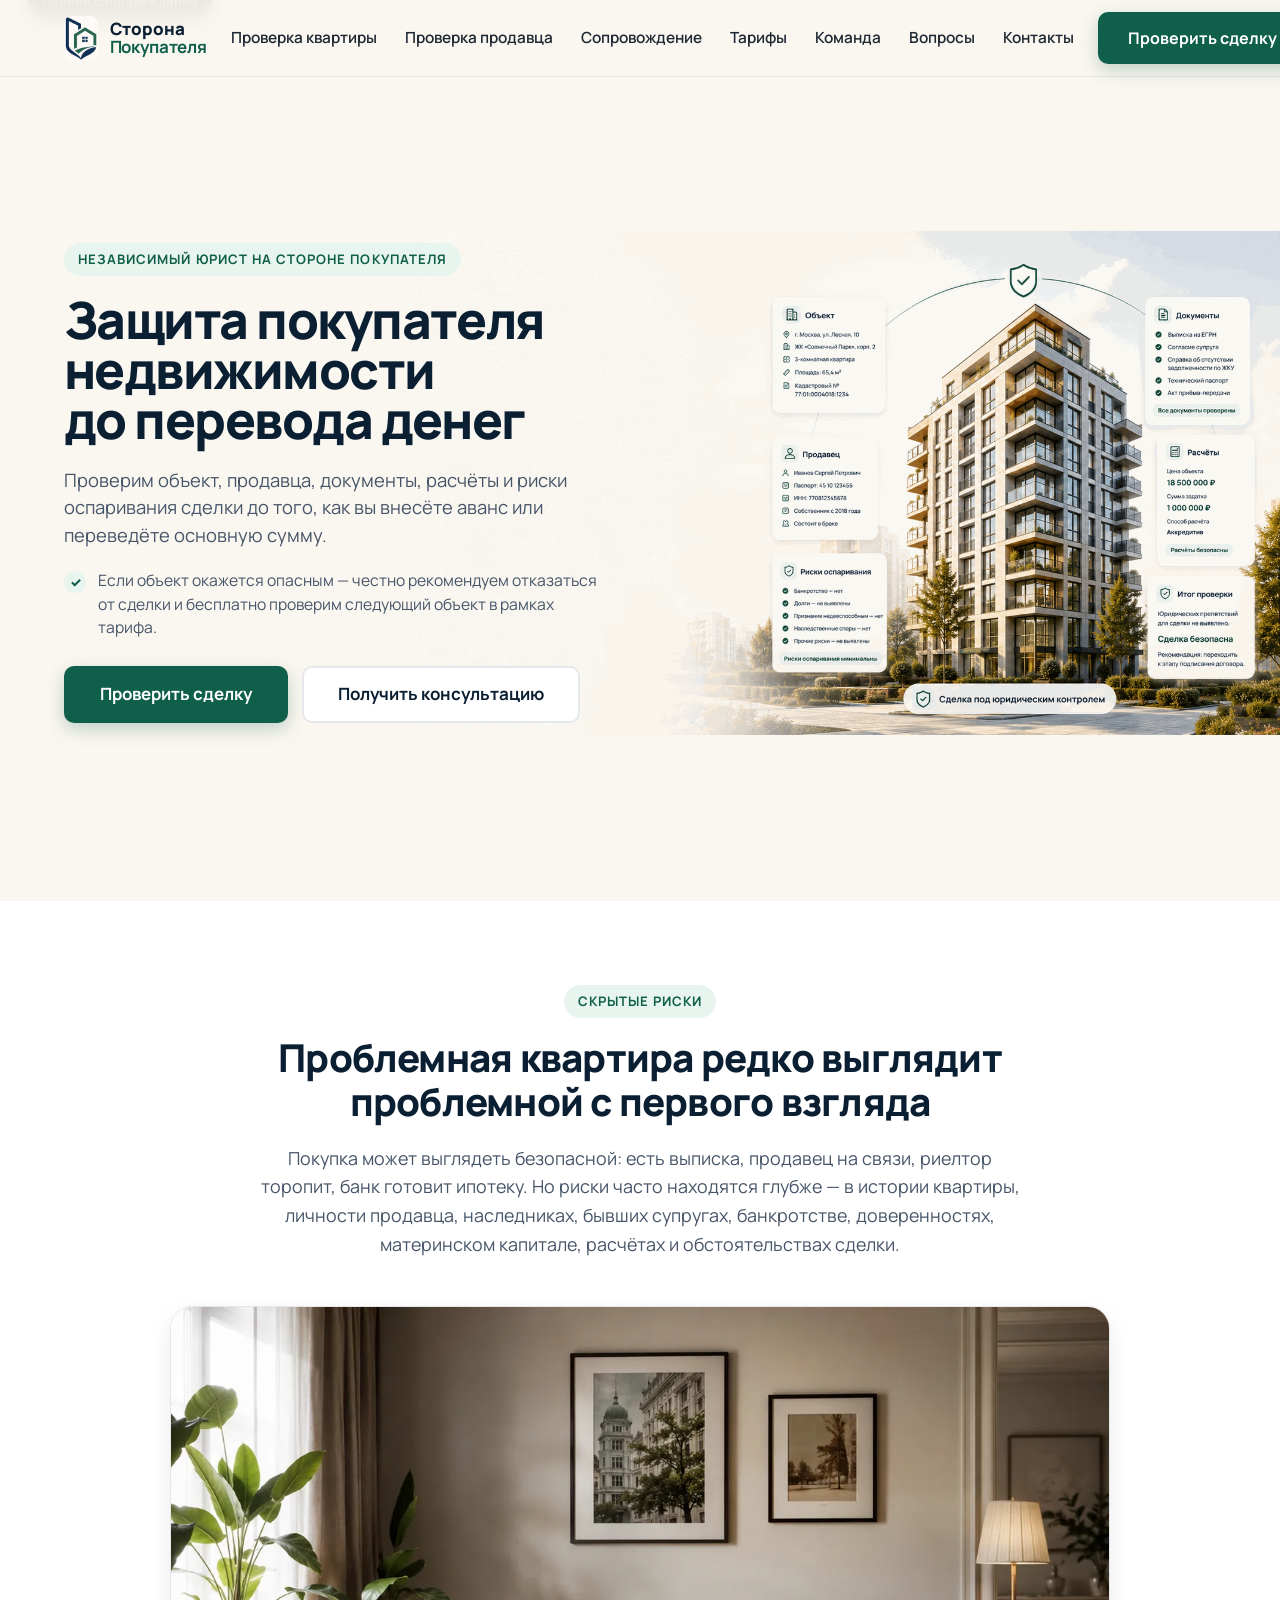
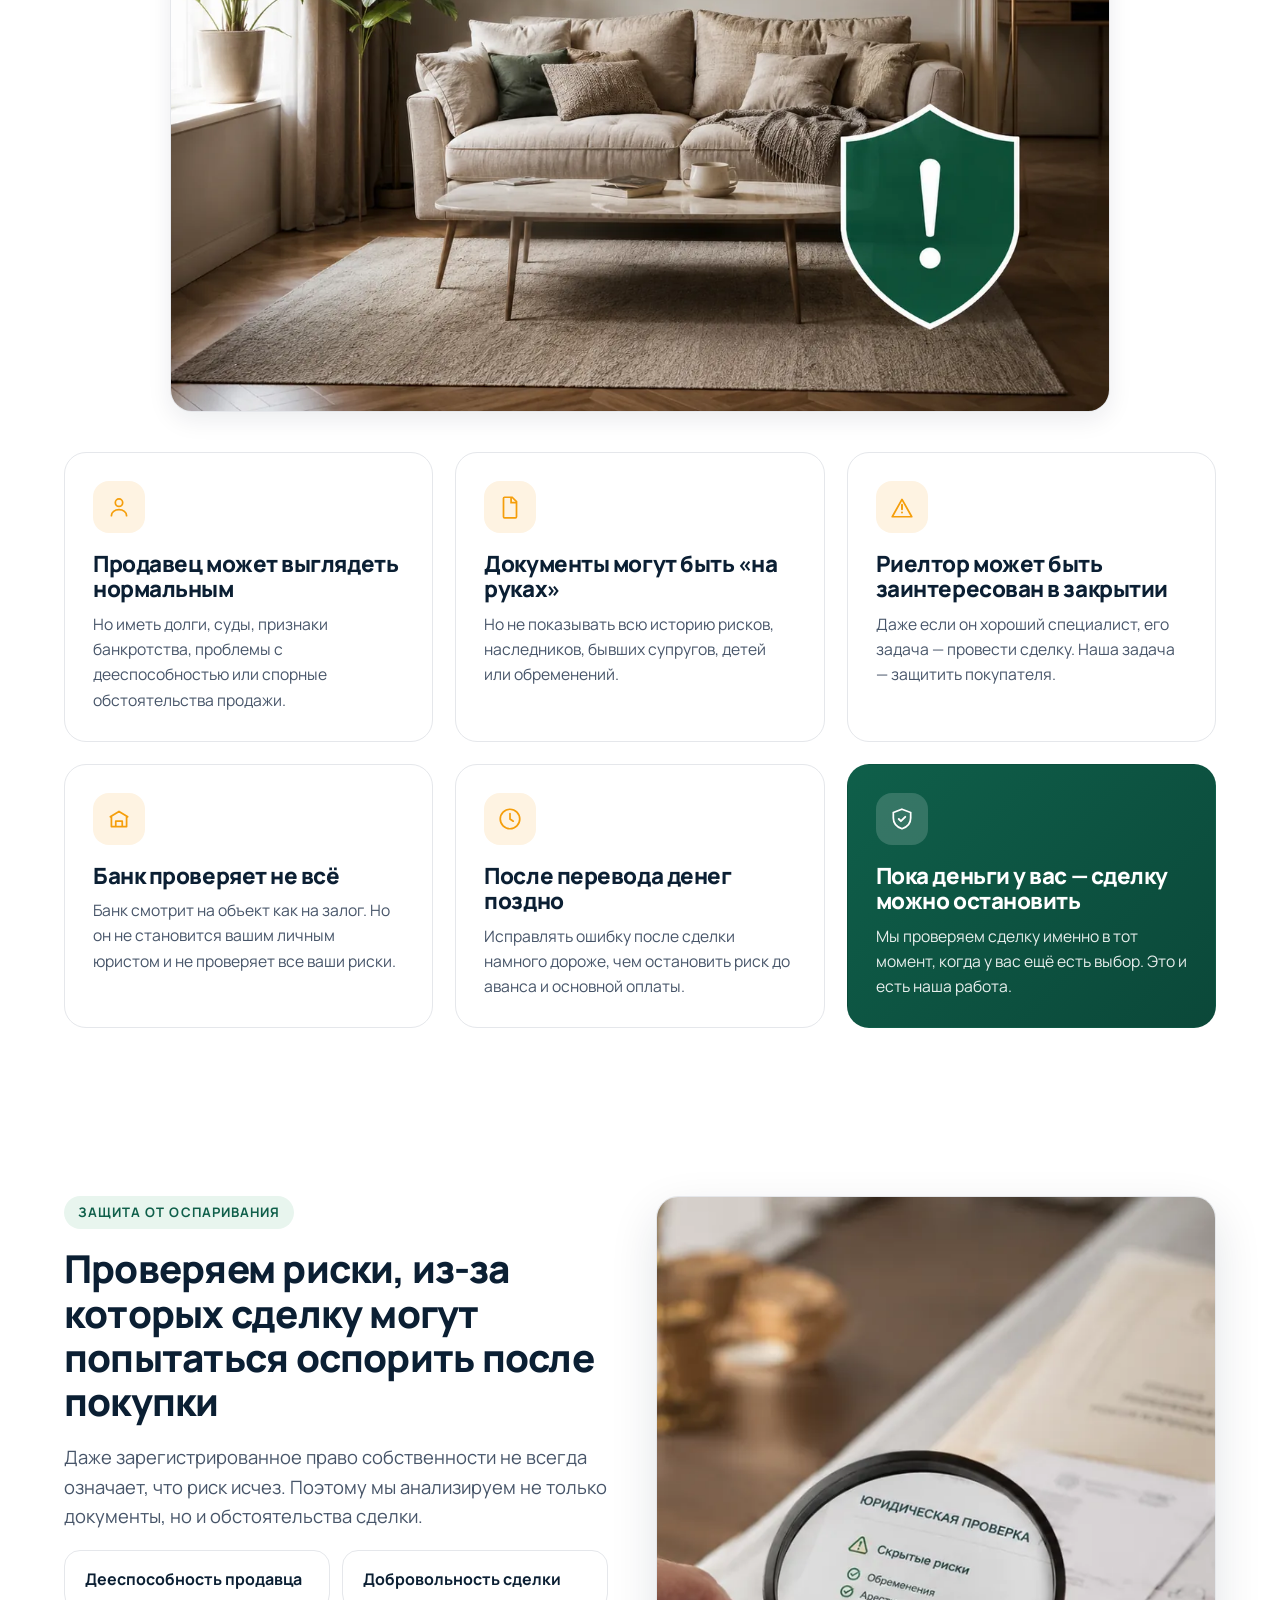
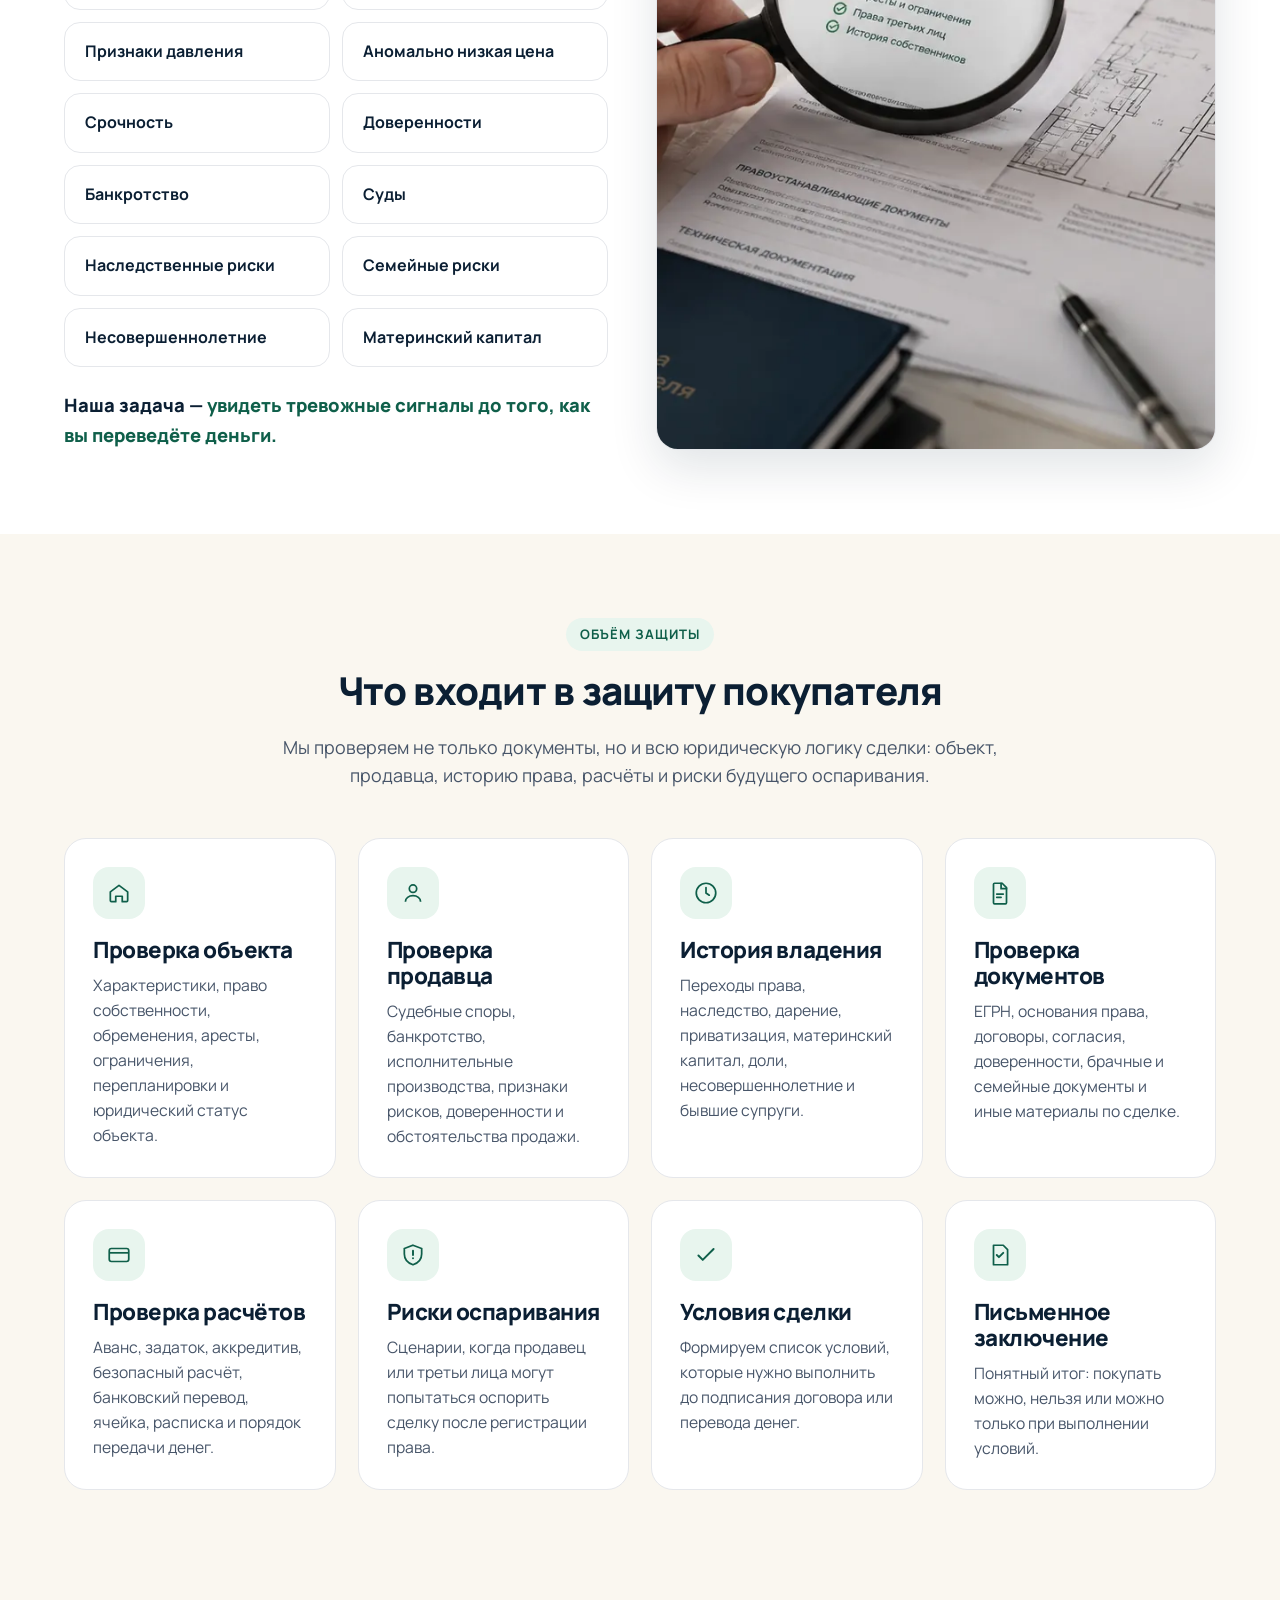
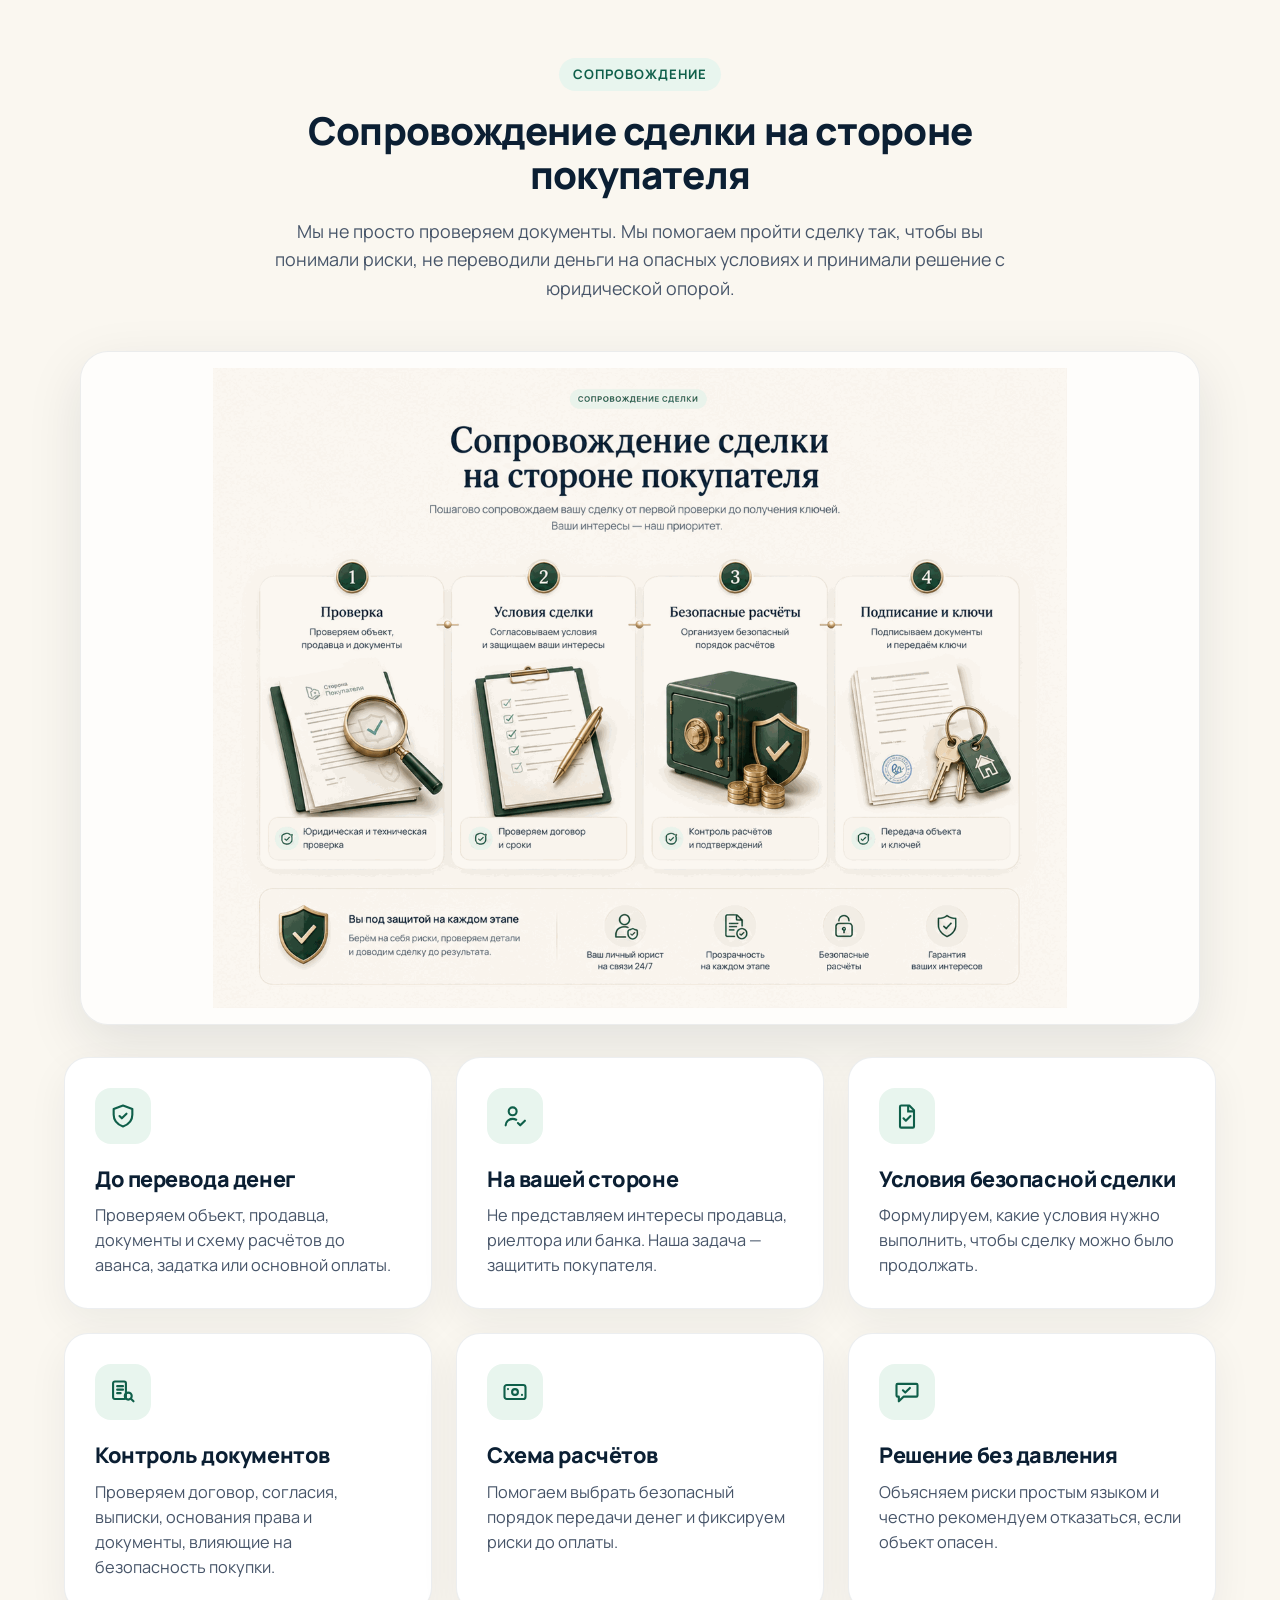
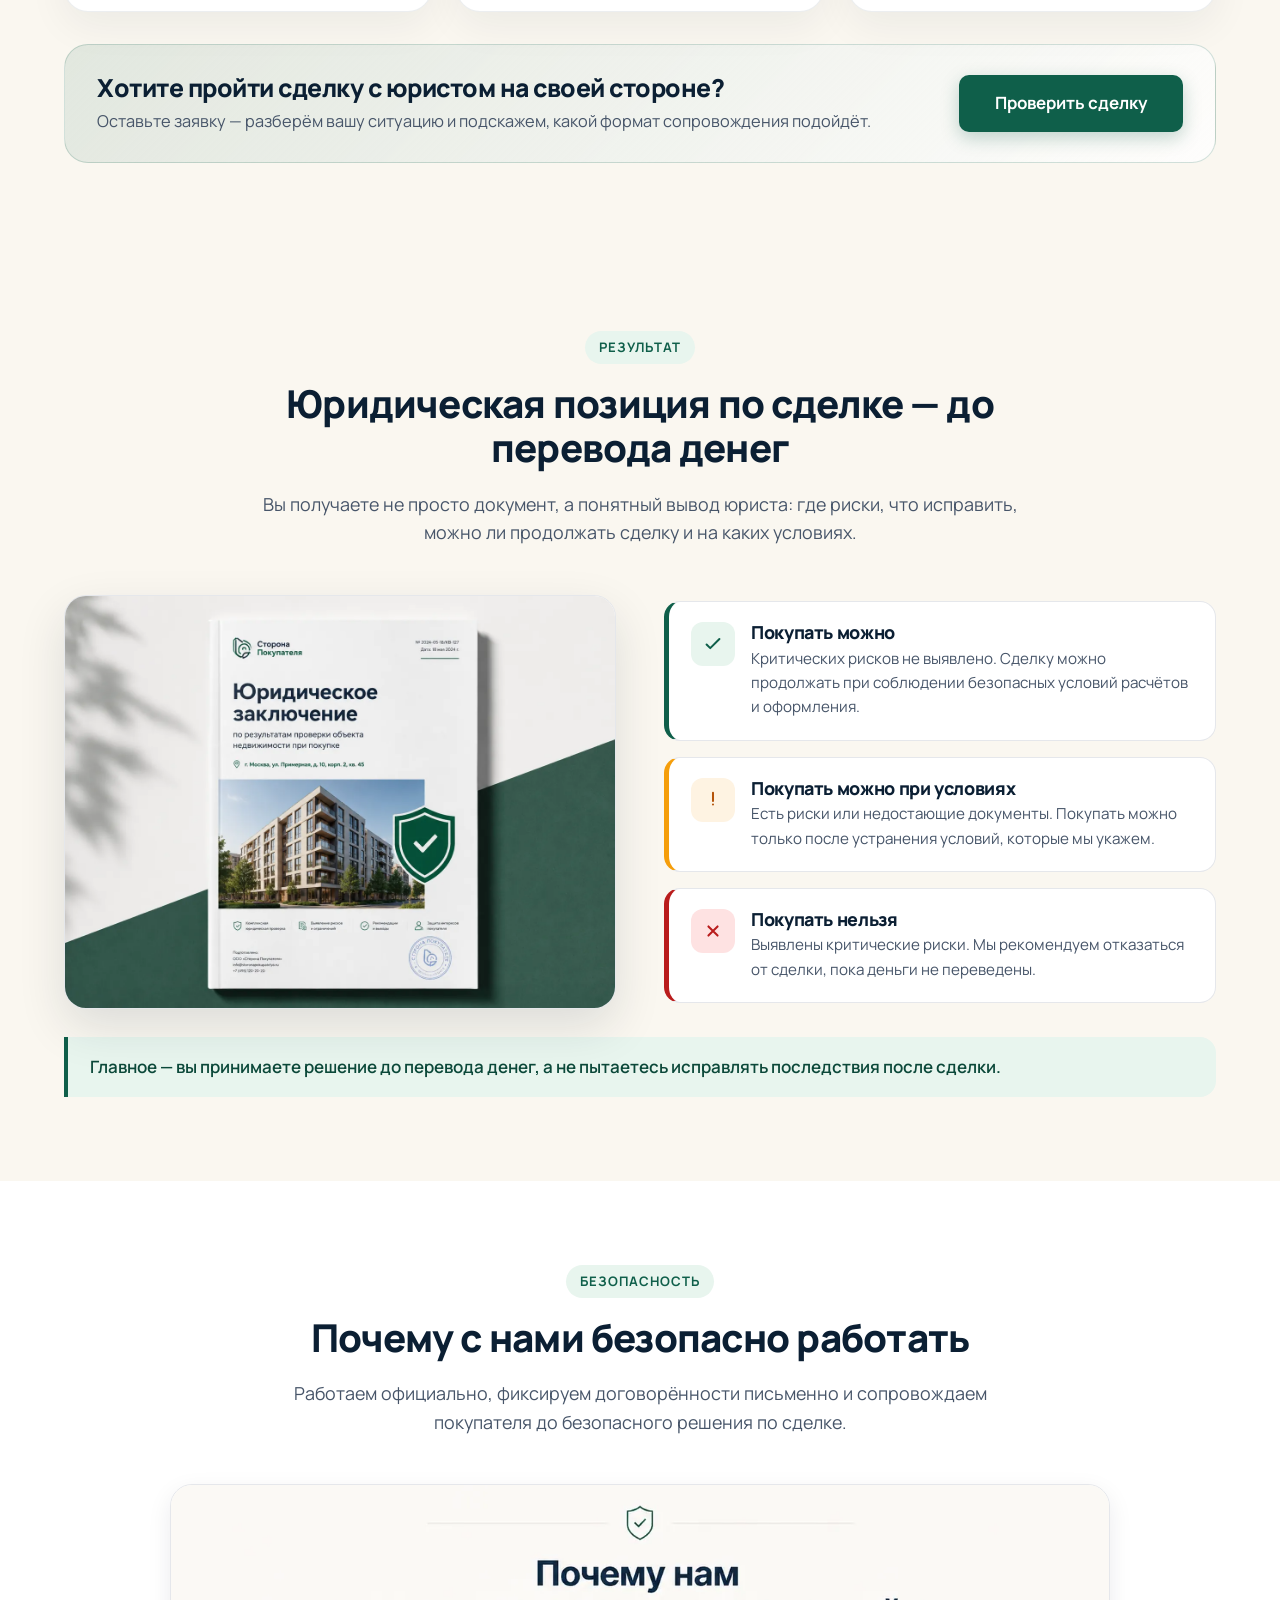
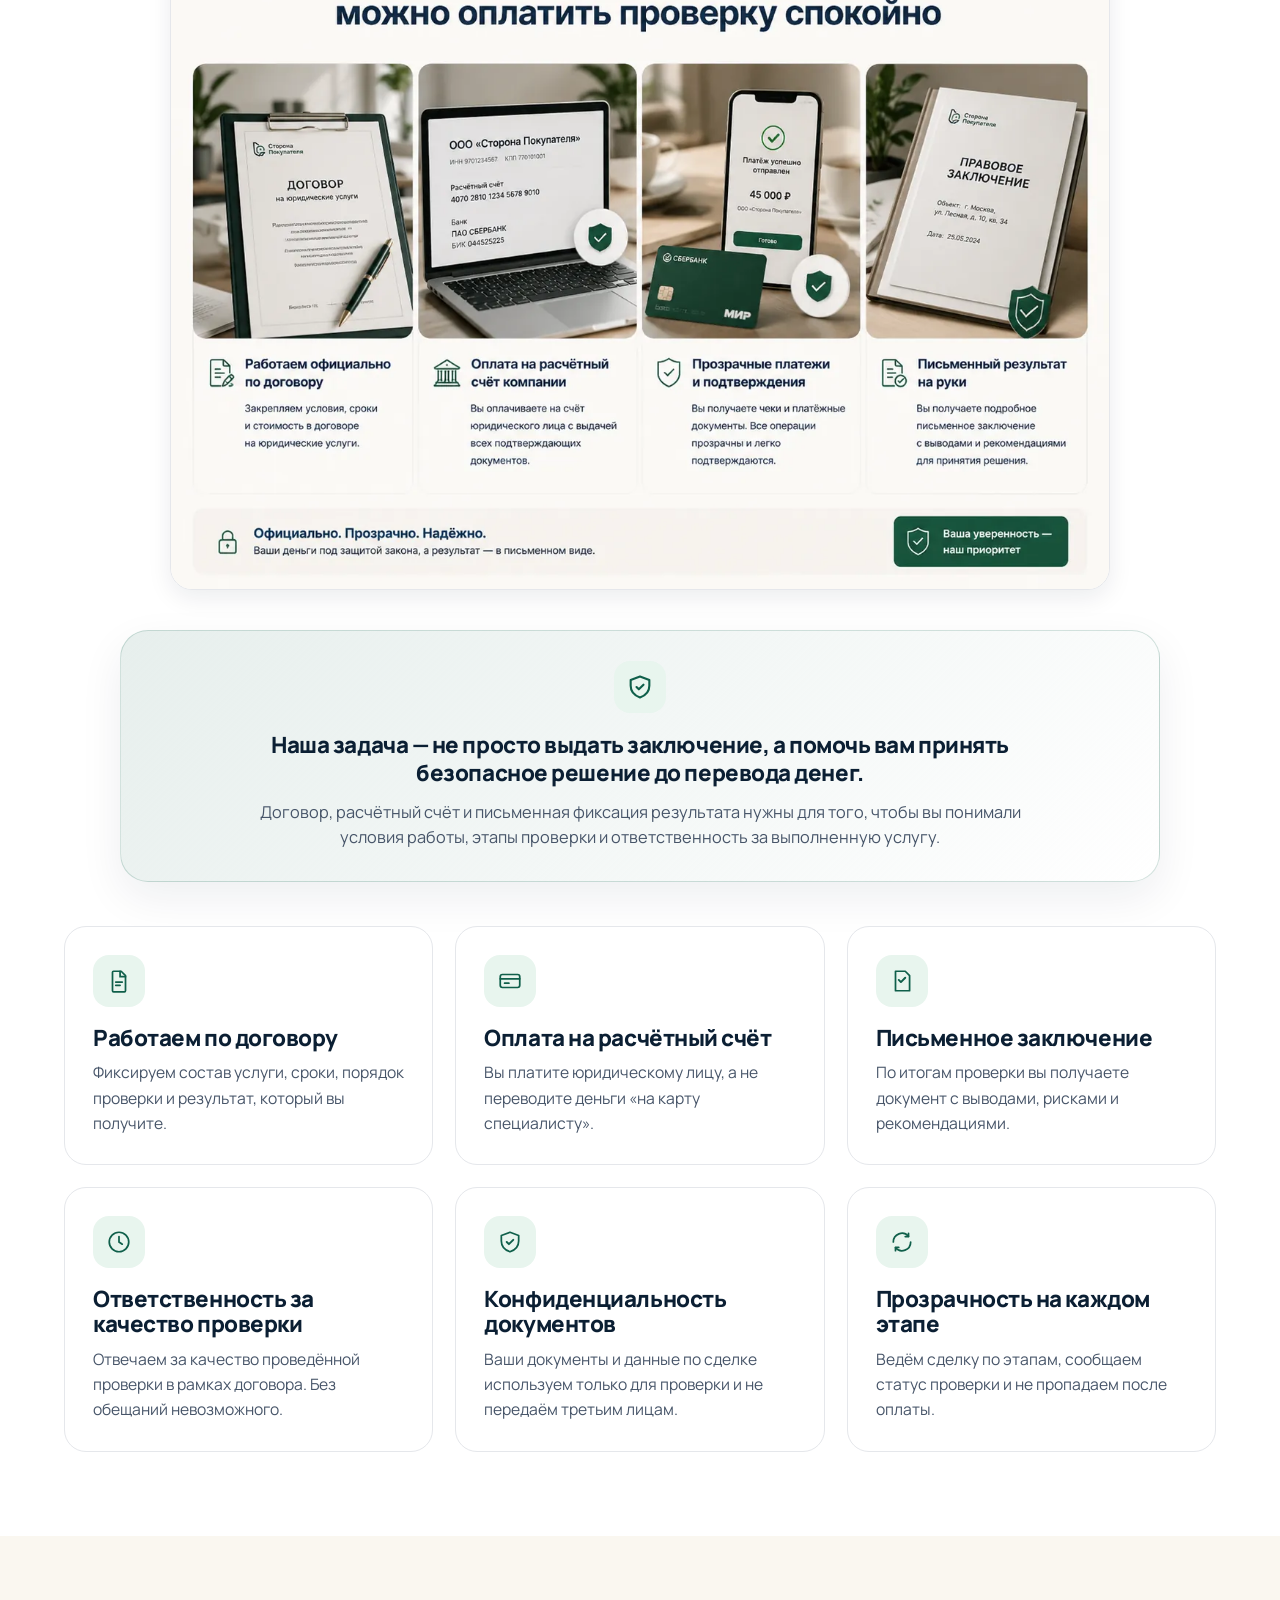
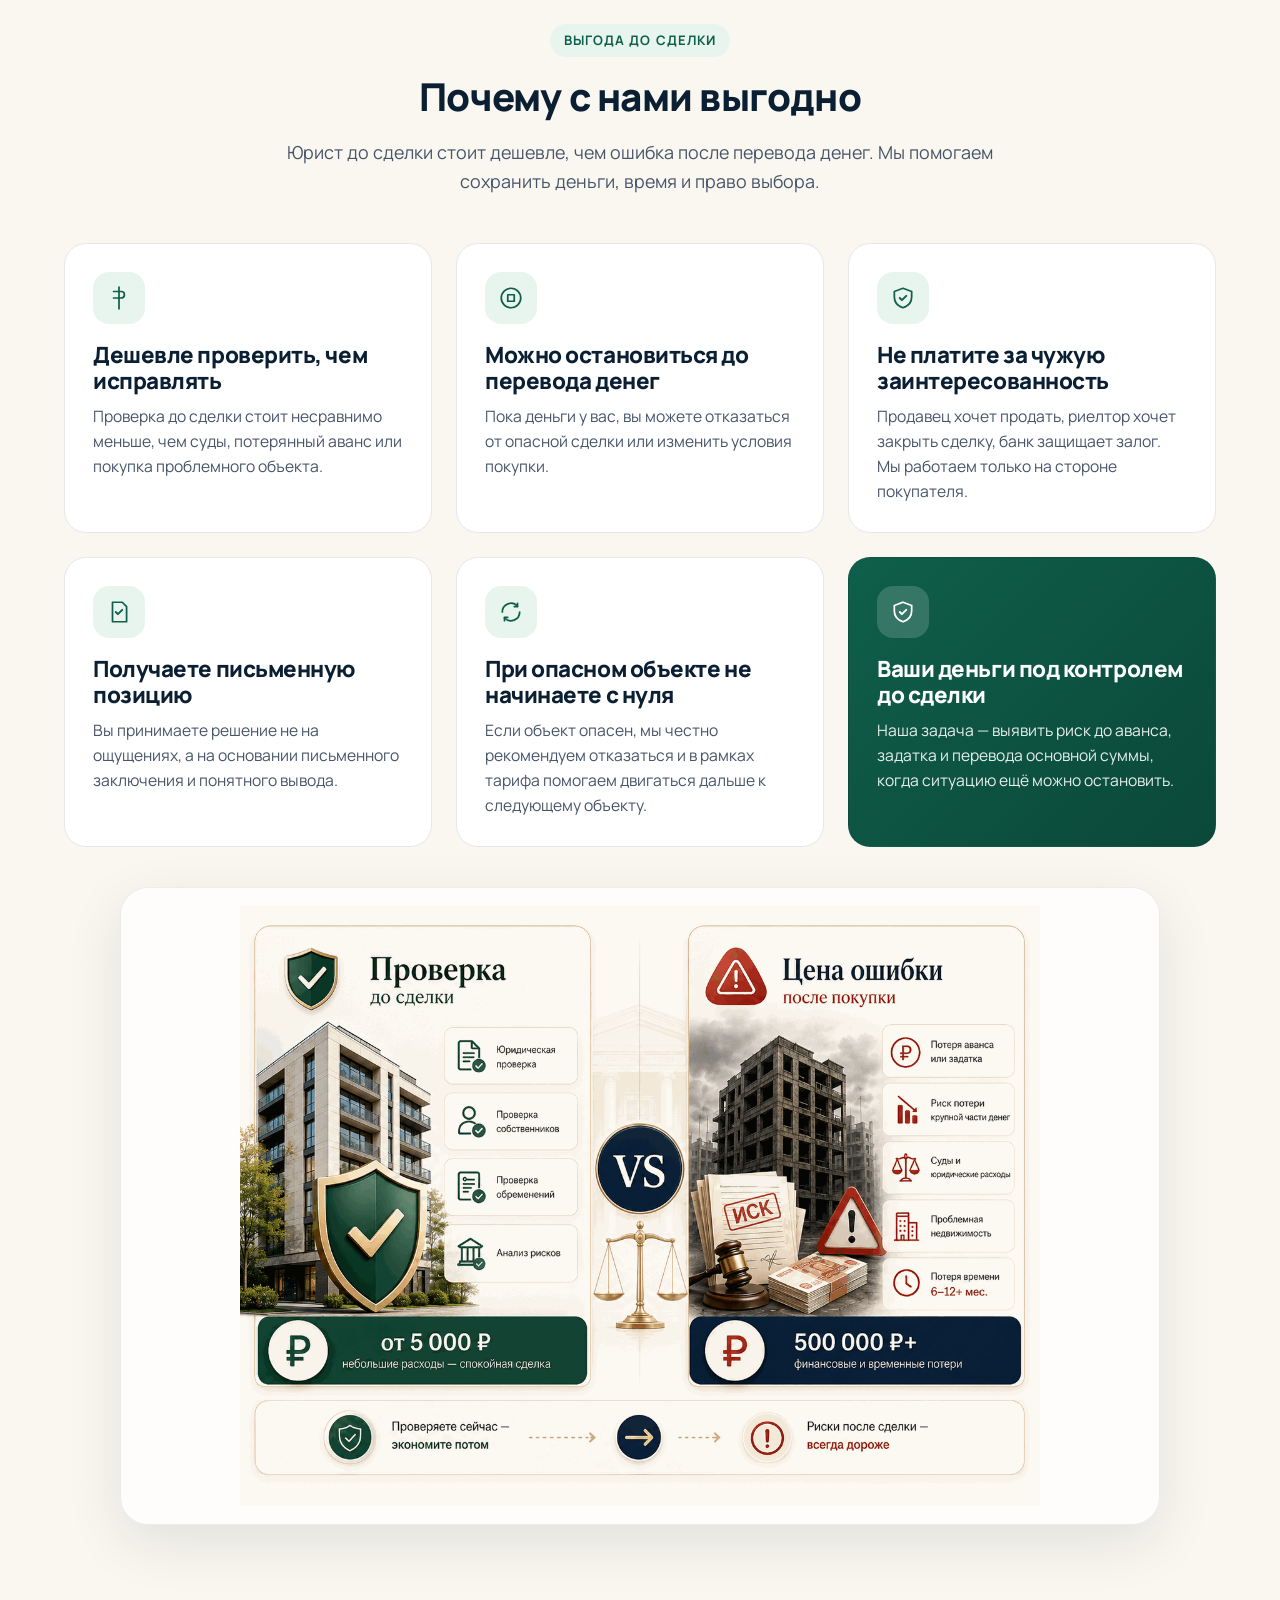
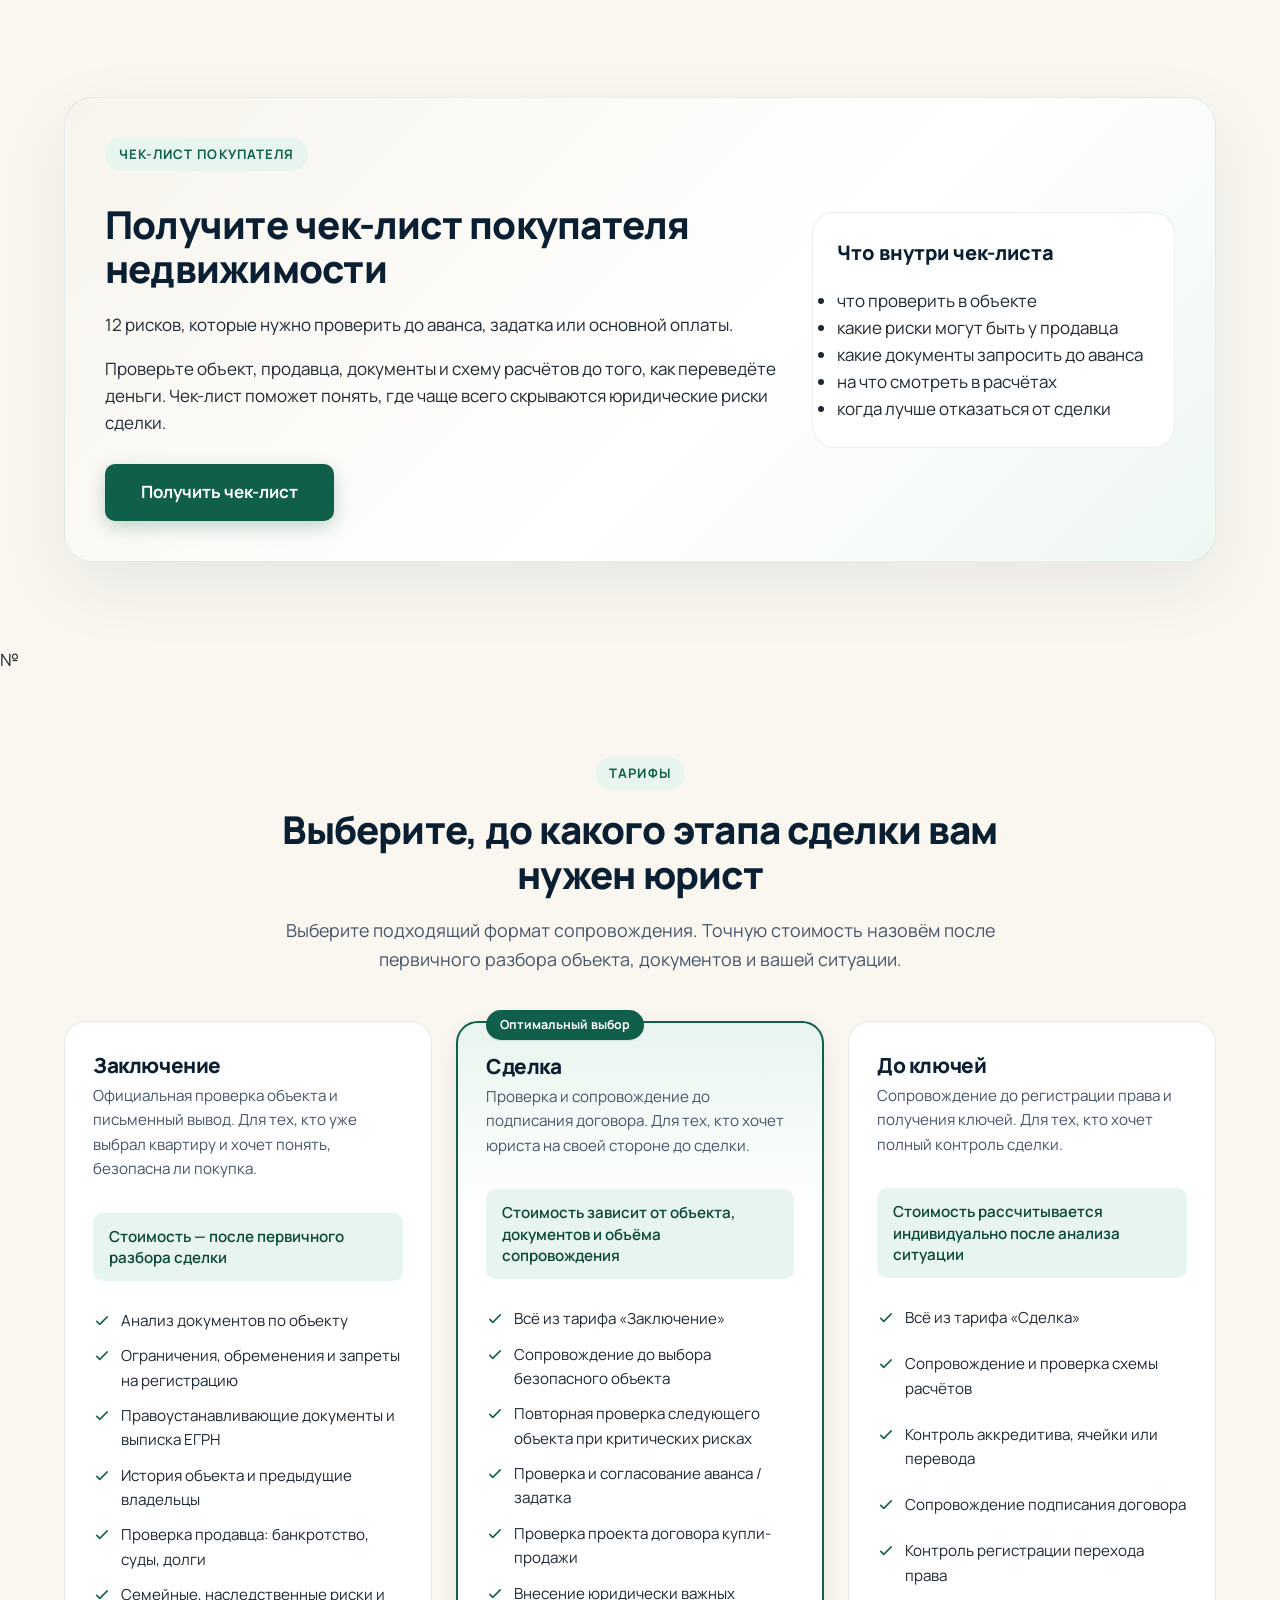
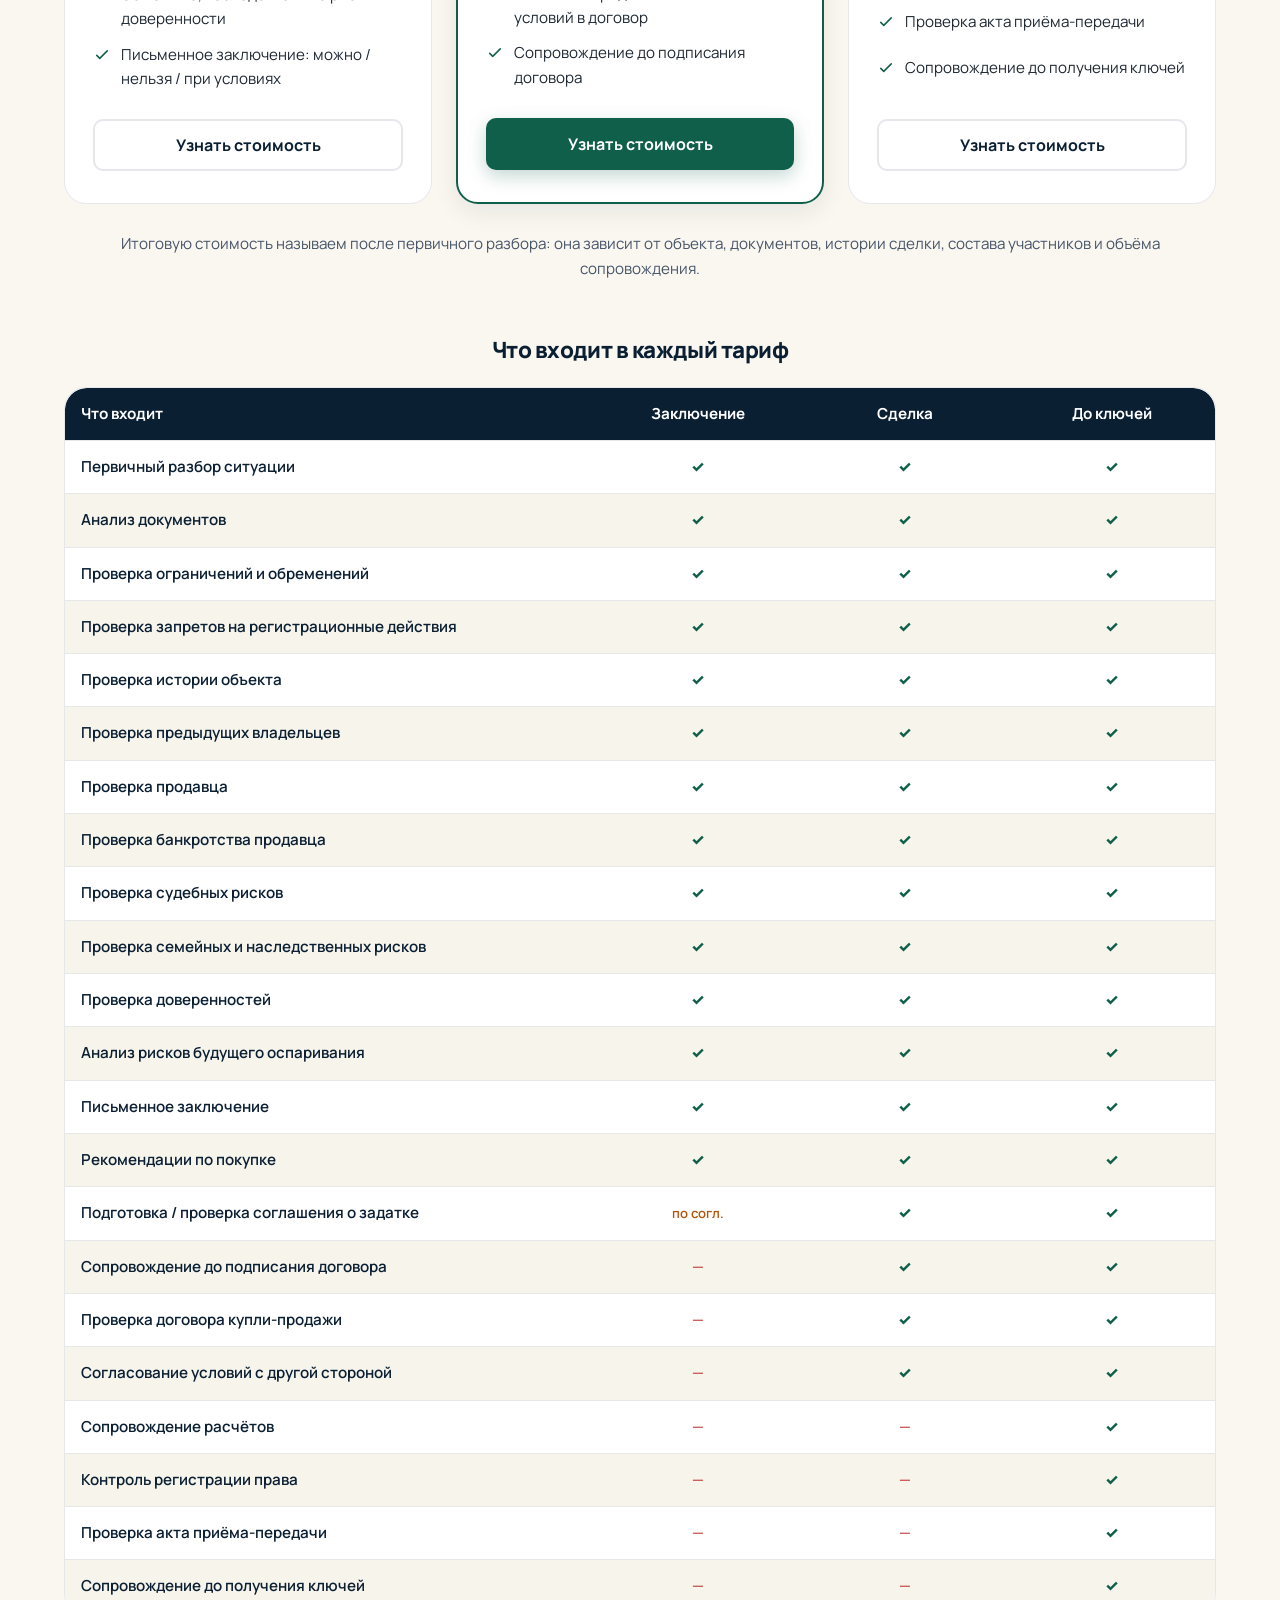
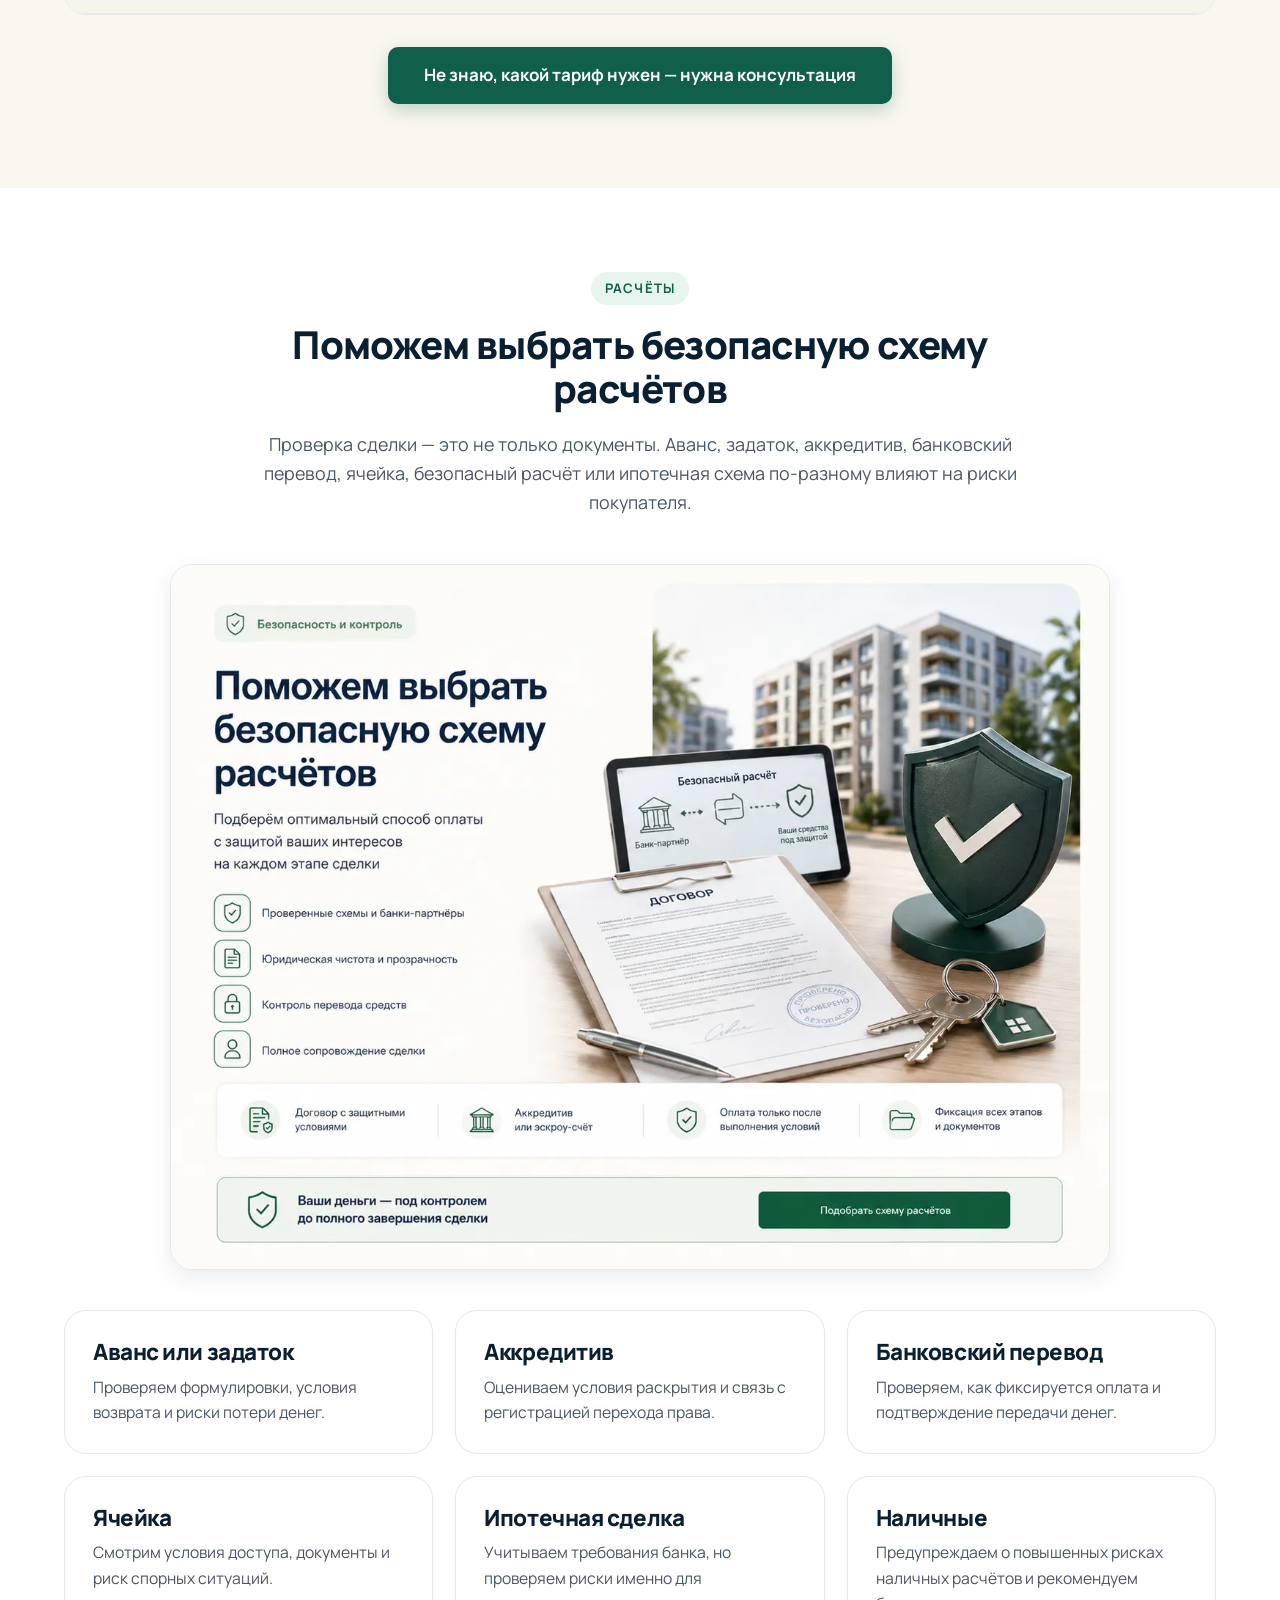
==== index.html @ 1c67a599 "Update index.html" ====
<!DOCTYPE html>
<html lang="ru">
<head>
  <meta charset="UTF-8">
  <meta name="viewport" content="width=device-width, initial-scale=1.0">
  <title>Защита покупателя недвижимости — проверка квартиры до сделки | Сторона Покупателя</title>
  <meta name="description" content="Независимый юрист на стороне покупателя недвижимости. Проверим объект, продавца, документы, расчёты и риски оспаривания до перевода денег. Письменное заключение, договор, официальный расчётный счёт.">
  <meta property="og:title" content="Защита покупателя недвижимости — проверка квартиры до сделки">
  <meta property="og:description" content="Независимый юрист на стороне покупателя: проверим объект, продавца, документы, расчёты и риски оспаривания до перевода денег. Письменное заключение, договор, расчётный счёт.">
  <meta property="og:type" content="website">
  <meta property="og:image" content="deal-dashboard.webp">
  <link rel="preconnect" href="https://fonts.googleapis.com">
  <link rel="preconnect" href="https://fonts.gstatic.com" crossorigin>
  <link href="https://fonts.googleapis.com/css2?family=Inter:wght@400;500;600;700;800&family=Manrope:wght@400;500;600;700;800&display=swap" rel="stylesheet">
  <link rel="stylesheet" href="assets/css/style.css?v=20260623s">
  <link rel="stylesheet" href="assets/css/extra.css?v=20260623s">
  <link rel="icon" href="assets/img/favicon.svg" type="image/svg+xml">

  <!-- Yandex.Metrika counter placeholder — вставьте счётчик и window.YM_COUNTER_ID -->

  <script type="application/ld+json">
  {
    "@context": "https://schema.org",
    "@type": "LegalService",
    "name": "Сторона Покупателя",
    "description": "Независимое юридическое сопровождение покупки недвижимости. Проверка квартиры, продавца, документов и расчётов до перевода денег.",
    "areaServed": "Россия",
    "telephone": "+7 (917) 245-83-86",
    "email": "Lcvmp@mail.ru"
  }
  </script>
</head>
<body>

<!-- Yandex.Metrika counter -->
<script type="text/javascript">
    (function(m,e,t,r,i,k,a){
        m[i]=m[i]||function(){(m[i].a=m[i].a||[]).push(arguments)};
        m[i].l=1*new Date();
        for (var j = 0; j < document.scripts.length; j++) {if (document.scripts[j].src === r) { return; }}
        k=e.createElement(t),a=e.getElementsByTagName(t)[0],k.async=1,k.src=r,a.parentNode.insertBefore(k,a)
    })(window, document,'script','https://mc.yandex.ru/metrika/tag.js?id=110106539', 'ym');

    ym(110106539, 'init', {ssr:true, webvisor:true, clickmap:true, ecommerce:"dataLayer", referrer: document.referrer, url: location.href, accurateTrackBounce:true, trackLinks:true});
</script>
<noscript><div><img src="https://mc.yandex.ru/watch/110106539" style="position:absolute; left:-9999px;" alt="" /></div></noscript>
<!-- /Yandex.Metrika counter -->
<script>window.YM_COUNTER_ID = 110106539;</script>

  <!-- ====================== HEADER ====================== -->
  <header class="header">
    <div class="container header__inner">
      <a class="logo" href="index.html" aria-label="Сторона Покупателя — на главную">
        <img class="logo__mark" src="emblem.png" alt="Сторона Покупателя" width="34" height="44">
        <span class="logo__text"><b>Сторона</b><span>Покупателя</span></span>
      </a>

      <nav class="nav" aria-label="Основная навигация">
        <a href="#check-apartment">Проверка квартиры</a>
        <a href="#check-seller">Проверка продавца</a>
        <a href="#support">Сопровождение</a>
        <a href="#pricing">Тарифы</a>
        <a href="#team">Команда</a>
        <a href="#faq">Вопросы</a>
        <a href="contacts.html">Контакты</a>
        <a class="btn btn--primary nav-cta-mobile" href="#lead-form"
   data-open-lead-modal
   data-modal-eyebrow="ЗАЯВКА НА ПРОВЕРКУ СДЕЛКИ"
   data-modal-title="Проверить сделку"
   data-modal-text="Оставьте телефон — мы свяжемся с вами, уточним ситуацию и подскажем, с чего начать проверку.">Проверить сделку</a>
      </nav>

      <a class="btn btn--primary header__cta" href="#lead-form" 
        data-open-lead-modal
   data-goal="cta_header"
   data-modal-eyebrow="ЗАЯВКА НА ПРОВЕРКУ СДЕЛКИ"
   data-modal-title="Проверить сделку"
   data-modal-text="Оставьте телефон — мы свяжемся с вами, уточним ситуацию и подскажем, с чего начать проверку.">Проверить сделку</a>

      <button class="burger" aria-label="Открыть меню" aria-expanded="false">
        <span></span><span></span><span></span>
      </button>
    </div>
  </header>

  <main>
    <!-- ====================== HERO ====================== -->
    <section class="hero">
      <div class="container hero-inner">
        <div class="hero-content">
          <span class="eyebrow hero-badge">Независимый юрист на стороне покупателя</span>
          <h1>Защита покупателя недвижимости до&nbsp;перевода денег</h1>
          <p class="hero-lead">Проверим объект, продавца, документы, расчёты и риски оспаривания сделки до того, как вы внесёте аванс или переведёте основную сумму.</p>

          <p class="hero-note">Если объект окажется опасным — честно рекомендуем отказаться от сделки и бесплатно проверим следующий объект в рамках тарифа.</p>

          <div class="hero-actions">
            <button class="btn btn--primary btn--lg" type="button"
   data-open-lead-modal
   data-goal="cta_hero"
   data-modal-eyebrow="ЗАЯВКА НА ПРОВЕРКУ СДЕЛКИ"
   data-modal-title="Проверить сделку"
   data-modal-text="Оставьте телефон — мы свяжемся с вами, уточним ситуацию и подскажем, с чего начать проверку.">Проверить сделку</button>
            <button class="btn btn--secondary btn--lg" type="button"
   data-open-lead-modal
   data-goal="cta_hero_consult"
   data-modal-eyebrow="КОНСУЛЬТАЦИЯ ЮРИСТА"
   data-modal-title="Получить консультацию"
   data-modal-text="Оставьте телефон — мы свяжемся с вами, уточним ситуацию и подскажем, какой формат проверки подойдёт.">Получить консультацию</button>
          </div>
        </div>

        <div class="hero-visual" aria-hidden="true">
          <img src="assets/images/generated/hero-main-final.png" alt="" width="1500" height="844" loading="eager" fetchpriority="high">
        </div>
      </div>
    </section>

    <!-- ====================== PAIN ====================== -->
    <section class="section section--alt" id="check-apartment">
      <div class="container">
        <div class="section-head reveal">
          <span class="eyebrow">Скрытые риски</span>
          <h2>Проблемная квартира редко выглядит проблемной с первого взгляда</h2>
          <p>Покупка может выглядеть безопасной: есть выписка, продавец на связи, риелтор торопит, банк готовит ипотеку. Но риски часто находятся глубже — в истории квартиры, личности продавца, наследниках, бывших супругах, банкротстве, доверенностях, материнском капитале, расчётах и обстоятельствах сделки.</p>
        </div>
        <div class="showcase reveal">
          <img src="assets/images/generated/problem-apartment-living-room.webp" alt="Внешне благополучная квартира может скрывать юридические риски" loading="lazy" width="1280" height="960">
        </div>
        <div class="grid grid--3">
          <article class="card card--pain reveal">
            <div class="card__icon"><svg width="26" height="26" viewBox="0 0 24 24" fill="none"><circle cx="12" cy="8" r="3.4" stroke="currentColor" stroke-width="1.6"/><path d="M5 20c0-3.3 3.1-5.5 7-5.5s7 2.2 7 5.5" stroke="currentColor" stroke-width="1.6" stroke-linecap="round"/></svg></div>
            <h3>Продавец может выглядеть нормальным</h3>
            <p>Но иметь долги, суды, признаки банкротства, проблемы с дееспособностью или спорные обстоятельства продажи.</p>
          </article>
          <article class="card card--pain reveal">
            <div class="card__icon"><svg width="26" height="26" viewBox="0 0 24 24" fill="none"><path d="M7 3h7l4 4v14a1 1 0 01-1 1H7a1 1 0 01-1-1V4a1 1 0 011-1z" stroke="currentColor" stroke-width="1.6"/><path d="M13 3v5h5" stroke="currentColor" stroke-width="1.6"/></svg></div>
            <h3>Документы могут быть «на руках»</h3>
            <p>Но не показывать всю историю рисков, наследников, бывших супругов, детей или обременений.</p>
          </article>
          <article class="card card--pain reveal">
            <div class="card__icon"><svg width="26" height="26" viewBox="0 0 24 24" fill="none"><path d="M3 21l9-16 9 16z" stroke="currentColor" stroke-width="1.6" stroke-linejoin="round"/><path d="M12 10v4M12 17h.01" stroke="currentColor" stroke-width="1.8" stroke-linecap="round"/></svg></div>
            <h3>Риелтор может быть заинтересован в закрытии</h3>
            <p>Даже если он хороший специалист, его задача — провести сделку. Наша задача — защитить покупателя.</p>
          </article>
          <article class="card card--pain reveal">
            <div class="card__icon"><svg width="26" height="26" viewBox="0 0 24 24" fill="none"><path d="M4 10l8-5 8 5M5 10v9h14v-9M9 19v-5h6v5" stroke="currentColor" stroke-width="1.6" stroke-linecap="round" stroke-linejoin="round"/></svg></div>
            <h3>Банк проверяет не всё</h3>
            <p>Банк смотрит на объект как на залог. Но он не становится вашим личным юристом и не проверяет все ваши риски.</p>
          </article>
          <article class="card card--pain reveal">
            <div class="card__icon"><svg width="26" height="26" viewBox="0 0 24 24" fill="none"><circle cx="12" cy="12" r="9" stroke="currentColor" stroke-width="1.6"/><path d="M12 7v5l3 2" stroke="currentColor" stroke-width="1.6" stroke-linecap="round"/></svg></div>
            <h3>После перевода денег поздно</h3>
            <p>Исправлять ошибку после сделки намного дороже, чем остановить риск до аванса и основной оплаты.</p>
          </article>
          <article class="card reveal" style="background:linear-gradient(135deg,var(--green),var(--green-dark));border-color:transparent;color:#fff;">
            <div class="card__icon" style="background:rgba(255,255,255,.16);color:#fff;"><svg width="26" height="26" viewBox="0 0 24 24" fill="none"><path d="M12 3l8 3v5c0 5-3.4 8.4-8 10-4.6-1.6-8-5-8-10V6l8-3z" stroke="currentColor" stroke-width="1.6"/><path d="M9 12l2 2 4-4" stroke="currentColor" stroke-width="1.8" stroke-linecap="round" stroke-linejoin="round"/></svg></div>
            <h3 style="color:#fff;">Пока деньги у вас — сделку можно остановить</h3>
            <p style="color:rgba(255,255,255,.9);">Мы проверяем сделку именно в тот момент, когда у вас ещё есть выбор. Это и есть наша работа.</p>
          </article>
        </div>
      </div>
    </section>

    <!-- ====================== DISPUTE RISKS ====================== -->
    <section class="section section--alt" id="risks">
      <div class="container result-grid split-img">
        <div class="reveal">
          <span class="eyebrow">Защита от оспаривания</span>
          <h2>Проверяем риски, из-за которых сделку могут попытаться оспорить после покупки</h2>
          <p class="lead">Даже зарегистрированное право собственности не всегда означает, что риск исчез. Поэтому мы анализируем не только документы, но и обстоятельства сделки.</p>
          <div class="chips" style="margin-top:18px;">
            <div class="chip"><b>Дееспособность продавца</b></div>
            <div class="chip"><b>Добровольность сделки</b></div>
            <div class="chip"><b>Признаки давления</b></div>
            <div class="chip"><b>Аномально низкая цена</b></div>
            <div class="chip"><b>Срочность</b></div>
            <div class="chip"><b>Доверенности</b></div>
            <div class="chip"><b>Банкротство</b></div>
            <div class="chip"><b>Суды</b></div>
            <div class="chip"><b>Наследственные риски</b></div>
            <div class="chip"><b>Семейные риски</b></div>
            <div class="chip"><b>Несовершеннолетние</b></div>
            <div class="chip"><b>Материнский капитал</b></div>
          </div>
          <p class="keyline" style="text-align:left;margin:24px 0 0;font-size:1.15rem;">Наша задача — <span>увидеть тревожные сигналы до того, как вы переведёте деньги.</span></p>
        </div>
        <div class="media reveal">
          <img src="assets/images/generated/legal-risk-documents.webp" alt="Анализ юридических рисков: банкротство, наследники, супруги, доверенности, материнский капитал, срочность и давление" loading="lazy" width="1280" height="960">
        </div>
      </div>
    </section>

    <!-- ====================== WHAT'S IN PROTECTION ====================== -->
    <section class="section" id="check">
      <div class="container">
        <div class="section-head reveal">
          <span class="eyebrow">Объём защиты</span>
          <h2>Что входит в защиту покупателя</h2>
          <p>Мы проверяем не только документы, но и всю юридическую логику сделки: объект, продавца, историю права, расчёты и риски будущего оспаривания.</p>
        </div>

        <div class="grid grid--4">
          <article class="card reveal">
            <div class="card__icon"><svg width="26" height="26" viewBox="0 0 24 24" fill="none"><path d="M4 11l8-6 8 6v8a1 1 0 01-1 1h-4v-5h-6v5H5a1 1 0 01-1-1v-8z" stroke="currentColor" stroke-width="1.6" stroke-linejoin="round"/></svg></div>
            <h3>Проверка объекта</h3>
            <p>Характеристики, право собственности, обременения, аресты, ограничения, перепланировки и юридический статус объекта.</p>
          </article>
          <article class="card reveal" id="check-seller">
            <div class="card__icon"><svg width="26" height="26" viewBox="0 0 24 24" fill="none"><circle cx="12" cy="8" r="3.4" stroke="currentColor" stroke-width="1.6"/><path d="M5 20c0-3.3 3.1-5.5 7-5.5s7 2.2 7 5.5" stroke="currentColor" stroke-width="1.6"/></svg></div>
            <h3>Проверка продавца</h3>
            <p>Судебные споры, банкротство, исполнительные производства, признаки рисков, доверенности и обстоятельства продажи.</p>
          </article>
          <article class="card reveal">
            <div class="card__icon"><svg width="26" height="26" viewBox="0 0 24 24" fill="none"><circle cx="12" cy="12" r="9" stroke="currentColor" stroke-width="1.6"/><path d="M12 7v5l3 2" stroke="currentColor" stroke-width="1.6" stroke-linecap="round"/></svg></div>
            <h3>История владения</h3>
            <p>Переходы права, наследство, дарение, приватизация, материнский капитал, доли, несовершеннолетние и бывшие супруги.</p>
          </article>
          <article class="card reveal">
            <div class="card__icon"><svg width="26" height="26" viewBox="0 0 24 24" fill="none"><path d="M7 3h7l4 4v14a1 1 0 01-1 1H7a1 1 0 01-1-1V4a1 1 0 011-1z" stroke="currentColor" stroke-width="1.6"/><path d="M13 3v5h5M9 13h6M9 16h4" stroke="currentColor" stroke-width="1.6" stroke-linecap="round"/></svg></div>
            <h3>Проверка документов</h3>
            <p>ЕГРН, основания права, договоры, согласия, доверенности, брачные и семейные документы и иные материалы по сделке.</p>
          </article>
          <article class="card reveal">
            <div class="card__icon"><svg width="26" height="26" viewBox="0 0 24 24" fill="none"><rect x="3" y="6" width="18" height="12" rx="2" stroke="currentColor" stroke-width="1.6"/><path d="M3 10h18" stroke="currentColor" stroke-width="1.6"/></svg></div>
            <h3>Проверка расчётов</h3>
            <p>Аванс, задаток, аккредитив, безопасный расчёт, банковский перевод, ячейка, расписка и порядок передачи денег.</p>
          </article>
          <article class="card reveal">
            <div class="card__icon"><svg width="26" height="26" viewBox="0 0 24 24" fill="none"><path d="M12 3l8 3v5c0 5-3.4 8.4-8 10-4.6-1.6-8-5-8-10V6l8-3z" stroke="currentColor" stroke-width="1.6"/><path d="M12 8v4M12 15h.01" stroke="currentColor" stroke-width="1.8" stroke-linecap="round"/></svg></div>
            <h3>Риски оспаривания</h3>
            <p>Сценарии, когда продавец или третьи лица могут попытаться оспорить сделку после регистрации права.</p>
          </article>
          <article class="card reveal">
            <div class="card__icon"><svg width="26" height="26" viewBox="0 0 24 24" fill="none"><path d="M5 12.5l4 4 10-10" stroke="currentColor" stroke-width="1.8" stroke-linecap="round" stroke-linejoin="round"/></svg></div>
            <h3>Условия сделки</h3>
            <p>Формируем список условий, которые нужно выполнить до подписания договора или перевода денег.</p>
          </article>
          <article class="card reveal">
            <div class="card__icon"><svg width="26" height="26" viewBox="0 0 24 24" fill="none"><path d="M6 3h9l4 4v14H6z" stroke="currentColor" stroke-width="1.6" stroke-linejoin="round"/><path d="M9 12l2 2 4-4" stroke="currentColor" stroke-width="1.8" stroke-linecap="round" stroke-linejoin="round"/></svg></div>
            <h3>Письменное заключение</h3>
            <p>Понятный итог: покупать можно, нельзя или можно только при выполнении условий.</p>
          </article>
        </div>
      </div>
    </section>

    <!-- ====================== SUPPORT (сопровождение сделки) ====================== -->
    <section class="section support-section" id="support">
      <div class="container">
        <div class="section-head reveal">
          <span class="eyebrow">Сопровождение</span>
          <h2>Сопровождение сделки на стороне покупателя</h2>
          <p>Мы не просто проверяем документы. Мы помогаем пройти сделку так, чтобы вы понимали риски, не переводили деньги на опасных условиях и принимали решение с юридической опорой.</p>
        </div>
        <div class="support-visual reveal">
          <img src="assets/images/generated/support-steps-final.png" alt="Этапы сопровождения сделки на стороне покупателя: проверка, условия сделки, безопасные расчёты, подписание и ключи" loading="lazy" width="1280" height="960">
        </div>
        <div class="support-grid">
          <article class="support-card reveal">
            <div class="support-card__icon" aria-hidden="true"><svg viewBox="0 0 24 24" fill="none"><path d="M12 3l8 3v5c0 5-3.4 8.4-8 10-4.6-1.6-8-5-8-10V6l8-3z" stroke="currentColor" stroke-width="1.8" stroke-linejoin="round"/><path d="M9 12l2 2 4-4" stroke="currentColor" stroke-width="1.8" stroke-linecap="round" stroke-linejoin="round"/></svg></div>
            <h3>До перевода денег</h3>
            <p>Проверяем объект, продавца, документы и схему расчётов до аванса, задатка или основной оплаты.</p>
          </article>
          <article class="support-card reveal">
            <div class="support-card__icon" aria-hidden="true"><svg viewBox="0 0 24 24" fill="none"><circle cx="10" cy="8" r="3.4" stroke="currentColor" stroke-width="1.8"/><path d="M4 20c0-3.3 2.7-5.5 6-5.5 1.1 0 2.1.2 3 .7" stroke="currentColor" stroke-width="1.8" stroke-linecap="round"/><path d="M14.5 18l2 2 4-4" stroke="currentColor" stroke-width="1.8" stroke-linecap="round" stroke-linejoin="round"/></svg></div>
            <h3>На вашей стороне</h3>
            <p>Не представляем интересы продавца, риелтора или банка. Наша задача — защитить покупателя.</p>
          </article>
          <article class="support-card reveal">
            <div class="support-card__icon" aria-hidden="true"><svg viewBox="0 0 24 24" fill="none"><path d="M7 3h7l4 4v14a1 1 0 01-1 1H7a1 1 0 01-1-1V4a1 1 0 011-1z" stroke="currentColor" stroke-width="1.8" stroke-linejoin="round"/><path d="M13 3v5h5" stroke="currentColor" stroke-width="1.8"/><path d="M9 14l2 2 4-4" stroke="currentColor" stroke-width="1.8" stroke-linecap="round" stroke-linejoin="round"/></svg></div>
            <h3>Условия безопасной сделки</h3>
            <p>Формулируем, какие условия нужно выполнить, чтобы сделку можно было продолжать.</p>
          </article>
          <article class="support-card reveal">
            <div class="support-card__icon" aria-hidden="true"><svg viewBox="0 0 24 24" fill="none"><rect x="3.5" y="3" width="11" height="15" rx="1.5" stroke="currentColor" stroke-width="1.8"/><path d="M7 7h5M7 10h5M7 13h3" stroke="currentColor" stroke-width="1.8" stroke-linecap="round"/><circle cx="16.5" cy="15.5" r="3" stroke="currentColor" stroke-width="1.8"/><path d="M19 18l2 2" stroke="currentColor" stroke-width="1.8" stroke-linecap="round"/></svg></div>
            <h3>Контроль документов</h3>
            <p>Проверяем договор, согласия, выписки, основания права и документы, влияющие на безопасность покупки.</p>
          </article>
          <article class="support-card reveal">
            <div class="support-card__icon" aria-hidden="true"><svg viewBox="0 0 24 24" fill="none"><rect x="3" y="6" width="18" height="12" rx="2" stroke="currentColor" stroke-width="1.8"/><circle cx="12" cy="12" r="2.5" stroke="currentColor" stroke-width="1.8"/><path d="M6 9.5v.01M18 14.5v.01" stroke="currentColor" stroke-width="1.8" stroke-linecap="round"/></svg></div>
            <h3>Схема расчётов</h3>
            <p>Помогаем выбрать безопасный порядок передачи денег и фиксируем риски до оплаты.</p>
          </article>
          <article class="support-card reveal">
            <div class="support-card__icon" aria-hidden="true"><svg viewBox="0 0 24 24" fill="none"><path d="M4 5h16a1 1 0 011 1v9a1 1 0 01-1 1H9l-4 4v-4H4a1 1 0 01-1-1V6a1 1 0 011-1z" stroke="currentColor" stroke-width="1.8" stroke-linejoin="round"/><path d="M8.5 10.5l2 2 4-4" stroke="currentColor" stroke-width="1.8" stroke-linecap="round" stroke-linejoin="round"/></svg></div>
            <h3>Решение без давления</h3>
            <p>Объясняем риски простым языком и честно рекомендуем отказаться, если объект опасен.</p>
          </article>
        </div>

        <div class="support-cta reveal">
          <div>
            <h3>Хотите пройти сделку с юристом на своей стороне?</h3>
            <p>Оставьте заявку — разберём вашу ситуацию и подскажем, какой формат сопровождения подойдёт.</p>
          </div>
          <button class="btn btn--primary btn--lg" type="button" data-open-lead-modal data-goal="cta_support">Проверить сделку</button>
        </div>
      </div>
    </section>

    <!-- ====================== RESULT (юридическая позиция) ====================== -->
    <section class="section">
      <div class="container">
        <div class="section-head reveal">
          <span class="eyebrow">Результат</span>
          <h2>Юридическая позиция по сделке — до перевода денег</h2>
          <p>Вы получаете не просто документ, а понятный вывод юриста: где риски, что исправить, можно ли продолжать сделку и на каких условиях.</p>
        </div>
        <div class="result-grid">
          <div class="media reveal">
            <img src="assets/images/generated/legal-conclusion-report.webp" alt="Письменное юридическое заключение по объекту недвижимости с уровнем риска и итоговым выводом" loading="lazy" width="1280" height="960">
          </div>
          <div class="verdicts">
            <div class="verdict verdict--yes reveal">
              <span class="verdict__badge"><svg width="22" height="22" viewBox="0 0 24 24" fill="none"><path d="M5 12.5l4 4 10-10" stroke="currentColor" stroke-width="2.2" stroke-linecap="round" stroke-linejoin="round"/></svg></span>
              <div><h3>Покупать можно</h3><p>Критических рисков не выявлено. Сделку можно продолжать при соблюдении безопасных условий расчётов и оформления.</p></div>
            </div>
            <div class="verdict verdict--cond reveal">
              <span class="verdict__badge"><svg width="22" height="22" viewBox="0 0 24 24" fill="none"><path d="M12 4v9M12 17h.01" stroke="currentColor" stroke-width="2.2" stroke-linecap="round"/></svg></span>
              <div><h3>Покупать можно при условиях</h3><p>Есть риски или недостающие документы. Покупать можно только после устранения условий, которые мы укажем.</p></div>
            </div>
            <div class="verdict verdict--no reveal">
              <span class="verdict__badge"><svg width="22" height="22" viewBox="0 0 24 24" fill="none"><path d="M7 7l10 10M17 7L7 17" stroke="currentColor" stroke-width="2.2" stroke-linecap="round"/></svg></span>
              <div><h3>Покупать нельзя</h3><p>Выявлены критические риски. Мы рекомендуем отказаться от сделки, пока деньги не переведены.</p></div>
            </div>
          </div>
        </div>
        <p class="result-keynote reveal">Главное — вы принимаете решение до перевода денег, а не пытаетесь исправлять последствия после сделки.</p>
      </div>
    </section>

    <!-- ====================== TRUST BEFORE PAYMENT ====================== -->
    <section class="section section--alt" id="services">
      <div class="container">
        <div class="section-head reveal">
          <span class="eyebrow">Безопасность</span>
          <h2>Почему с нами безопасно работать</h2>
          <p>Работаем официально, фиксируем договорённости письменно и сопровождаем покупателя до безопасного решения по сделке.</p>
        </div>

        <!-- TODO: заменить safe-to-work.png на версию с брендом "Сторона Покупателя", текущий файл содержит чужой бренд (VERITAS). Пока используется brand-correct payment-trust.webp -->
        <div class="showcase reveal">
          <img src="assets/images/generated/payment-trust.webp" alt="Официальный договор, оплата на расчётный счёт и письменное заключение" loading="lazy" width="1280" height="960">
        </div>

        <div class="safe-work-note reveal">
          <span class="safe-work-note__icon" aria-hidden="true"><svg width="24" height="24" viewBox="0 0 24 24" fill="none"><path d="M12 3l8 3v5c0 5-3.4 8.4-8 10-4.6-1.6-8-5-8-10V6l8-3z" stroke="currentColor" stroke-width="1.8" stroke-linejoin="round"/><path d="M9 12l2 2 4-4" stroke="currentColor" stroke-width="1.8" stroke-linecap="round" stroke-linejoin="round"/></svg></span>
          <div class="safe-work-note__content">
            <h3>Наша задача — не просто выдать заключение, а помочь вам принять безопасное решение до перевода денег.</h3>
            <p>Договор, расчётный счёт и письменная фиксация результата нужны для того, чтобы вы понимали условия работы, этапы проверки и ответственность за выполненную услугу.</p>
          </div>
        </div>

        <div class="grid grid--3">
          <article class="card reveal">
            <div class="card__icon"><svg width="26" height="26" viewBox="0 0 24 24" fill="none"><path d="M7 3h7l4 4v14a1 1 0 01-1 1H7a1 1 0 01-1-1V4a1 1 0 011-1z" stroke="currentColor" stroke-width="1.6" stroke-linejoin="round"/><path d="M13 3v5h5M9 13h6M9 16h4" stroke="currentColor" stroke-width="1.6" stroke-linecap="round"/></svg></div>
            <h3>Работаем по договору</h3>
            <p>Фиксируем состав услуги, сроки, порядок проверки и результат, который вы получите.</p>
          </article>
          <article class="card reveal">
            <div class="card__icon"><svg width="26" height="26" viewBox="0 0 24 24" fill="none"><rect x="3" y="6" width="18" height="12" rx="2" stroke="currentColor" stroke-width="1.6"/><path d="M3 10h18M7 14h4" stroke="currentColor" stroke-width="1.6" stroke-linecap="round"/></svg></div>
            <h3>Оплата на расчётный счёт</h3>
            <p>Вы платите юридическому лицу, а не переводите деньги «на карту специалисту».</p>
          </article>
          <article class="card reveal">
            <div class="card__icon"><svg width="26" height="26" viewBox="0 0 24 24" fill="none"><path d="M6 3h9l4 4v14H6z" stroke="currentColor" stroke-width="1.6" stroke-linejoin="round"/><path d="M9 11l2 2 4-4" stroke="currentColor" stroke-width="1.8" stroke-linecap="round" stroke-linejoin="round"/></svg></div>
            <h3>Письменное заключение</h3>
            <p>По итогам проверки вы получаете документ с выводами, рисками и рекомендациями.</p>
          </article>
          <article class="card reveal">
            <div class="card__icon"><svg width="26" height="26" viewBox="0 0 24 24" fill="none"><circle cx="12" cy="12" r="9" stroke="currentColor" stroke-width="1.6"/><path d="M12 7v5l3 2" stroke="currentColor" stroke-width="1.6" stroke-linecap="round"/></svg></div>
            <h3>Ответственность за качество проверки</h3>
            <p>Отвечаем за качество проведённой проверки в рамках договора. Без обещаний невозможного.</p>
          </article>
          <article class="card reveal">
            <div class="card__icon"><svg width="26" height="26" viewBox="0 0 24 24" fill="none"><path d="M12 3l8 3v5c0 5-3.4 8.4-8 10-4.6-1.6-8-5-8-10V6l8-3z" stroke="currentColor" stroke-width="1.6" stroke-linejoin="round"/><path d="M9 12l2 2 4-4" stroke="currentColor" stroke-width="1.8" stroke-linecap="round" stroke-linejoin="round"/></svg></div>
            <h3>Конфиденциальность документов</h3>
            <p>Ваши документы и данные по сделке используем только для проверки и не передаём третьим лицам.</p>
          </article>
          <article class="card reveal">
            <div class="card__icon"><svg width="26" height="26" viewBox="0 0 24 24" fill="none"><path d="M4 12a8 8 0 0114-5.3M20 12a8 8 0 01-14 5.3" stroke="currentColor" stroke-width="1.6" stroke-linecap="round"/><path d="M18 4v3h-3M6 20v-3h3" stroke="currentColor" stroke-width="1.6" stroke-linecap="round" stroke-linejoin="round"/></svg></div>
            <h3>Прозрачность на каждом этапе</h3>
            <p>Ведём сделку по этапам, сообщаем статус проверки и не пропадаем после оплаты.</p>
          </article>
        </div>
      </div>
    </section>

    <!-- ====================== WHY PROFITABLE ====================== -->
    <section class="section profit-section" id="profit">
      <div class="container">
        <div class="section-head reveal">
          <span class="eyebrow">Выгода до сделки</span>
          <h2>Почему с нами выгодно</h2>
          <p>Юрист до сделки стоит дешевле, чем ошибка после перевода денег. Мы помогаем сохранить деньги, время и право выбора.</p>
        </div>

        <div class="grid grid--3 profit-cards">
          <article class="card reveal">
            <div class="card__icon"><svg width="26" height="26" viewBox="0 0 24 24" fill="none"><path d="M12 2v20M7 6h7a3 3 0 010 6H7m0 0h8" stroke="currentColor" stroke-width="1.6" stroke-linecap="round" stroke-linejoin="round"/></svg></div>
            <h3>Дешевле проверить, чем исправлять</h3>
            <p>Проверка до сделки стоит несравнимо меньше, чем суды, потерянный аванс или покупка проблемного объекта.</p>
          </article>
          <article class="card reveal">
            <div class="card__icon"><svg width="26" height="26" viewBox="0 0 24 24" fill="none"><circle cx="12" cy="12" r="9" stroke="currentColor" stroke-width="1.6"/><path d="M9 9h6v6H9z" stroke="currentColor" stroke-width="1.6" stroke-linejoin="round"/></svg></div>
            <h3>Можно остановиться до перевода денег</h3>
            <p>Пока деньги у вас, вы можете отказаться от опасной сделки или изменить условия покупки.</p>
          </article>
          <article class="card reveal">
            <div class="card__icon"><svg width="26" height="26" viewBox="0 0 24 24" fill="none"><path d="M12 3l8 3v5c0 5-3.4 8.4-8 10-4.6-1.6-8-5-8-10V6l8-3z" stroke="currentColor" stroke-width="1.6" stroke-linejoin="round"/><path d="M9 12l2 2 4-4" stroke="currentColor" stroke-width="1.8" stroke-linecap="round" stroke-linejoin="round"/></svg></div>
            <h3>Не платите за чужую заинтересованность</h3>
            <p>Продавец хочет продать, риелтор хочет закрыть сделку, банк защищает залог. Мы работаем только на стороне покупателя.</p>
          </article>
          <article class="card reveal">
            <div class="card__icon"><svg width="26" height="26" viewBox="0 0 24 24" fill="none"><path d="M6 3h9l4 4v14H6z" stroke="currentColor" stroke-width="1.6" stroke-linejoin="round"/><path d="M9 12l2 2 4-4" stroke="currentColor" stroke-width="1.8" stroke-linecap="round" stroke-linejoin="round"/></svg></div>
            <h3>Получаете письменную позицию</h3>
            <p>Вы принимаете решение не на ощущениях, а на основании письменного заключения и понятного вывода.</p>
          </article>
          <article class="card reveal">
            <div class="card__icon"><svg width="26" height="26" viewBox="0 0 24 24" fill="none"><path d="M4 12a8 8 0 0114-5.3M20 12a8 8 0 01-14 5.3" stroke="currentColor" stroke-width="1.6" stroke-linecap="round"/><path d="M18 4v3h-3M6 20v-3h3" stroke="currentColor" stroke-width="1.6" stroke-linecap="round" stroke-linejoin="round"/></svg></div>
            <h3>При опасном объекте не начинаете с нуля</h3>
            <p>Если объект опасен, мы честно рекомендуем отказаться и в рамках тарифа помогаем двигаться дальше к следующему объекту.</p>
          </article>
          <article class="card reveal" style="background:linear-gradient(135deg,var(--green),var(--green-dark));border-color:transparent;color:#fff;">
            <div class="card__icon" style="background:rgba(255,255,255,.16);color:#fff;"><svg width="26" height="26" viewBox="0 0 24 24" fill="none"><path d="M12 3l8 3v5c0 5-3.4 8.4-8 10-4.6-1.6-8-5-8-10V6l8-3z" stroke="currentColor" stroke-width="1.6"/><path d="M9 12l2 2 4-4" stroke="currentColor" stroke-width="1.8" stroke-linecap="round" stroke-linejoin="round"/></svg></div>
            <h3 style="color:#fff;">Ваши деньги под контролем до сделки</h3>
            <p style="color:rgba(255,255,255,.9);">Наша задача — выявить риск до аванса, задатка и перевода основной суммы, когда ситуацию ещё можно остановить.</p>
          </article>
        </div>

        <div class="profit-comparison reveal">
          <img src="assets/images/generated/profit-before-after-final.png" alt="Сравнение проверки недвижимости до сделки и возможных потерь после ошибки при покупке" loading="lazy" width="1280" height="960">
        </div>
      </div>
    </section>
<!-- ===================== LEAD MAGNET ===================== -->
<section class="section lead-magnet" id="checklist">
  <div class="container">
    <div class="lead-magnet__card reveal" style="background: linear-gradient(135deg, #f7f4ec 0%, #ffffff 58%, #eef7f2 100%); border: 1px solid rgba(19, 43, 70, 0.08); border-radius: 28px; padding: 40px; display: grid; grid-template-columns: minmax(0, 1.3fr) minmax(280px, 0.7fr); gap: 32px; align-items: center; box-shadow: 0 24px 70px rgba(19, 43, 70, 0.08);">
      
      <div class="lead-magnet__content">
        <span class="eyebrow">ЧЕК-ЛИСТ ПОКУПАТЕЛЯ</span>
        <h2 style="margin-top: 14px;">Получите чек-лист покупателя недвижимости</h2>
        <p class="section-lead" style="margin-top: 16px; max-width: 680px;">
          12 рисков, которые нужно проверить до аванса, задатка или основной оплаты.
        </p>
        <p style="margin-top: 14px; color: var(--muted); max-width: 680px;">
          Проверьте объект, продавца, документы и схему расчётов до того, как переведёте деньги.
          Чек-лист поможет понять, где чаще всего скрываются юридические риски сделки.
        </p>

        <div style="margin-top: 28px;">
          <button class="btn btn--primary btn--lg" type="button"
            data-open-lead-modal
            data-goal="lead_magnet_checklist"
            data-modal-eyebrow="ЧЕК-ЛИСТ ПОКУПАТЕЛЯ"
            data-modal-title="Получить чек-лист"
            data-modal-text="Оставьте телефон — мы отправим чек-лист и подскажем, какие риски стоит проверить в вашей сделке.">
            Получить чек-лист
          </button>
        </div>
      </div>

      <div class="lead-magnet__visual" style="background: #ffffff; border-radius: 22px; padding: 24px; border: 1px solid rgba(19, 43, 70, 0.08);">
        <div style="font-weight: 800; color: var(--navy); font-size: 20px; margin-bottom: 18px;">
          Что внутри чек-листа
        </div>
        <ul class="tick" style="margin: 0;">
          <li>что проверить в объекте</li>
          <li>какие риски могут быть у продавца</li>
          <li>какие документы запросить до аванса</li>
          <li>на что смотреть в расчётах</li>
          <li>когда лучше отказаться от сделки</li>
        </ul>
      </div>

    </div>
  </div>
</section>
<!-- =================== /LEAD MAGNET ===================== -->№
    <!-- ====================== PRICING ====================== -->
    <section class="section" id="pricing" data-goal-view="pricing_view">
      <div class="container">
        <div class="section-head reveal">
          <span class="eyebrow">Тарифы</span>
          <h2>Выберите, до какого этапа сделки вам нужен юрист</h2>
          <p>Выберите подходящий формат сопровождения. Точную стоимость назовём после первичного разбора объекта, документов и вашей ситуации.</p>
        </div>
        <div class="pricing">
          <article class="plan reveal">
            <h3 class="plan__name">Заключение</h3>
            <p class="plan__desc">Официальная проверка объекта и письменный вывод. Для тех, кто уже выбрал квартиру и хочет понять, безопасна ли покупка.</p>
            <div class="plan__price plan__price--soft">Стоимость — после первичного разбора сделки</div>
            <ul class="plan__list">
              <li><svg width="18" height="18" viewBox="0 0 24 24" fill="none"><path d="M5 12.5l4 4 10-10" stroke="currentColor" stroke-width="2" stroke-linecap="round" stroke-linejoin="round"/></svg> Анализ документов по объекту</li>
              <li><svg width="18" height="18" viewBox="0 0 24 24" fill="none"><path d="M5 12.5l4 4 10-10" stroke="currentColor" stroke-width="2" stroke-linecap="round" stroke-linejoin="round"/></svg> Ограничения, обременения и запреты на регистрацию</li>
              <li><svg width="18" height="18" viewBox="0 0 24 24" fill="none"><path d="M5 12.5l4 4 10-10" stroke="currentColor" stroke-width="2" stroke-linecap="round" stroke-linejoin="round"/></svg> Правоустанавливающие документы и выписка ЕГРН</li>
              <li><svg width="18" height="18" viewBox="0 0 24 24" fill="none"><path d="M5 12.5l4 4 10-10" stroke="currentColor" stroke-width="2" stroke-linecap="round" stroke-linejoin="round"/></svg> История объекта и предыдущие владельцы</li>
              <li><svg width="18" height="18" viewBox="0 0 24 24" fill="none"><path d="M5 12.5l4 4 10-10" stroke="currentColor" stroke-width="2" stroke-linecap="round" stroke-linejoin="round"/></svg> Проверка продавца: банкротство, суды, долги</li>
              <li><svg width="18" height="18" viewBox="0 0 24 24" fill="none"><path d="M5 12.5l4 4 10-10" stroke="currentColor" stroke-width="2" stroke-linecap="round" stroke-linejoin="round"/></svg> Семейные, наследственные риски и доверенности</li>
              <li><svg width="18" height="18" viewBox="0 0 24 24" fill="none"><path d="M5 12.5l4 4 10-10" stroke="currentColor" stroke-width="2" stroke-linecap="round" stroke-linejoin="round"/></svg> Письменное заключение: можно / нельзя / при условиях</li>
            </ul>
            <a class="btn btn--secondary btn--block" href="#lead-form"
   data-open-lead-modal
   data-goal="plan_zakluchenie"
   data-plan="Заключение"
   data-tariff="Заключение"
   data-modal-eyebrow="РАСЧЁТ СТОИМОСТИ"
   data-modal-title="Узнать стоимость"
   data-modal-text="Оставьте телефон — мы уточним объект, документы и ситуацию, после чего подскажем подходящий формат и стоимость.">Узнать стоимость</a>
          </article>

          <article class="plan plan--featured reveal">
            <span class="plan__tag">Оптимальный выбор</span>
            <h3 class="plan__name">Сделка</h3>
            <p class="plan__desc">Проверка и сопровождение до подписания договора. Для тех, кто хочет юриста на своей стороне до сделки.</p>
            <div class="plan__price plan__price--soft">Стоимость зависит от объекта, документов и объёма сопровождения</div>
            <ul class="plan__list">
              <li><svg width="18" height="18" viewBox="0 0 24 24" fill="none"><path d="M5 12.5l4 4 10-10" stroke="currentColor" stroke-width="2" stroke-linecap="round" stroke-linejoin="round"/></svg> Всё из тарифа «Заключение»</li>
              <li><svg width="18" height="18" viewBox="0 0 24 24" fill="none"><path d="M5 12.5l4 4 10-10" stroke="currentColor" stroke-width="2" stroke-linecap="round" stroke-linejoin="round"/></svg> Сопровождение до выбора безопасного объекта</li>
              <li><svg width="18" height="18" viewBox="0 0 24 24" fill="none"><path d="M5 12.5l4 4 10-10" stroke="currentColor" stroke-width="2" stroke-linecap="round" stroke-linejoin="round"/></svg> Повторная проверка следующего объекта при критических рисках</li>
              <li><svg width="18" height="18" viewBox="0 0 24 24" fill="none"><path d="M5 12.5l4 4 10-10" stroke="currentColor" stroke-width="2" stroke-linecap="round" stroke-linejoin="round"/></svg> Проверка и согласование аванса / задатка</li>
              <li><svg width="18" height="18" viewBox="0 0 24 24" fill="none"><path d="M5 12.5l4 4 10-10" stroke="currentColor" stroke-width="2" stroke-linecap="round" stroke-linejoin="round"/></svg> Проверка проекта договора купли-продажи</li>
              <li><svg width="18" height="18" viewBox="0 0 24 24" fill="none"><path d="M5 12.5l4 4 10-10" stroke="currentColor" stroke-width="2" stroke-linecap="round" stroke-linejoin="round"/></svg> Внесение юридически важных условий в договор</li>
              <li><svg width="18" height="18" viewBox="0 0 24 24" fill="none"><path d="M5 12.5l4 4 10-10" stroke="currentColor" stroke-width="2" stroke-linecap="round" stroke-linejoin="round"/></svg> Сопровождение до подписания договора</li>
            </ul>
            <a class="btn btn--primary btn--block" href="#lead-form"
   data-open-lead-modal
   data-goal="plan_sdelka"
   data-plan="Сделка"
   data-tariff="Сделка"
   data-modal-eyebrow="РАСЧЁТ СТОИМОСТИ"
   data-modal-title="Узнать стоимость"
   data-modal-text="Оставьте телефон — мы уточним объект, документы и ситуацию, после чего подскажем подходящий формат и стоимость.">Узнать стоимость</a>
          </article>

          <article class="plan reveal">
            <span class="plan__tag" style="background:var(--navy);">Полное сопровождение</span>
            <h3 class="plan__name">До ключей</h3>
            <p class="plan__desc">Сопровождение до регистрации права и получения ключей. Для тех, кто хочет полный контроль сделки.</p>
            <div class="plan__price plan__price--soft">Стоимость рассчитывается индивидуально после анализа ситуации</div>
            <ul class="plan__list">
              <li><svg width="18" height="18" viewBox="0 0 24 24" fill="none"><path d="M5 12.5l4 4 10-10" stroke="currentColor" stroke-width="2" stroke-linecap="round" stroke-linejoin="round"/></svg> Всё из тарифа «Сделка»</li>
              <li><svg width="18" height="18" viewBox="0 0 24 24" fill="none"><path d="M5 12.5l4 4 10-10" stroke="currentColor" stroke-width="2" stroke-linecap="round" stroke-linejoin="round"/></svg> Сопровождение и проверка схемы расчётов</li>
              <li><svg width="18" height="18" viewBox="0 0 24 24" fill="none"><path d="M5 12.5l4 4 10-10" stroke="currentColor" stroke-width="2" stroke-linecap="round" stroke-linejoin="round"/></svg> Контроль аккредитива, ячейки или перевода</li>
              <li><svg width="18" height="18" viewBox="0 0 24 24" fill="none"><path d="M5 12.5l4 4 10-10" stroke="currentColor" stroke-width="2" stroke-linecap="round" stroke-linejoin="round"/></svg> Сопровождение подписания договора</li>
              <li><svg width="18" height="18" viewBox="0 0 24 24" fill="none"><path d="M5 12.5l4 4 10-10" stroke="currentColor" stroke-width="2" stroke-linecap="round" stroke-linejoin="round"/></svg> Контроль регистрации перехода права</li>
              <li><svg width="18" height="18" viewBox="0 0 24 24" fill="none"><path d="M5 12.5l4 4 10-10" stroke="currentColor" stroke-width="2" stroke-linecap="round" stroke-linejoin="round"/></svg> Проверка акта приёма-передачи</li>
              <li><svg width="18" height="18" viewBox="0 0 24 24" fill="none"><path d="M5 12.5l4 4 10-10" stroke="currentColor" stroke-width="2" stroke-linecap="round" stroke-linejoin="round"/></svg> Сопровождение до получения ключей</li>
            </ul>
            <a class="btn btn--secondary btn--block" href="#lead-form"
   data-open-lead-modal
   data-goal="plan_pod_klyuch"
   data-plan="До ключей"
   data-tariff="До ключей"
   data-modal-eyebrow="РАСЧЁТ СТОИМОСТИ"
   data-modal-title="Узнать стоимость"
   data-modal-text="Оставьте телефон — мы уточним объект, документы и ситуацию, после чего подскажем подходящий формат и стоимость.">Узнать стоимость</a>
          </article>
        </div>
        <p class="pricing-note">Итоговую стоимость называем после первичного разбора: она зависит от объекта, документов, истории сделки, состава участников и объёма сопровождения.</p>

        <div class="section-head reveal" style="margin-top:56px;margin-bottom:24px;"><h3 style="font-size:1.4rem;">Что входит в каждый тариф</h3></div>
        <p class="cmp-hint">← Прокрутите таблицу вбок →</p>
        <div class="cmp-wrap reveal">
          <table class="cmp">
            <thead>
              <tr><th>Что входит</th><th>Заключение</th><th>Сделка</th><th>До ключей</th></tr>
            </thead>
            <tbody>
              <tr><td>Первичный разбор ситуации</td><td class="yes">✓</td><td class="yes">✓</td><td class="yes">✓</td></tr>
              <tr><td>Анализ документов</td><td class="yes">✓</td><td class="yes">✓</td><td class="yes">✓</td></tr>
              <tr><td>Проверка ограничений и обременений</td><td class="yes">✓</td><td class="yes">✓</td><td class="yes">✓</td></tr>
              <tr><td>Проверка запретов на регистрационные действия</td><td class="yes">✓</td><td class="yes">✓</td><td class="yes">✓</td></tr>
              <tr><td>Проверка истории объекта</td><td class="yes">✓</td><td class="yes">✓</td><td class="yes">✓</td></tr>
              <tr><td>Проверка предыдущих владельцев</td><td class="yes">✓</td><td class="yes">✓</td><td class="yes">✓</td></tr>
              <tr><td>Проверка продавца</td><td class="yes">✓</td><td class="yes">✓</td><td class="yes">✓</td></tr>
              <tr><td>Проверка банкротства продавца</td><td class="yes">✓</td><td class="yes">✓</td><td class="yes">✓</td></tr>
              <tr><td>Проверка судебных рисков</td><td class="yes">✓</td><td class="yes">✓</td><td class="yes">✓</td></tr>
              <tr><td>Проверка семейных и наследственных рисков</td><td class="yes">✓</td><td class="yes">✓</td><td class="yes">✓</td></tr>
              <tr><td>Проверка доверенностей</td><td class="yes">✓</td><td class="yes">✓</td><td class="yes">✓</td></tr>
              <tr><td>Анализ рисков будущего оспаривания</td><td class="yes">✓</td><td class="yes">✓</td><td class="yes">✓</td></tr>
              <tr><td>Письменное заключение</td><td class="yes">✓</td><td class="yes">✓</td><td class="yes">✓</td></tr>
              <tr><td>Рекомендации по покупке</td><td class="yes">✓</td><td class="yes">✓</td><td class="yes">✓</td></tr>
              <tr><td>Подготовка / проверка соглашения о задатке</td><td class="opt">по согл.</td><td class="yes">✓</td><td class="yes">✓</td></tr>
              <tr><td>Сопровождение до подписания договора</td><td class="no">—</td><td class="yes">✓</td><td class="yes">✓</td></tr>
              <tr><td>Проверка договора купли-продажи</td><td class="no">—</td><td class="yes">✓</td><td class="yes">✓</td></tr>
              <tr><td>Согласование условий с другой стороной</td><td class="no">—</td><td class="yes">✓</td><td class="yes">✓</td></tr>
              <tr><td>Сопровождение расчётов</td><td class="no">—</td><td class="no">—</td><td class="yes">✓</td></tr>
              <tr><td>Контроль регистрации права</td><td class="no">—</td><td class="no">—</td><td class="yes">✓</td></tr>
              <tr><td>Проверка акта приёма-передачи</td><td class="no">—</td><td class="no">—</td><td class="yes">✓</td></tr>
              <tr><td>Сопровождение до получения ключей</td><td class="no">—</td><td class="no">—</td><td class="yes">✓</td></tr>
            </tbody>
          </table>
        </div>
        <div style="text-align:center;margin-top:32px;">
         <a class="btn btn--primary btn--lg" href="#lead-form"
  data-open-lead-modal
  data-goal="pricing_consult"
  data-modal-eyebrow="КОНСУЛЬТАЦИЯ ЮРИСТА"
  data-modal-title="Получить консультацию"
  data-modal-text="Оставьте телефон — мы свяжемся с вами, уточним ситуацию и подскажем, какой тариф или формат сопровождения подойдёт.">Не знаю, какой тариф нужен — нужна консультация</a>
        </div>
      </div>
    </section>

    <!-- ====================== SAFE PAYMENTS ====================== -->
    <section class="section section--alt">
      <div class="container">
        <div class="section-head reveal">
          <span class="eyebrow">Расчёты</span>
          <h2>Поможем выбрать безопасную схему расчётов</h2>
          <p>Проверка сделки — это не только документы. Аванс, задаток, аккредитив, банковский перевод, ячейка, безопасный расчёт или ипотечная схема по-разному влияют на риски покупателя.</p>
        </div>
        <div class="showcase reveal">
          <img src="assets/images/generated/safe-payment-methods.webp" alt="Безопасные схемы расчётов: договор, аккредитив, банковский контроль перевода средств" loading="lazy" width="1280" height="960">
        </div>
        <div class="grid grid--3">
          <article class="card reveal"><h3>Аванс или задаток</h3><p>Проверяем формулировки, условия возврата и риски потери денег.</p></article>
          <article class="card reveal"><h3>Аккредитив</h3><p>Оцениваем условия раскрытия и связь с регистрацией перехода права.</p></article>
          <article class="card reveal"><h3>Банковский перевод</h3><p>Проверяем, как фиксируется оплата и подтверждение передачи денег.</p></article>
          <article class="card reveal"><h3>Ячейка</h3><p>Смотрим условия доступа, документы и риск спорных ситуаций.</p></article>
          <article class="card reveal"><h3>Ипотечная сделка</h3><p>Учитываем требования банка, но проверяем риски именно для покупателя.</p></article>
          <article class="card card--pain reveal"><h3>Наличные</h3><p>Предупреждаем о повышенных рисках наличных расчётов и рекомендуем безопасные альтернативы.</p></article>
        </div>
        <p class="keyline reveal">Безопасная сделка — это не только чистые документы, но и <span>правильно организованный расчёт.</span></p>
      </div>
    </section>

    <!-- ====================== DOCUMENTS NEEDED ====================== -->
    <section class="section">
      <div class="container">
        <div class="section-head reveal">
          <span class="eyebrow">Документы</span>
          <h2>Какие документы нужны для проверки</h2>
          <p>Если у вас пока не все документы — оставьте заявку. Мы скажем, что запросить у продавца или риелтора.</p>
        </div>
        <div class="showcase reveal">
          <img src="assets/images/generated/required-documents.webp" alt="Документы для проверки: выписка из ЕГРН, паспорт, договор купли-продажи, согласие супруга" loading="lazy" width="1280" height="960">
        </div>
        <div class="grid grid--3">
          <article class="card reveal">
            <h3>По объекту</h3>
            <ul class="tick">
              <li>выписка из ЕГРН</li>
              <li>документ-основание права собственности</li>
              <li>технические документы при наличии</li>
              <li>сведения об обременениях</li>
              <li>история перехода права, если есть</li>
            </ul>
          </article>
          <article class="card reveal">
            <h3>По продавцу</h3>
            <ul class="tick">
              <li>паспорт продавца</li>
              <li>данные супруга/супруги, если объект куплен в браке</li>
              <li>доверенность, если действует представитель</li>
              <li>согласия, если они требуются</li>
              <li>документы по наследству, дарению, приватизации, маткапиталу</li>
            </ul>
          </article>
          <article class="card reveal">
            <h3>По сделке</h3>
            <ul class="tick">
              <li>проект договора</li>
              <li>условия аванса или задатка</li>
              <li>способ расчётов</li>
              <li>ипотечные условия, если сделка ипотечная</li>
              <li>данные участников и сроки подписания</li>
            </ul>
          </article>
        </div>
        <div style="text-align:center;margin-top:32px;">
         <a class="btn btn--primary btn--lg" href="#lead-form"
  data-open-lead-modal
  data-goal="cta_docs"
  data-modal-eyebrow="СПИСОК ДОКУМЕНТОВ"
  data-modal-title="Узнать, какие документы нужны"
  data-modal-text="Оставьте телефон — мы подскажем, какие документы нужны для проверки объекта, продавца и безопасного выхода на сделку.">Узнать, какие документы нужны в моей сделке</a>
        </div>
      </div>
    </section>

    <!-- ====================== TEAM ====================== -->
    <section class="section" id="team">
      <div class="container">
        <div class="team-carousel">
          <div class="team-head-row">
            <div class="section-head section-head--left reveal">
              <span class="eyebrow">Наша команда</span>
              <h2>Кто будет на вашей стороне</h2>
              <p>За каждой проверкой стоит не безликий сервис, а команда юристов, которая работает на стороне покупателя.</p>
            </div>
            <div class="team-nav">
              <button type="button" class="team-prev" aria-label="Предыдущие сотрудники"><svg width="22" height="22" viewBox="0 0 24 24" fill="none"><path d="M15 5l-7 7 7 7" stroke="currentColor" stroke-width="2" stroke-linecap="round" stroke-linejoin="round"/></svg></button>
              <button type="button" class="team-next" aria-label="Следующие сотрудники"><svg width="22" height="22" viewBox="0 0 24 24" fill="none"><path d="M9 5l7 7-7 7" stroke="currentColor" stroke-width="2" stroke-linecap="round" stroke-linejoin="round"/></svg></button>
            </div>
          </div>
          <div class="team-track" data-goal-view="team_scroll" tabindex="0" aria-label="Карусель сотрудников">
            <article class="member-card">
              <div class="member-card__photo"><img src="insar.jpg" alt="Инсар Валиахметов — директор" loading="lazy" width="800" height="1000"></div>
              <div class="member-card__body"><h3 class="member-card__name">Инсар Валиахметов</h3><span class="member-card__role">Директор</span><p class="member-card__desc">С 2013 года в юридическом бизнесе. Отвечает за стратегию, стандарты качества, продукт и развитие компании.</p></div>
            </article>
            <article class="member-card">
              <div class="member-card__photo"><img src="lilia.jpg" alt="Лилия Шарафутдинова — ведущий юрист" loading="lazy" width="800" height="1000"></div>
              <div class="member-card__body"><h3 class="member-card__name">Лилия Шарафутдинова</h3><span class="member-card__role">Ведущий юрист</span><p class="member-card__desc">Проводит правовую оценку сделок, анализирует документы, риски продавца, историю объекта и условия покупки.</p></div>
            </article>
            <article class="member-card">
              <div class="member-card__photo"><img src="ruslan.jpg" alt="Руслан Хисамов — ведущий юрист" loading="lazy" width="800" height="1000"></div>
              <div class="member-card__body"><h3 class="member-card__name">Руслан Хисамов</h3><span class="member-card__role">Ведущий юрист</span><p class="member-card__desc">Специализируется на проверке объектов, продавцов, договоров и юридической логики сделки на стороне покупателя.</p></div>
            </article>
            <article class="member-card">
              <div class="member-card__photo"><img src="olga.jpg" alt="Ольга Соловьева — юрист" loading="lazy" width="800" height="1000"></div>
              <div class="member-card__body"><h3 class="member-card__name">Ольга Соловьева</h3><span class="member-card__role">Юрист</span><p class="member-card__desc">Помогает сопровождать сделки, контролирует документы, сроки и коммуникацию между участниками процесса.</p></div>
            </article>
            <article class="member-card">
              <div class="member-card__photo"><img src="valentina.jpg" alt="Валентина Волкова — юрист" loading="lazy" width="800" height="1000"></div>
              <div class="member-card__body"><h3 class="member-card__name">Валентина Волкова</h3><span class="member-card__role">Юрист</span><p class="member-card__desc">Участвует в проверке документов, подготовке заключений и сопровождении клиентов до безопасного завершения сделки.</p></div>
            </article>
            <article class="member-card">
              <div class="member-card__photo"><img src="anton.jpg" alt="Антон Рыков — юрист" loading="lazy" width="800" height="1000"></div>
              <div class="member-card__body"><h3 class="member-card__name">Антон Рыков</h3><span class="member-card__role">Юрист</span><p class="member-card__desc">Проверяет юридические риски сделки, документы по объекту, расчёты и условия перехода права собственности.</p></div>
            </article>
            <article class="member-card">
              <div class="member-card__photo"><img src="egor.jpg" alt="Егор Абаимов — младший юрист" loading="lazy" width="800" height="1000"></div>
              <div class="member-card__body"><h3 class="member-card__name">Егор Абаимов</h3><span class="member-card__role">Младший юрист</span><p class="member-card__desc">Помогает собирать и структурировать документы, готовит первичные проверки и поддерживает юристов на этапах анализа.</p></div>
            </article>
            <article class="member-card">
              <div class="member-card__photo"><img src="stanislav.jpg" alt="Станислав Козлов — младший юрист" loading="lazy" width="800" height="1000"></div>
              <div class="member-card__body"><h3 class="member-card__name">Станислав Козлов</h3><span class="member-card__role">Младший юрист</span><p class="member-card__desc">Участвует в проверочных процедурах, работе с реестрами, документами и подготовке материалов по сделке.</p></div>
            </article>
          </div>
          <div class="team-dots"></div>
        </div>
      </div>
    </section>

    <!-- ====================== FAQ ====================== -->
    <section class="section section--alt" id="faq">
      <div class="container">
        <div class="section-head reveal">
          <span class="eyebrow">Вопросы</span>
          <h2>Частые вопросы</h2>
        </div>
        <div class="faq">
          <details class="faq-item reveal" open><summary>Когда лучше обращаться — до аванса или после?</summary><div class="faq-item__body"><p>Лучше до аванса. Но если аванс уже внесён, всё равно можно проверить риски до основной сделки.</p></div></details>
          <details class="faq-item reveal"><summary>Вы защищаете от ситуаций, когда продавец после сделки пытается вернуть квартиру?</summary><div class="faq-item__body"><p>Мы не можем обещать, что никто никогда не попытается оспорить сделку. Но мы заранее проверяем риски, которые могут привести к таким спорам: дееспособность, добровольность сделки, доверенности, банкротство, семейные и наследственные обстоятельства, цену, срочность и поведение сторон. Наша задача — увидеть тревожные сигналы до перевода денег.</p></div></details>
          <details class="faq-item reveal"><summary>Вы гарантируете, что квартиру никогда не отнимут?</summary><div class="faq-item__body"><p>Нет. Честно дать такую гарантию невозможно без отдельной финансовой и страховой модели. Мы гарантируем профессиональную проверку, письменное заключение, рекомендации и ответственность за качество нашей работы в рамках договора.</p></div></details>
          <details class="faq-item reveal"><summary>Что будет, если объект окажется опасным?</summary><div class="faq-item__body"><p>Мы письменно укажем критические риски и честно рекомендуем отказаться от покупки. Если по условиям тарифа объект признан опасным, мы бесплатно проверим следующий объект.</p></div></details>
          <details class="faq-item reveal"><summary>Нужно ли снимать видео с продавцом в день сделки?</summary><div class="faq-item__body"><p>В некоторых сделках это может быть полезной мерой фиксации добровольности и понимания сделки продавцом. Мы оцениваем ситуацию и даём рекомендации, какие дополнительные меры безопасности нужны именно в вашей сделке.</p></div></details>
          <details class="faq-item reveal"><summary>Что делать, если продавец пожилой человек?</summary><div class="faq-item__body"><p>Мы внимательнее проверяем обстоятельства сделки, добровольность, понимание условий, наличие давления, цену и документы. В некоторых случаях можем рекомендовать дополнительные подтверждения состояния и добровольности продавца.</p></div></details>
          <details class="faq-item reveal"><summary>Можно ли проводить расчёты наличными?</summary><div class="faq-item__body"><p>Наличные расчёты повышают риски доказывания оплаты и могут осложнить защиту интересов покупателя. Мы рекомендуем безопасные и документально подтверждённые способы: банковский перевод, аккредитив, безопасный расчёт или иной прозрачный механизм.</p></div></details>
          <details class="faq-item reveal"><summary>Вы работаете с ипотечными сделками?</summary><div class="faq-item__body"><p>Да. Мы учитываем требования банка, но проверяем сделку именно с позиции покупателя. Банк защищает свой залог, а мы защищаем ваши интересы.</p></div></details>
          <details class="faq-item reveal"><summary>Какие документы нужны для начала?</summary><div class="faq-item__body"><p>Минимально нужны данные объекта, выписка ЕГРН или сведения для её получения, документы продавца, основание права собственности, проект договора или условия сделки и информация о расчётах. Если документов пока нет — скажем, что запросить.</p></div></details>
          <details class="faq-item reveal"><summary>Можно ли обратиться, если у меня уже есть риелтор?</summary><div class="faq-item__body"><p>Да. Риелтор помогает провести сделку. Мы независимо проверяем её с позиции покупателя.</p></div></details>
          <details class="faq-item reveal"><summary>Вы работаете только в Казани?</summary><div class="faq-item__body"><p>Работаем с покупателями в Казани, Татарстане и дистанционно по России.</p></div></details>
          <details class="faq-item reveal"><summary>Сколько длится проверка?</summary><div class="faq-item__body"><p>Обычно от 1 до 3 рабочих дней после получения полного пакета документов. Срок зависит от сложности сделки.</p></div></details>
        </div>
      </div>
    </section>

    <!-- ====================== LEAD FORM ====================== -->
    <section class="section cta-section" id="lead-form">
      <div class="container">
        <div class="section-head reveal">
          <span class="eyebrow">Заявка</span>
          <h2>Проверьте сделку до перевода денег</h2>
          <p>Оставьте заявку — разберём вашу ситуацию и скажем, какой уровень проверки нужен именно в вашем случае.</p>
        </div>
        <form class="form-card reveal" data-lead-form novalidate>
          <div class="form-grid">
            <div class="field"><label for="name">Имя</label><input type="text" id="name" name="name" placeholder="Как к вам обращаться" required><span class="field__error">Укажите имя</span></div>
            <div class="field"><label for="phone">Телефон</label><input type="tel" id="phone" name="phone" placeholder="+7 (___) ___-__-__" required><span class="field__error">Укажите корректный номер</span></div>
            <div class="field"><label for="tariff">Какой тариф вас интересует?</label><select id="tariff" name="tariff"><option value="">Выберите вариант</option><option>Заключение</option><option>Сделка</option><option>До ключей</option><option>Пока не знаю, нужна консультация</option></select></div>
            <div class="field"><label for="city">Город</label><input type="text" id="city" name="city" placeholder="Например, Казань"></div>
            <div class="field"><label for="object">Какой объект покупаете?</label><select id="object" name="object"><option value="">Выберите вариант</option><option>Квартира</option><option>Дом</option><option>Участок</option><option>Коммерческая недвижимость</option><option>Другое</option></select></div>
            <div class="field"><label for="advance">Внесён ли аванс?</label><select id="advance" name="advance"><option value="">Выберите вариант</option><option>Да</option><option>Нет</option></select></div>
            <div class="field field--full"><label for="comment">Комментарий по сделке</label><textarea id="comment" name="comment" placeholder="Кратко опишите ситуацию: объект, продавец, что уже сделано"></textarea></div>
            <label class="consent"><input type="checkbox" name="consent" required><span>Нажимая кнопку, вы соглашаетесь с <a href="privacy.html" target="_blank">Политикой обработки персональных данных</a> и даёте <a href="consent-pdn.html" target="_blank">Согласие на обработку персональных данных</a>.</span></label>
            <label class="consent"><input type="checkbox" name="ads_consent"><span>Я согласен(на) получать <a href="consent-ads.html" target="_blank">информационные и рекламные сообщения</a>.</span></label>
            <div class="field field--full"><button type="submit" class="btn btn--primary btn--lg btn--block" data-goal="form_submit_click">Получить консультацию</button></div>
            <p class="form-foot">Ответим в течение рабочего дня. Работаем по договору. Оплата на расчётный счёт.</p>
          </div>
        </form>
      </div>
    </section>
  </main>

  <!-- ====================== FOOTER ====================== -->
  <footer class="footer">
    <div class="container">
      <div class="footer__top">
        <div class="footer__brand">
          <a class="logo" href="index.html">
            <img class="logo__mark" src="emblem.png" alt="Сторона Покупателя" width="34" height="44">
            <span class="logo__text"><b>Сторона</b><span>Покупателя</span></span>
          </a>
          <p class="footer__about">Независимая юридическая защита покупателей недвижимости: проверка объекта, продавца, документов и расчётов до перевода денег.</p>
        </div>
        <div>
          <h4>Услуги</h4>
          <ul>
            <li><a href="proverka-kvartiry.html">Проверка квартиры</a></li>
            <li><a href="proverka-prodavca.html">Проверка продавца</a></li>
            <li><a href="soprovozhdenie-sdelki.html">Сопровождение сделки</a></li>
            <li><a href="tarify.html">Тарифы</a></li>
          </ul>
        </div>
        <div>
          <h4>Контакты</h4>
          <ul>
            <li><a href="tel:+79172458386" data-goal="phone_click">+7 (917) 245-83-86</a></li>
            <li><a href="mailto:Lcvmp@mail.ru" data-goal="email_click">Lcvmp@mail.ru</a></li>
            <li><a href="https://t.me/Liliya_03031993" target="_blank" rel="noopener" data-goal="telegram_click">Telegram</a></li>
            <li><a href="https://max.ru/u/f9LHodD0cOKvPAYLXpleD3N2qbvk6agdpkLa9-tQQDycm63a1Pai1zaIuNs" target="_blank" rel="noopener" data-goal="max_click">MAX</a></li>
            <li>г. Казань, ул. Ершова, 1А,<br>БЦ «Альянс», офис 26</li>
          </ul>
        </div>
        <div>
          <h4>Документы</h4>
          <ul>
            <li><a href="privacy.html">Политика обработки персональных данных</a></li>
            <li><a href="consent-pdn.html">Согласие на обработку персональных данных</a></li>
            <li><a href="consent-ads.html">Согласие на получение рекламных сообщений</a></li>
            <li><a href="cookies.html">Использование cookie</a></li>
            <li><a href="consent-publication.html">Согласие на публикацию отзывов</a></li>
          </ul>
        </div>
      </div>
      <div class="footer__bottom">
        <span>© <span data-year>2026</span> Сторона Покупателя · ИП Шарафутдинова Лилия Рашидовна · ИНН 730696452943 · г. Казань, ул. Ершова, 1А, БЦ «Альянс», офис 26</span>
        <div class="footer__socials">
          <a href="https://t.me/Liliya_03031993" target="_blank" rel="noopener" aria-label="Telegram" data-goal="telegram_click"><svg width="20" height="20" viewBox="0 0 24 24" fill="currentColor"><path d="M21.9 4.3l-3.3 15.6c-.2 1-.9 1.3-1.8.8l-4.9-3.6-2.4 2.3c-.3.3-.5.5-1 .5l.3-5 9.1-8.2c.4-.3-.1-.5-.6-.2L6.4 13.6 1.6 12c-1-.3-1-.9.2-1.4L20.6 3c.9-.3 1.6.2 1.3 1.3z"/></svg></a>
          <a href="https://max.ru/u/f9LHodD0cOKvPAYLXpleD3N2qbvk6agdpkLa9-tQQDycm63a1Pai1zaIuNs" target="_blank" rel="noopener" aria-label="MAX" data-goal="max_click"><svg width="20" height="20" viewBox="0 0 24 24" fill="currentColor"><path d="M4 4h16a1 1 0 011 1v10a1 1 0 01-1 1H9l-4 4v-4H4a1 1 0 01-1-1V5a1 1 0 011-1z"/></svg></a>
          <a href="mailto:Lcvmp@mail.ru" aria-label="Email"><svg width="20" height="20" viewBox="0 0 24 24" fill="none"><rect x="3" y="5" width="18" height="14" rx="2" stroke="currentColor" stroke-width="1.6"/><path d="M4 7l8 6 8-6" stroke="currentColor" stroke-width="1.6"/></svg></a>
        </div>
      </div>
    </div>
  </footer>

  <!-- ====================== STICKY MOBILE CTA ====================== -->
  <div class="sticky-cta">
    <a class="btn btn--primary" href="#lead-form" data-open-lead-modal data-goal="cta_sticky">Проверить сделку</a>
    <a class="sticky-cta__icon" href="https://t.me/Liliya_03031993" target="_blank" rel="noopener" aria-label="Telegram" data-goal="telegram_click"><svg width="22" height="22" viewBox="0 0 24 24" fill="currentColor"><path d="M21.9 4.3l-3.3 15.6c-.2 1-.9 1.3-1.8.8l-4.9-3.6-2.4 2.3c-.3.3-.5.5-1 .5l.3-5 9.1-8.2c.4-.3-.1-.5-.6-.2L6.4 13.6 1.6 12c-1-.3-1-.9.2-1.4L20.6 3c.9-.3 1.6.2 1.3 1.3z"/></svg></a>
    <a class="sticky-cta__icon" href="https://max.ru/u/f9LHodD0cOKvPAYLXpleD3N2qbvk6agdpkLa9-tQQDycm63a1Pai1zaIuNs" target="_blank" rel="noopener" aria-label="MAX" data-goal="max_click"><svg width="22" height="22" viewBox="0 0 24 24" fill="currentColor"><path d="M4 4h16a1 1 0 011 1v10a1 1 0 01-1 1H9l-4 4v-4H4a1 1 0 01-1-1V5a1 1 0 011-1z"/></svg></a>
  </div>

  <!-- ====================== LEAD MODAL (Яндекс Форма) ====================== -->
  <!-- Важно: отправка заявок на Lcvmp@mail.ru настраивается в кабинете Яндекс Форм: Интеграции → Почта → поле "Кому" -->
  <!--
    Важно: Яндекс Форма вставлена через iframe, поэтому стили сайта не могут
    полностью изменить поля и кнопку внутри формы. Для 100% фирменного дизайна
    нужно заменить iframe на собственную HTML-форму с отправкой через
    backend / webhook / Telegram / email.
  -->
  <div class="lead-modal" id="leadModal" aria-hidden="true">
    <div class="lead-modal__overlay" data-close-modal></div>
    <div class="lead-modal__dialog" role="dialog" aria-modal="true" aria-labelledby="leadModalTitle">
      <button class="lead-modal__close" type="button" aria-label="Закрыть окно" data-close-modal>&times;</button>
      <div class="lead-modal__header">
        <span class="eyebrow">Заявка на проверку сделки</span>
        <h2 id="leadModalTitle">Проверить сделку</h2>
        <p>Заполните форму — мы свяжемся с вами и подскажем, с чего начать проверку.</p>
      </div>
      <div class="lead-modal__form">
        <script src="https://forms.yandex.ru/_static/embed.js"></script>
        <iframe src="https://forms.yandex.ru/u/6a3a6b90068ff04311f0223a?iframe=1" frameborder="0" name="ya-form-6a3a6b90068ff04311f0223a" width="650" title="Форма заявки на проверку сделки"></iframe>
      </div>
    </div>
  </div>
  
  <script src="assets/js/main.js?v=20260623s"></script>
  <link rel="stylesheet" href="https://cdn.envybox.io/widget/cbk.css">
<script type="text/javascript" src="https://cdn.envybox.io/widget/cbk.js?wcb_code=f949f9627c5e171672e4b65901b5d5e5" charset="UTF-8" async></script>
</body>
</html>
---- assets/css/style.css ----
/* ==========================================================================
   Сторона Покупателя — дизайн-система
   Премиальный юридический сервис контроля сделки с недвижимостью
   ========================================================================== */

/* ----- Design tokens ----- */
:root {
  /* Цвета */
  --navy: #0B1F33;
  --navy-2: #102A43;
  --green: #0F5F4A;
  --green-2: #145C43;
  --green-dark: #0B4839;
  --bg: #FAF7F0;
  --bg-warm: #F7F4EC;
  --white: #FFFFFF;
  --ink: #1F2933;
  --ink-soft: #475569;
  --accent-light: #E8F5EE;
  --accent-light-2: #DDEFE6;
  --line: #E5E7EB;
  --amber: #F59E0B;
  --amber-soft: #FEF3E2;

  /* Типографика */
  --font: 'Inter', 'Manrope', -apple-system, BlinkMacSystemFont, 'Segoe UI', Arial, sans-serif;

  /* Радиусы */
  --r-sm: 10px;
  --r-md: 16px;
  --r-lg: 22px;
  --r-xl: 28px;

  /* Тени */
  --shadow-sm: 0 1px 3px rgba(11, 31, 51, 0.06), 0 1px 2px rgba(11, 31, 51, 0.04);
  --shadow-md: 0 8px 24px rgba(11, 31, 51, 0.08);
  --shadow-lg: 0 18px 48px rgba(11, 31, 51, 0.12);

  /* Контейнер */
  --container: 1200px;
  --gutter: 24px;

  --header-h: 76px;
}

/* ----- Reset & base ----- */
*,
*::before,
*::after {
  box-sizing: border-box;
}

html {
  scroll-behavior: smooth;
  scroll-padding-top: calc(var(--header-h) + 16px);
  -webkit-text-size-adjust: 100%;
}

body {
  margin: 0;
  font-family: var(--font);
  color: var(--ink);
  background: var(--bg);
  line-height: 1.6;
  font-size: 17px;
  -webkit-font-smoothing: antialiased;
  -moz-osx-font-smoothing: grayscale;
}

img {
  max-width: 100%;
  display: block;
}

a {
  color: var(--green);
  text-decoration: none;
  transition: color 0.2s ease;
}

a:hover {
  color: var(--green-dark);
}

h1, h2, h3, h4 {
  color: var(--navy);
  font-weight: 800;
  line-height: 1.15;
  letter-spacing: -0.02em;
  margin: 0 0 0.5em;
}

h1 { font-size: clamp(2rem, 4.4vw, 3.25rem); }
h2 { font-size: clamp(1.6rem, 3.2vw, 2.4rem); }
h3 { font-size: clamp(1.15rem, 1.8vw, 1.4rem); }

p { margin: 0 0 1em; }

ul { margin: 0; padding: 0; }

:focus-visible {
  outline: 3px solid var(--green);
  outline-offset: 2px;
  border-radius: 4px;
}

/* ----- Layout helpers ----- */
.container {
  width: 100%;
  max-width: var(--container);
  margin: 0 auto;
  padding: 0 var(--gutter);
}

.section {
  padding: 84px 0;
}

.section--tight { padding: 60px 0; }

.section--alt {
  background: var(--white);
}

.section--navy {
  background: var(--navy);
  color: #CBD5E1;
}

.section--navy h2,
.section--navy h3 { color: var(--white); }

.section-head {
  max-width: 760px;
  margin: 0 auto 48px;
  text-align: center;
}

.section-head--left {
  margin-left: 0;
  text-align: left;
}

.section-head p {
  font-size: 1.12rem;
  color: var(--ink-soft);
  margin-bottom: 0;
}

.eyebrow {
  display: inline-block;
  font-size: 0.82rem;
  font-weight: 700;
  letter-spacing: 0.08em;
  text-transform: uppercase;
  color: var(--green);
  background: var(--accent-light);
  padding: 6px 14px;
  border-radius: 100px;
  margin-bottom: 18px;
}

.lead {
  font-size: 1.15rem;
  color: var(--ink-soft);
}

/* ----- Buttons ----- */
.btn {
  display: inline-flex;
  align-items: center;
  justify-content: center;
  gap: 10px;
  font-family: inherit;
  font-size: 1rem;
  font-weight: 700;
  line-height: 1;
  padding: 16px 28px;
  border-radius: var(--r-sm);
  border: 2px solid transparent;
  cursor: pointer;
  transition: background 0.2s ease, color 0.2s ease, transform 0.15s ease, box-shadow 0.2s ease, border-color 0.2s ease;
  text-align: center;
  white-space: nowrap;
}

.btn:hover { transform: translateY(-1px); }
.btn:active { transform: translateY(0); }

.btn--primary {
  background: var(--green);
  color: var(--white);
  box-shadow: 0 6px 18px rgba(15, 95, 74, 0.25);
}

.btn--primary:hover {
  background: var(--green-dark);
  color: var(--white);
  box-shadow: 0 10px 26px rgba(15, 95, 74, 0.32);
}

.btn--secondary {
  background: var(--white);
  color: var(--navy);
  border-color: var(--line);
}

.btn--secondary:hover {
  border-color: var(--green);
  color: var(--green);
}

.btn--ghost {
  background: transparent;
  color: var(--white);
  border-color: rgba(255, 255, 255, 0.35);
}

.btn--ghost:hover {
  background: rgba(255, 255, 255, 0.1);
  color: var(--white);
  border-color: var(--white);
}

.btn--lg { padding: 18px 34px; font-size: 1.06rem; }
.btn--block { width: 100%; }

.btn:disabled,
.btn[disabled] {
  opacity: 0.5;
  cursor: not-allowed;
  transform: none;
  box-shadow: none;
}

/* ==========================================================================
   Header
   ========================================================================== */
.header {
  position: sticky;
  top: 0;
  z-index: 100;
  background: rgba(250, 247, 240, 0.92);
  backdrop-filter: blur(10px);
  border-bottom: 1px solid var(--line);
}

.header__inner {
  display: flex;
  align-items: center;
  justify-content: space-between;
  height: var(--header-h);
  gap: 24px;
}

.logo {
  display: flex;
  align-items: center;
  gap: 12px;
  flex-shrink: 0;
}

.logo__mark {
  width: 40px;
  height: 40px;
  flex-shrink: 0;
}

.logo__text {
  display: flex;
  flex-direction: column;
  line-height: 1.05;
}

.logo__text b {
  color: var(--navy);
  font-weight: 800;
  font-size: 1.06rem;
  letter-spacing: -0.01em;
}

.logo__text span {
  color: var(--green);
  font-weight: 700;
  font-size: 1.06rem;
  letter-spacing: -0.01em;
}

.nav {
  display: flex;
  align-items: center;
  gap: 28px;
}

.nav a {
  color: var(--ink);
  font-weight: 600;
  font-size: 0.96rem;
  white-space: nowrap;
}

.nav a:hover { color: var(--green); }

.header__cta { flex-shrink: 0; }

.burger {
  display: none;
  flex-direction: column;
  justify-content: center;
  gap: 5px;
  width: 46px;
  height: 46px;
  background: var(--white);
  border: 1px solid var(--line);
  border-radius: var(--r-sm);
  cursor: pointer;
}

.burger span {
  display: block;
  width: 22px;
  height: 2px;
  background: var(--navy);
  margin: 0 auto;
  border-radius: 2px;
  transition: transform 0.25s ease, opacity 0.25s ease;
}

.burger.is-open span:nth-child(1) { transform: translateY(7px) rotate(45deg); }
.burger.is-open span:nth-child(2) { opacity: 0; }
.burger.is-open span:nth-child(3) { transform: translateY(-7px) rotate(-45deg); }

/* ==========================================================================
   Hero
   ========================================================================== */
.hero {
  position: relative;
  padding: 64px 0 80px;
  background:
    radial-gradient(1100px 520px at 88% -8%, rgba(15, 95, 74, 0.08), transparent 60%),
    radial-gradient(900px 500px at -5% 10%, rgba(16, 42, 67, 0.06), transparent 55%);
  overflow: hidden;
}

.hero__grid {
  display: grid;
  grid-template-columns: 1.05fr 1fr;
  gap: 56px;
  align-items: center;
}

.hero h1 {
  margin-bottom: 20px;
}

.hero__sub {
  font-size: 1.18rem;
  color: var(--ink-soft);
  max-width: 560px;
  margin-bottom: 18px;
}

.hero__result {
  font-size: 1.05rem;
  color: var(--ink);
  font-weight: 600;
  background: var(--accent-light);
  border-left: 4px solid var(--green);
  padding: 14px 18px;
  border-radius: 0 var(--r-sm) var(--r-sm) 0;
  margin-bottom: 16px;
}

.hero__guarantee {
  display: flex;
  gap: 10px;
  align-items: flex-start;
  font-size: 0.98rem;
  color: var(--ink-soft);
  margin-bottom: 30px;
}

.hero__guarantee svg { flex-shrink: 0; margin-top: 2px; }

.hero__actions {
  display: flex;
  flex-wrap: wrap;
  gap: 14px;
  margin-bottom: 30px;
}

.hero__bullets {
  display: grid;
  gap: 12px;
  list-style: none;
}

.hero__bullets li {
  display: flex;
  align-items: flex-start;
  gap: 10px;
  font-size: 0.98rem;
  font-weight: 500;
  color: var(--ink);
}

.hero__bullets svg { flex-shrink: 0; margin-top: 2px; }

/* ----- Hero dashboard ----- */
.dashboard {
  position: relative;
  background: var(--white);
  border: 1px solid var(--line);
  border-radius: var(--r-xl);
  box-shadow: var(--shadow-lg);
  padding: 22px;
  overflow: hidden;
}

.dashboard::before {
  content: "";
  position: absolute;
  inset: 0;
  background: linear-gradient(160deg, rgba(15,95,74,0.04), transparent 40%);
  pointer-events: none;
}

.dashboard__bar {
  display: flex;
  align-items: center;
  justify-content: space-between;
  padding-bottom: 16px;
  margin-bottom: 18px;
  border-bottom: 1px solid var(--line);
}

.dashboard__title {
  font-weight: 800;
  color: var(--navy);
  font-size: 1.02rem;
}

.dashboard__dot {
  display: inline-block;
  width: 9px; height: 9px;
  border-radius: 50%;
  margin-right: 6px;
}
.dashboard__dot--g { background: var(--green); }

.dashboard__live {
  display: inline-flex;
  align-items: center;
  font-size: 0.82rem;
  font-weight: 700;
  color: var(--green);
  background: var(--accent-light);
  padding: 5px 12px;
  border-radius: 100px;
}

.dash-cards {
  display: grid;
  grid-template-columns: 1fr 1fr;
  gap: 12px;
}

.dash-card {
  background: var(--bg-warm);
  border: 1px solid var(--line);
  border-radius: var(--r-md);
  padding: 14px;
}

.dash-card--wide { grid-column: 1 / -1; }

.dash-card--final {
  grid-column: 1 / -1;
  background: linear-gradient(135deg, var(--green) 0%, var(--green-dark) 100%);
  border-color: transparent;
  color: #fff;
}

.dash-card__head {
  display: flex;
  align-items: center;
  gap: 8px;
  margin-bottom: 8px;
}

.dash-card__icon {
  width: 30px; height: 30px;
  display: grid;
  place-items: center;
  background: var(--white);
  border-radius: 8px;
  color: var(--green);
  flex-shrink: 0;
  box-shadow: var(--shadow-sm);
}

.dash-card__label {
  font-weight: 700;
  font-size: 0.9rem;
  color: var(--navy);
}

.dash-card__meta {
  font-size: 0.82rem;
  color: var(--ink-soft);
  margin-bottom: 8px;
}

.dash-status {
  display: inline-flex;
  align-items: center;
  gap: 6px;
  font-size: 0.78rem;
  font-weight: 700;
  padding: 4px 10px;
  border-radius: 100px;
}

.dash-status--check {
  background: var(--accent-light);
  color: var(--green);
}

.dash-status--progress {
  background: var(--amber-soft);
  color: #B45309;
}

.dash-card--final .dash-card__label,
.dash-card--final .dash-card__meta { color: #fff; }

.dash-card--final .dash-card__icon { color: var(--green); }

.dash-verdict {
  display: flex;
  gap: 8px;
  margin-top: 4px;
  flex-wrap: wrap;
}

.dash-verdict span {
  font-size: 0.78rem;
  font-weight: 700;
  padding: 5px 11px;
  border-radius: 100px;
  background: rgba(255,255,255,0.16);
  color: #fff;
}

.dash-verdict span.is-active {
  background: #fff;
  color: var(--green-dark);
}

/* ----- Trust strip under hero ----- */
.trust-strip {
  background: var(--white);
  border-top: 1px solid var(--line);
  border-bottom: 1px solid var(--line);
}

.trust-strip__inner {
  display: flex;
  flex-wrap: wrap;
  justify-content: space-between;
  gap: 24px;
  padding: 26px 0;
}

.trust-strip__item {
  display: flex;
  align-items: center;
  gap: 12px;
  font-weight: 600;
  color: var(--navy);
  font-size: 0.96rem;
}

.trust-strip__item svg { color: var(--green); flex-shrink: 0; }

/* ==========================================================================
   Cards grids
   ========================================================================== */
.grid {
  display: grid;
  gap: 22px;
}

.grid--2 { grid-template-columns: repeat(2, 1fr); }
.grid--3 { grid-template-columns: repeat(3, 1fr); }
.grid--4 { grid-template-columns: repeat(4, 1fr); }
.grid--6 { grid-template-columns: repeat(3, 1fr); }

.card {
  background: var(--white);
  border: 1px solid var(--line);
  border-radius: var(--r-lg);
  padding: 28px;
  transition: transform 0.25s ease, box-shadow 0.25s ease, border-color 0.25s ease;
}

.card:hover {
  transform: translateY(-4px);
  box-shadow: var(--shadow-md);
  border-color: var(--accent-light-2);
}

.card__icon {
  width: 52px;
  height: 52px;
  display: grid;
  place-items: center;
  background: var(--accent-light);
  color: var(--green);
  border-radius: var(--r-md);
  margin-bottom: 18px;
}

.card h3 { margin-bottom: 10px; }

.card p {
  color: var(--ink-soft);
  font-size: 0.98rem;
  margin-bottom: 0;
}

.card__num {
  font-size: 0.9rem;
  font-weight: 800;
  color: var(--green);
  margin-bottom: 12px;
}

/* Pain cards (warm accent) */
.card--pain .card__icon {
  background: var(--amber-soft);
  color: var(--amber);
}

/* ==========================================================================
   Who is on your side (comparison)
   ========================================================================== */
.parties {
  display: grid;
  gap: 14px;
}

.party {
  display: grid;
  grid-template-columns: 220px 1fr;
  gap: 20px;
  align-items: center;
  background: var(--white);
  border: 1px solid var(--line);
  border-radius: var(--r-md);
  padding: 20px 24px;
}

.party__name {
  display: flex;
  align-items: center;
  gap: 12px;
  font-weight: 800;
  color: var(--navy);
  font-size: 1.05rem;
}

.party__name svg { color: var(--ink-soft); flex-shrink: 0; }

.party p { margin: 0; color: var(--ink-soft); }

.party--highlight {
  background: linear-gradient(135deg, var(--green) 0%, var(--green-dark) 100%);
  border-color: transparent;
  color: #fff;
}

.party--highlight .party__name { color: #fff; }
.party--highlight .party__name svg { color: #fff; }
.party--highlight p { color: rgba(255,255,255,0.9); }

.keyline {
  text-align: center;
  font-size: 1.3rem;
  font-weight: 800;
  color: var(--navy);
  max-width: 760px;
  margin: 40px auto 0;
}

.keyline span { color: var(--green); }

/* ==========================================================================
   Document / verdict block
   ========================================================================== */
.result-grid {
  display: grid;
  grid-template-columns: 1fr 1fr;
  gap: 48px;
  align-items: center;
}

.doc {
  background: var(--white);
  border: 1px solid var(--line);
  border-radius: var(--r-lg);
  box-shadow: var(--shadow-md);
  overflow: hidden;
}

.doc__head {
  display: flex;
  align-items: center;
  gap: 12px;
  background: var(--navy);
  color: #fff;
  padding: 18px 24px;
}

.doc__head svg { flex-shrink: 0; }
.doc__head b { font-size: 1.1rem; }
.doc__head span { display: block; font-size: 0.82rem; color: #94A3B8; font-weight: 500; }

.doc__body { padding: 22px 24px; }

.doc__list { list-style: none; display: grid; gap: 11px; }

.doc__list li {
  display: flex;
  align-items: flex-start;
  gap: 10px;
  font-size: 0.96rem;
  color: var(--ink);
}

.doc__list svg { color: var(--green); flex-shrink: 0; margin-top: 3px; }

.verdicts { display: grid; gap: 16px; }

.verdict {
  display: flex;
  gap: 16px;
  align-items: flex-start;
  background: var(--white);
  border: 1px solid var(--line);
  border-left-width: 5px;
  border-radius: var(--r-md);
  padding: 20px 22px;
}

.verdict__badge {
  width: 44px; height: 44px;
  border-radius: 12px;
  display: grid;
  place-items: center;
  flex-shrink: 0;
}

.verdict h3 { margin-bottom: 4px; font-size: 1.12rem; }
.verdict p { margin: 0; color: var(--ink-soft); font-size: 0.95rem; }

.verdict--yes { border-left-color: var(--green); }
.verdict--yes .verdict__badge { background: var(--accent-light); color: var(--green); }

.verdict--cond { border-left-color: var(--amber); }
.verdict--cond .verdict__badge { background: var(--amber-soft); color: #B45309; }

.verdict--no { border-left-color: #B91C1C; }
.verdict--no .verdict__badge { background: #FEE2E2; color: #B91C1C; }

/* ==========================================================================
   Steps / how we work
   ========================================================================== */
.steps {
  display: grid;
  grid-template-columns: repeat(4, 1fr);
  gap: 18px;
  counter-reset: step;
}

.step {
  position: relative;
  background: var(--white);
  border: 1px solid var(--line);
  border-radius: var(--r-md);
  padding: 26px 22px;
}

.step__num {
  width: 42px; height: 42px;
  display: grid;
  place-items: center;
  background: var(--green);
  color: #fff;
  font-weight: 800;
  border-radius: 50%;
  margin-bottom: 16px;
}

.step h3 { font-size: 1.05rem; margin-bottom: 8px; }
.step p { margin: 0; color: var(--ink-soft); font-size: 0.93rem; }

/* ==========================================================================
   Guarantee block
   ========================================================================== */
.guarantee {
  background: linear-gradient(135deg, var(--navy) 0%, var(--navy-2) 100%);
  border-radius: var(--r-xl);
  padding: 56px;
  color: #CBD5E1;
  position: relative;
  overflow: hidden;
}

.guarantee::after {
  content: "";
  position: absolute;
  right: -60px; top: -60px;
  width: 280px; height: 280px;
  background: radial-gradient(circle, rgba(15,95,74,0.45), transparent 70%);
  border-radius: 50%;
}

.guarantee__inner { position: relative; max-width: 760px; }

.guarantee h2 { color: #fff; }
.guarantee p { color: #CBD5E1; font-size: 1.06rem; }

.guarantee__highlight {
  display: inline-block;
  margin-top: 18px;
  font-size: 1.2rem;
  font-weight: 800;
  color: #fff;
  border-left: 4px solid var(--green);
  padding-left: 18px;
}

.guarantee__badge {
  display: inline-flex;
  align-items: center;
  gap: 10px;
  background: var(--green);
  color: #fff;
  font-weight: 800;
  padding: 12px 22px;
  border-radius: 100px;
  margin-bottom: 22px;
}

/* ==========================================================================
   Pricing
   ========================================================================== */
.pricing {
  display: grid;
  grid-template-columns: repeat(3, 1fr);
  gap: 24px;
  align-items: stretch;
}

.plan {
  display: flex;
  flex-direction: column;
  background: var(--white);
  border: 1px solid var(--line);
  border-radius: var(--r-lg);
  padding: 32px 28px;
  transition: transform 0.25s ease, box-shadow 0.25s ease;
}

.plan:hover { transform: translateY(-4px); box-shadow: var(--shadow-md); }

.plan--featured {
  border-color: var(--green);
  border-width: 2px;
  box-shadow: var(--shadow-md);
  position: relative;
}

.plan__tag {
  position: absolute;
  top: -13px;
  left: 28px;
  background: var(--green);
  color: #fff;
  font-size: 0.78rem;
  font-weight: 700;
  padding: 5px 14px;
  border-radius: 100px;
}

.plan__name { font-size: 1.3rem; margin-bottom: 6px; }
.plan__desc { color: var(--ink-soft); font-size: 0.95rem; min-height: 48px; }

.plan__price {
  font-size: 1.9rem;
  font-weight: 800;
  color: var(--navy);
  margin: 16px 0 6px;
}

.plan__price small {
  display: block;
  font-size: 0.85rem;
  font-weight: 600;
  color: var(--ink-soft);
}

.plan__list {
  list-style: none;
  display: grid;
  gap: 11px;
  margin: 22px 0 28px;
  flex-grow: 1;
}

.plan__list li {
  display: flex;
  align-items: flex-start;
  gap: 10px;
  font-size: 0.95rem;
  color: var(--ink);
}

.plan__list svg { color: var(--green); flex-shrink: 0; margin-top: 3px; }

.pricing-note {
  text-align: center;
  color: var(--ink-soft);
  font-size: 0.95rem;
  margin-top: 28px;
}

/* ==========================================================================
   Team
   ========================================================================== */
.team {
  display: grid;
  grid-template-columns: repeat(3, 1fr);
  gap: 24px;
}

.member {
  background: var(--white);
  border: 1px solid var(--line);
  border-radius: var(--r-lg);
  padding: 28px;
  text-align: center;
}

.member__photo {
  width: 96px;
  height: 96px;
  border-radius: 50%;
  margin: 0 auto 18px;
  background: linear-gradient(135deg, var(--accent-light), var(--accent-light-2));
  display: grid;
  place-items: center;
  color: var(--green);
  font-weight: 800;
  font-size: 1.6rem;
  overflow: hidden;
}

.member__photo img { width: 100%; height: 100%; object-fit: cover; }

.member__name { font-size: 1.15rem; margin-bottom: 4px; }
.member__role { color: var(--green); font-weight: 700; font-size: 0.92rem; margin-bottom: 14px; }
.member p { color: var(--ink-soft); font-size: 0.93rem; margin: 0; }

/* ==========================================================================
   Risk tags / chips
   ========================================================================== */
.chips {
  display: flex;
  flex-wrap: wrap;
  gap: 12px;
}

.chip {
  background: var(--white);
  border: 1px solid var(--line);
  border-radius: var(--r-md);
  padding: 16px 20px;
  display: flex;
  flex-direction: column;
  gap: 4px;
  flex: 1 1 240px;
  transition: border-color 0.2s ease, box-shadow 0.2s ease;
}

.chip:hover { border-color: var(--amber); box-shadow: var(--shadow-sm); }

.chip b { color: var(--navy); font-size: 1rem; }
.chip span { color: var(--ink-soft); font-size: 0.9rem; }

/* checklist (effect block) */
.checklist {
  display: grid;
  grid-template-columns: repeat(2, 1fr);
  gap: 12px;
  list-style: none;
  margin-top: 8px;
}

.checklist li {
  display: flex;
  align-items: center;
  gap: 10px;
  font-size: 0.96rem;
  color: var(--ink);
  background: var(--white);
  border: 1px solid var(--line);
  border-radius: var(--r-sm);
  padding: 12px 16px;
}

.checklist svg { color: var(--green); flex-shrink: 0; }

/* ==========================================================================
   FAQ
   ========================================================================== */
.faq { max-width: 820px; margin: 0 auto; display: grid; gap: 12px; }

.faq-item {
  background: var(--white);
  border: 1px solid var(--line);
  border-radius: var(--r-md);
  overflow: hidden;
}

.faq-item summary {
  list-style: none;
  cursor: pointer;
  padding: 22px 24px;
  font-weight: 700;
  color: var(--navy);
  font-size: 1.05rem;
  display: flex;
  justify-content: space-between;
  align-items: center;
  gap: 16px;
}

.faq-item summary::-webkit-details-marker { display: none; }

.faq-item summary::after {
  content: "+";
  font-size: 1.5rem;
  font-weight: 400;
  color: var(--green);
  transition: transform 0.25s ease;
  flex-shrink: 0;
}

.faq-item[open] summary::after { transform: rotate(45deg); }

.faq-item__body {
  padding: 0 24px 22px;
  color: var(--ink-soft);
}

.faq-item__body p { margin: 0; }

/* ==========================================================================
   Forms / CTA
   ========================================================================== */
.cta-section {
  background:
    radial-gradient(900px 460px at 90% 0%, rgba(15,95,74,0.10), transparent 60%),
    var(--white);
}

.form-card {
  background: var(--white);
  border: 1px solid var(--line);
  border-radius: var(--r-xl);
  box-shadow: var(--shadow-lg);
  padding: 44px;
  max-width: 920px;
  margin: 0 auto;
}

.form-grid {
  display: grid;
  grid-template-columns: 1fr 1fr;
  gap: 18px;
}

.field { display: flex; flex-direction: column; gap: 7px; }
.field--full { grid-column: 1 / -1; }

.field label {
  font-size: 0.9rem;
  font-weight: 600;
  color: var(--navy);
}

.field input,
.field select,
.field textarea {
  font-family: inherit;
  font-size: 1rem;
  color: var(--ink);
  background: var(--bg-warm);
  border: 1.5px solid var(--line);
  border-radius: var(--r-sm);
  padding: 14px 16px;
  transition: border-color 0.2s ease, background 0.2s ease;
}

.field input:focus,
.field select:focus,
.field textarea:focus {
  outline: none;
  border-color: var(--green);
  background: #fff;
}

.field textarea { resize: vertical; min-height: 96px; }

.field--error input,
.field--error select,
.field--error textarea { border-color: #DC2626; }

.field__error {
  font-size: 0.82rem;
  color: #DC2626;
  display: none;
}

.field--error .field__error { display: block; }

.consent {
  grid-column: 1 / -1;
  display: flex;
  align-items: flex-start;
  gap: 12px;
  font-size: 0.9rem;
  color: var(--ink-soft);
  margin: 6px 0 4px;
}

.consent input {
  width: 20px; height: 20px;
  margin-top: 2px;
  accent-color: var(--green);
  flex-shrink: 0;
  cursor: pointer;
}

.form-foot {
  grid-column: 1 / -1;
  font-size: 0.88rem;
  color: var(--ink-soft);
  text-align: center;
  margin-top: 6px;
}

/* ==========================================================================
   Footer
   ========================================================================== */
.footer {
  background: var(--navy);
  color: #94A3B8;
  padding: 64px 0 28px;
}

.footer__top {
  display: grid;
  grid-template-columns: 1.4fr 1fr 1fr 1fr 1fr;
  gap: 36px;
  padding-bottom: 40px;
  border-bottom: 1px solid rgba(255,255,255,0.1);
}

.footer .logo__text b,
.footer .logo__text span { color: #fff; }

.footer__about {
  font-size: 0.94rem;
  margin: 18px 0 0;
  max-width: 280px;
}

.footer h4 {
  color: #fff;
  font-size: 0.95rem;
  margin-bottom: 16px;
  font-weight: 700;
}

.footer ul { list-style: none; display: grid; gap: 10px; }

.footer a { color: #94A3B8; font-size: 0.93rem; }
.footer a:hover { color: #fff; }

.footer__bottom {
  display: flex;
  justify-content: space-between;
  align-items: center;
  flex-wrap: wrap;
  gap: 12px;
  padding-top: 24px;
  font-size: 0.85rem;
}

.footer__socials { display: flex; gap: 10px; }

.footer__socials a {
  width: 40px; height: 40px;
  display: grid;
  place-items: center;
  background: rgba(255,255,255,0.08);
  border-radius: 10px;
  color: #fff;
  transition: background 0.2s ease;
}

.footer__socials a:hover { background: var(--green); }

/* ==========================================================================
   Page hero (inner pages)
   ========================================================================== */
.page-hero {
  padding: 56px 0;
  background:
    radial-gradient(900px 460px at 85% -10%, rgba(15,95,74,0.08), transparent 60%),
    var(--bg);
}

.page-hero__grid {
  display: grid;
  grid-template-columns: 1.1fr 0.9fr;
  gap: 48px;
  align-items: center;
}

.breadcrumbs {
  font-size: 0.88rem;
  color: var(--ink-soft);
  margin-bottom: 18px;
}

.breadcrumbs a { color: var(--ink-soft); }
.breadcrumbs a:hover { color: var(--green); }

/* simple info list panel */
.panel {
  background: var(--white);
  border: 1px solid var(--line);
  border-radius: var(--r-lg);
  box-shadow: var(--shadow-md);
  padding: 28px;
}

.panel h3 { margin-bottom: 16px; }

.panel ul { list-style: none; display: grid; gap: 12px; }

.panel li {
  display: flex;
  align-items: flex-start;
  gap: 10px;
  font-size: 0.96rem;
}

.panel svg { color: var(--green); flex-shrink: 0; margin-top: 3px; }

/* contacts */
.contact-grid {
  display: grid;
  grid-template-columns: 1fr 1fr;
  gap: 40px;
  align-items: start;
}

.contact-list { list-style: none; display: grid; gap: 20px; }

.contact-list li {
  display: flex;
  align-items: center;
  gap: 16px;
}

.contact-list__icon {
  width: 48px; height: 48px;
  border-radius: 12px;
  background: var(--accent-light);
  color: var(--green);
  display: grid;
  place-items: center;
  flex-shrink: 0;
}

.contact-list b { display: block; color: var(--navy); font-size: 1.05rem; }
.contact-list span { color: var(--ink-soft); font-size: 0.9rem; }

.requisites {
  background: var(--white);
  border: 1px solid var(--line);
  border-radius: var(--r-md);
  padding: 24px;
  margin-top: 32px;
  font-size: 0.92rem;
  color: var(--ink-soft);
}

.requisites dt { font-weight: 700; color: var(--navy); margin-top: 10px; }
.requisites dd { margin: 0 0 4px; }

/* legal / static pages */
.legal { max-width: 820px; margin: 0 auto; }
.legal h2 { margin-top: 40px; }
.legal h3 { margin-top: 28px; }
.legal p, .legal li { color: var(--ink-soft); }
.legal ul { padding-left: 22px; list-style: disc; display: grid; gap: 8px; margin-bottom: 1em; }

/* thanks page */
.thanks {
  min-height: calc(100vh - var(--header-h));
  display: grid;
  place-items: center;
  text-align: center;
  padding: 80px 0;
}

.thanks__icon {
  width: 92px; height: 92px;
  border-radius: 50%;
  background: var(--accent-light);
  color: var(--green);
  display: grid;
  place-items: center;
  margin: 0 auto 28px;
}

.thanks__card { max-width: 620px; }

/* ==========================================================================
   Animations
   ========================================================================== */
.reveal {
  opacity: 0;
  transform: translateY(20px);
  transition: opacity 0.6s ease, transform 0.6s ease;
}

.reveal.is-visible {
  opacity: 1;
  transform: none;
}

@media (prefers-reduced-motion: reduce) {
  html { scroll-behavior: auto; }
  .reveal { opacity: 1; transform: none; transition: none; }
  .btn:hover, .card:hover, .plan:hover { transform: none; }
}

/* ==========================================================================
   Responsive
   ========================================================================== */
@media (max-width: 1024px) {
  .hero__grid { gap: 36px; }
  .footer__top { grid-template-columns: 1fr 1fr 1fr; }
  .footer__brand { grid-column: 1 / -1; }
  .grid--4 { grid-template-columns: repeat(2, 1fr); }
  .steps { grid-template-columns: repeat(2, 1fr); }
}

@media (max-width: 880px) {
  .nav,
  .header__cta { display: none; }

  .burger { display: flex; }

  .nav.is-open {
    display: flex;
    flex-direction: column;
    position: absolute;
    top: var(--header-h);
    left: 0;
    right: 0;
    background: var(--white);
    border-bottom: 1px solid var(--line);
    box-shadow: var(--shadow-md);
    padding: 20px var(--gutter) 28px;
    gap: 4px;
    align-items: stretch;
  }

  .nav.is-open a {
    padding: 12px 4px;
    border-bottom: 1px solid var(--line);
    font-size: 1.05rem;
  }

  .nav.is-open .btn {
    margin-top: 14px;
    border-bottom: none;
  }

  .hero__grid,
  .result-grid,
  .page-hero__grid,
  .contact-grid { grid-template-columns: 1fr; }

  .dashboard { order: 2; }

  .grid--2,
  .grid--3,
  .grid--6,
  .pricing,
  .team { grid-template-columns: 1fr; }

  .form-grid { grid-template-columns: 1fr; }

  .party { grid-template-columns: 1fr; gap: 8px; }

  .checklist { grid-template-columns: 1fr; }

  .guarantee { padding: 36px 28px; }

  .section { padding: 60px 0; }
}

@media (max-width: 560px) {
  body { font-size: 16px; }
  .grid--4 { grid-template-columns: 1fr; }
  .steps { grid-template-columns: 1fr; }
  .form-card { padding: 28px 20px; }
  .hero__actions .btn,
  .hero__actions { width: 100%; }
  .hero__actions .btn { width: 100%; }
  .dash-cards { grid-template-columns: 1fr; }
  .footer__top { grid-template-columns: 1fr 1fr; }
  .trust-strip__inner { gap: 14px; }
  .trust-strip__item { flex: 1 1 100%; }
}
---- assets/css/extra.css ----
/* ==========================================================================
   Logo image (uploaded brand emblem)
   ========================================================================== */
img.logo__mark {
  height: 44px;
  width: auto;
  border-radius: 8px;
  display: block;
}

.footer img.logo__mark { height: 46px; }

@media (max-width: 560px) {
  img.logo__mark { height: 38px; }
}

/* ==========================================================================
   Section showcase media (generated graphics)
   ========================================================================== */
.media {
  border-radius: var(--r-lg);
  overflow: hidden;
  box-shadow: var(--shadow-lg);
  border: 1px solid var(--line);
  background: var(--white);
}

.media img { width: 100%; height: auto; display: block; }

.showcase {
  max-width: 940px;
  margin: 0 auto 40px;
  border-radius: var(--r-lg);
  overflow: hidden;
  box-shadow: var(--shadow-md);
  border: 1px solid var(--line);
}

.showcase img { width: 100%; height: auto; display: block; }

/* ==========================================================================
   Team carousel
   ========================================================================== */
.team-carousel { position: relative; }

.team-head-row {
  display: flex;
  align-items: flex-end;
  justify-content: space-between;
  gap: 24px;
  margin-bottom: 36px;
}

.team-head-row .section-head { margin: 0; text-align: left; max-width: 640px; }

.team-nav { display: flex; gap: 12px; flex-shrink: 0; }

.team-nav button {
  width: 52px; height: 52px;
  border-radius: 50%;
  border: 1.5px solid var(--line);
  background: var(--white);
  color: var(--navy);
  cursor: pointer;
  display: grid;
  place-items: center;
  transition: background 0.2s ease, color 0.2s ease, border-color 0.2s ease, opacity 0.2s ease;
}

.team-nav button:hover { background: var(--green); color: #fff; border-color: var(--green); }
.team-nav button:disabled { opacity: 0.35; cursor: not-allowed; }
.team-nav button:disabled:hover { background: var(--white); color: var(--navy); border-color: var(--line); }

.team-track {
  display: flex;
  gap: 24px;
  overflow-x: auto;
  scroll-snap-type: x mandatory;
  scroll-behavior: smooth;
  padding: 4px 4px 16px;
  margin: 0 -4px;
  -ms-overflow-style: none;
  scrollbar-width: none;
}
.team-track::-webkit-scrollbar { display: none; }

.member-card {
  flex: 0 0 calc((100% - 3 * 24px) / 4);
  scroll-snap-align: start;
  background: var(--white);
  border: 1px solid var(--line);
  border-radius: var(--r-lg);
  overflow: hidden;
  box-shadow: var(--shadow-sm);
  transition: transform 0.25s ease, box-shadow 0.25s ease;
  display: flex;
  flex-direction: column;
}

.member-card:hover { transform: translateY(-4px); box-shadow: var(--shadow-md); }

.member-card__photo {
  aspect-ratio: 4 / 5;
  background: var(--accent-light);
  overflow: hidden;
}

.member-card__photo img { width: 100%; height: 100%; object-fit: cover; display: block; }

.member-card__body { padding: 20px 20px 24px; }

.member-card__name { font-size: 1.12rem; margin-bottom: 4px; }

.member-card__role {
  display: inline-block;
  font-size: 0.82rem;
  font-weight: 700;
  color: var(--green);
  background: var(--accent-light);
  padding: 4px 12px;
  border-radius: 100px;
  margin-bottom: 12px;
}

.member-card__desc { font-size: 0.92rem; color: var(--ink-soft); margin: 0; }

.team-dots {
  display: flex;
  justify-content: center;
  gap: 8px;
  margin-top: 24px;
}

.team-dots button {
  width: 9px; height: 9px;
  border-radius: 50%;
  border: none;
  background: var(--line);
  cursor: pointer;
  padding: 0;
  transition: background 0.2s ease, width 0.2s ease;
}

.team-dots button.is-active { background: var(--green); width: 26px; border-radius: 100px; }

@media (max-width: 1024px) {
  .member-card { flex-basis: calc((100% - 24px) / 2); }
}

@media (max-width: 880px) {
  .team-head-row { flex-direction: column; align-items: stretch; }
  .team-head-row .section-head { text-align: center; max-width: none; }
  .team-nav { justify-content: center; }
  .result-media-grid { grid-template-columns: 1fr; }
}

@media (max-width: 600px) {
  .member-card { flex-basis: 84%; }
}

/* ==========================================================================
   Competitor-analysis enhancements
   ========================================================================== */
.progress {
  display: grid;
  grid-template-columns: 1fr auto 1fr auto 1fr;
  align-items: center;
  gap: 12px;
  max-width: 880px;
  margin: 0 auto;
}
.progress__step {
  background: var(--white);
  border: 1px solid var(--line);
  border-radius: var(--r-md);
  padding: 18px 20px;
  text-align: center;
  font-weight: 700;
  color: var(--navy);
  box-shadow: var(--shadow-sm);
}
.progress__step span { display: block; font-size: 0.8rem; font-weight: 600; color: var(--green); margin-bottom: 4px; }
.progress__arrow { color: var(--green); font-size: 1.4rem; font-weight: 700; }
@media (max-width: 720px) {
  .progress { grid-template-columns: 1fr; }
  .progress__arrow { transform: rotate(90deg); }
}

.card ul.tick { list-style: none; display: grid; gap: 8px; margin-top: 12px; }
.card ul.tick li { display: flex; gap: 8px; align-items: flex-start; font-size: 0.92rem; color: var(--ink-soft); }
.card ul.tick li::before { content: "—"; color: var(--green); font-weight: 700; }

.cmp-wrap { overflow-x: auto; -webkit-overflow-scrolling: touch; border: 1px solid var(--line); border-radius: var(--r-lg); background: var(--white); }
.cmp { width: 100%; min-width: 720px; border-collapse: collapse; font-size: 0.95rem; }
.cmp th, .cmp td { padding: 14px 16px; text-align: left; border-bottom: 1px solid var(--line); }
.cmp thead th { background: var(--navy); color: #fff; font-weight: 700; position: sticky; top: 0; }
.cmp thead th:first-child { border-top-left-radius: var(--r-lg); }
.cmp thead th:last-child { border-top-right-radius: var(--r-lg); }
.cmp tbody td:not(:first-child), .cmp thead th:not(:first-child) { text-align: center; width: 18%; }
.cmp tbody tr:nth-child(even) { background: var(--bg-warm); }
.cmp td:first-child { color: var(--navy); font-weight: 600; }
.cmp .yes { color: var(--green); font-weight: 800; }
.cmp .no { color: #B91C1C; }
.cmp .opt { color: #B45309; font-size: 0.82rem; font-weight: 600; }
.cmp-hint { display: none; font-size: 0.85rem; color: var(--ink-soft); margin-bottom: 10px; }
@media (max-width: 760px) { .cmp-hint { display: block; } }

.sticky-cta {
  position: fixed;
  left: 0; right: 0; bottom: 0;
  z-index: 90;
  display: none;
  gap: 8px;
  padding: 10px 12px calc(10px + env(safe-area-inset-bottom));
  background: rgba(255,255,255,0.97);
  backdrop-filter: blur(8px);
  border-top: 1px solid var(--line);
  box-shadow: 0 -6px 20px rgba(11,31,51,0.08);
}
.sticky-cta .btn { flex: 1 1 auto; padding: 14px 16px; }
.sticky-cta__icon {
  flex: 0 0 auto;
  width: 50px;
  display: grid;
  place-items: center;
  border-radius: var(--r-sm);
  border: 1.5px solid var(--line);
  background: var(--white);
  color: var(--green);
}
.sticky-cta__icon:hover { border-color: var(--green); }
@media (max-width: 880px) {
  .sticky-cta { display: flex; }
  body { padding-bottom: 76px; }
}

/* ==========================================================================
   Premium polish (post-audit)
   ========================================================================== */
/* Manrope подключается в <head> каждой страницы (см. <link> Google Fonts) */
:root { --font: 'Manrope', 'Inter', system-ui, -apple-system, BlinkMacSystemFont, 'Segoe UI', sans-serif; }

/* ==========================================================================
   Hero — цельный первый экран: оффер слева, крупный визуал справа
   ========================================================================== */
.hero {
  position: relative;
  padding: 40px 0 52px;
  overflow: hidden;
  background: var(--bg);
}
.hero-inner { position: relative; display: flex; align-items: center; }
.hero-content { position: relative; z-index: 2; width: min(100%, 560px); }
.eyebrow.hero-badge { margin-bottom: 18px; }
.hero h1 {
  margin: 0 0 22px;
  font-size: clamp(40px, 4vw, 64px);
  line-height: 0.98;
  letter-spacing: -0.03em;
  color: var(--navy);
}
.hero-lead { max-width: 540px; margin: 0 0 20px; font-size: 1.15rem; line-height: 1.5; color: var(--ink-soft); }
.hero-note {
  position: relative;
  max-width: 540px;
  margin: 0 0 26px;
  padding-left: 34px;
  font-size: 0.98rem;
  line-height: 1.5;
  color: var(--ink-soft);
}
.hero-note::before {
  content: "✓";
  position: absolute;
  left: 0; top: 2px;
  width: 22px; height: 22px;
  border-radius: 50%;
  display: inline-flex; align-items: center; justify-content: center;
  background: var(--accent-light);
  color: var(--green);
  font-size: 13px; font-weight: 800;
}
.hero-actions { display: flex; align-items: center; gap: 14px; flex-wrap: wrap; }
.hero-actions .btn { min-width: 220px; }
.hero-visual {
  position: absolute;
  z-index: 1;
  right: -72px;
  top: 50%;
  transform: translateY(-50%);
  width: min(70vw, 1120px);
  pointer-events: none;
}
.hero-visual img { width: 100%; height: auto; display: block; object-fit: contain; }

@media (min-width: 992px) {
  .hero { min-height: calc(100vh - var(--header-h)); display: flex; align-items: center; padding: 36px 0 48px; }
  .hero-inner { min-height: calc(100vh - 184px); width: 100%; }
}

/* Hero trust chips (replaces plain bullets) */
.hero-chips { display: grid; grid-template-columns: 1fr 1fr; gap: 12px; }
.hero-chip {
  display: flex; align-items: center; gap: 10px;
  background: var(--white);
  border: 1px solid var(--line);
  border-radius: var(--r-md);
  padding: 13px 15px;
  font-size: 0.92rem; font-weight: 600; color: var(--navy);
  box-shadow: var(--shadow-sm);
}
.hero-chip svg { color: var(--green); flex-shrink: 0; }
@media (max-width: 479px) { .hero-chips { grid-template-columns: 1fr; } }

/* Featured tariff subtle tint + remove badge/CTA clash */
.plan--featured { background: linear-gradient(180deg, var(--accent-light) 0%, var(--white) 24%); }
.plan__tag { box-shadow: var(--shadow-sm); }

/* Slightly larger, calmer headings (premium) */
@media (min-width: 1200px) {
  h1 { font-size: 3.4rem; line-height: 1.08; }
}

/* ==========================================================================
   Header: ровно одна CTA-кнопка (фикс дубля «Проверить сделку»)
   На desktop любая кнопка внутри .nav скрыта — видна только .header__cta.
   На mobile сама .nav скрыта, а в раскрытом меню кнопка показывается.
   ========================================================================== */
.nav .btn { display: none; }

@media (max-width: 880px) {
  .nav.is-open .btn { display: inline-flex; }
}

/* ==========================================================================
   Lead modal (всплывающее окно с Яндекс Формой)
   ========================================================================== */
.lead-modal {
  position: fixed;
  inset: 0;
  z-index: 1000;
  display: none;
  align-items: center;
  justify-content: center;
  padding: 24px;
}
.lead-modal.is-open { display: flex; }
.lead-modal__overlay {
  position: absolute;
  inset: 0;
  background: rgba(11, 31, 51, 0.64);
  backdrop-filter: blur(10px);
}
.lead-modal__dialog {
  position: relative;
  z-index: 1;
  width: min(100%, 720px);
  max-height: calc(100vh - 48px);
  overflow: auto;
  background: var(--bg);
  border: 1px solid rgba(16, 42, 67, 0.12);
  border-radius: 30px;
  box-shadow: 0 32px 90px rgba(11, 31, 51, 0.34);
  padding: 34px 36px 28px;
}
.lead-modal__close {
  position: absolute;
  top: 20px;
  right: 20px;
  width: 44px;
  height: 44px;
  border: 0;
  border-radius: 50%;
  background: var(--white);
  color: var(--navy);
  font-size: 28px;
  line-height: 1;
  cursor: pointer;
  box-shadow: 0 10px 28px rgba(11, 31, 51, 0.12);
  transition: transform 0.2s ease, box-shadow 0.2s ease;
}
.lead-modal__close:hover { transform: translateY(-1px); box-shadow: 0 14px 34px rgba(11, 31, 51, 0.16); }
.lead-modal__header { max-width: 620px; margin-bottom: 22px; }
.lead-modal__header .eyebrow { margin-bottom: 14px; }
.lead-modal__header h2 { margin: 0 0 10px; font-size: clamp(30px, 3.2vw, 44px); line-height: 1.06; letter-spacing: -0.03em; color: var(--navy); }
.lead-modal__header p { margin: 0; max-width: 560px; color: var(--ink-soft); font-size: 1.05rem; line-height: 1.45; }
.lead-modal__form {
  background: var(--white);
  border-radius: 22px;
  overflow: hidden;
  border: 1px solid rgba(16, 42, 67, 0.08);
}
.lead-modal__form iframe {
  width: 100%;
  min-height: 470px;
  height: 470px;
  border: 0;
  display: block;
  background: var(--white);
}
body.modal-open { overflow: hidden; }
@media (max-width: 767px) {
  .lead-modal { padding: 10px; align-items: flex-start; }
  .lead-modal__dialog { width: 100%; max-height: calc(100vh - 20px); padding: 24px 16px 18px; border-radius: 24px; margin-top: 10px; }
  .lead-modal__close { top: 12px; right: 12px; width: 42px; height: 42px; }
  .lead-modal__header { padding-right: 44px; margin-bottom: 18px; }
  .lead-modal__header h2 { font-size: 30px; }
  .lead-modal__header p { font-size: 1rem; }
  .lead-modal__form iframe { min-height: 560px; height: 560px; }
}

/* ==========================================================================
   Блок «Сопровождение сделки на стороне покупателя»
   ========================================================================== */
.support-visual {
  width: min(100%, 1120px);
  margin: 40px auto 0;
  padding: 16px;
  background: rgba(255, 255, 255, 0.72);
  border: 1px solid rgba(16, 42, 67, 0.08);
  border-radius: 28px;
  box-shadow: 0 18px 55px rgba(11, 31, 51, 0.10);
}
.support-visual img {
  width: 100%;
  max-height: 640px;
  height: auto;
  display: block;
  object-fit: contain;
  border-radius: 22px;
}
.support-grid { display: grid; grid-template-columns: repeat(3, 1fr); gap: 24px; margin-top: 32px; }
.support-card {
  background: var(--white);
  border: 1px solid rgba(16, 42, 67, 0.08);
  border-radius: 24px;
  padding: 30px;
  min-height: 220px;
  box-shadow: 0 14px 40px rgba(11, 31, 51, 0.06);
}
.support-card__icon {
  width: 56px;
  height: 56px;
  border-radius: 16px;
  display: inline-flex;
  align-items: center;
  justify-content: center;
  margin-bottom: 22px;
  background: var(--accent-light);
  color: var(--green);
}
.support-card__icon svg { width: 28px; height: 28px; }
.support-card h3 { margin: 0 0 12px; font-size: 1.35rem; line-height: 1.16; color: var(--navy); }
.support-card p { margin: 0; font-size: 1.02rem; line-height: 1.55; color: var(--ink-soft); }

/* CTA-плашка после карточек сопровождения */
.support-cta {
  margin-top: 32px;
  padding: 28px 32px;
  border-radius: 24px;
  background: linear-gradient(135deg, rgba(15, 95, 74, 0.10), rgba(255, 255, 255, 0.78));
  border: 1px solid rgba(15, 95, 74, 0.18);
  display: flex;
  align-items: center;
  justify-content: space-between;
  gap: 24px;
}
.support-cta h3 { margin: 0 0 8px; font-size: 1.55rem; line-height: 1.2; color: var(--navy); }
.support-cta p { margin: 0; color: var(--ink-soft); font-size: 1.02rem; line-height: 1.45; }
.support-cta .btn { flex-shrink: 0; }

/* Плашка «безопасно работать» — центральный вывод блока */
.safe-work-note {
  margin: 32px auto 44px;
  padding: 30px 36px;
  max-width: 1040px;
  border-radius: 28px;
  background: linear-gradient(135deg, rgba(15, 95, 74, 0.10), rgba(255, 255, 255, 0.86));
  border: 1px solid rgba(15, 95, 74, 0.18);
  box-shadow: 0 16px 44px rgba(11, 31, 51, 0.07);
  display: flex;
  flex-direction: column;
  align-items: center;
  text-align: center;
}
.safe-work-note__icon {
  width: 52px;
  height: 52px;
  margin-bottom: 18px;
  border-radius: 16px;
  background: var(--accent-light);
  color: var(--green);
  display: inline-flex;
  align-items: center;
  justify-content: center;
  flex: 0 0 auto;
}
.safe-work-note__icon svg { width: 28px; height: 28px; }
.safe-work-note__content { max-width: 820px; }
.safe-work-note h3 { margin: 0 0 12px; font-size: 1.4rem; line-height: 1.28; color: var(--navy); }
.safe-work-note p { margin: 0; font-size: 1.02rem; line-height: 1.55; color: var(--ink-soft); }
@media (max-width: 767px) {
  .safe-work-note { margin: 28px auto 32px; padding: 24px 20px; border-radius: 22px; }
  .safe-work-note__icon { width: 48px; height: 48px; margin-bottom: 16px; }
  .safe-work-note h3 { font-size: 1.25rem; line-height: 1.25; }
  .safe-work-note p { font-size: 0.95rem; line-height: 1.5; }
}

@media (max-width: 991px) { .support-grid { grid-template-columns: repeat(2, 1fr); } }
@media (max-width: 767px) {
  .support-grid { grid-template-columns: 1fr; }
  .support-visual { padding: 10px; border-radius: 20px; }
  .support-visual img { border-radius: 16px; }
  .support-cta { flex-direction: column; align-items: flex-start; padding: 24px; }
  .support-cta .btn { width: 100%; }
}

/* Светло-зелёная плашка-вывод под карточками результата */
.result-keynote {
  margin: 28px 0 0;
  padding: 16px 22px;
  background: var(--accent-light);
  border-left: 4px solid var(--green);
  border-radius: 0 var(--r-md) var(--r-md) 0;
  color: var(--green-dark);
  font-weight: 600;
}

/* Юридические страницы */
.legal-card {
  background: var(--accent-light);
  border: 1px solid var(--line);
  border-radius: var(--r-md);
  padding: 18px 22px;
  margin: 0 0 28px;
}
.legal-card p { margin: 0 0 6px; color: var(--ink); }
.legal-card p:last-child { margin: 0; }
.legal-updated { color: var(--ink-soft); font-size: 0.9rem; margin: 0 0 24px; }

/* Якоря меню не должны прятаться под sticky-header */
#check-apartment,
#check-seller,
#support,
#pricing,
#team,
#faq,
#lead-form,
#contact-form { scroll-margin-top: 120px; }
@media (max-width: 767px) {
  #check-apartment,
  #check-seller,
  #support,
  #pricing,
  #team,
  #faq,
  #lead-form,
  #contact-form { scroll-margin-top: 96px; }
}

/* ==========================================================================
   Hero — адаптив (tablet / mobile): картинка в обычный поток после CTA
   ========================================================================== */
@media (max-width: 991px) {
  .hero { min-height: auto; padding: 40px 0 56px; display: block; }
  .hero-inner { min-height: auto; flex-direction: column; align-items: stretch; gap: 28px; }
  .hero-content { width: 100%; }
  .hero-visual { position: relative; right: auto; top: auto; transform: none; width: 100%; margin-top: 4px; }
  .hero-visual img { width: 100%; height: auto; }
}
@media (max-width: 767px) {
  .hero h1 { font-size: 34px; line-height: 1.08; }
  .hero-lead { font-size: 1rem; line-height: 1.55; }
  .hero-note { font-size: 0.95rem; }
  .hero-actions { display: grid; grid-template-columns: 1fr; gap: 12px; }
  .hero-actions .btn { width: 100%; min-width: 0; }
}

/* ==========================================================================
   Тарифы — цена и подпись строго разными элементами (без склеек)
   ========================================================================== */
.plan__price { display: flex; flex-direction: column; gap: 6px; margin: 16px 0 6px; }
.plan__price-main { font-size: 2rem; font-weight: 800; color: var(--navy); line-height: 1; }
.plan__price-note { font-size: 0.88rem; font-weight: 600; color: var(--ink-soft); line-height: 1.3; }

/* Тарифы без цены — мягкая формулировка вместо суммы */
.plan__price--soft {
  display: block;
  background: var(--accent-light);
  color: var(--green-dark);
  font-weight: 600;
  font-size: 0.95rem;
  line-height: 1.4;
  padding: 13px 16px;
  border-radius: var(--r-sm);
  margin: 16px 0 6px;
}

/* Блок «Почему с нами выгодно» — сетка карточек и компактное изображение */
.profit-section { padding: 88px 0; }
.profit-cards { display: grid; grid-template-columns: repeat(3, 1fr); gap: 24px; }
@media (max-width: 991px) { .profit-cards { grid-template-columns: repeat(2, 1fr); } }
@media (max-width: 767px) { .profit-cards { grid-template-columns: 1fr; } }

.profit-comparison {
  width: min(100%, 1040px);
  margin: 40px auto 0;
  padding: 18px;
  background: rgba(255, 255, 255, 0.72);
  border: 1px solid rgba(16, 42, 67, 0.08);
  border-radius: 28px;
  box-shadow: 0 18px 55px rgba(11, 31, 51, 0.10);
}
.profit-comparison img {
  width: 100%;
  max-height: 600px;
  height: auto;
  display: block;
  object-fit: contain;
  border-radius: 22px;
}
@media (max-width: 767px) {
  .profit-section { padding: 64px 0; }
  .profit-comparison { width: 100%; margin-top: 28px; padding: 10px; border-radius: 20px; }
  .profit-comparison img { max-height: none; width: 100%; border-radius: 16px; }
}

/* ==========================================================================
   Парный split-блок «текст + крупное изображение» (риски/документы с лупой)
   ========================================================================== */
@media (min-width: 881px) {
  .result-grid.split-img {
    grid-template-columns: minmax(0, 1fr) minmax(480px, 560px);
    align-items: stretch;
  }
  .result-grid.split-img .media { display: flex; }
  .result-grid.split-img .media img { width: 100%; height: 100%; object-fit: cover; }
}


/* ==========================================================================
   Mobile hardening — строго в ширину экрана, без горизонтального скролла
   (overflow-x: clip сохраняет работу sticky-header, в отличие от hidden)
   ========================================================================== */
html, body { max-width: 100%; overflow-x: clip; }
img, svg, video, iframe { max-width: 100%; }
img { height: auto; }

/* Hero-визуал из desktop (absolute) на планшете/мобиле — строго в потоке */
@media (max-width: 991px) {
  .hero-visual {
    position: static !important;
    transform: none !important;
    right: auto !important;
    top: auto !important;
    width: 100% !important;
    max-width: 100% !important;
  }
}

/* Модальный iframe не шире своего контейнера */
.lead-modal__form, .lead-modal__form iframe { max-width: 100%; }
.lead-modal__form iframe { width: 100% !important; }

/* Sticky CTA строго по ширине экрана */
.sticky-cta { max-width: 100%; box-sizing: border-box; }

@media (max-width: 767px) {
  /* Визуалы, сетки и карточки не выходят за экран (таблицу .cmp не трогаем —
     она скроллится внутри .cmp-wrap) */
  [class*="visual"],
  [class*="grid"],
  [class*="card"] { max-width: 100%; min-width: 0; }
  .container { padding-left: 20px; padding-right: 20px; }
  .team-track { margin: 0; }
}
@media (max-width: 390px) {
  .container { padding-left: 16px; padding-right: 16px; }
}
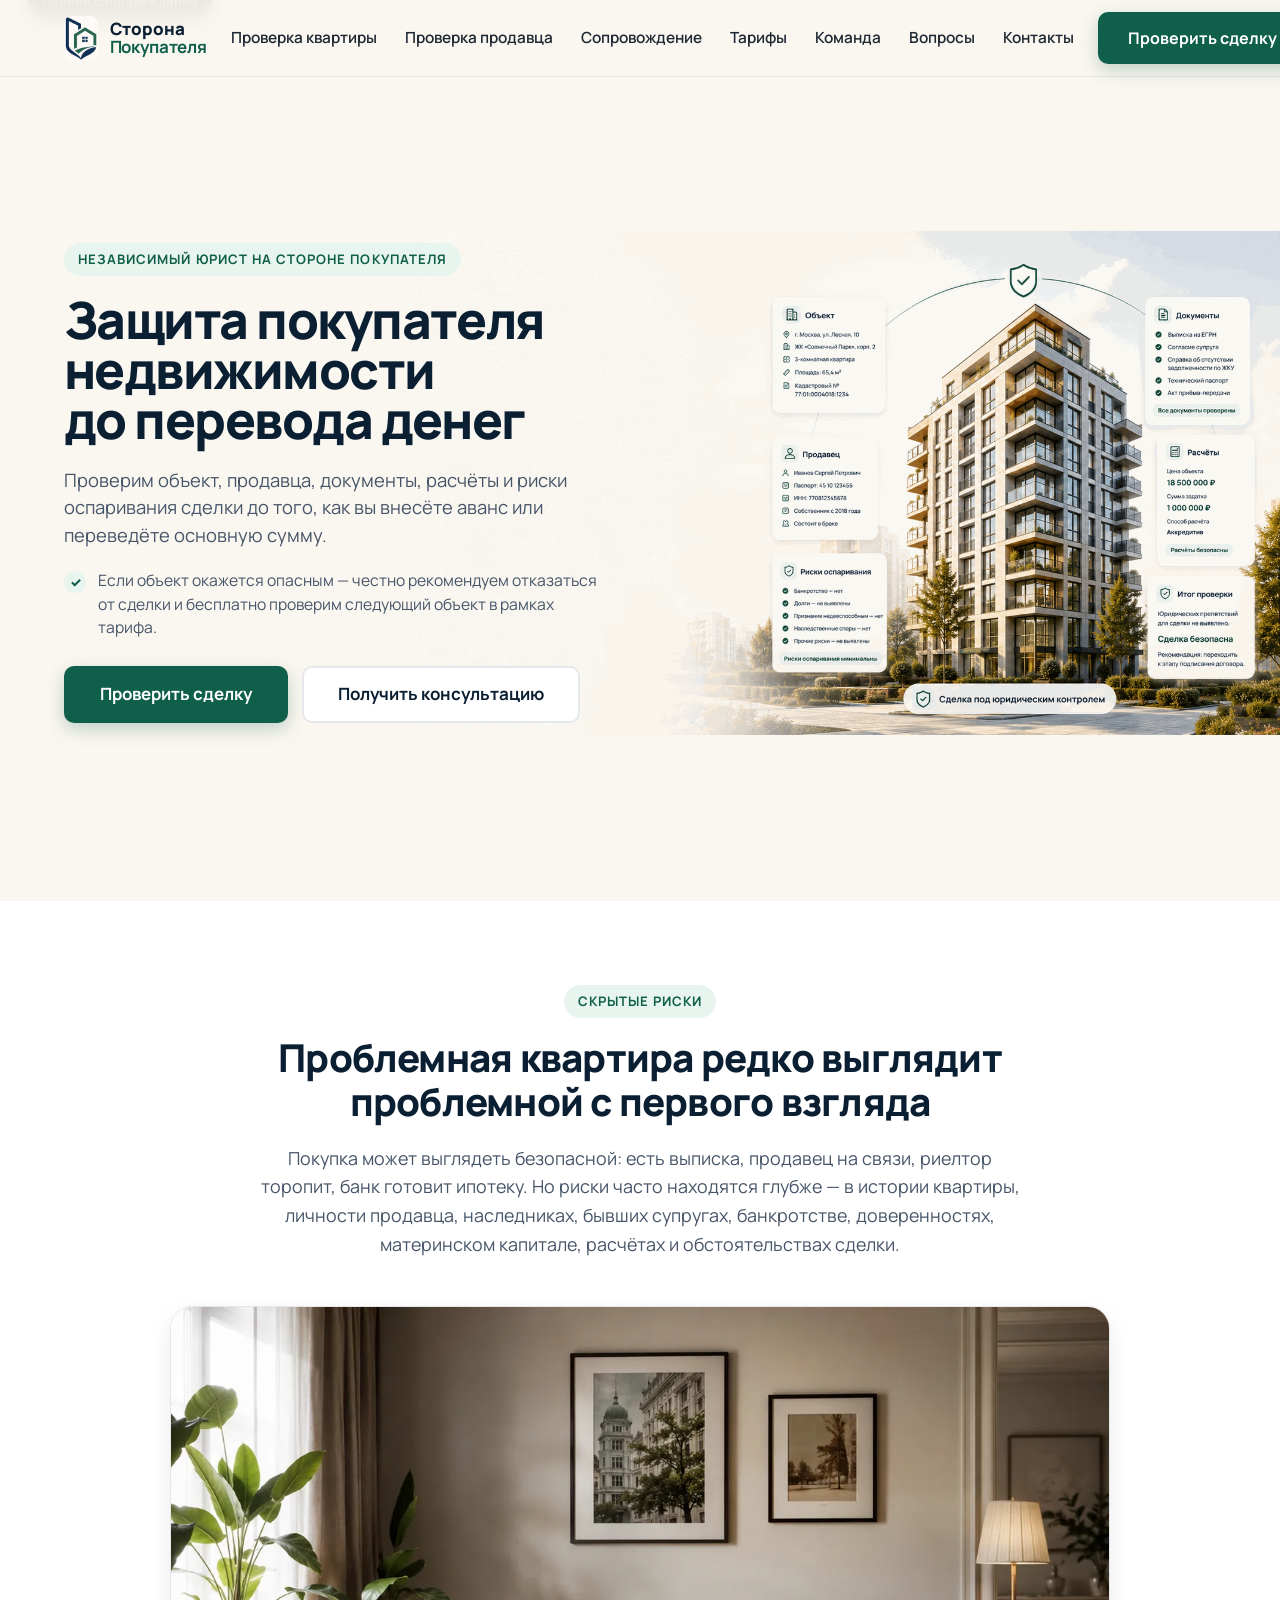
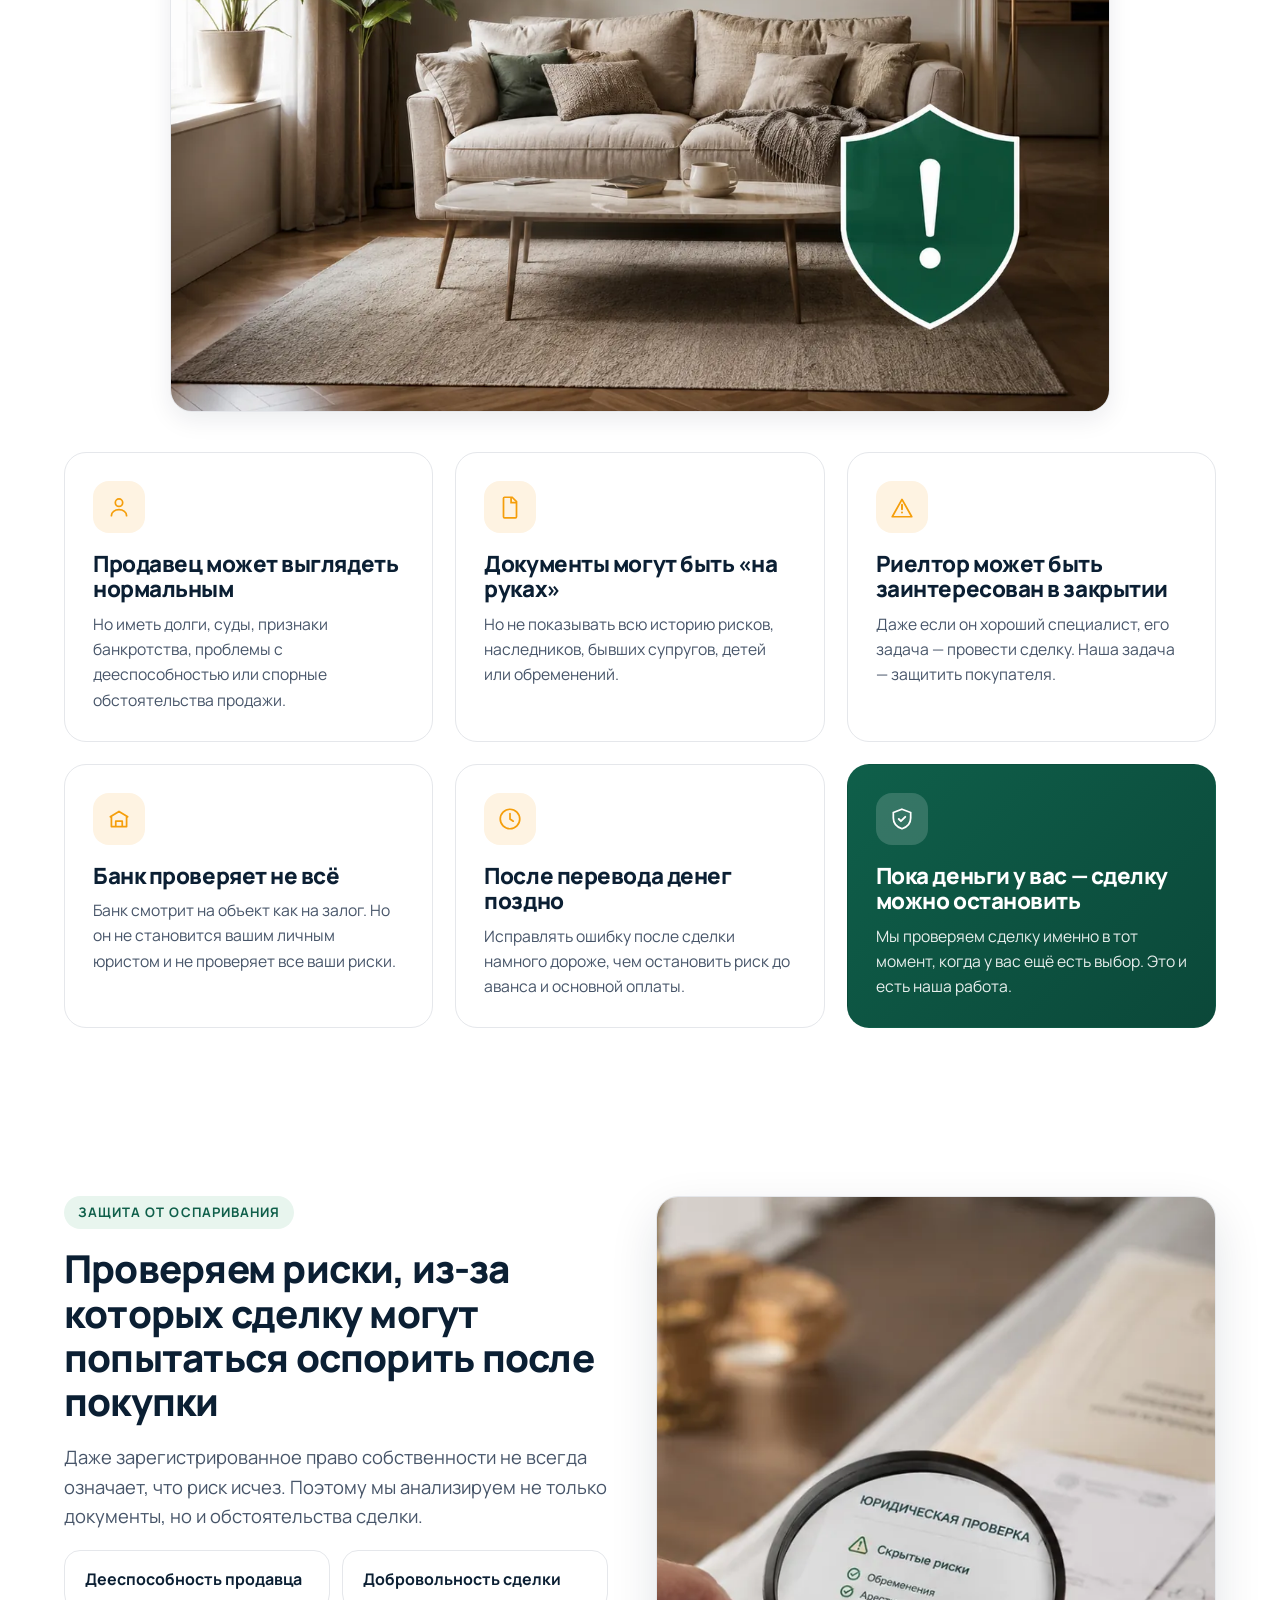
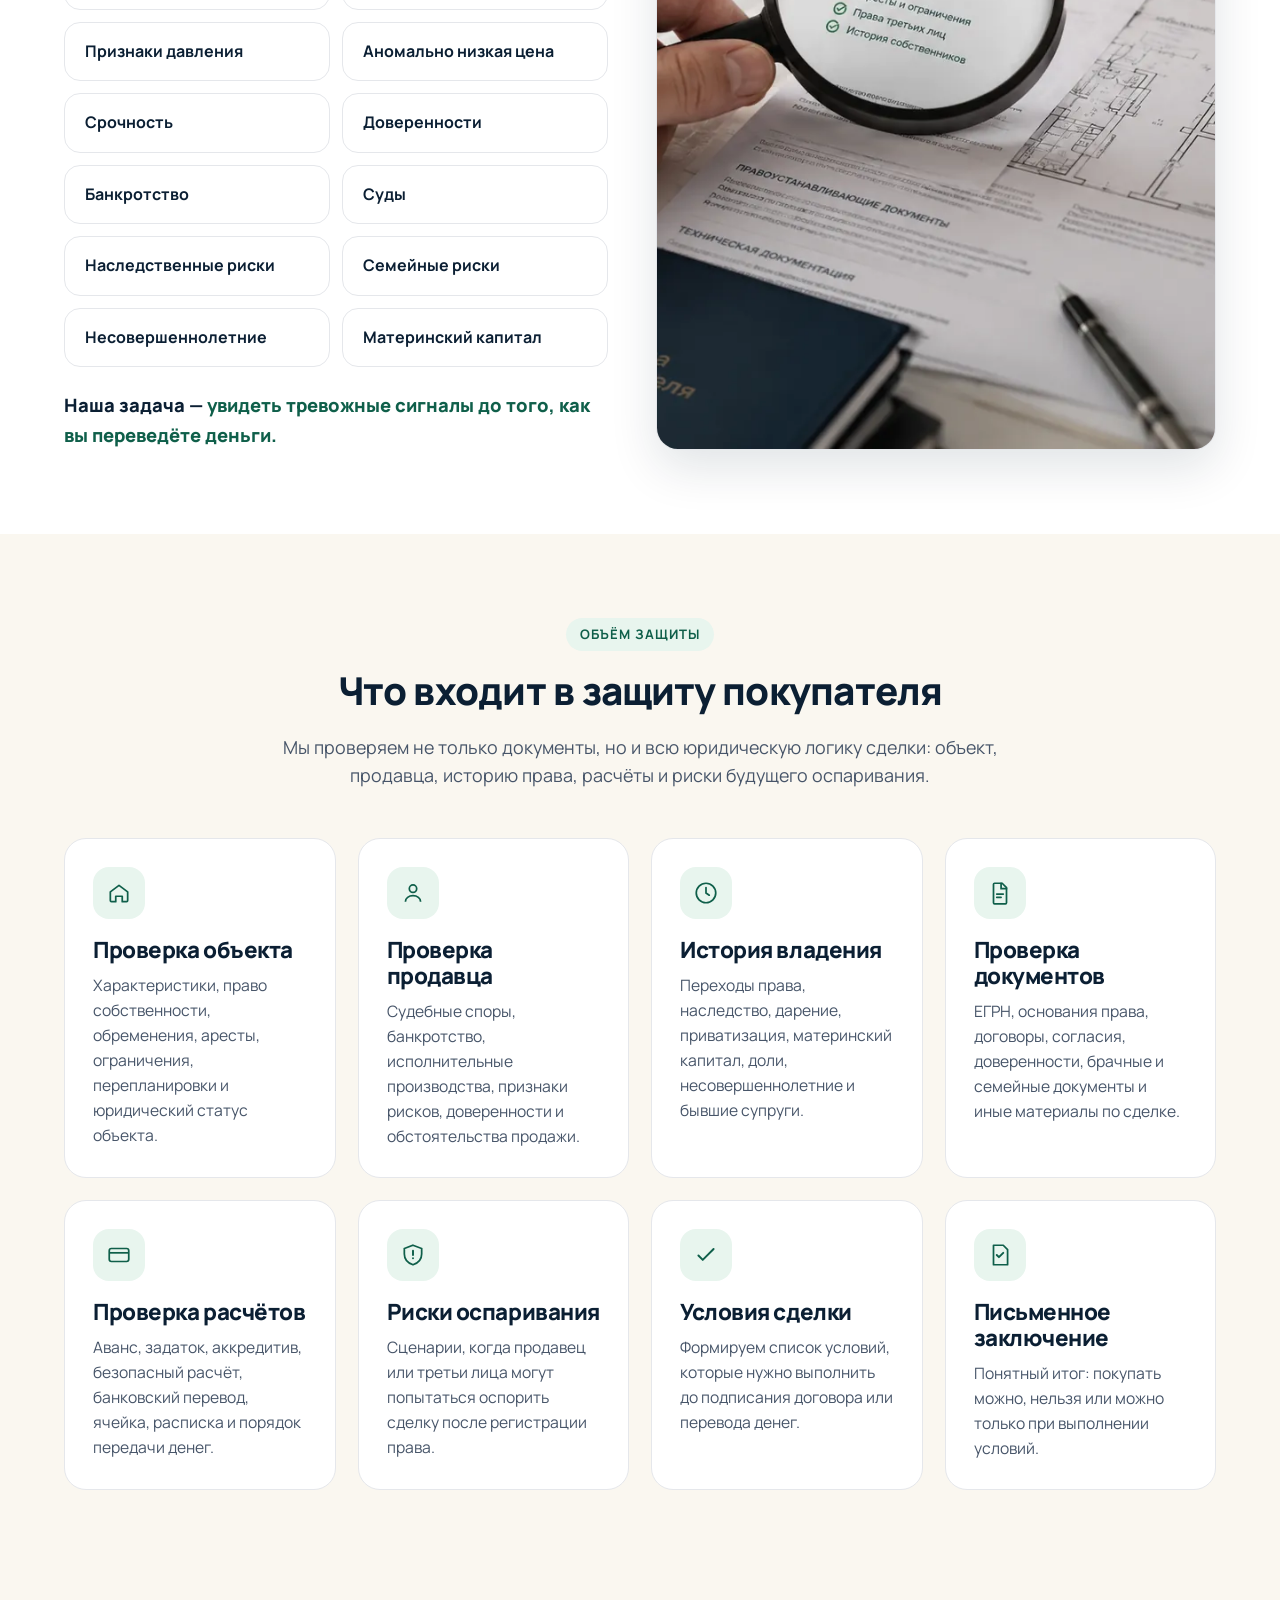
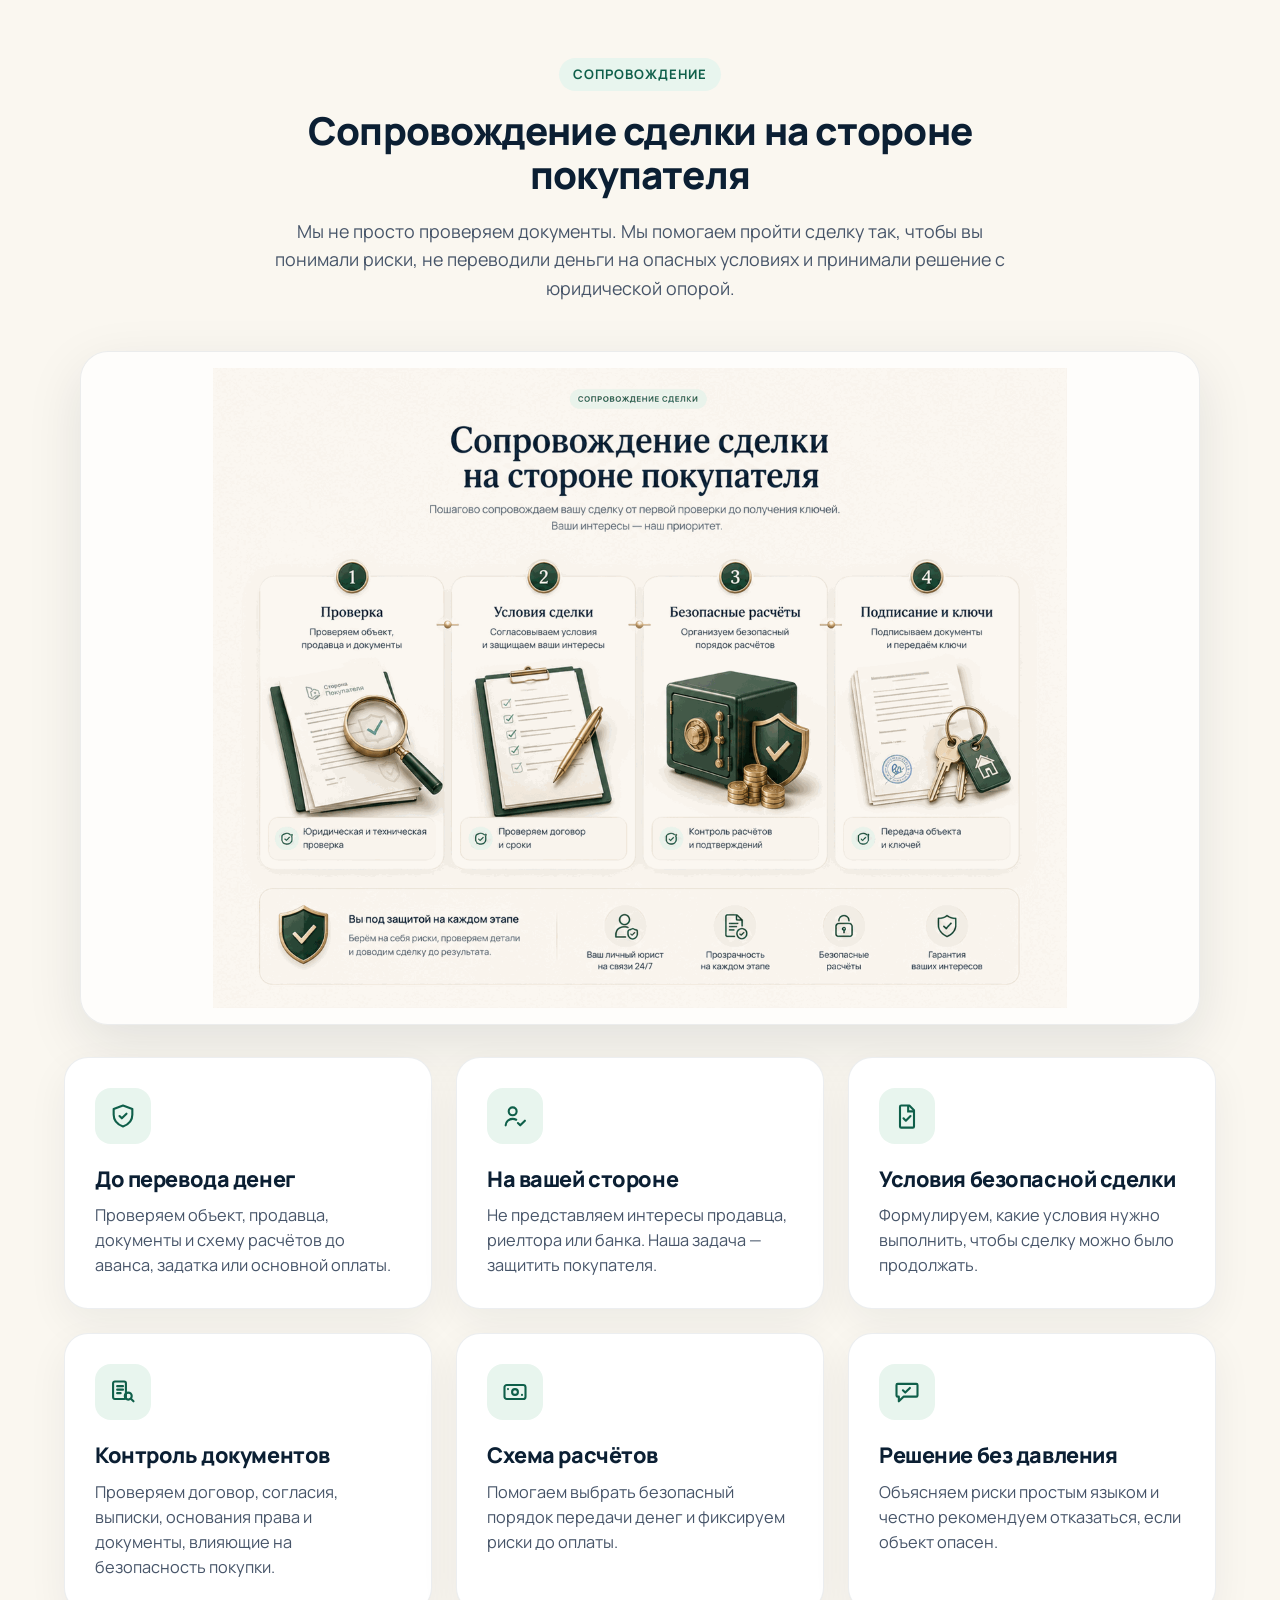
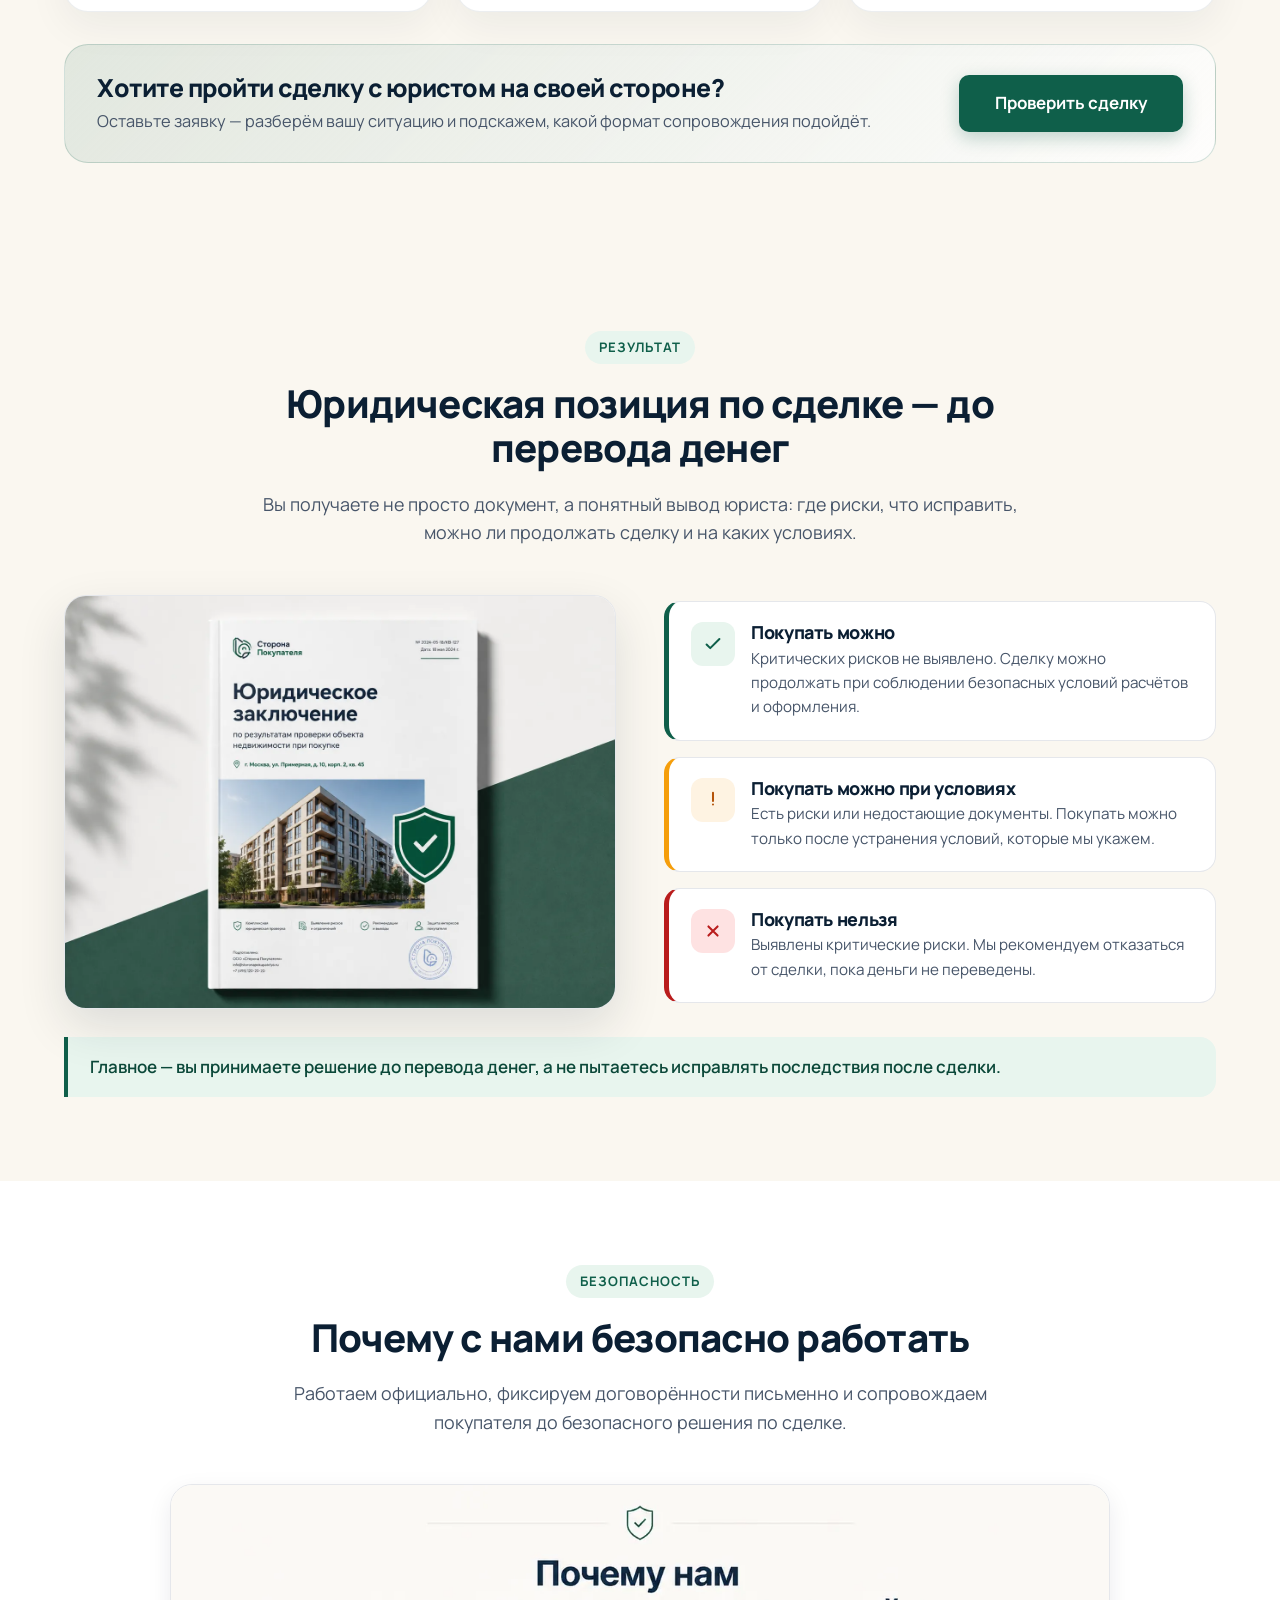
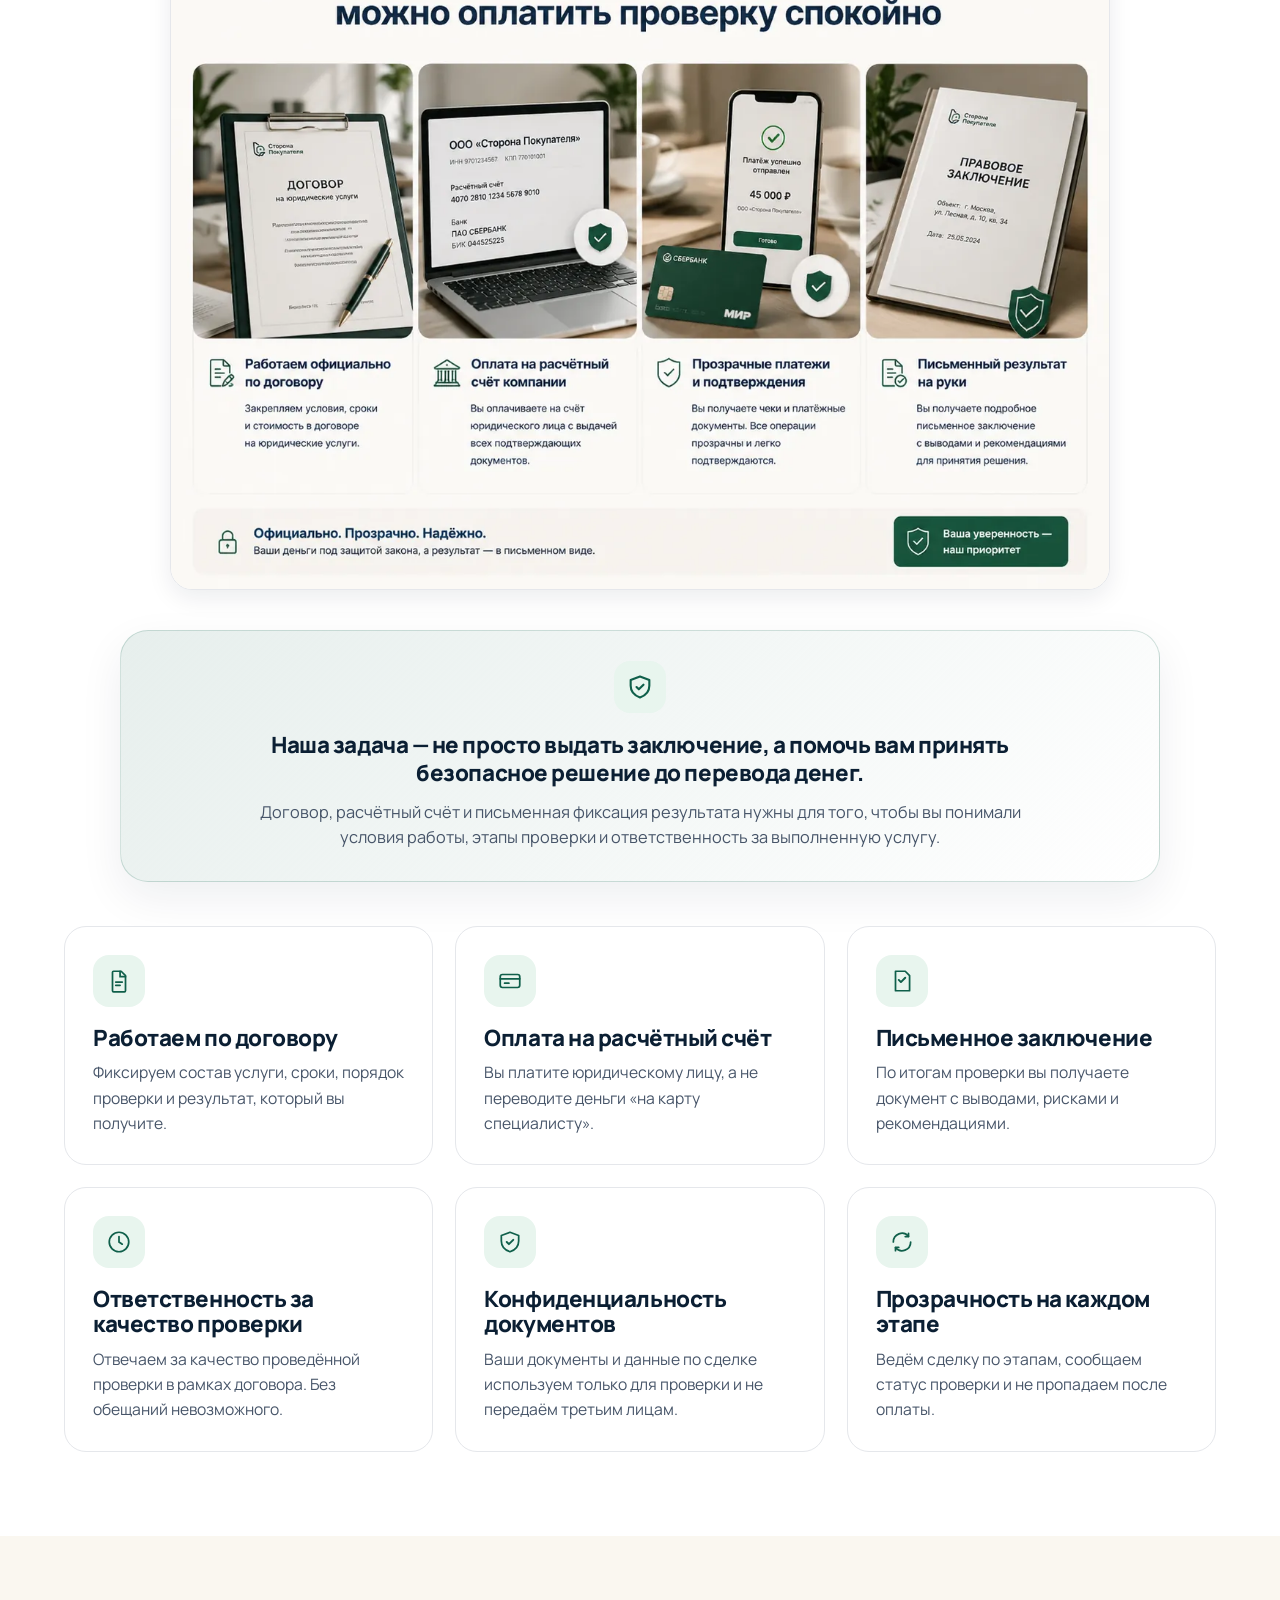
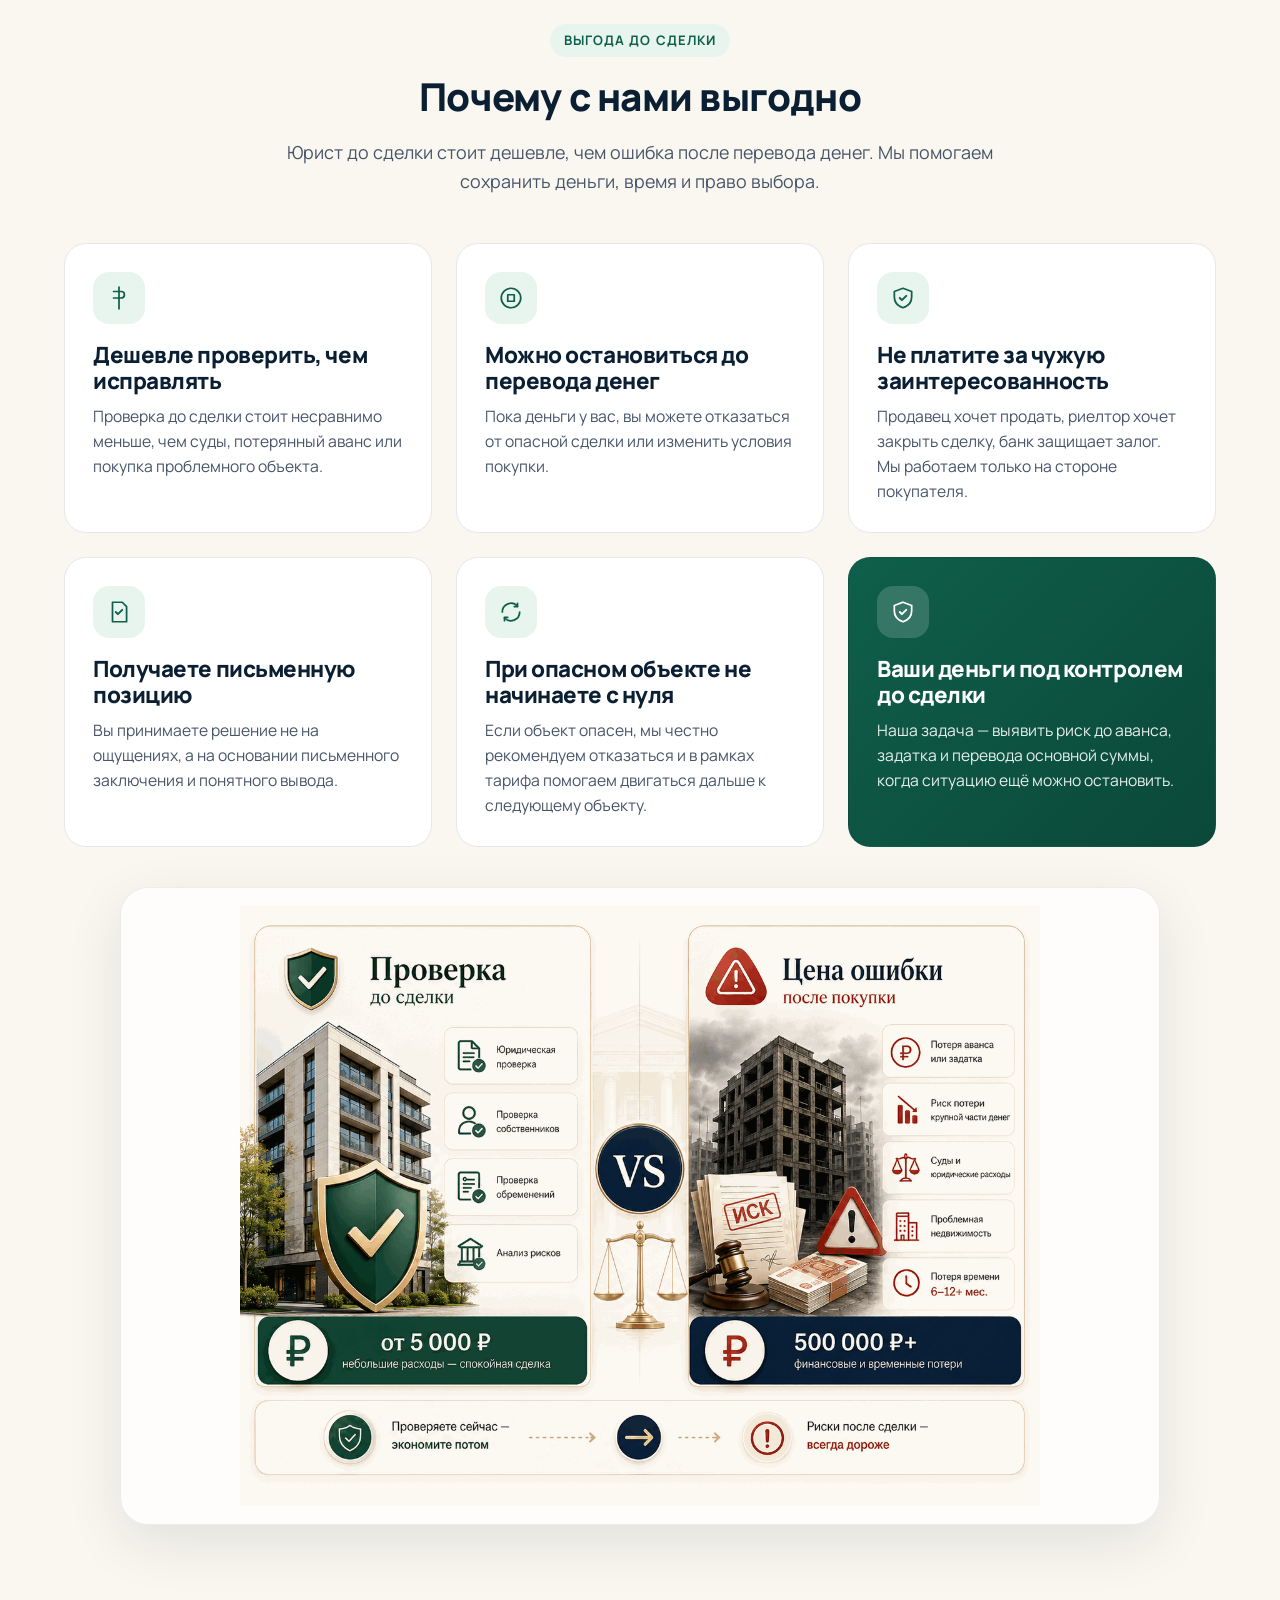
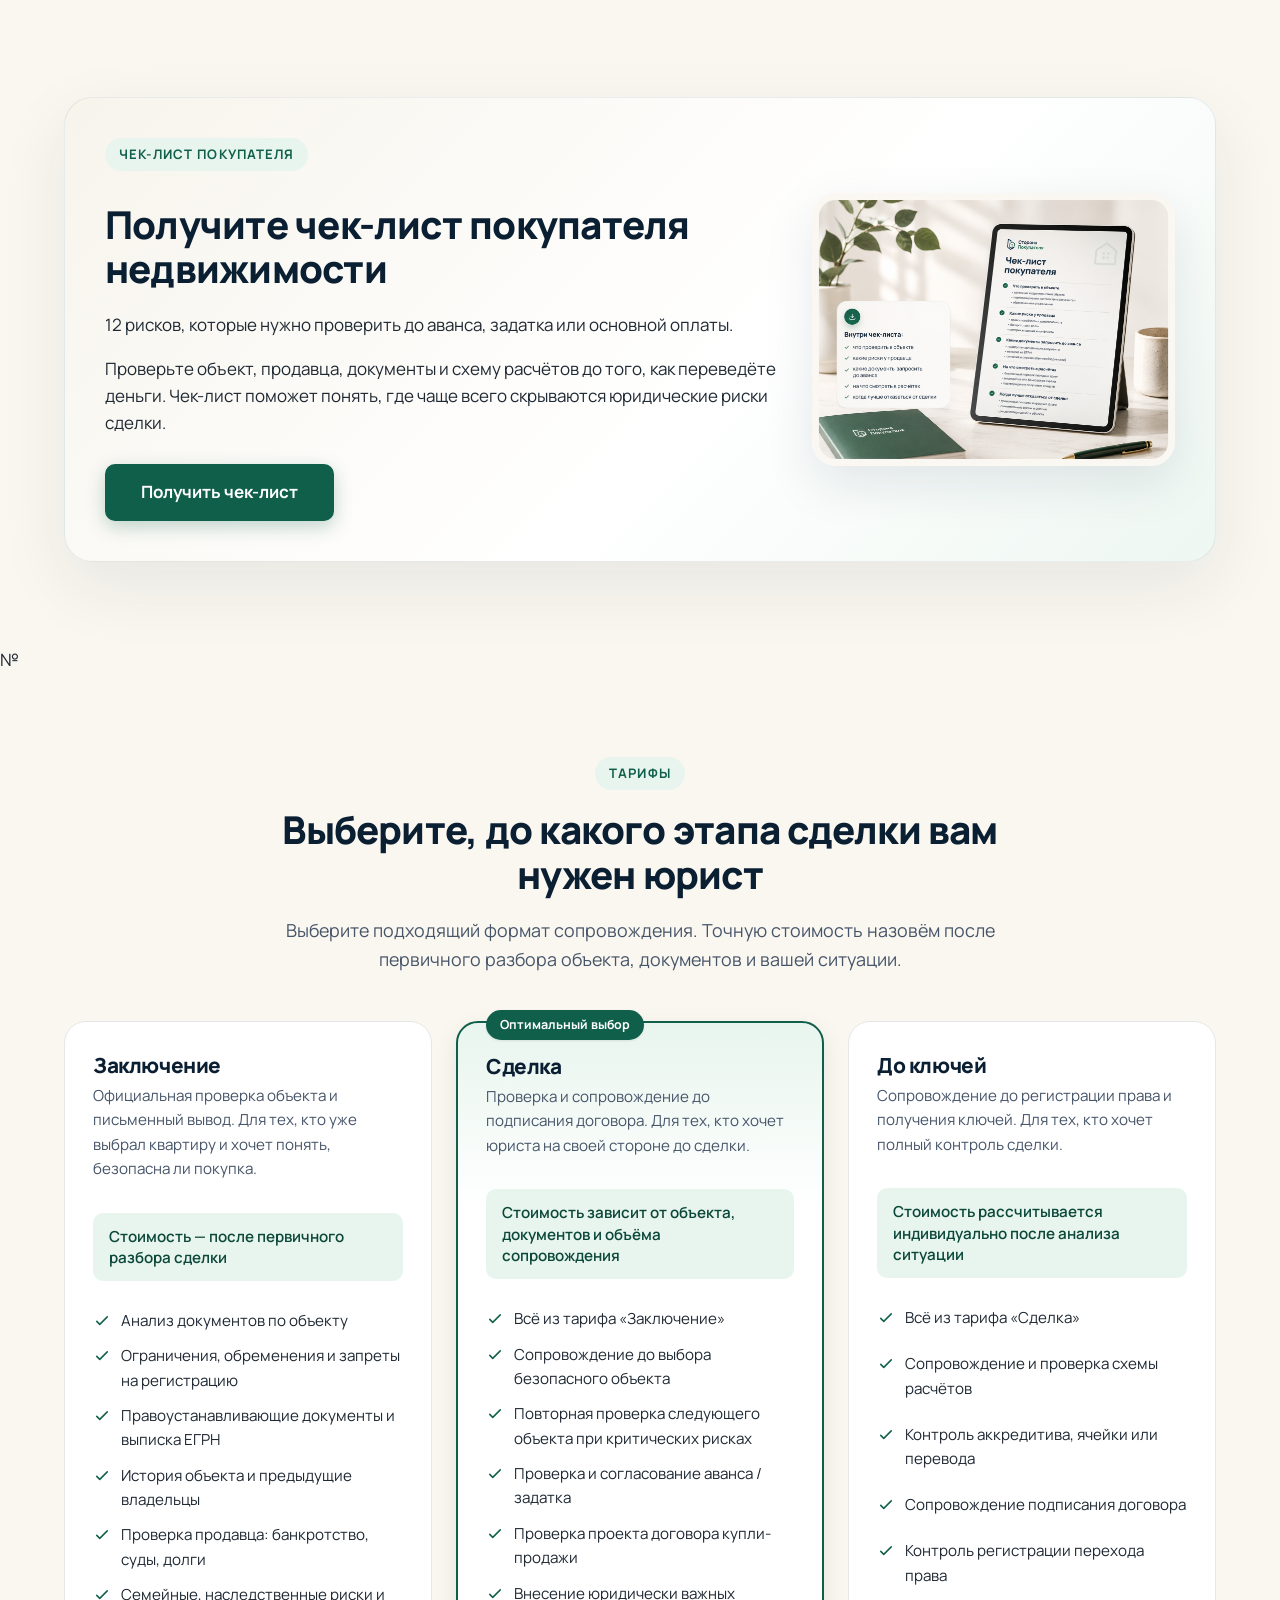
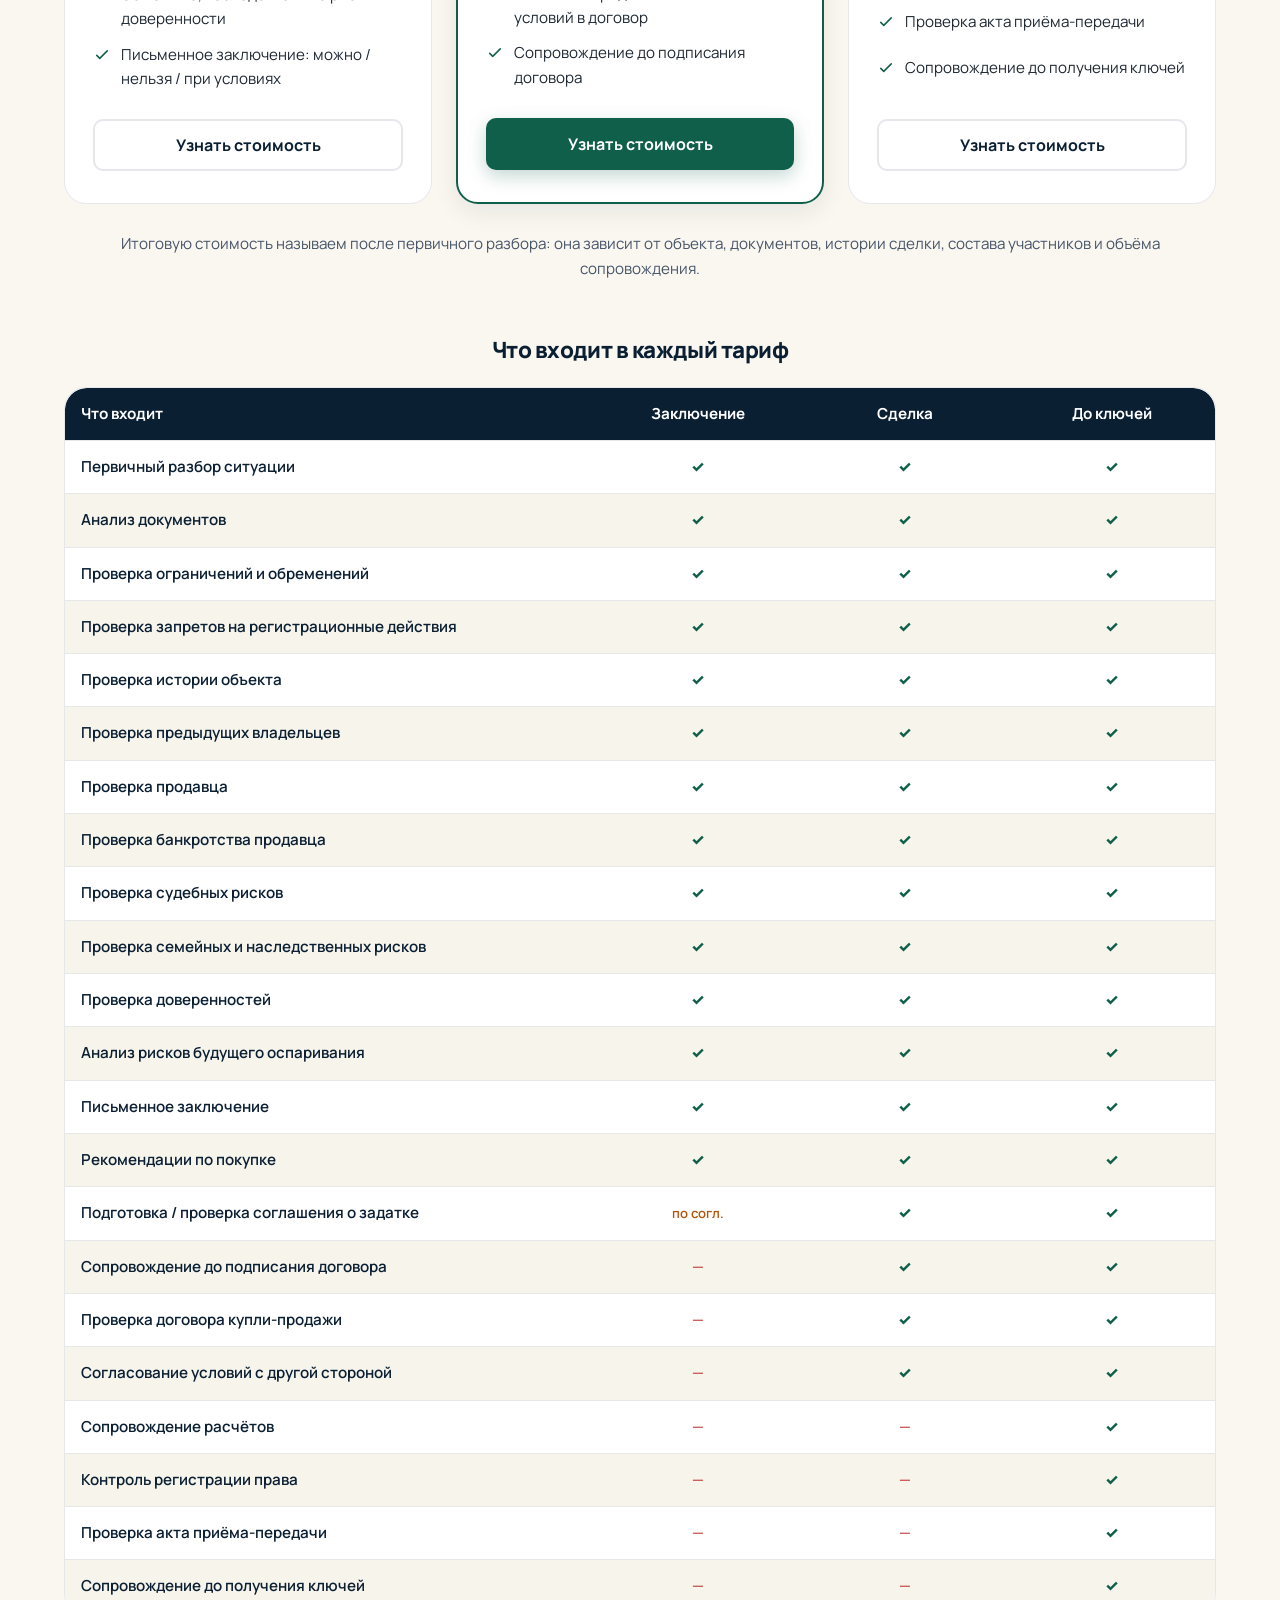
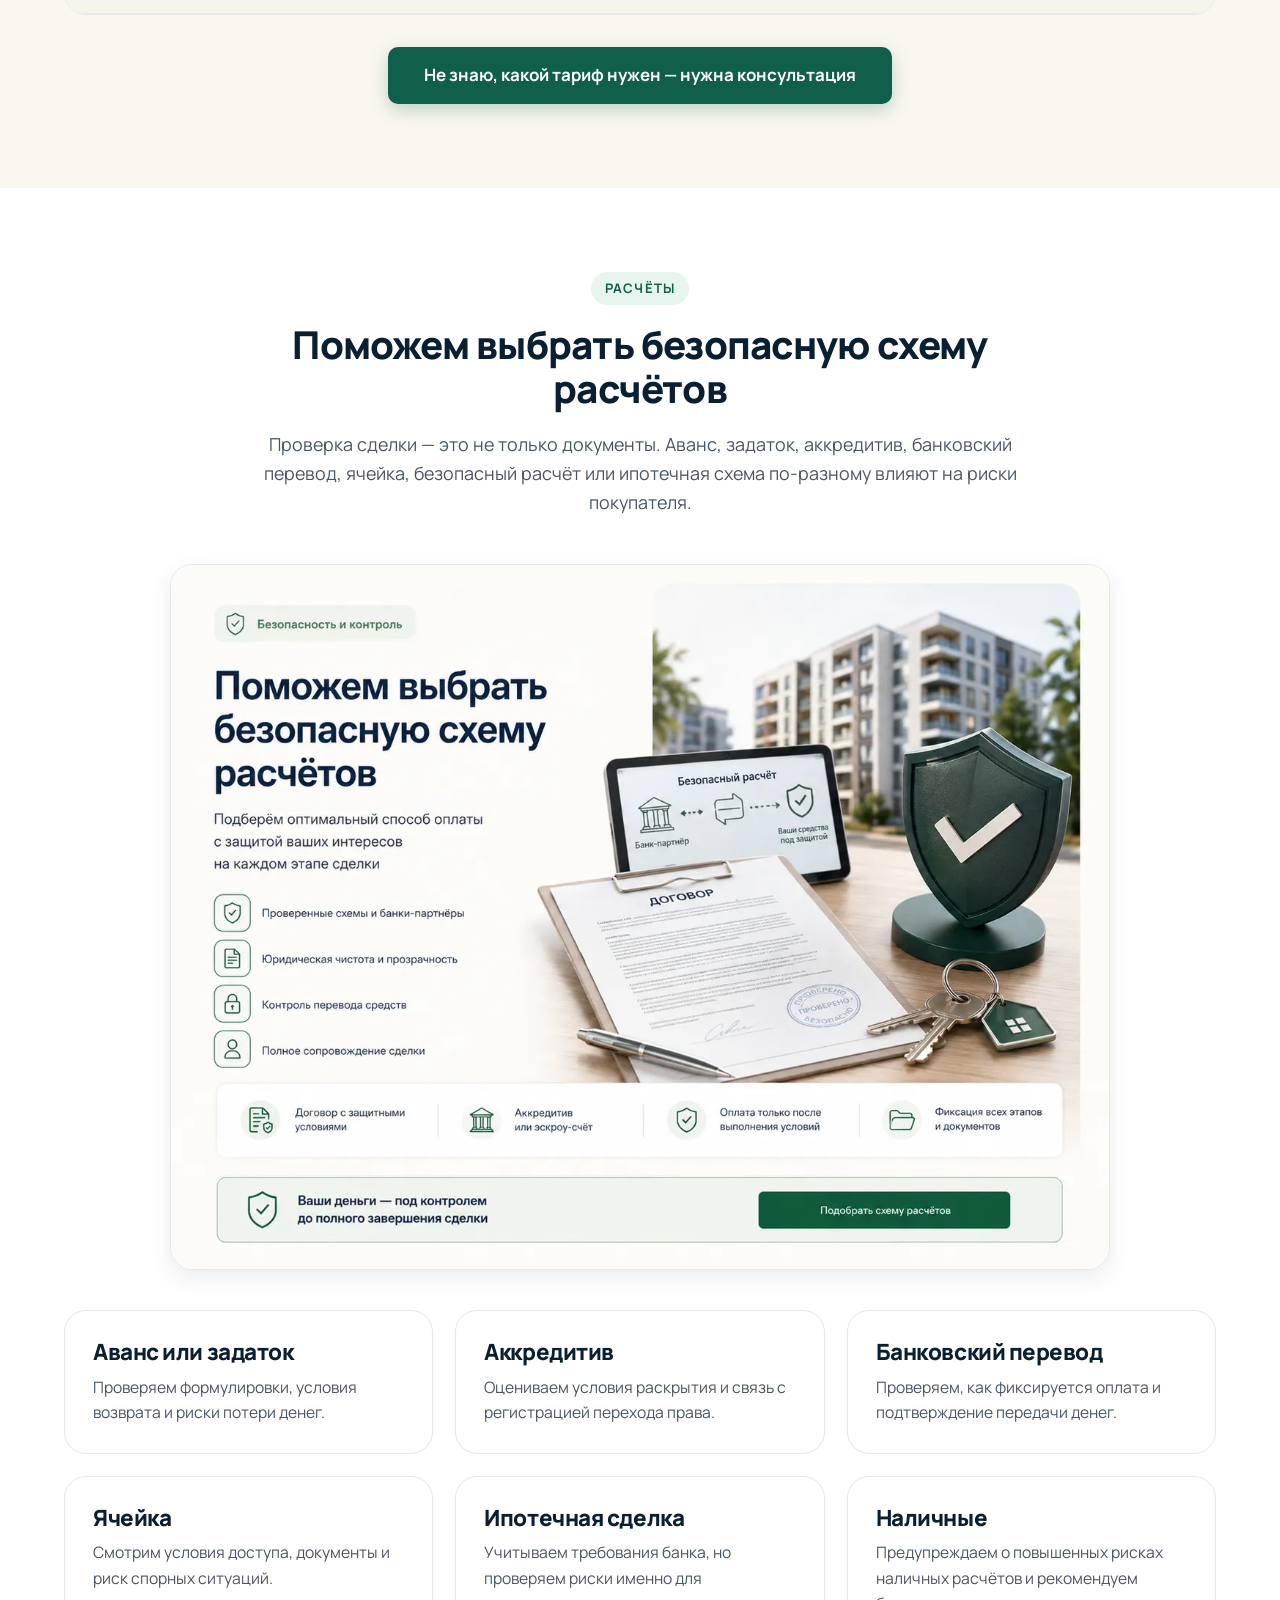
==== commit e56475ff: "Update index.html" ====
--- a/index.html
+++ b/index.html
@@ -461,19 +461,14 @@
           </button>
         </div>
       </div>
-
-      <div class="lead-magnet__visual" style="background: #ffffff; border-radius: 22px; padding: 24px; border: 1px solid rgba(19, 43, 70, 0.08);">
-        <div style="font-weight: 800; color: var(--navy); font-size: 20px; margin-bottom: 18px;">
-          Что внутри чек-листа
-        </div>
-        <ul class="tick" style="margin: 0;">
-          <li>что проверить в объекте</li>
-          <li>какие риски могут быть у продавца</li>
-          <li>какие документы запросить до аванса</li>
-          <li>на что смотреть в расчётах</li>
-          <li>когда лучше отказаться от сделки</li>
-        </ul>
-      </div>
+<div class="lead-magnet__visual" style="border-radius: 24px; overflow: hidden; box-shadow: 0 18px 50px rgba(19, 43, 70, 0.10);">
+  <img
+    src="Чек-лист.png"
+    alt="Чек-лист покупателя недвижимости"
+    loading="lazy"
+    style="display: block; width: 100%; height: auto; border-radius: 24px;"
+  >
+</div>
 
     </div>
   </div>
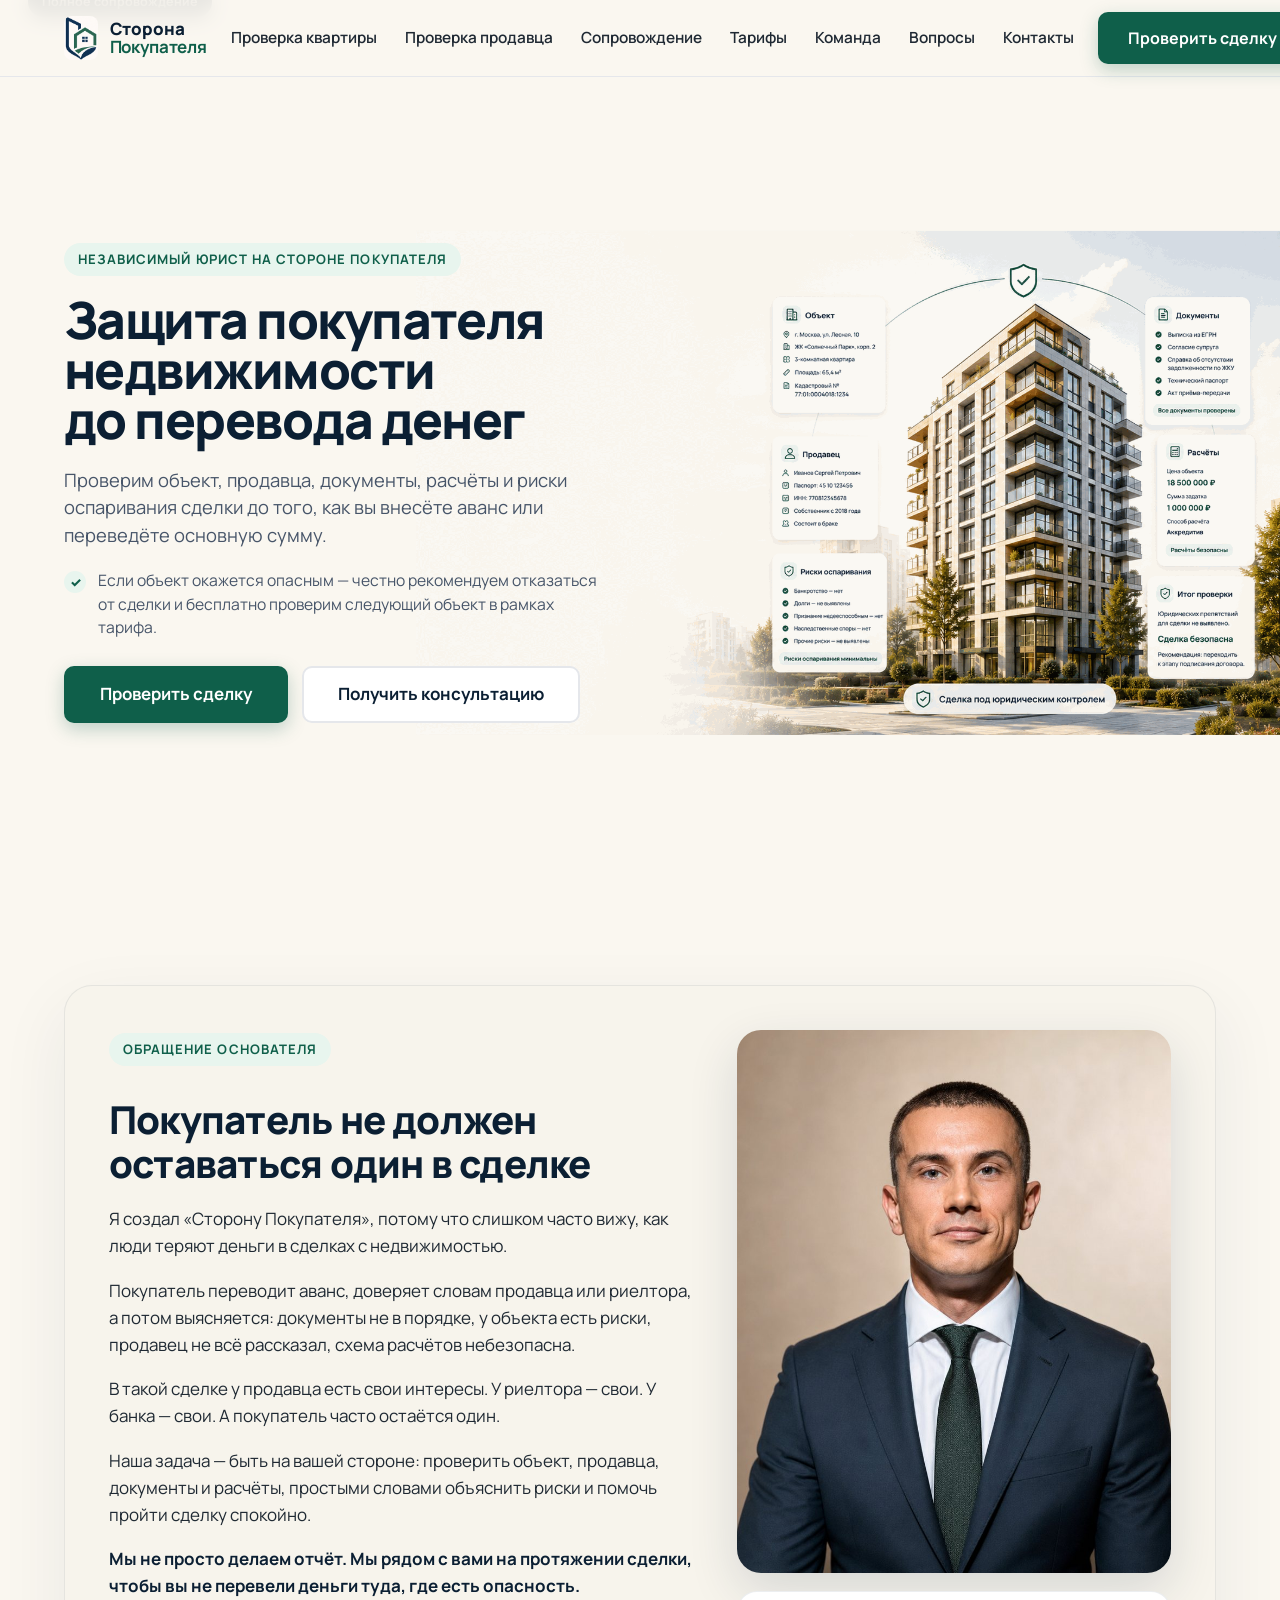
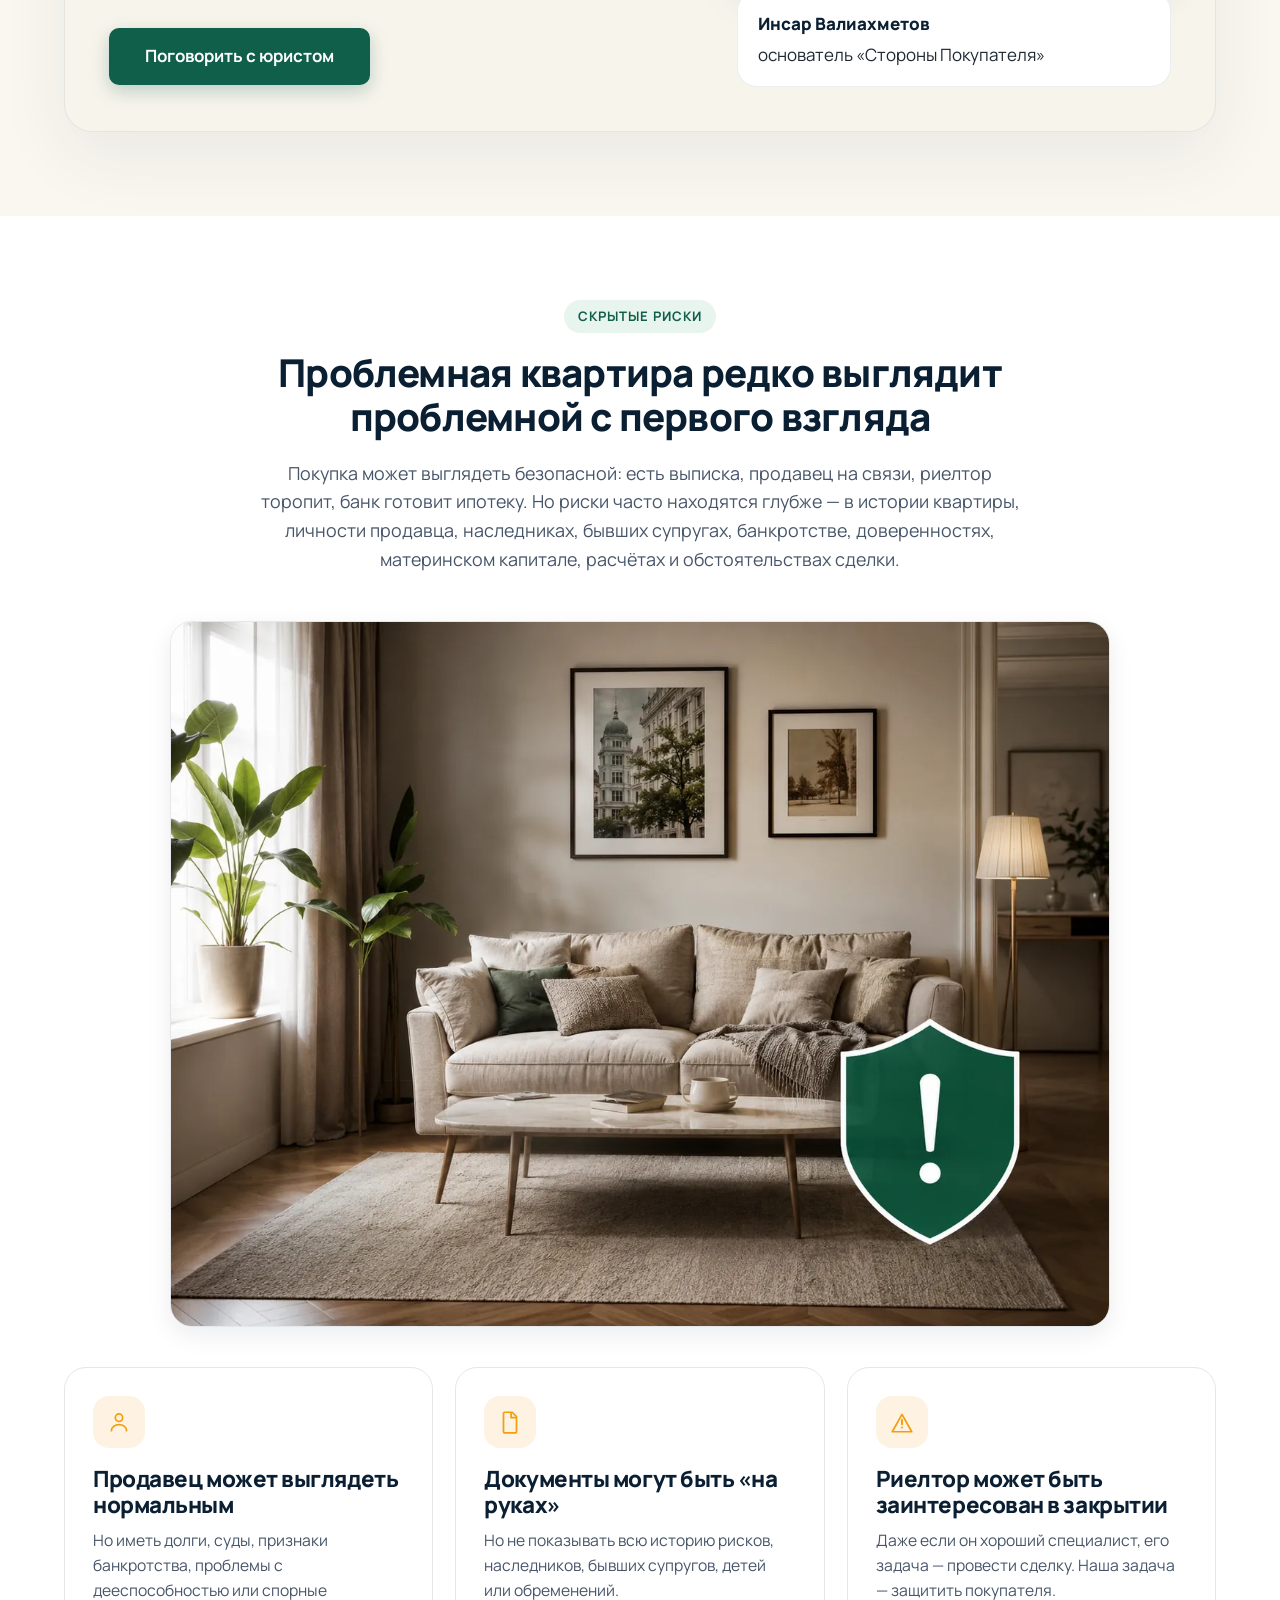
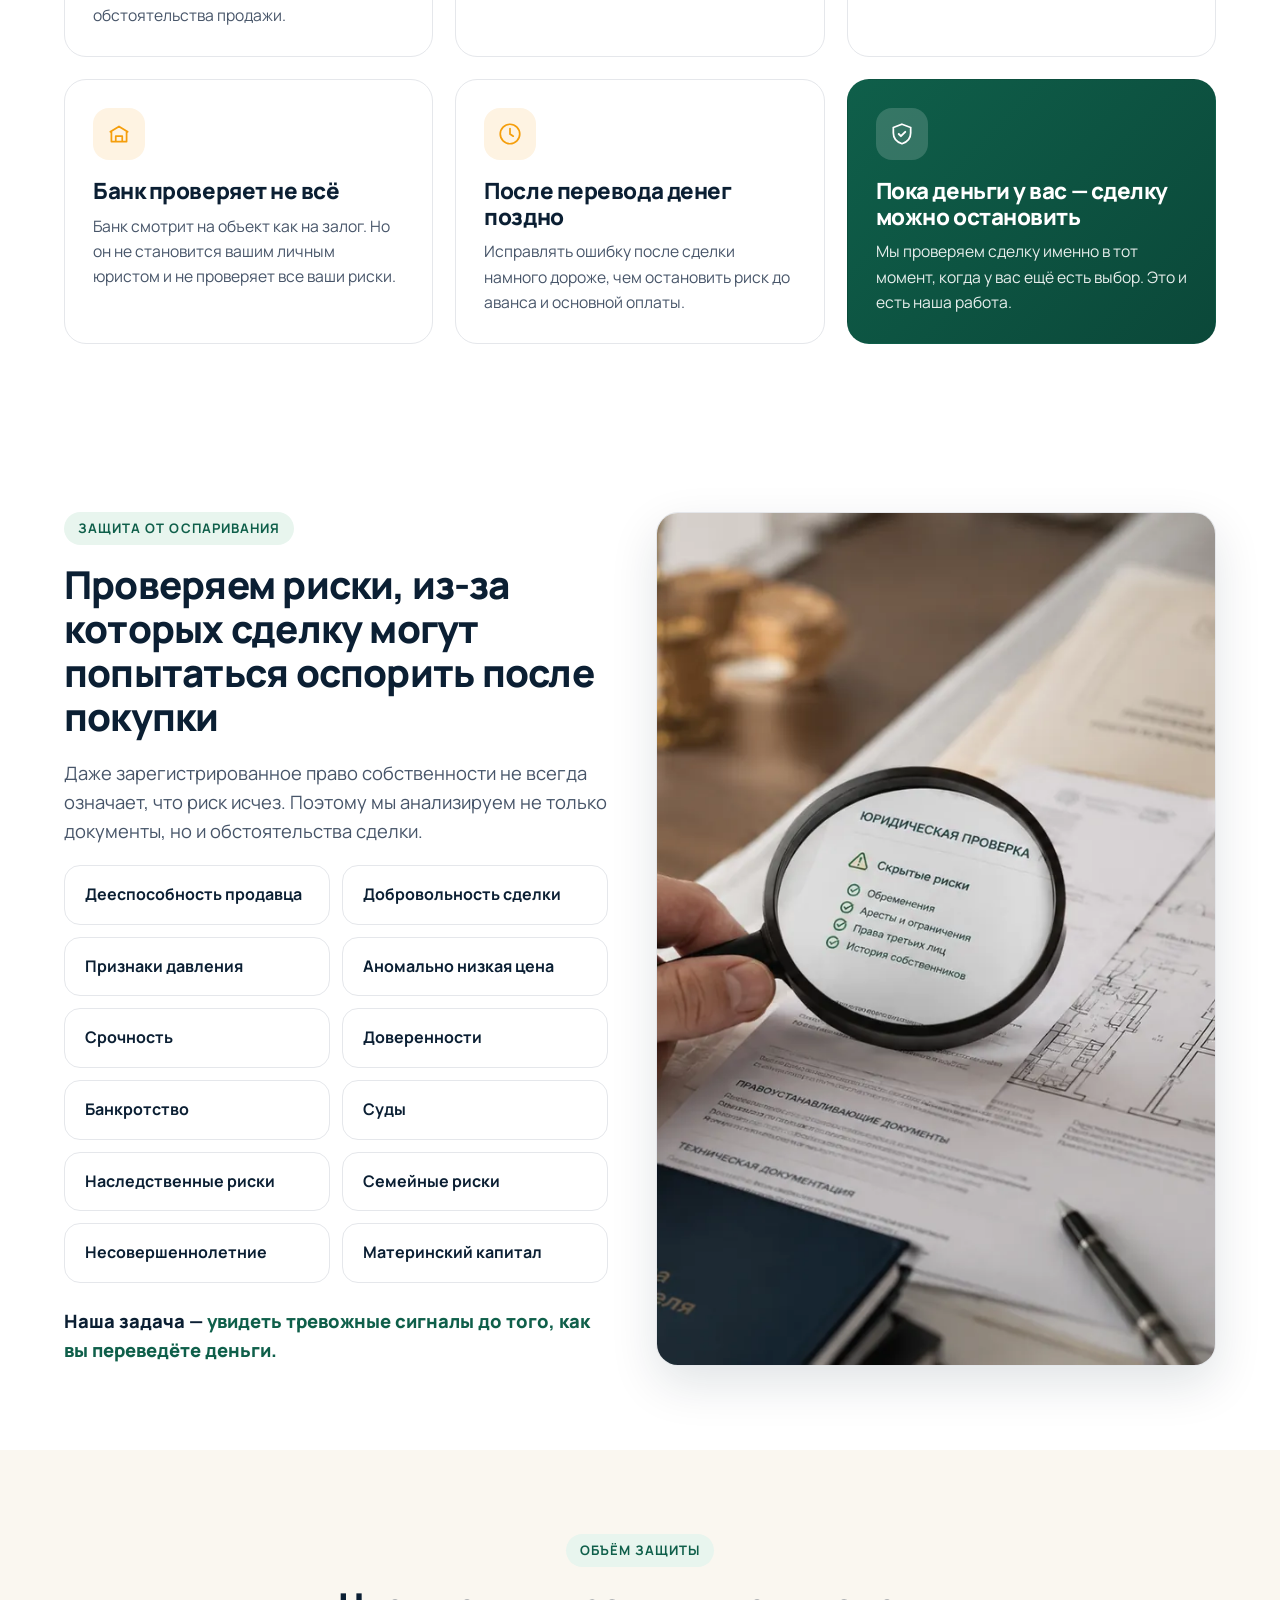
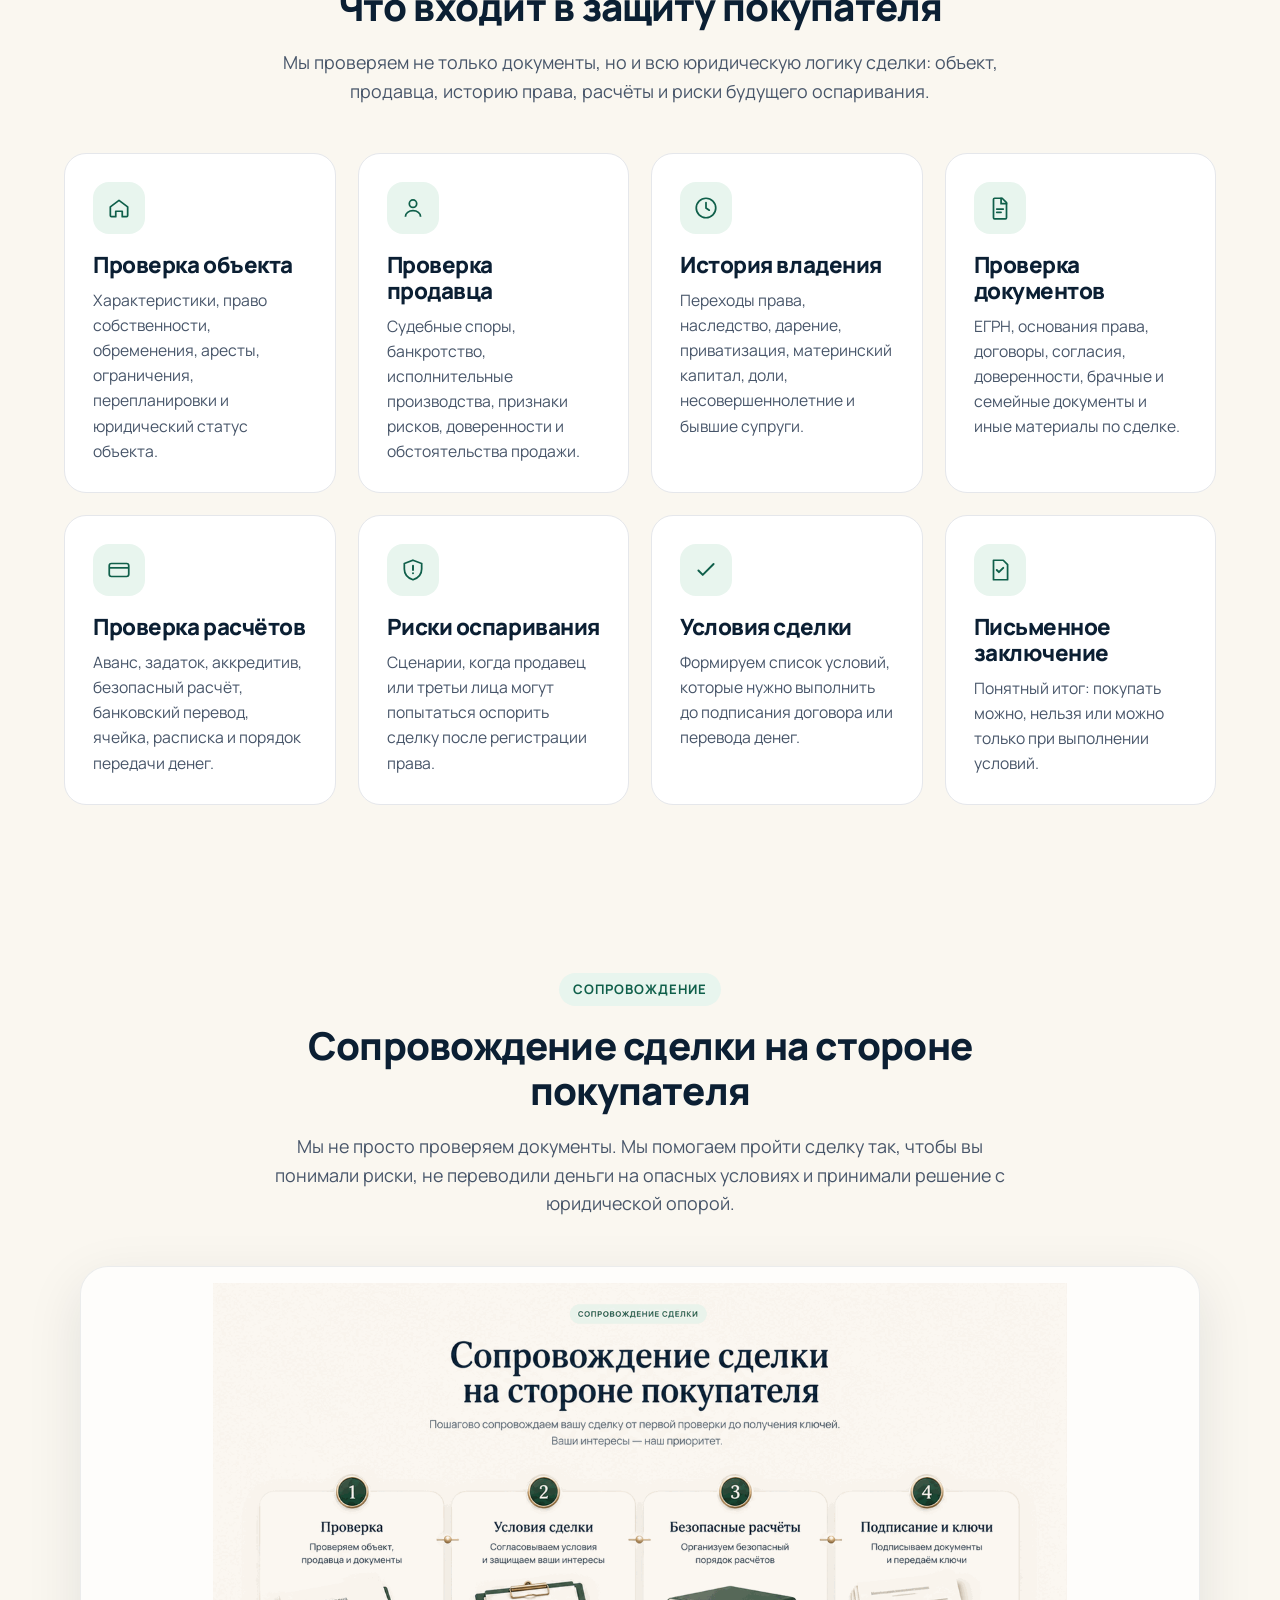
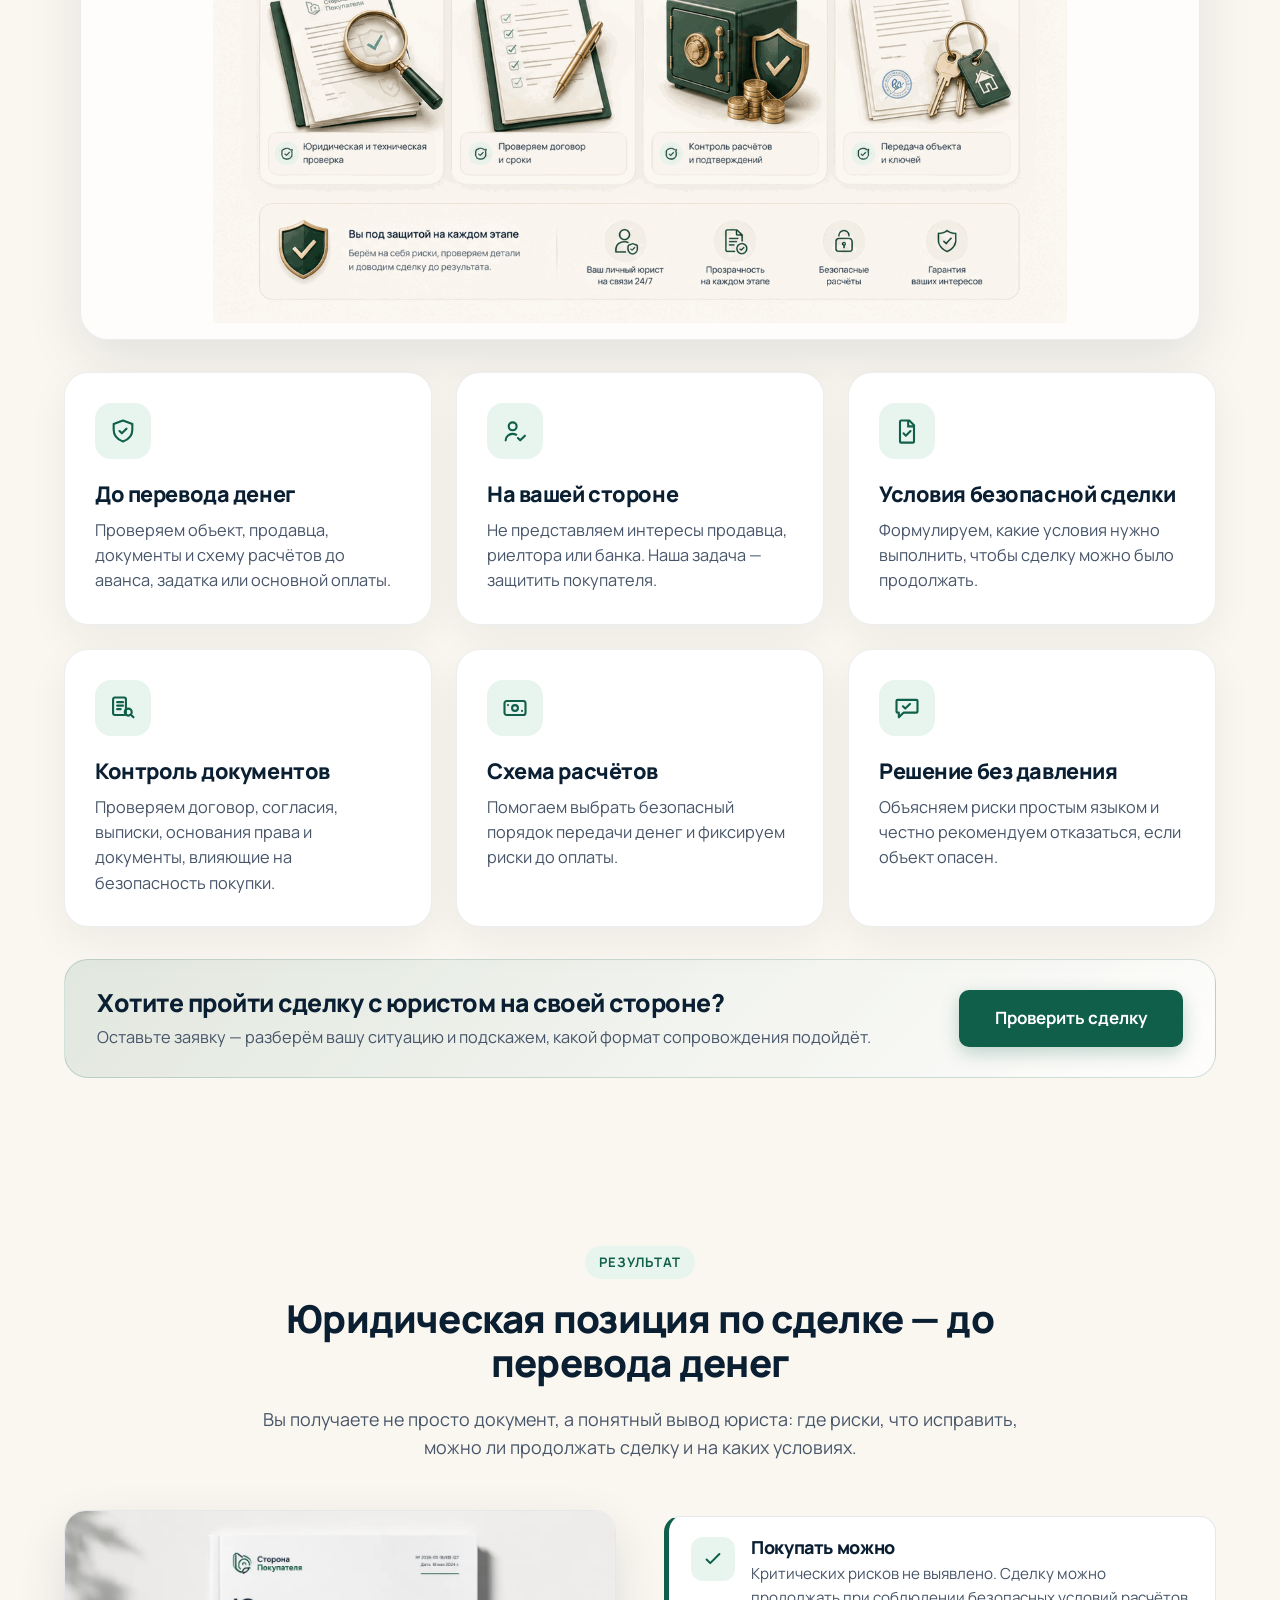
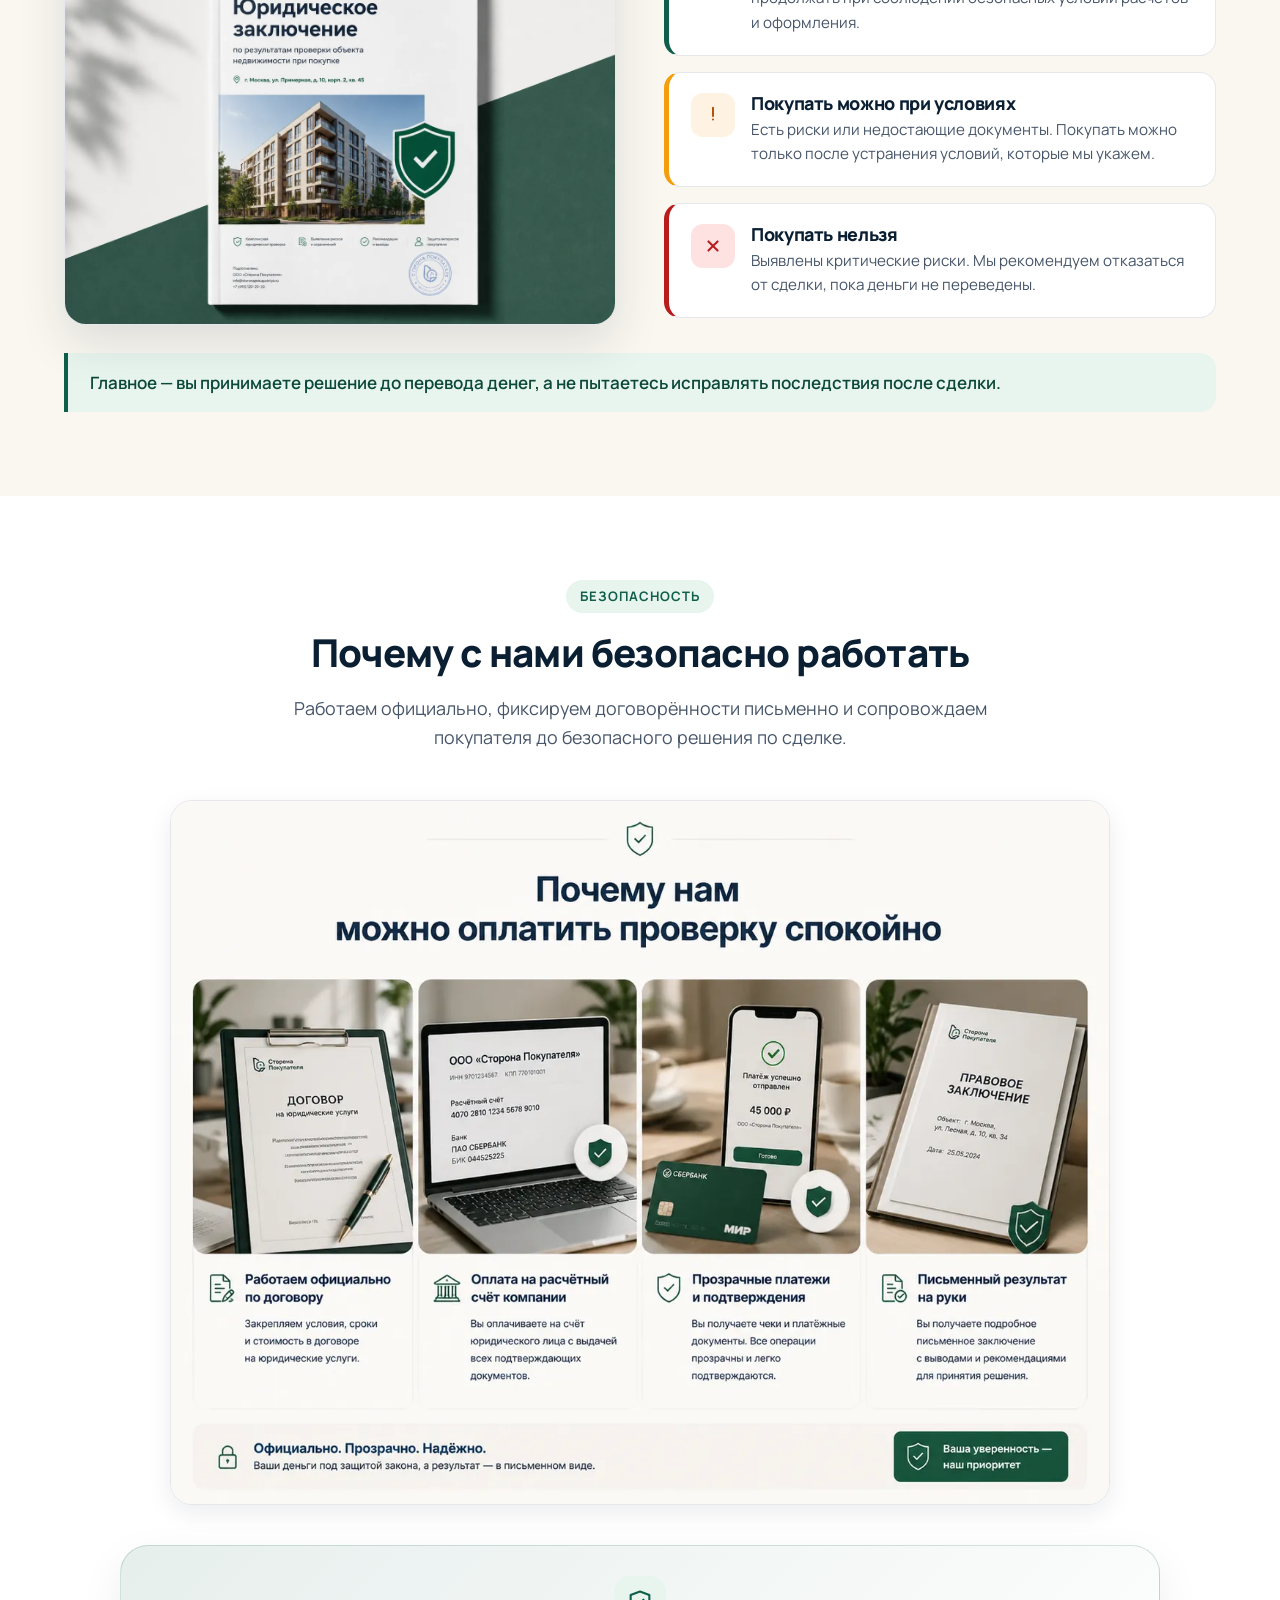
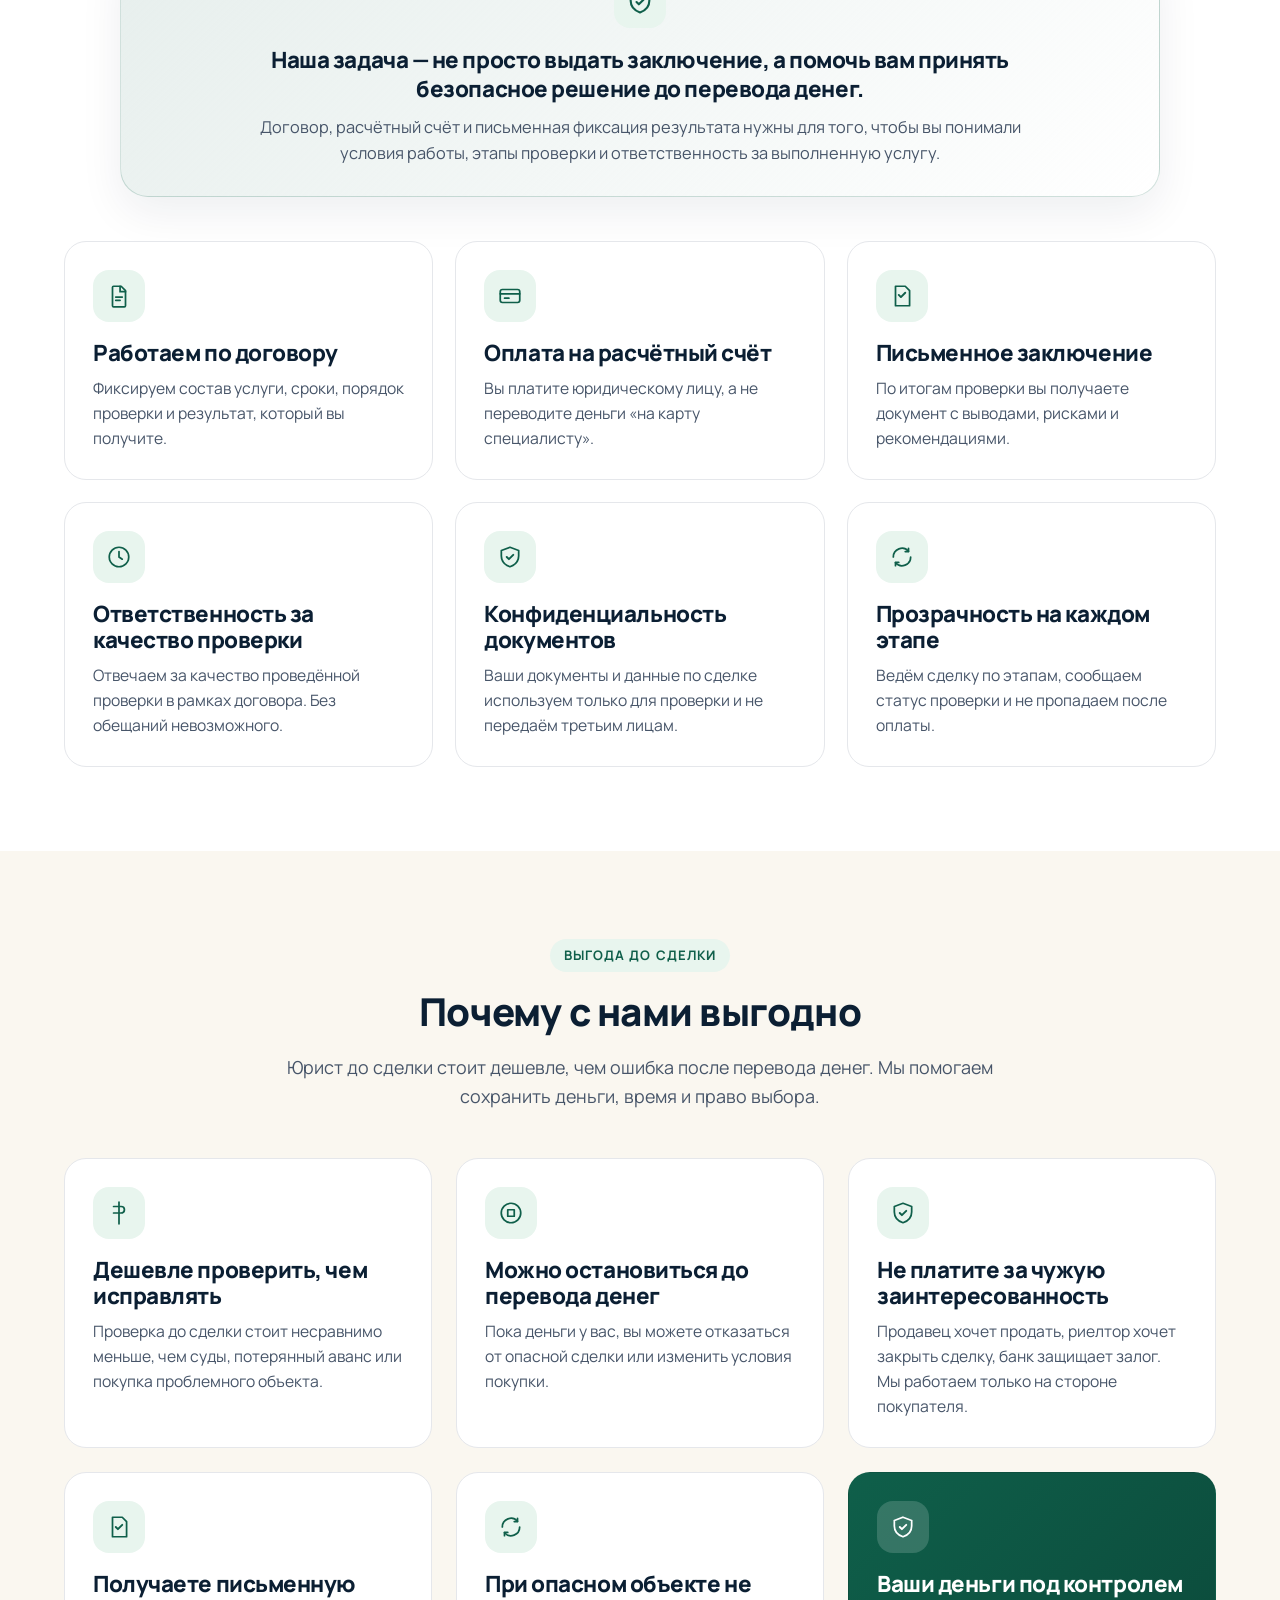
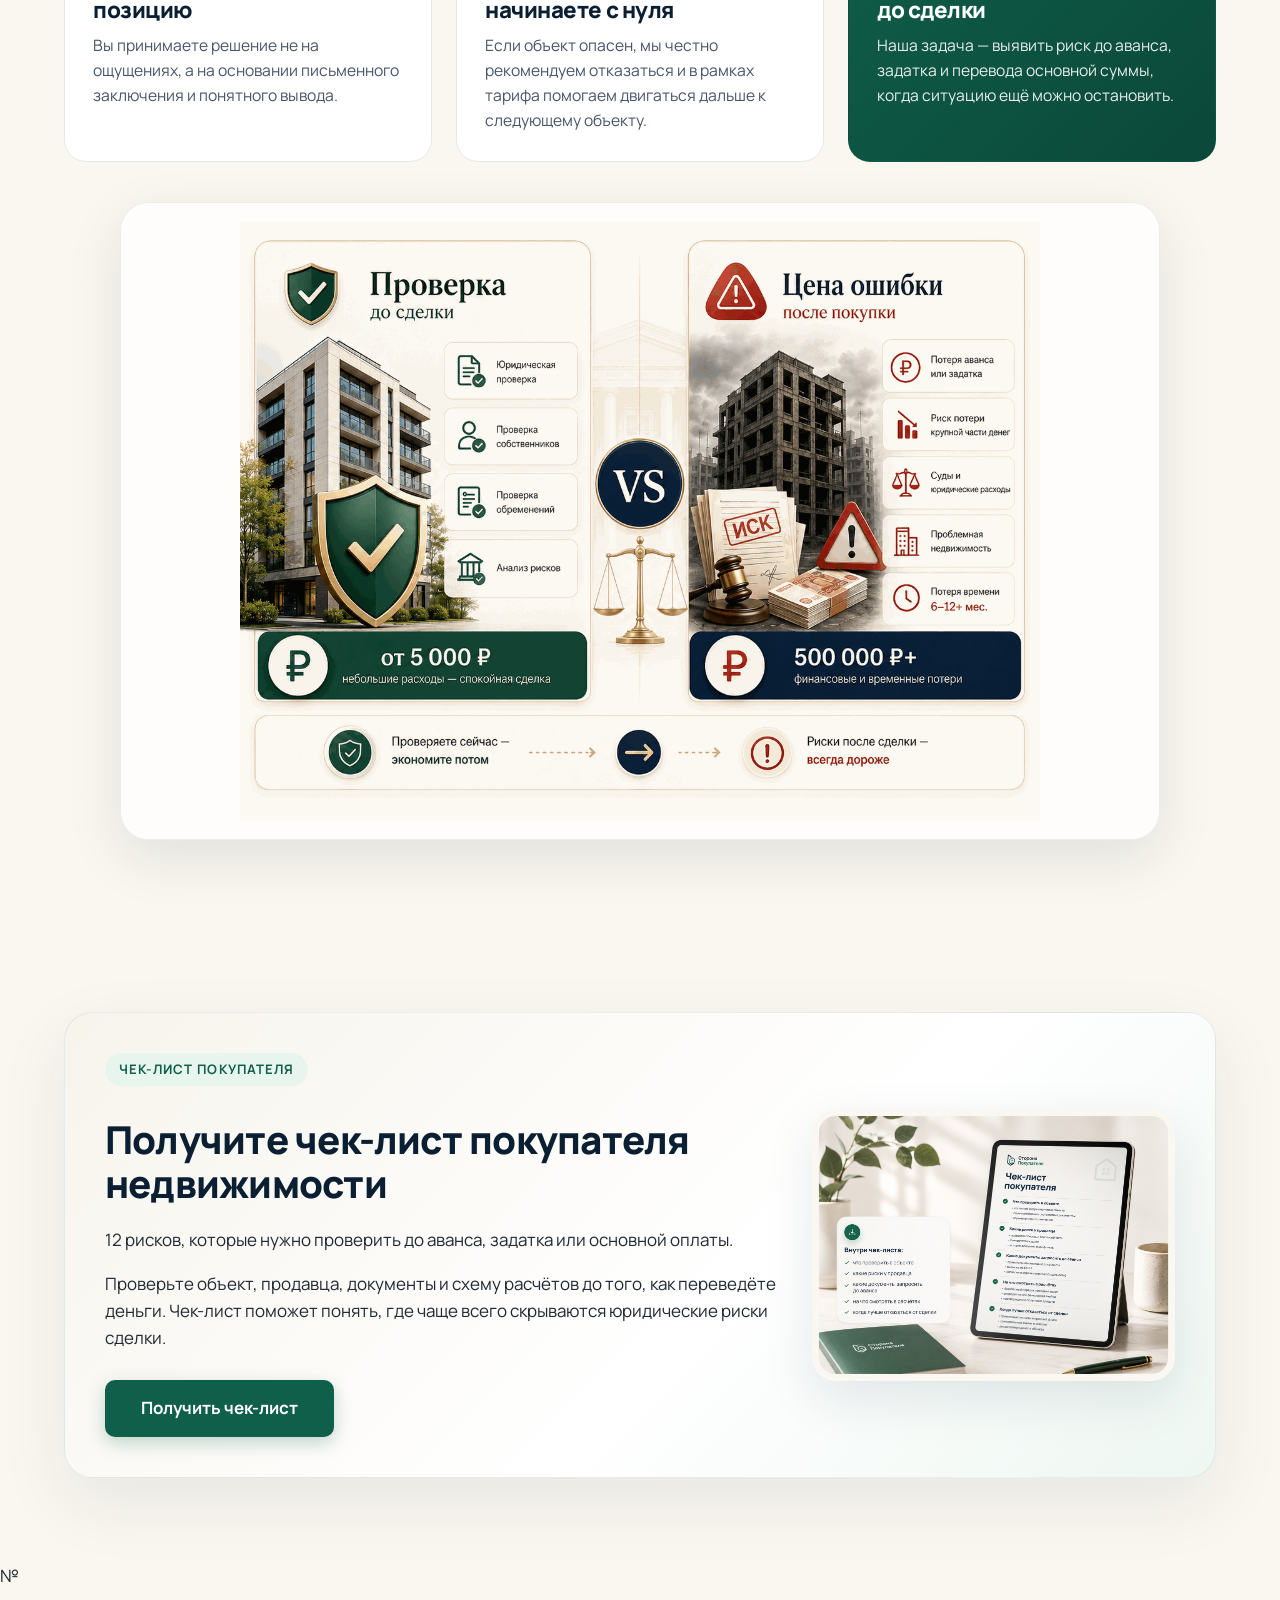
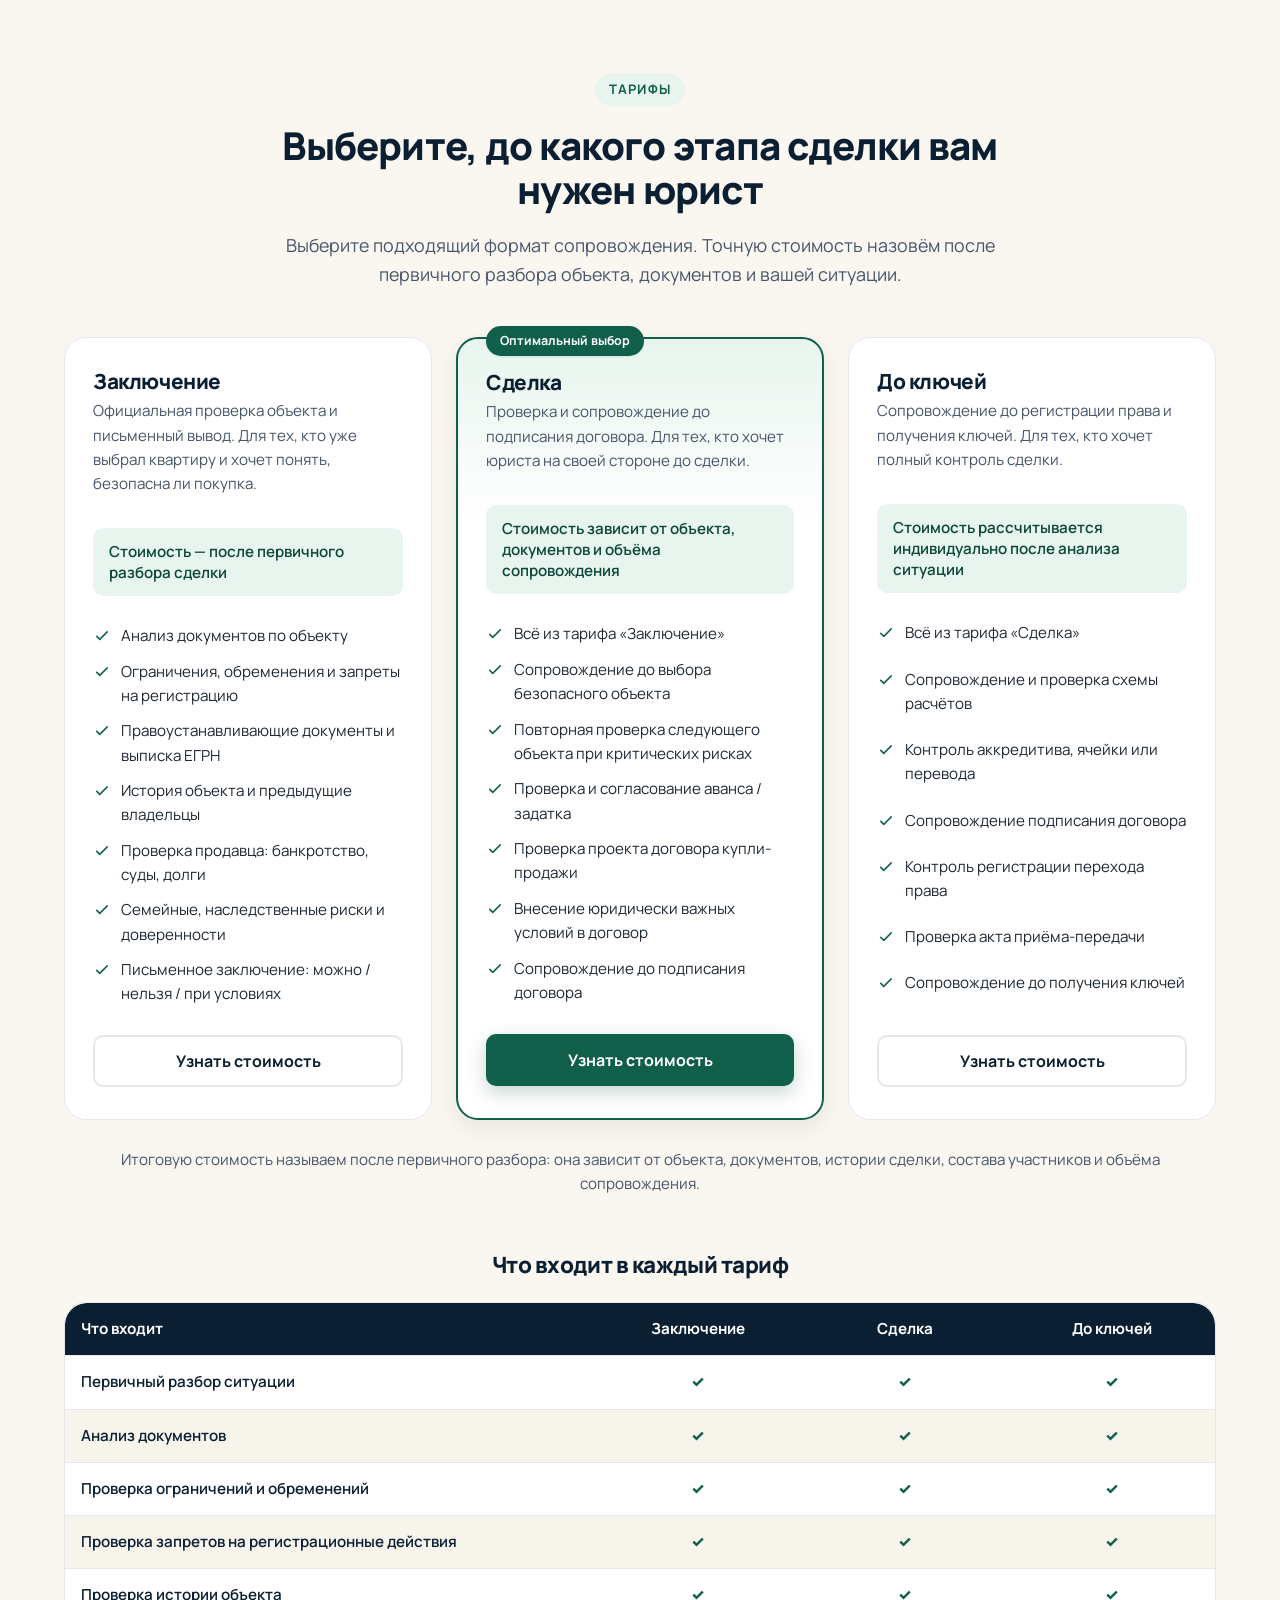
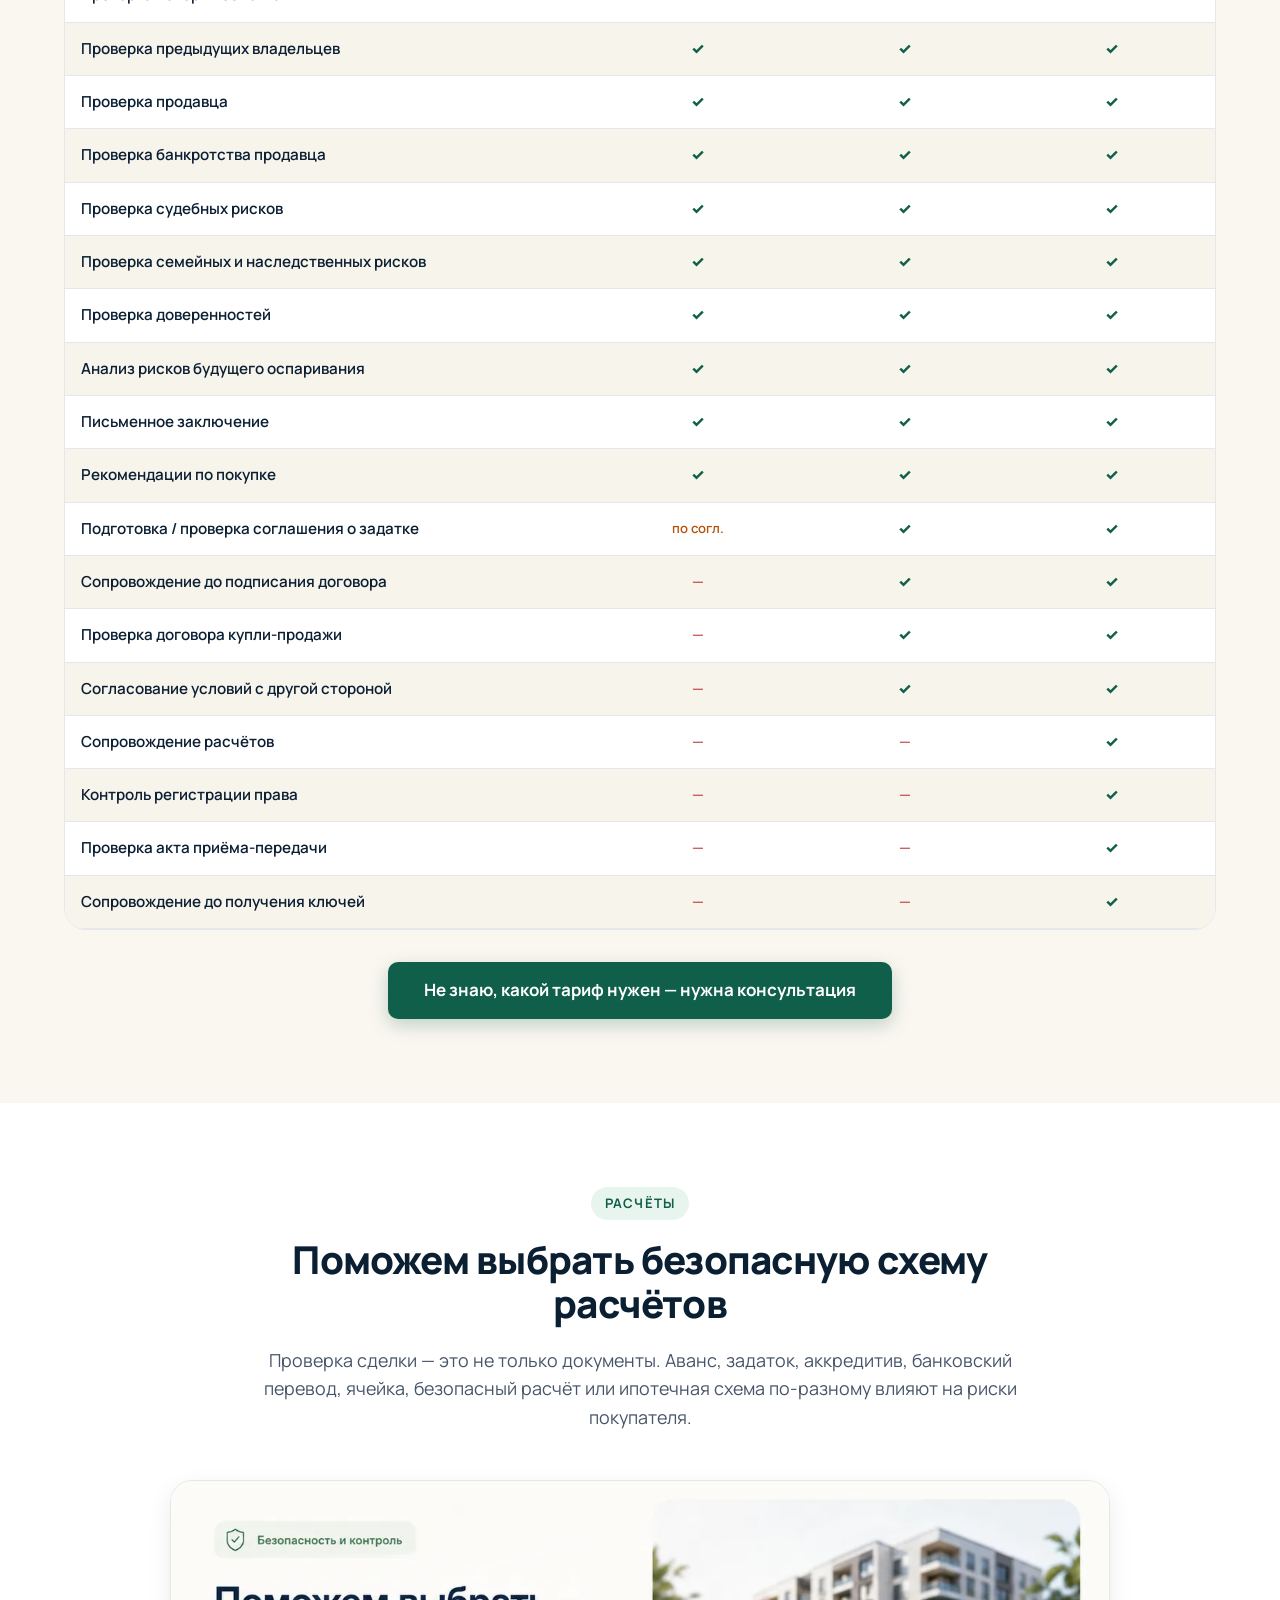
==== commit da66fdd2: "add founder message section" ====
--- a/index.html
+++ b/index.html
@@ -115,6 +115,68 @@
         </div>
       </div>
     </section>
+
+    <!-- ===================== FOUNDER MESSAGE ===================== -->
+<section class="section founder-message" id="founder-message">
+  <div class="container">
+    <div class="founder-message__card reveal" style="background: #f7f4ec; border: 1px solid rgba(19, 43, 70, 0.08); border-radius: 28px; padding: 44px; display: grid; grid-template-columns: minmax(0, 1.15fr) minmax(280px, 0.85fr); gap: 40px; align-items: center; box-shadow: 0 24px 70px rgba(19, 43, 70, 0.07);">
+      
+      <div class="founder-message__content">
+        <span class="eyebrow">ОБРАЩЕНИЕ ОСНОВАТЕЛЯ</span>
+        <h2 style="margin-top: 14px;">Покупатель не должен оставаться один в сделке</h2>
+
+        <p class="section-lead" style="margin-top: 18px;">
+          Я создал «Сторону Покупателя», потому что слишком часто вижу, как люди теряют деньги в сделках с недвижимостью.
+        </p>
+
+        <p style="margin-top: 16px; color: var(--muted);">
+          Покупатель переводит аванс, доверяет словам продавца или риелтора, а потом выясняется: документы не в порядке, у объекта есть риски, продавец не всё рассказал, схема расчётов небезопасна.
+        </p>
+
+        <p style="margin-top: 16px; color: var(--muted);">
+          В такой сделке у продавца есть свои интересы. У риелтора — свои. У банка — свои. А покупатель часто остаётся один.
+        </p>
+
+        <p style="margin-top: 16px; color: var(--muted);">
+          Наша задача — быть на вашей стороне: проверить объект, продавца, документы и расчёты, простыми словами объяснить риски и помочь пройти сделку спокойно.
+        </p>
+
+        <p style="margin-top: 16px; color: var(--navy); font-weight: 700;">
+          Мы не просто делаем отчёт. Мы рядом с вами на протяжении сделки, чтобы вы не перевели деньги туда, где есть опасность.
+        </p>
+
+        <div style="margin-top: 28px;">
+          <button class="btn btn--primary btn--lg" type="button"
+            data-open-lead-modal
+            data-goal="founder_consult"
+            data-modal-eyebrow="КОНСУЛЬТАЦИЯ ЮРИСТА"
+            data-modal-title="Поговорить с юристом"
+            data-modal-text="Оставьте телефон — мы свяжемся с вами, уточним ситуацию и подскажем, как безопасно пройти сделку.">
+            Поговорить с юристом
+          </button>
+        </div>
+      </div>
+
+      <div class="founder-message__visual" style="position: relative;">
+        <div style="border-radius: 24px; overflow: hidden; box-shadow: 0 18px 50px rgba(19, 43, 70, 0.14);">
+          <img
+            src="insar.jpg"
+            alt="Инсар Валиахметов — основатель сервиса Сторона Покупателя"
+            loading="lazy"
+            style="display: block; width: 100%; height: auto;"
+          >
+        </div>
+
+        <div style="margin-top: 18px; background: #ffffff; border-radius: 20px; padding: 18px 20px; border: 1px solid rgba(19, 43, 70, 0.08);">
+          <div style="font-weight: 800; color: var(--navy);">Инсар Валиахметов</div>
+          <div style="margin-top: 4px; color: var(--muted);">основатель «Стороны Покупателя»</div>
+        </div>
+      </div>
+
+    </div>
+  </div>
+</section>
+<!-- =================== /FOUNDER MESSAGE ===================== -->
 
     <!-- ====================== PAIN ====================== -->
     <section class="section section--alt" id="check-apartment">
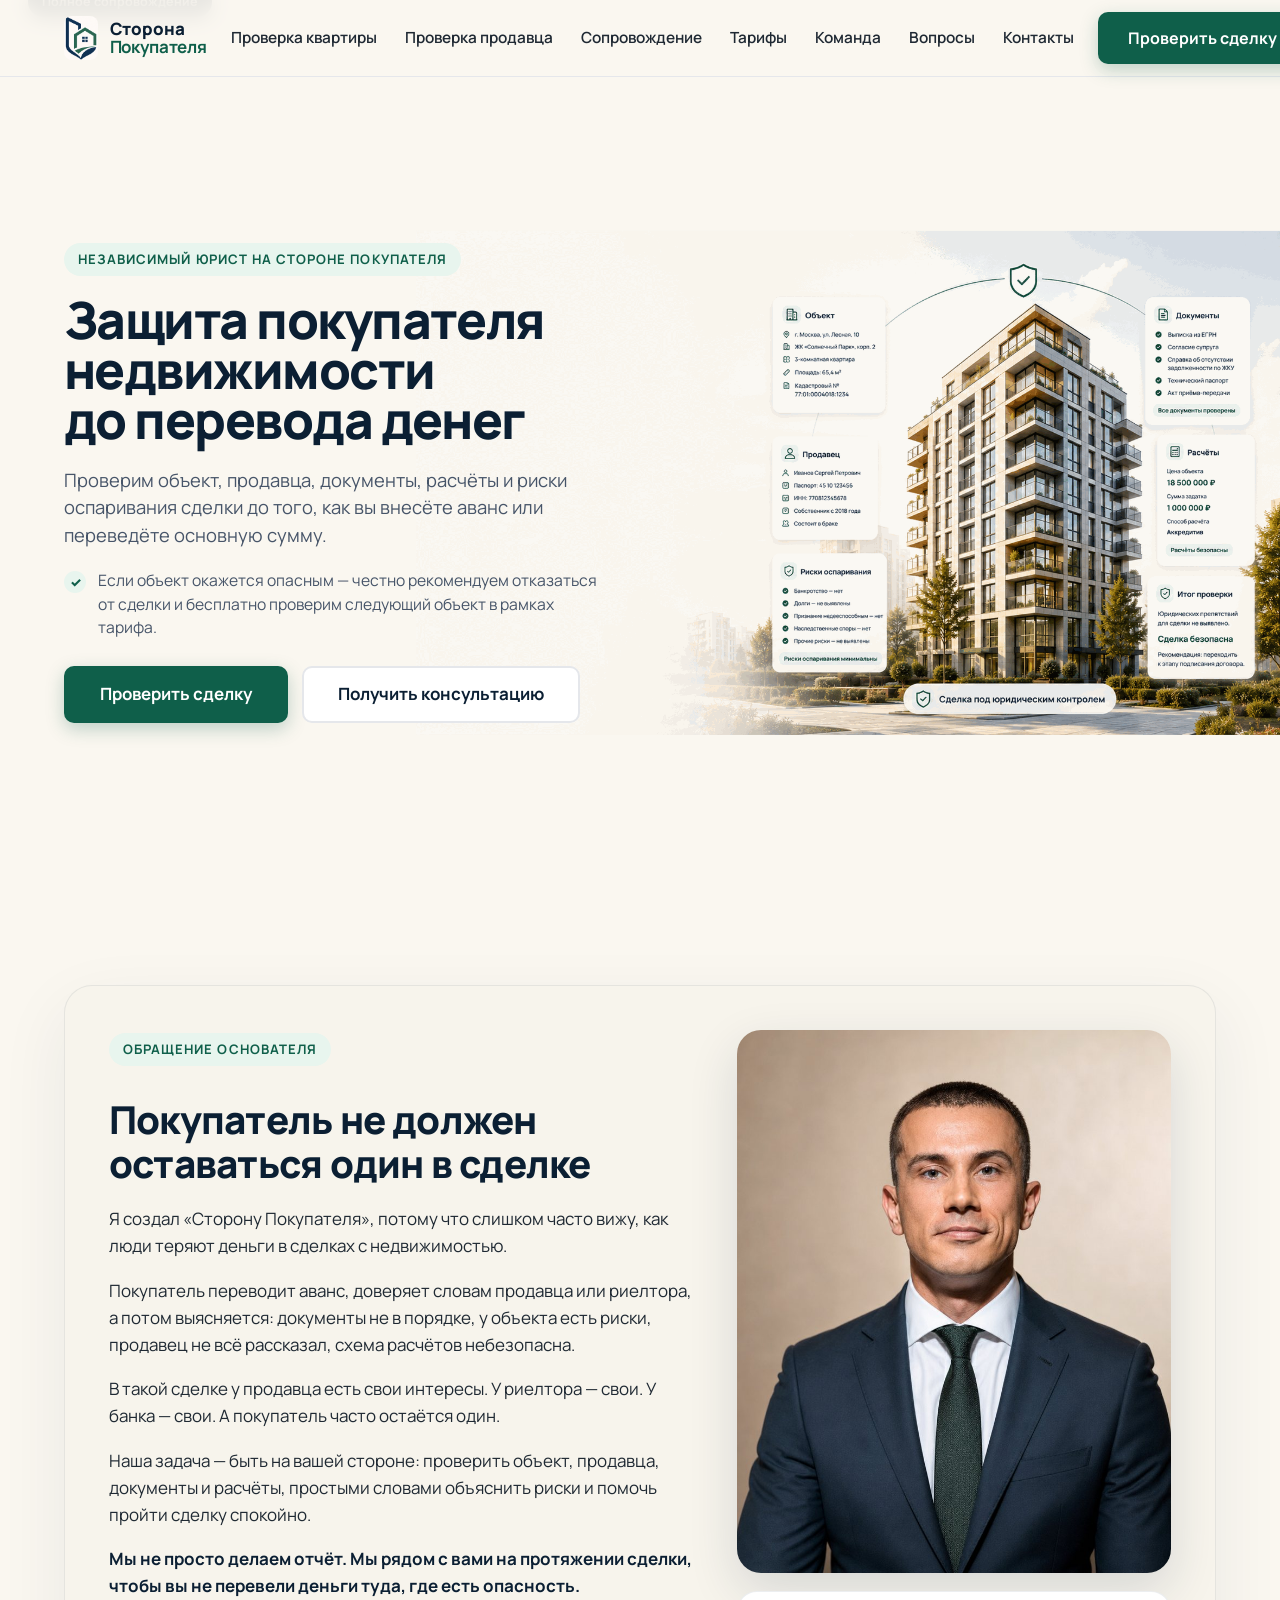
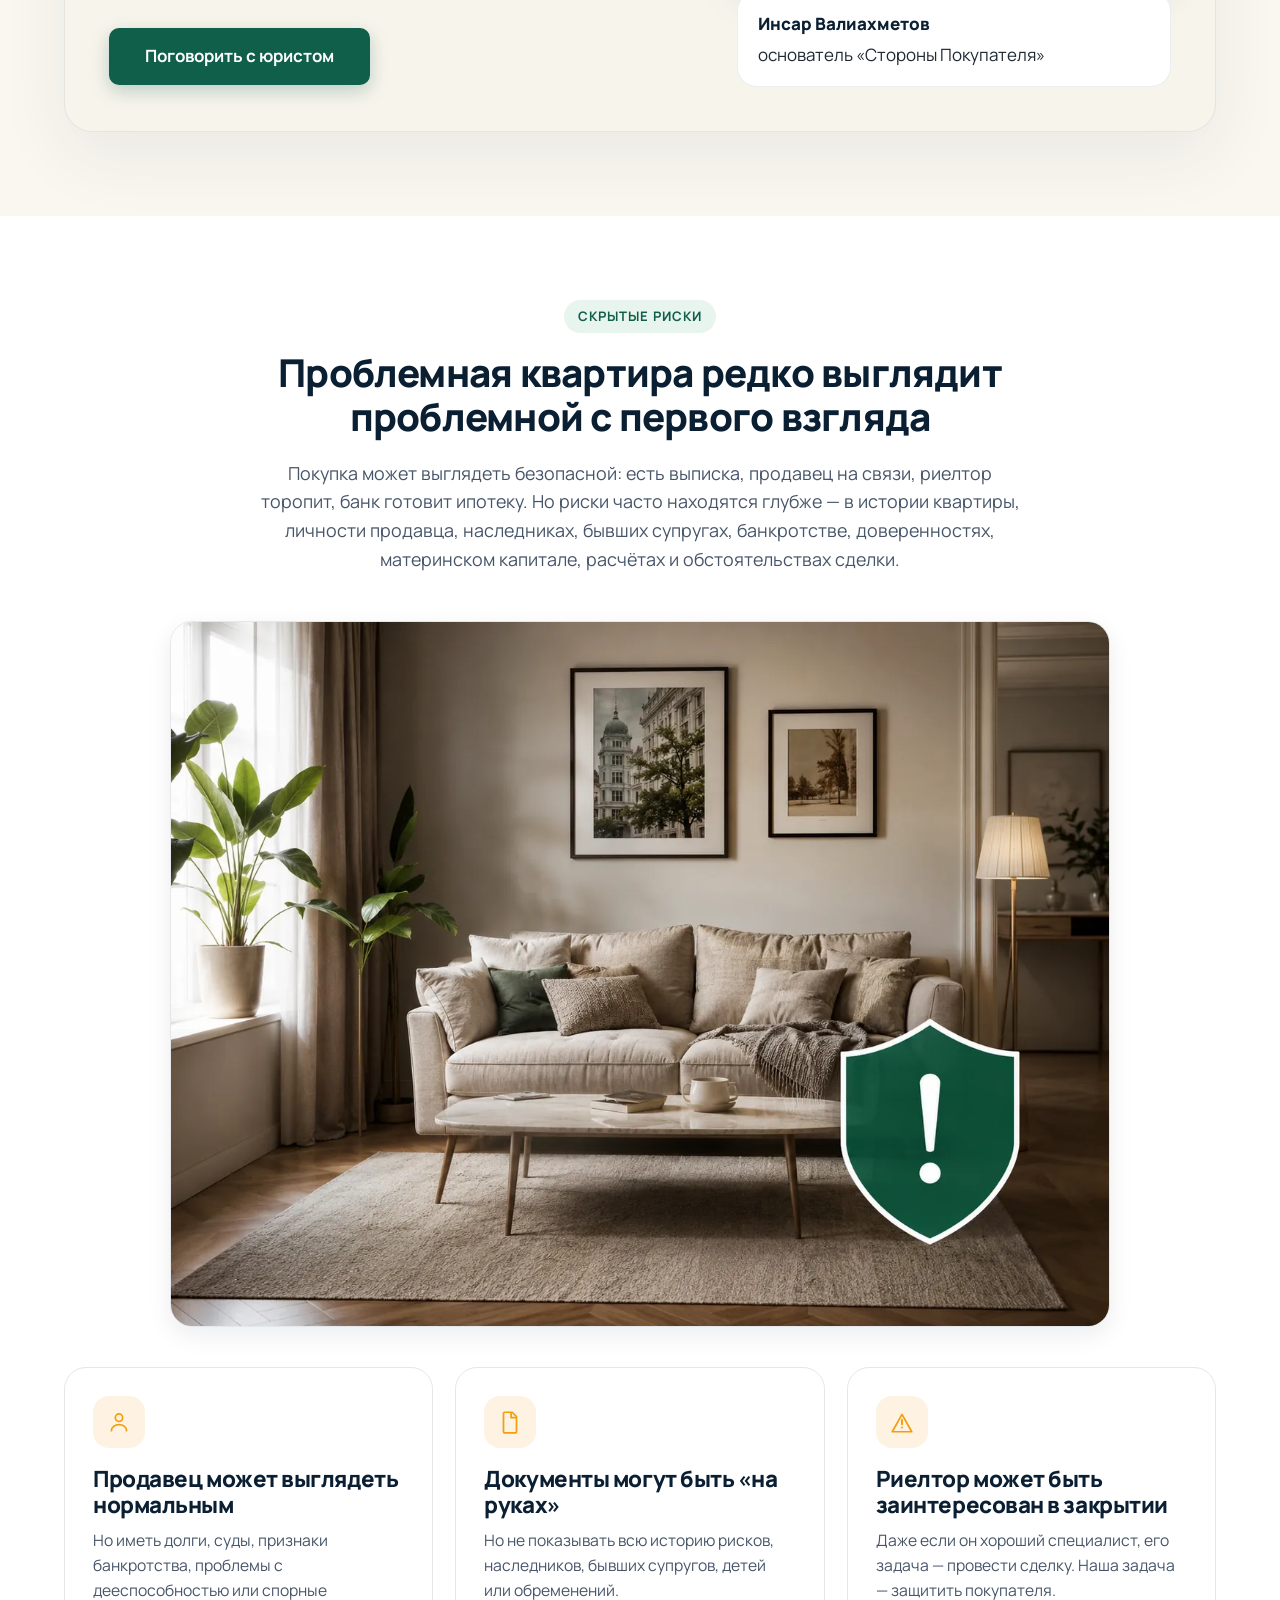
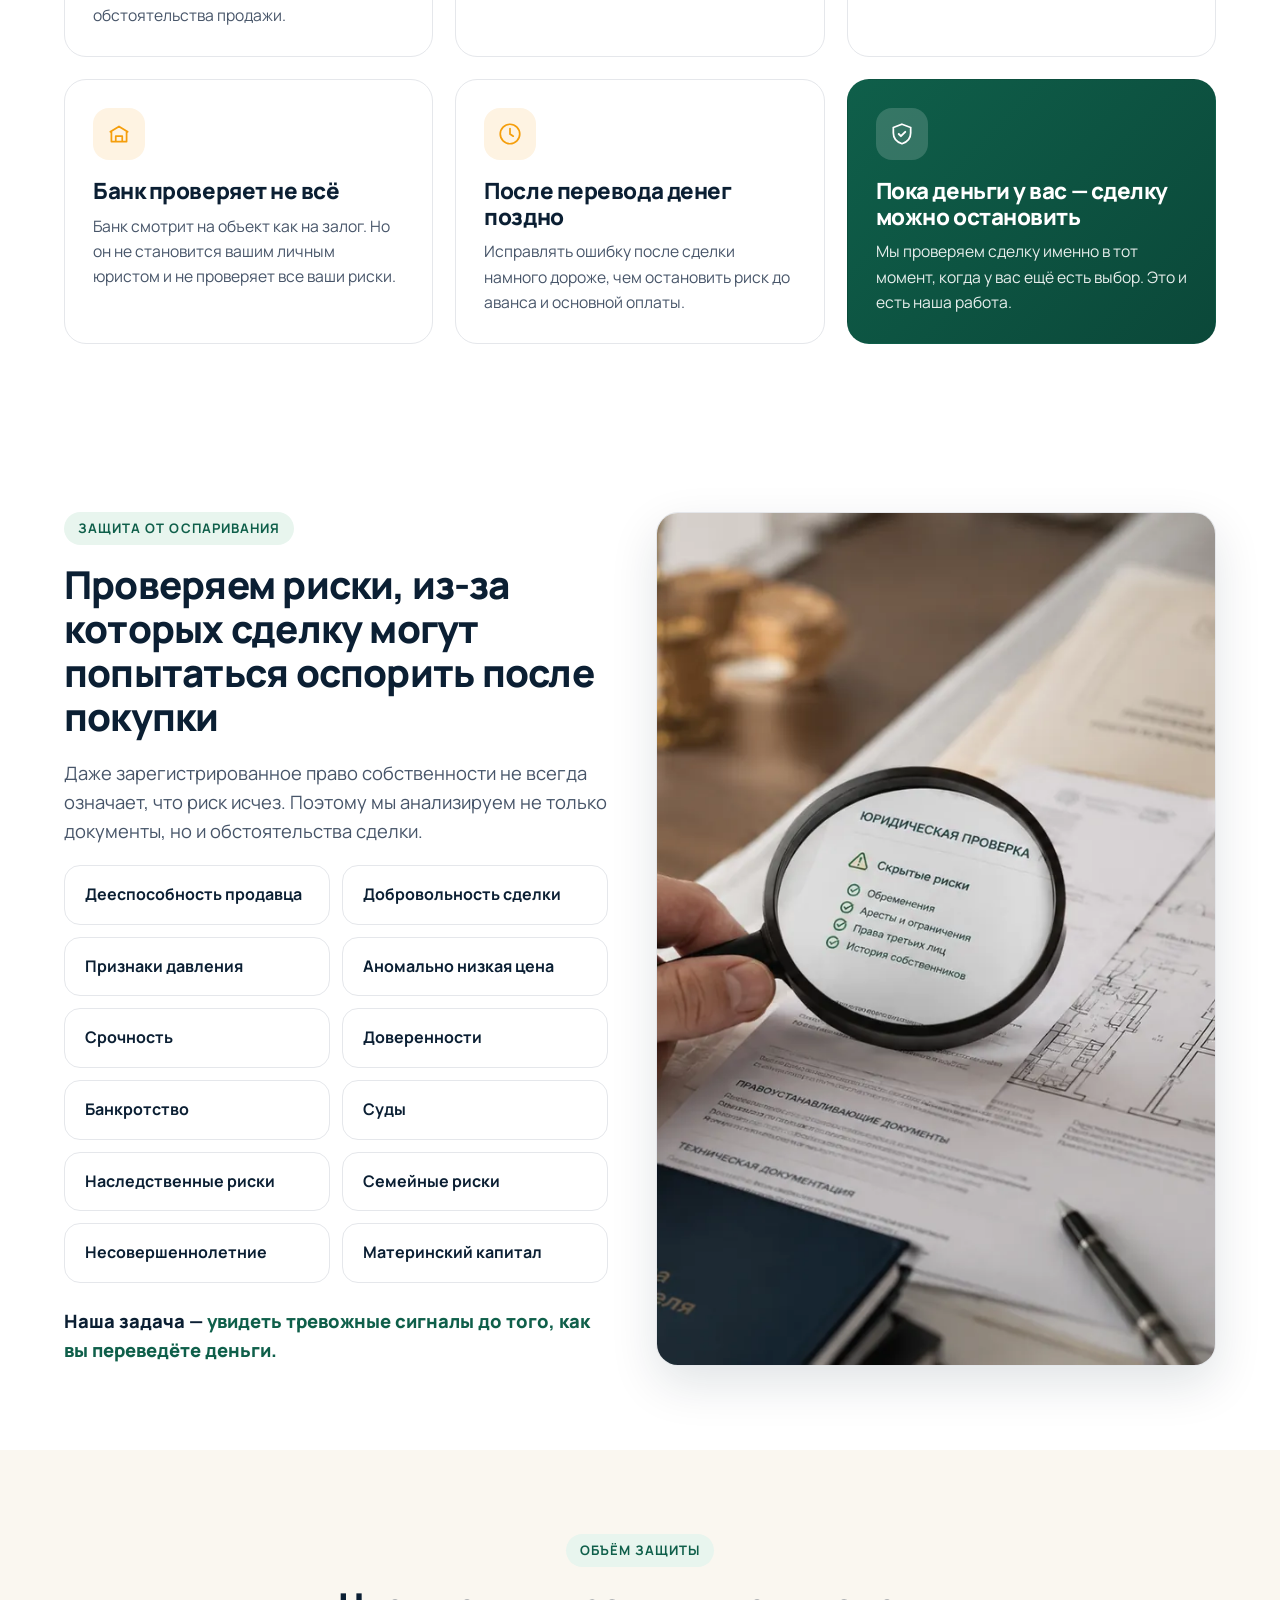
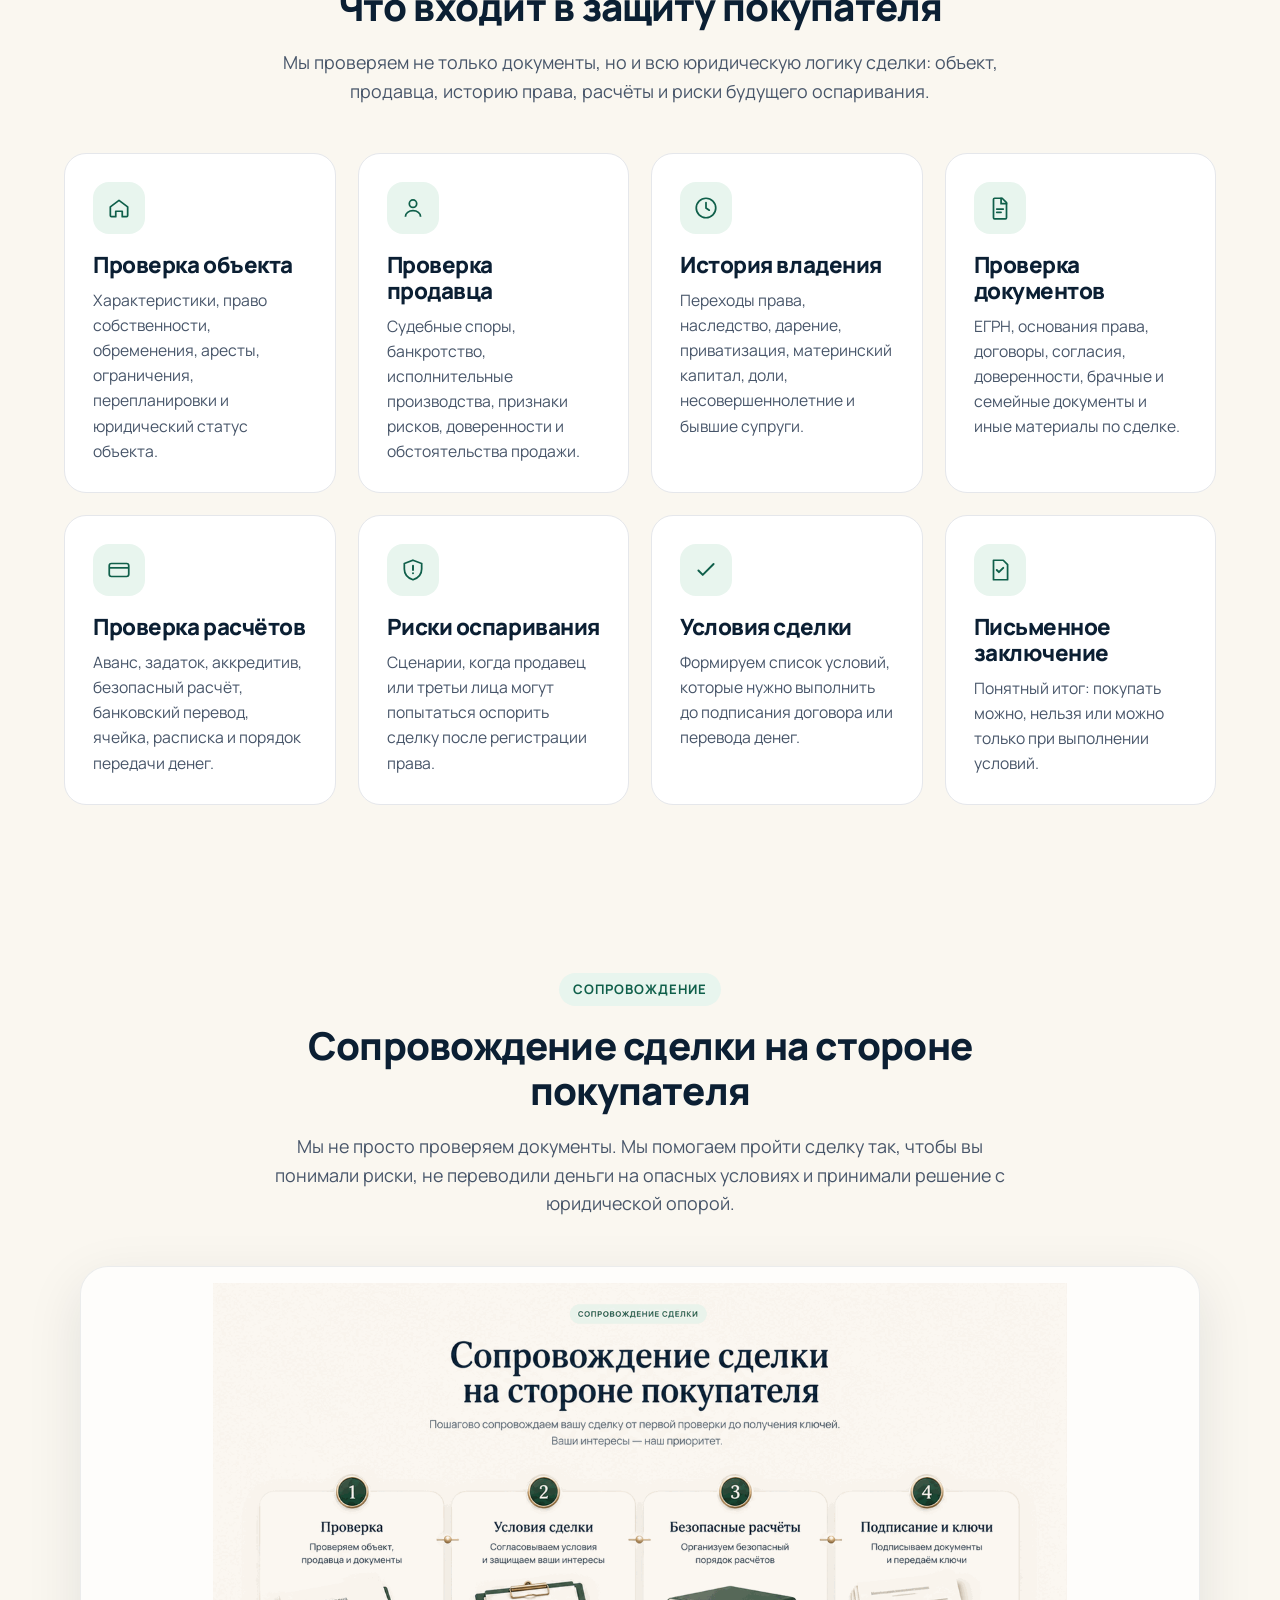
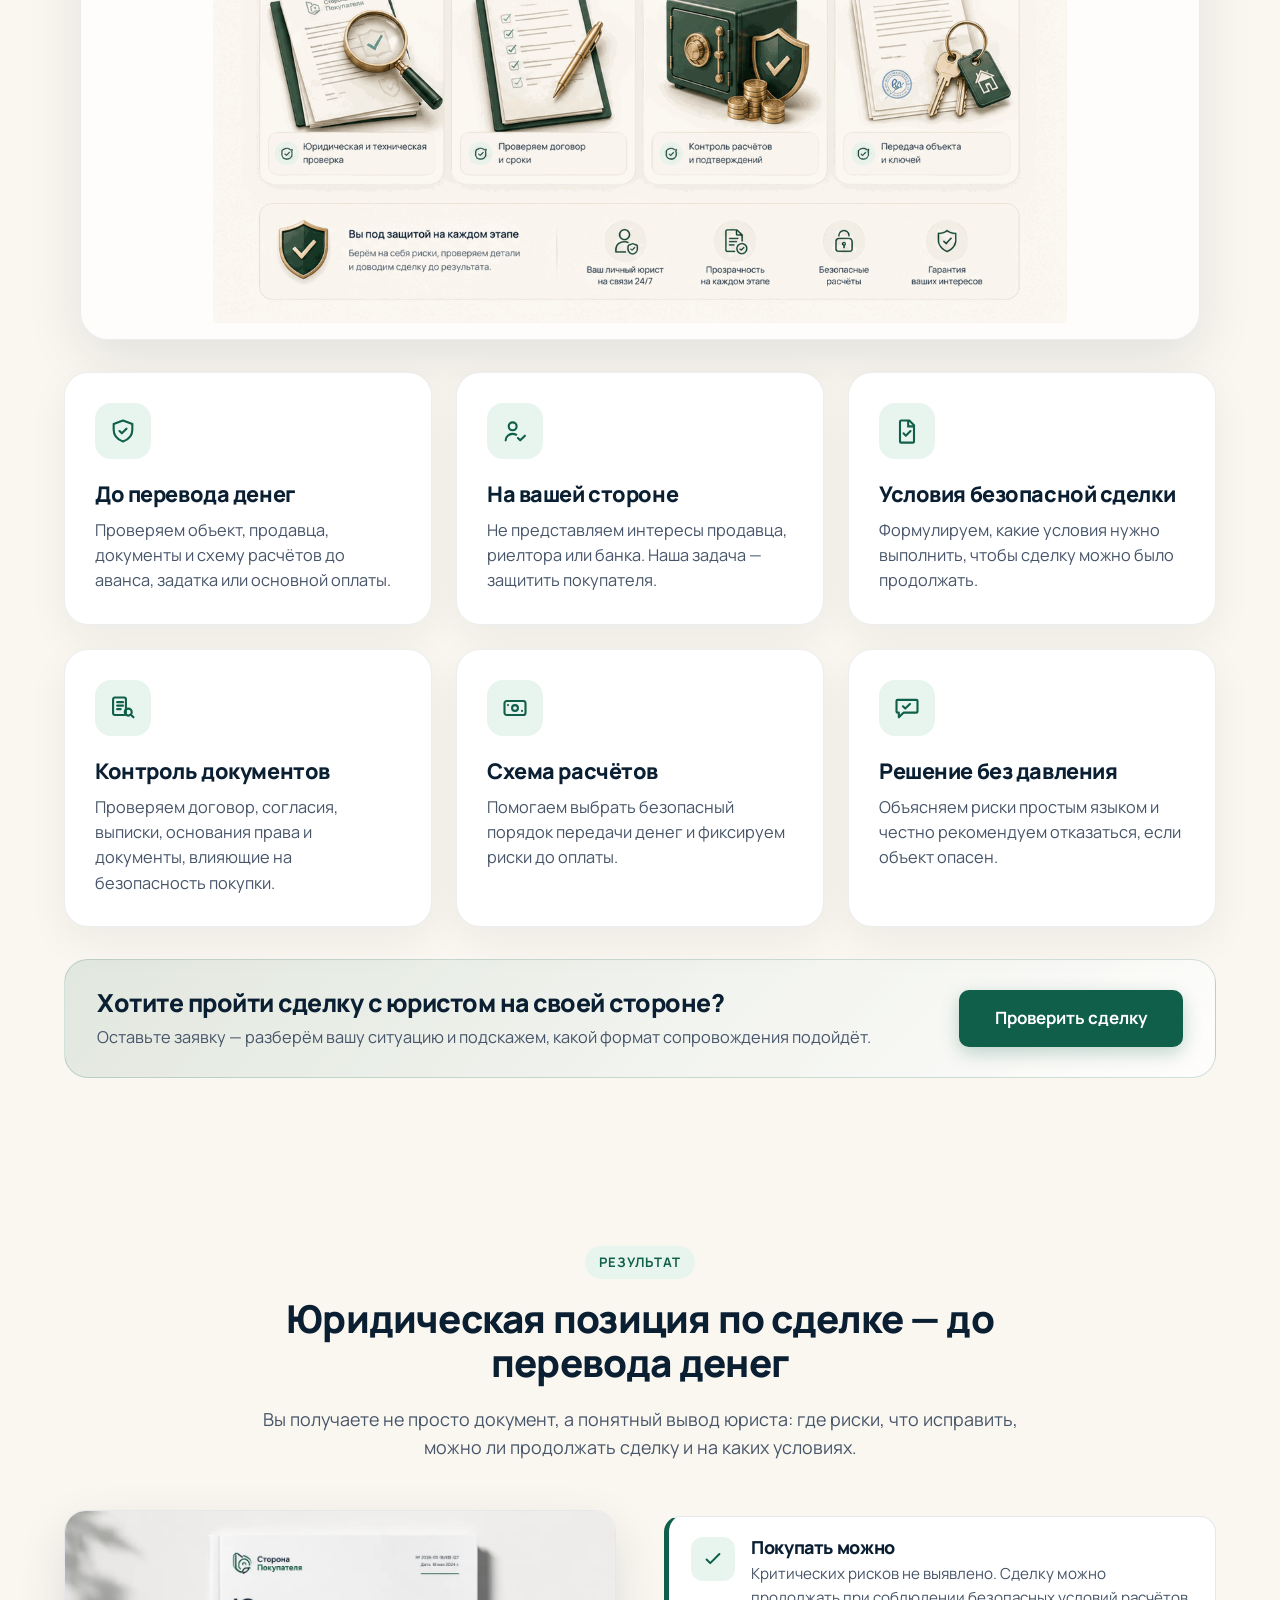
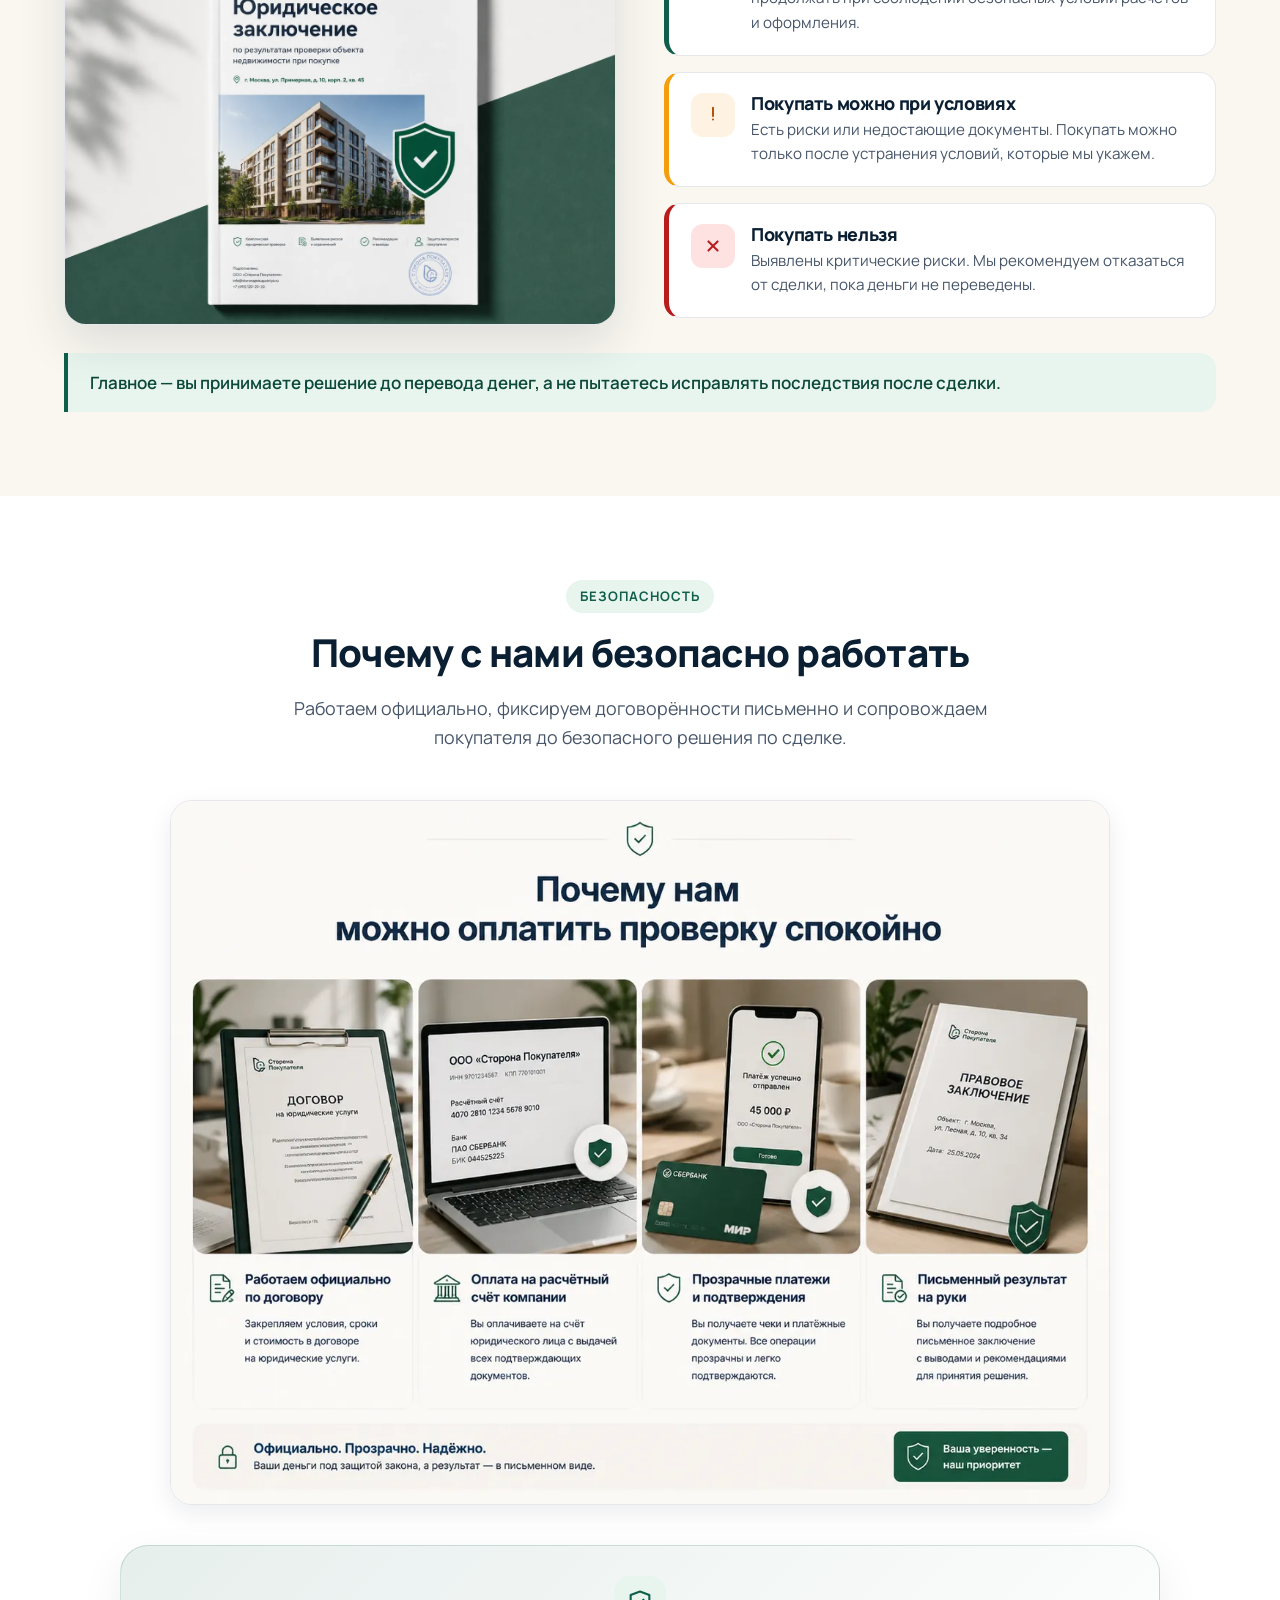
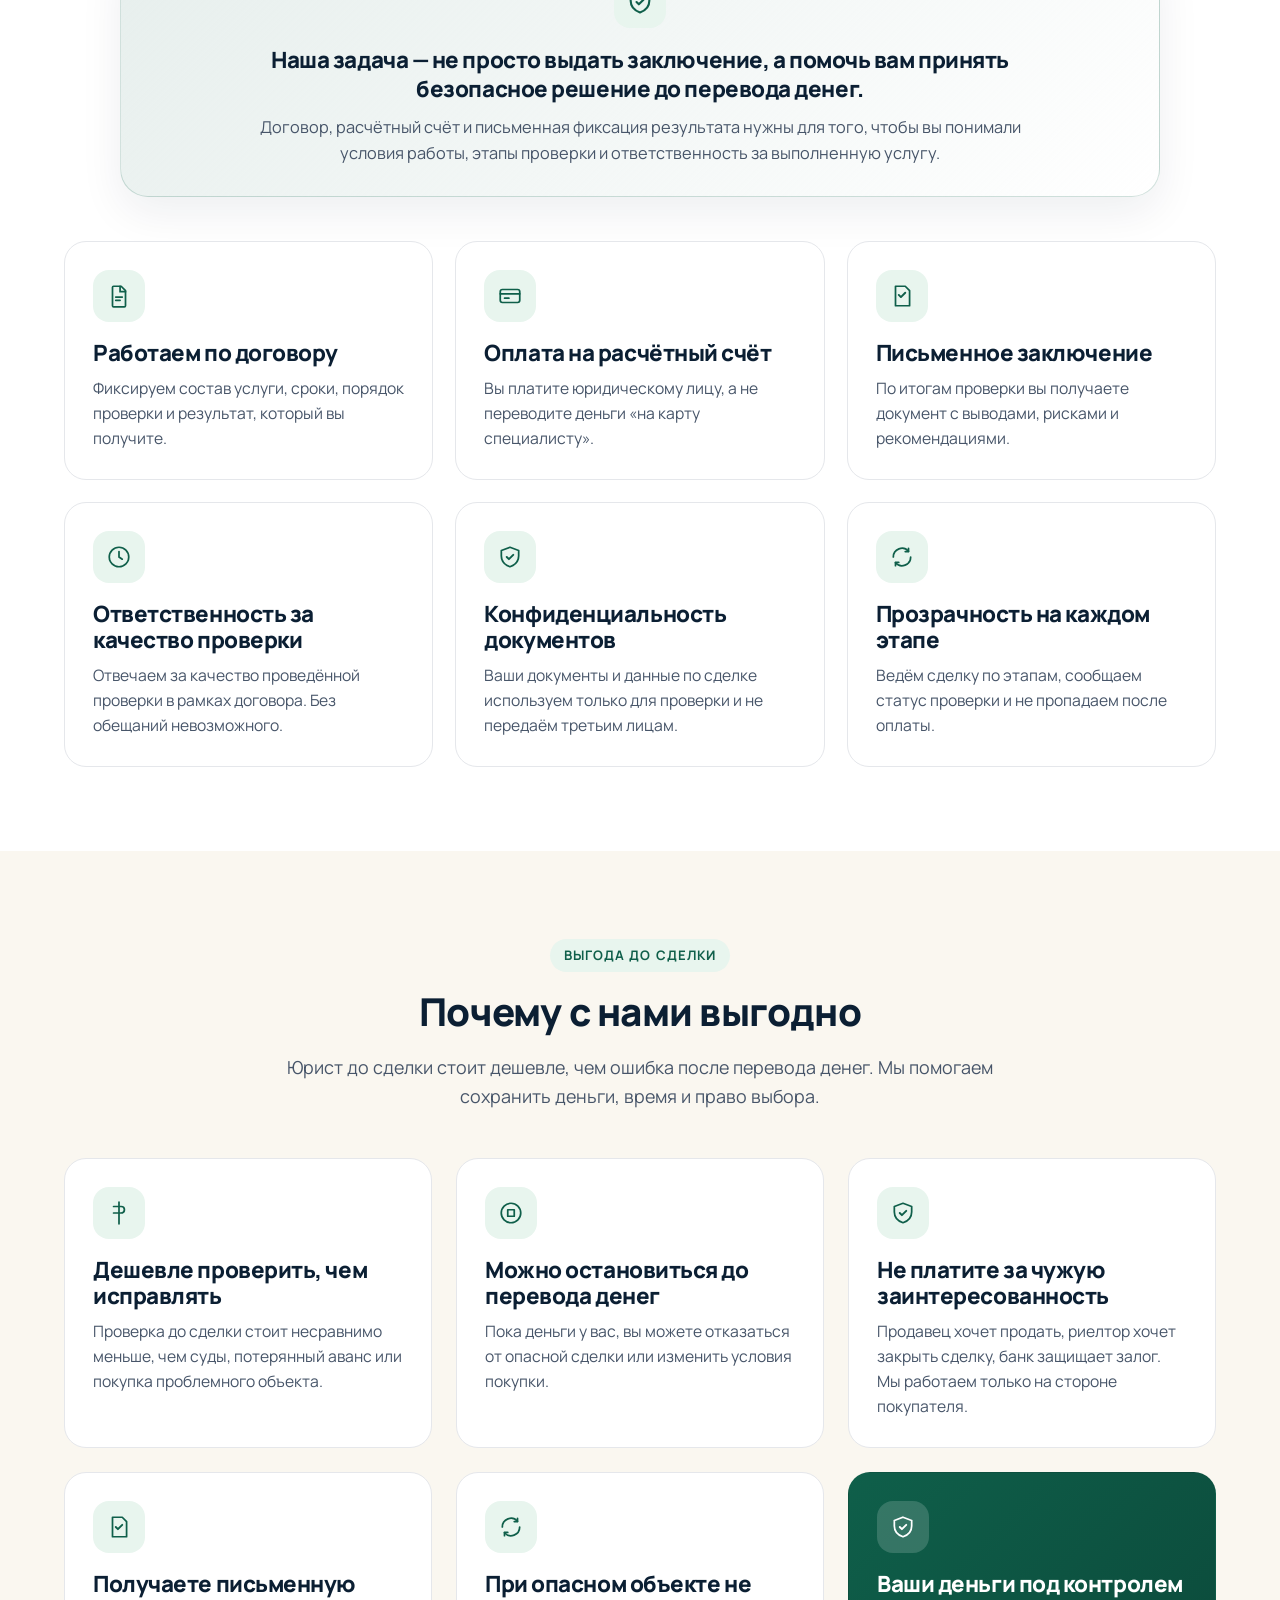
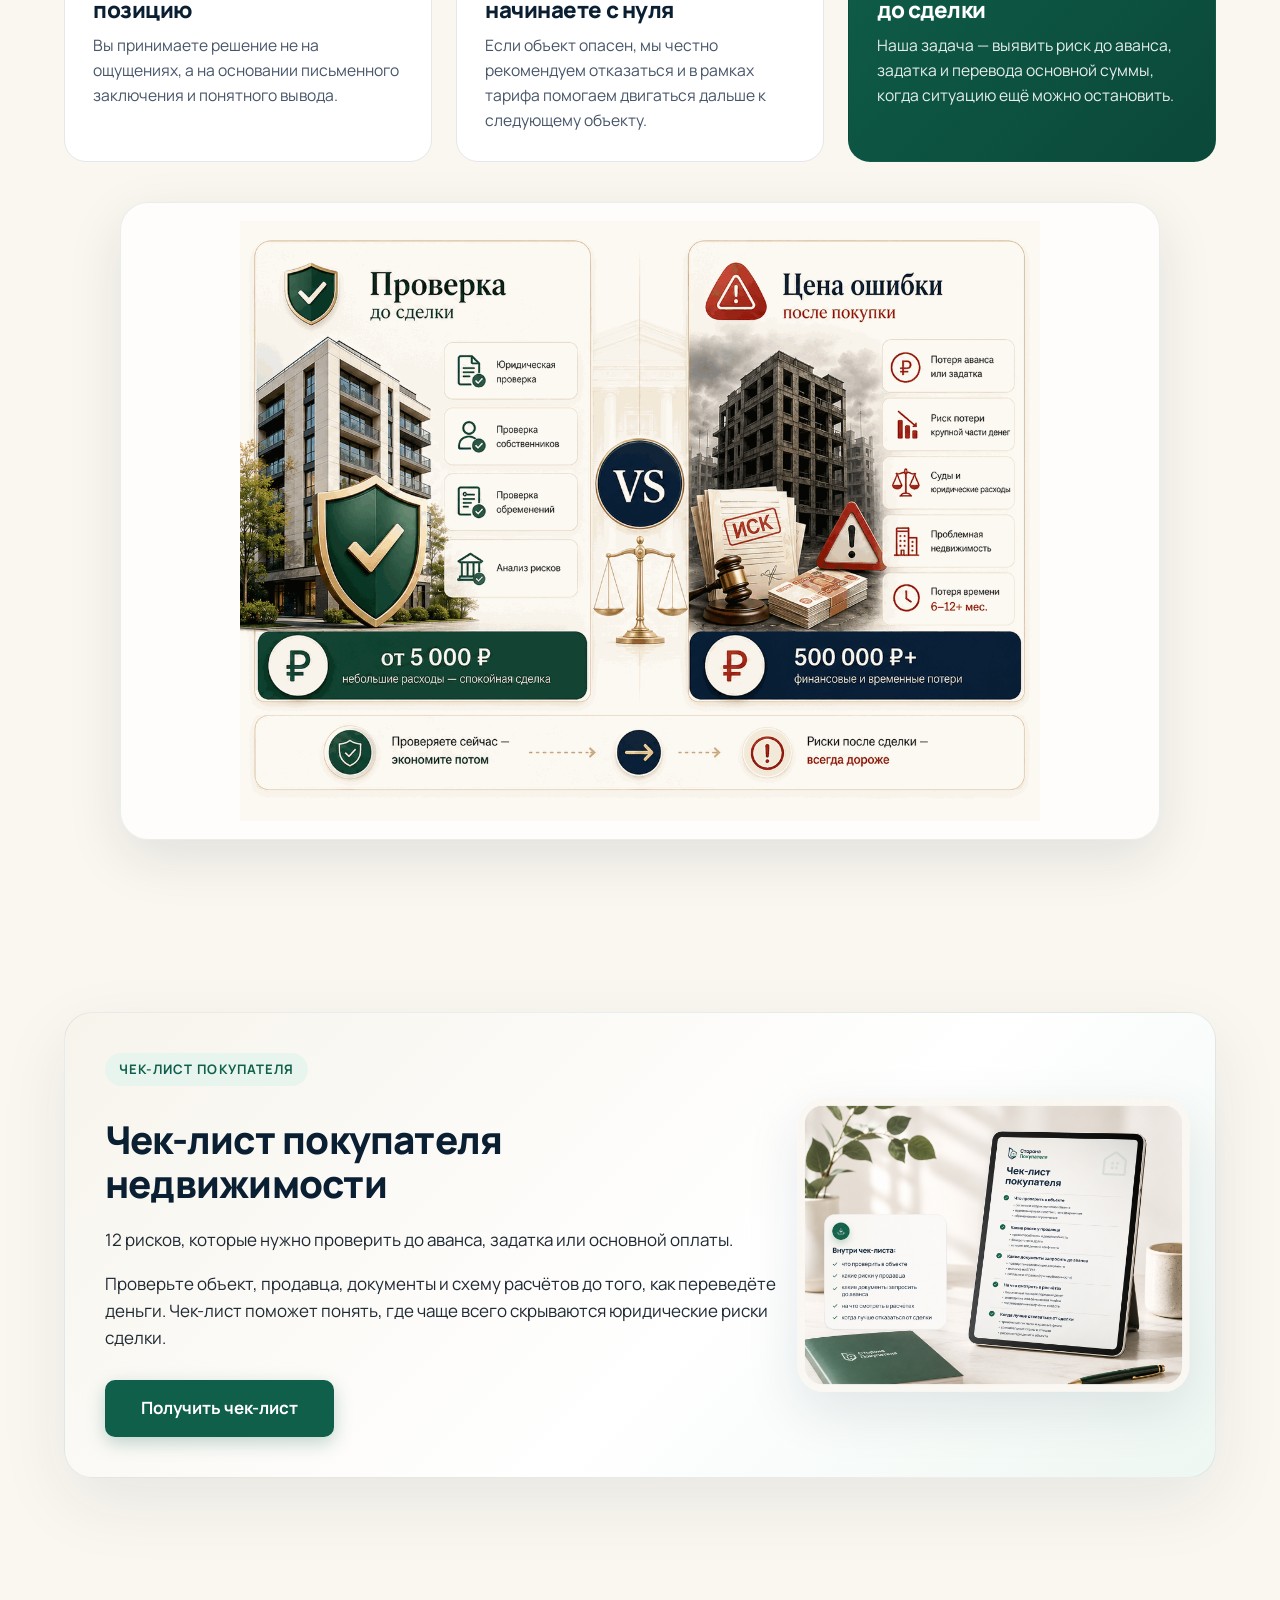
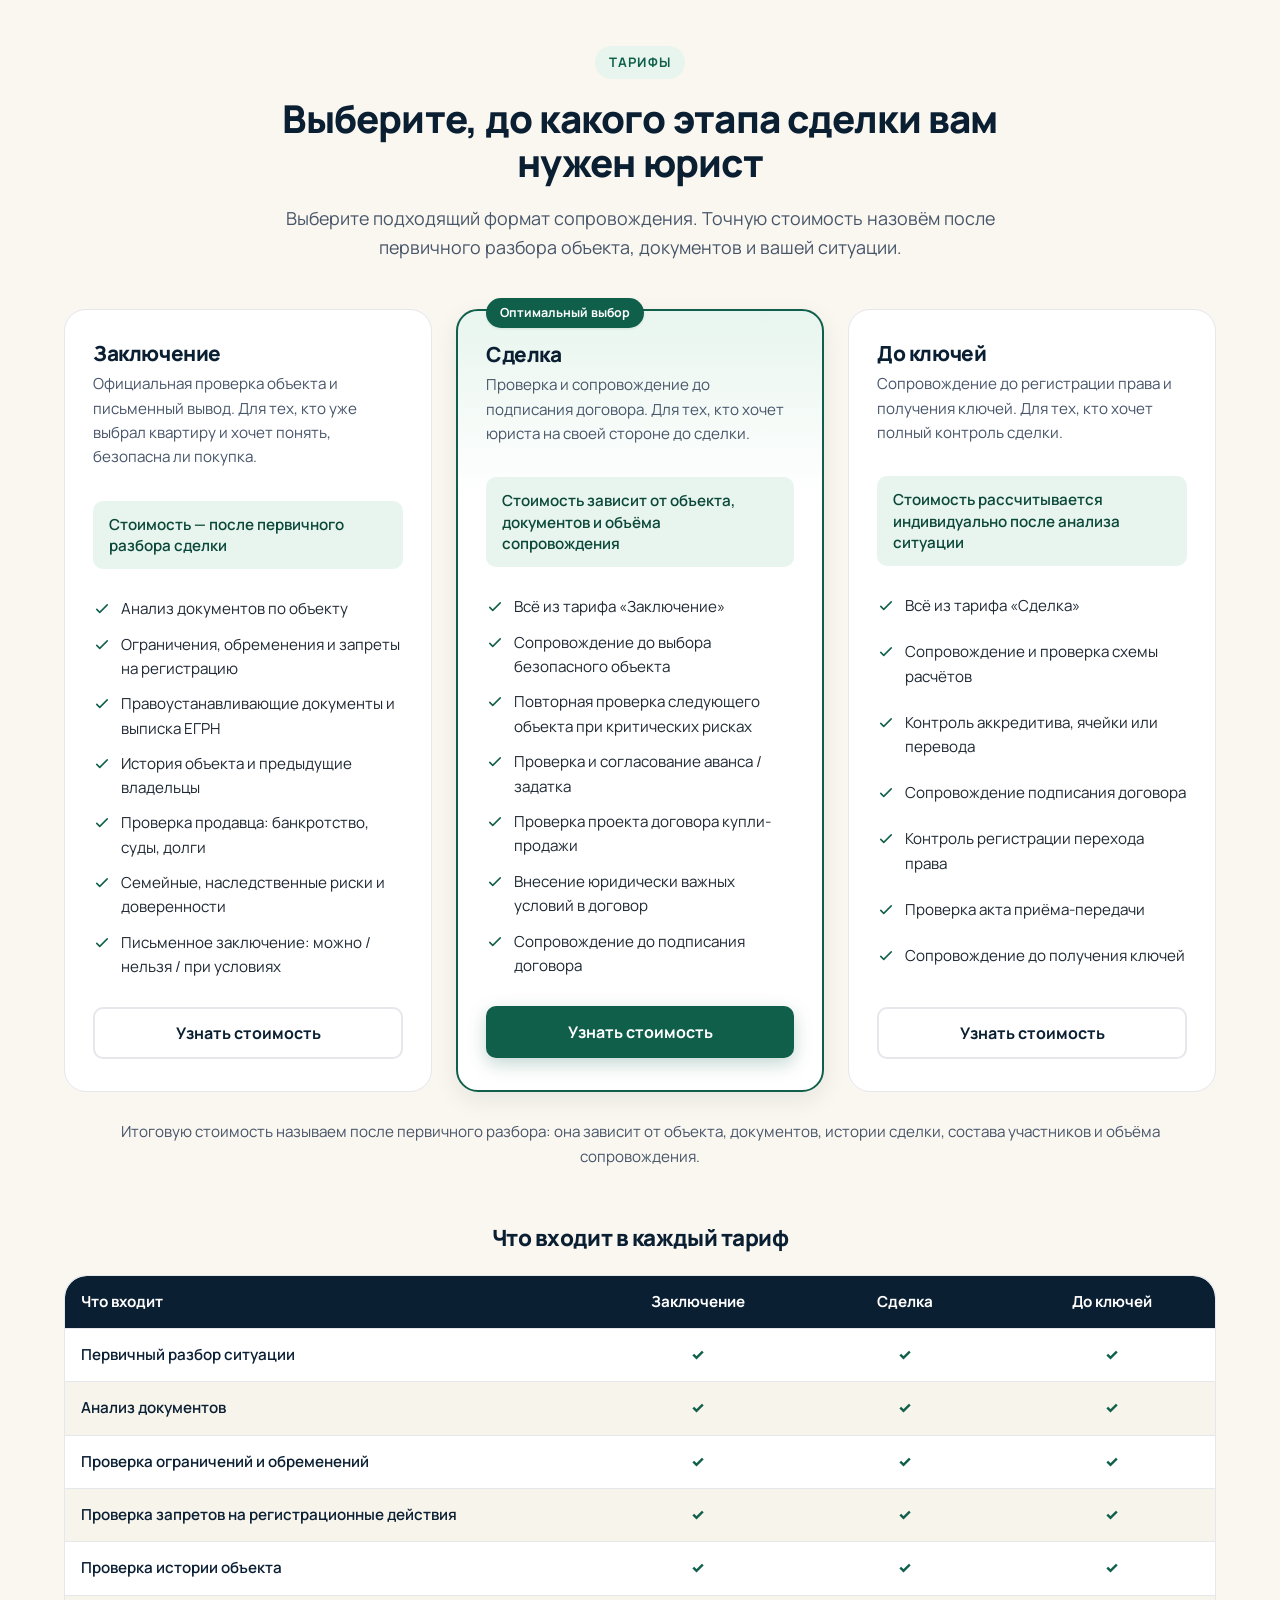
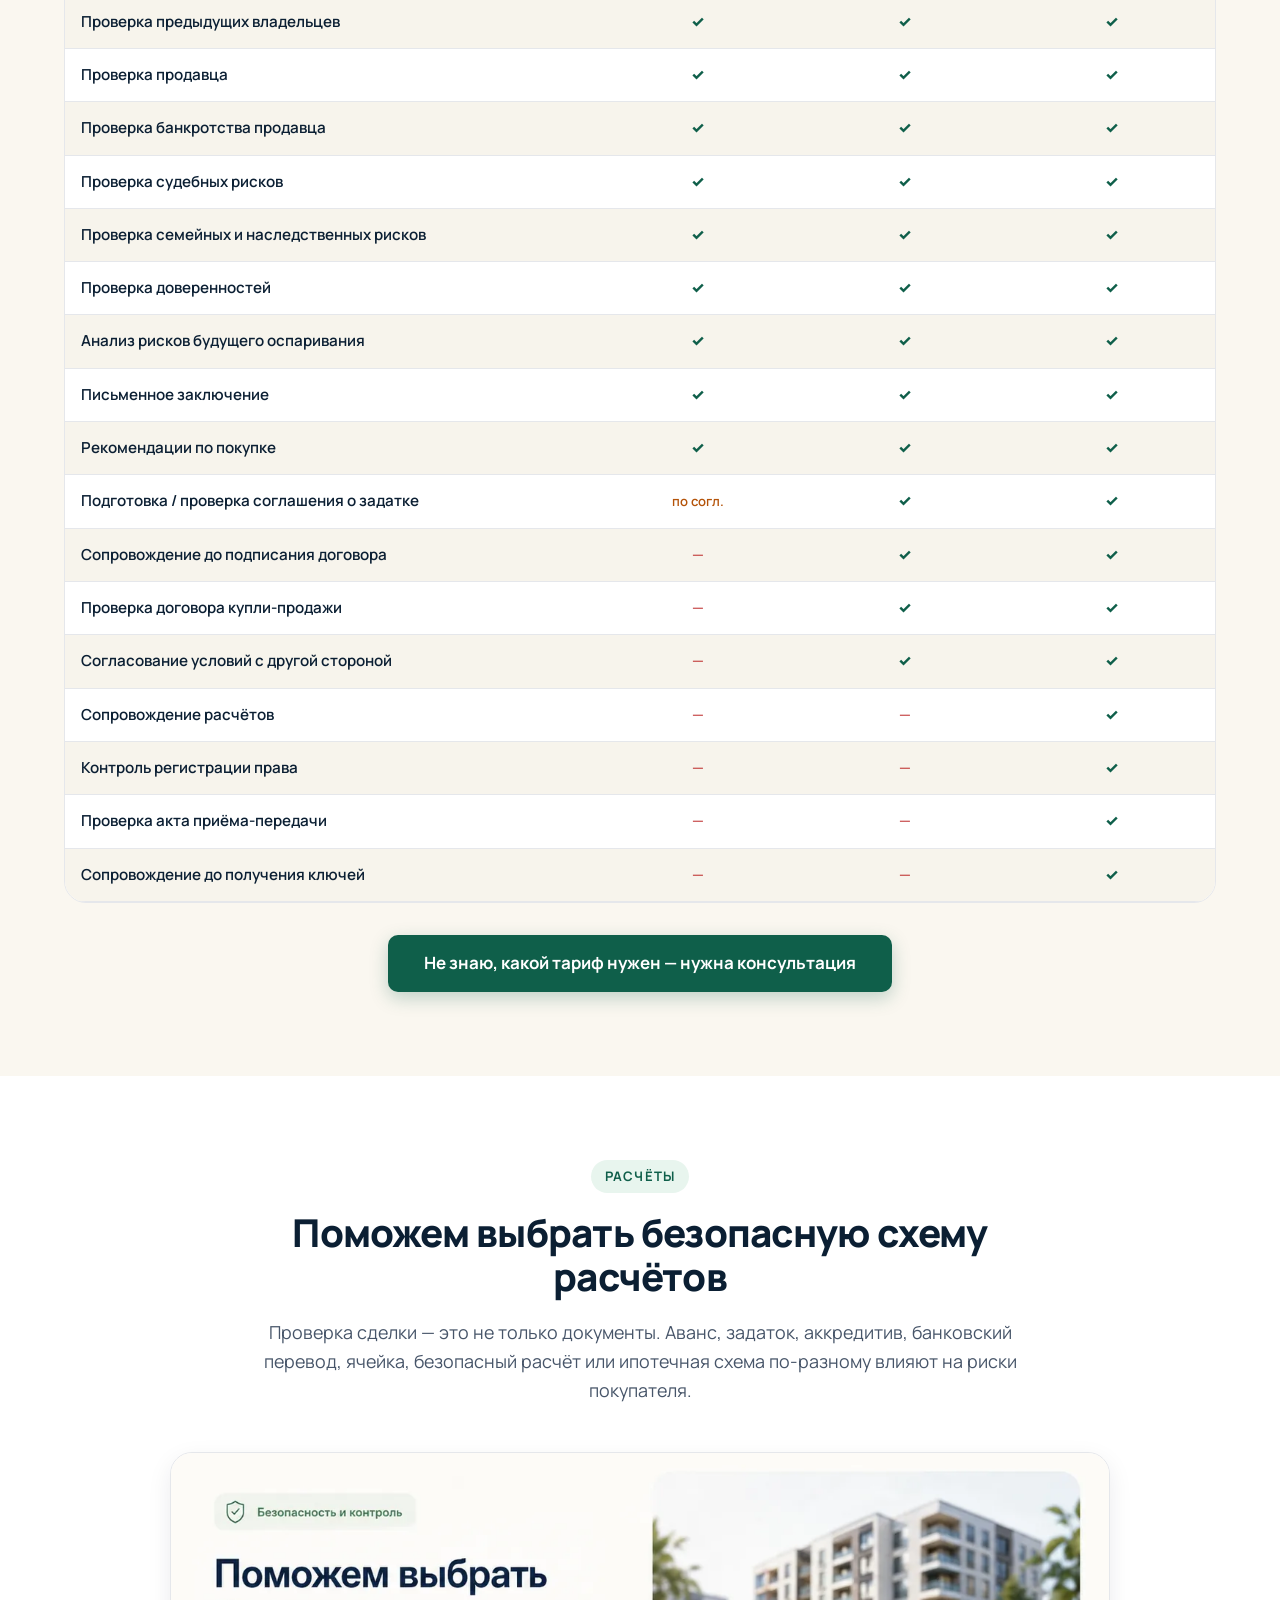
==== commit 982e5ea3: "Update index.html" ====
--- a/index.html
+++ b/index.html
@@ -503,7 +503,7 @@
       
       <div class="lead-magnet__content">
         <span class="eyebrow">ЧЕК-ЛИСТ ПОКУПАТЕЛЯ</span>
-        <h2 style="margin-top: 14px;">Получите чек-лист покупателя недвижимости</h2>
+        <h2 style="margin-top: 14px;">Чек-лист покупателя недвижимости</h2>
         <p class="section-lead" style="margin-top: 16px; max-width: 680px;">
           12 рисков, которые нужно проверить до аванса, задатка или основной оплаты.
         </p>
@@ -523,7 +523,7 @@
           </button>
         </div>
       </div>
-<div class="lead-magnet__visual" style="border-radius: 24px; overflow: hidden; box-shadow: 0 18px 50px rgba(19, 43, 70, 0.10);">
+<div class="lead-magnet__visual" style="border-radius: 24px; overflow: hidden; box-shadow: 0 18px 50px rgba(19, 43, 70, 0.10); transform: scale(1.08); transform-origin: center;">
   <img
     src="Чек-лист.png"
     alt="Чек-лист покупателя недвижимости"
@@ -535,7 +535,7 @@
     </div>
   </div>
 </section>
-<!-- =================== /LEAD MAGNET ===================== -->№
+<!-- =================== /LEAD MAGNET ===================== -->
     <!-- ====================== PRICING ====================== -->
     <section class="section" id="pricing" data-goal-view="pricing_view">
       <div class="container">
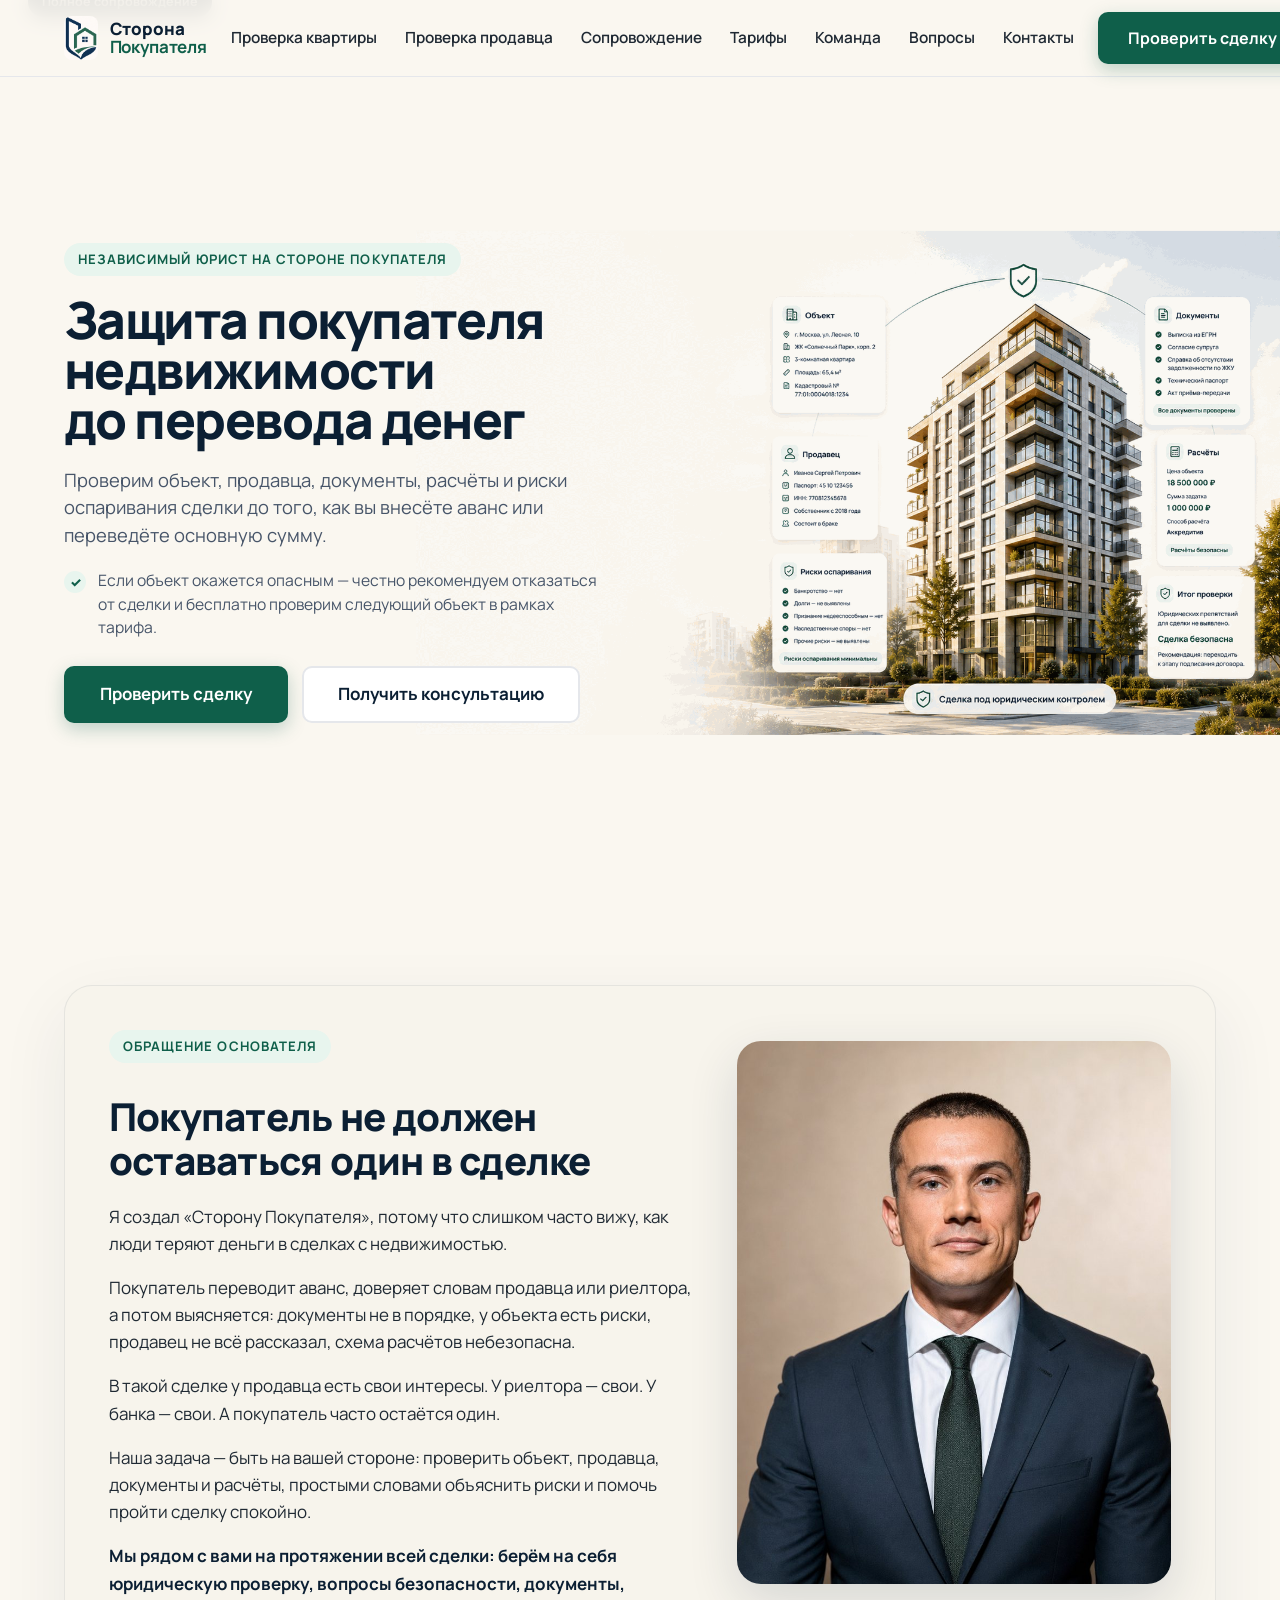
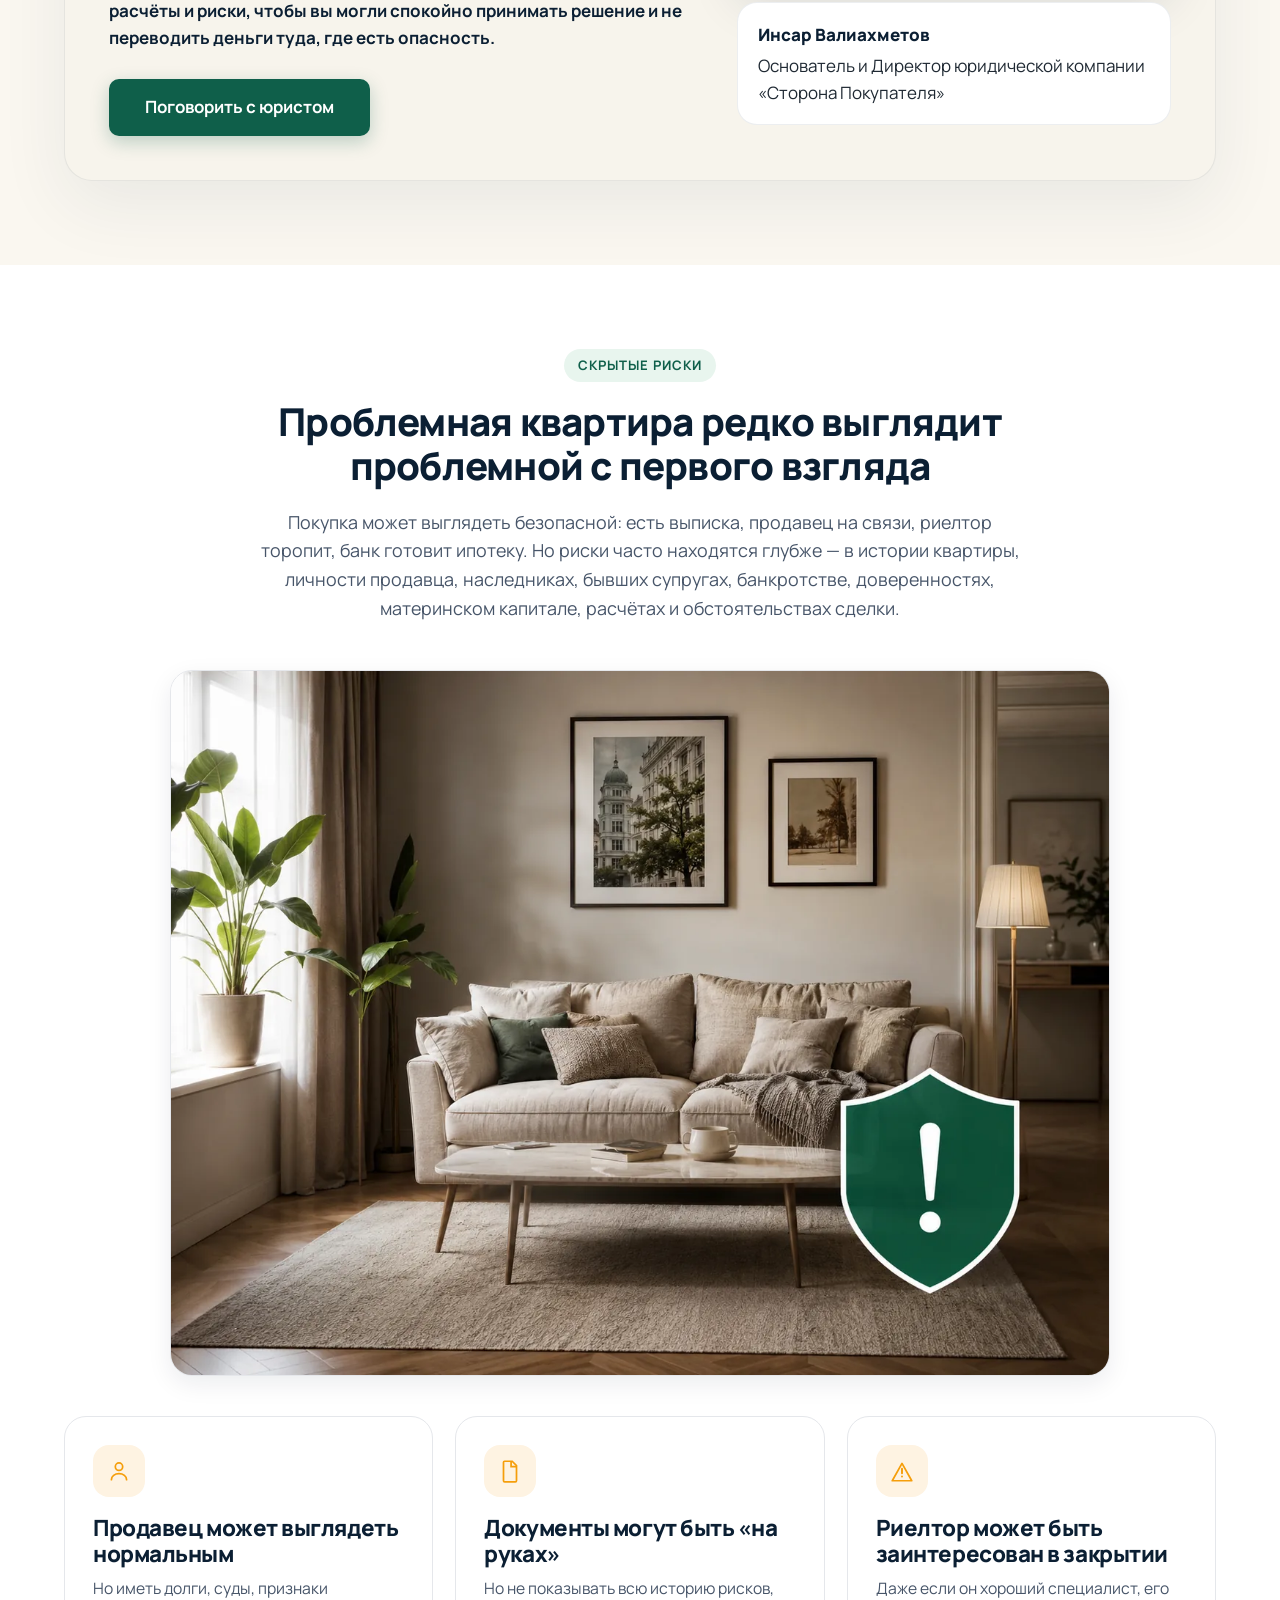
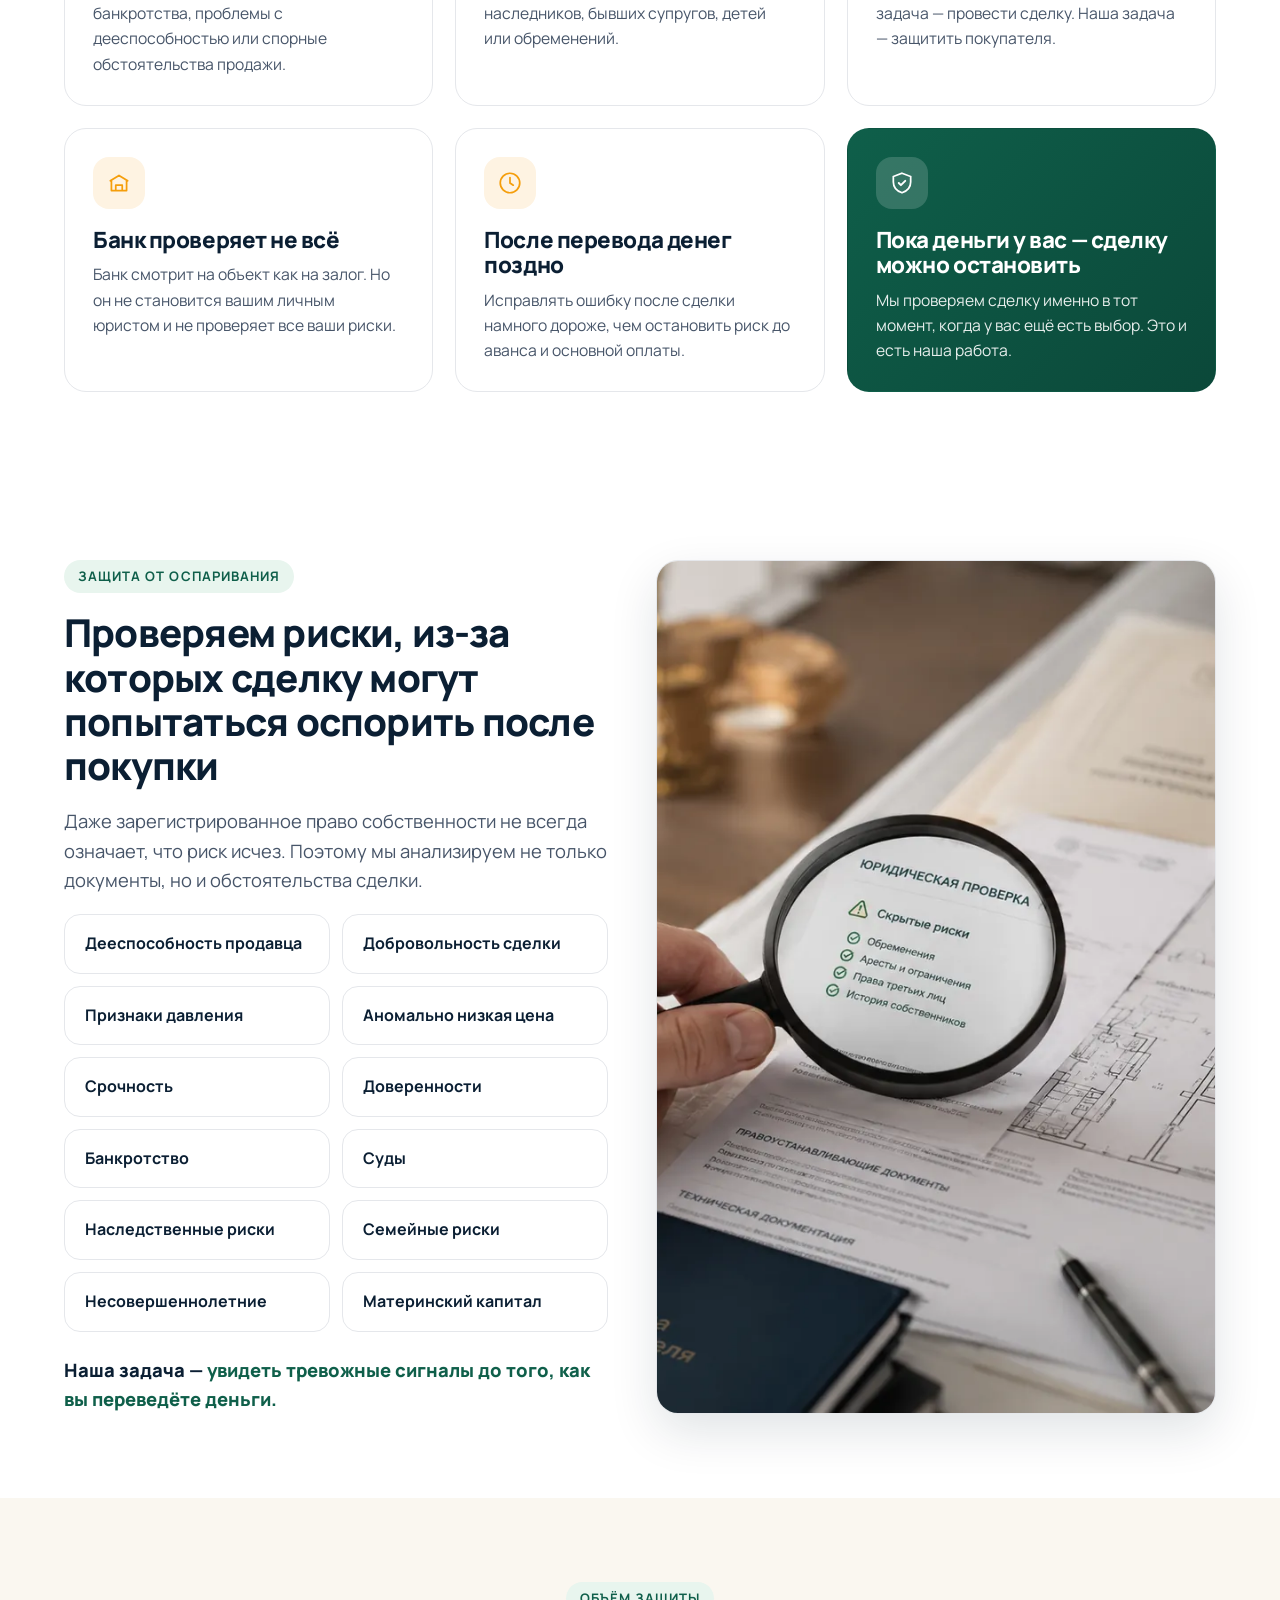
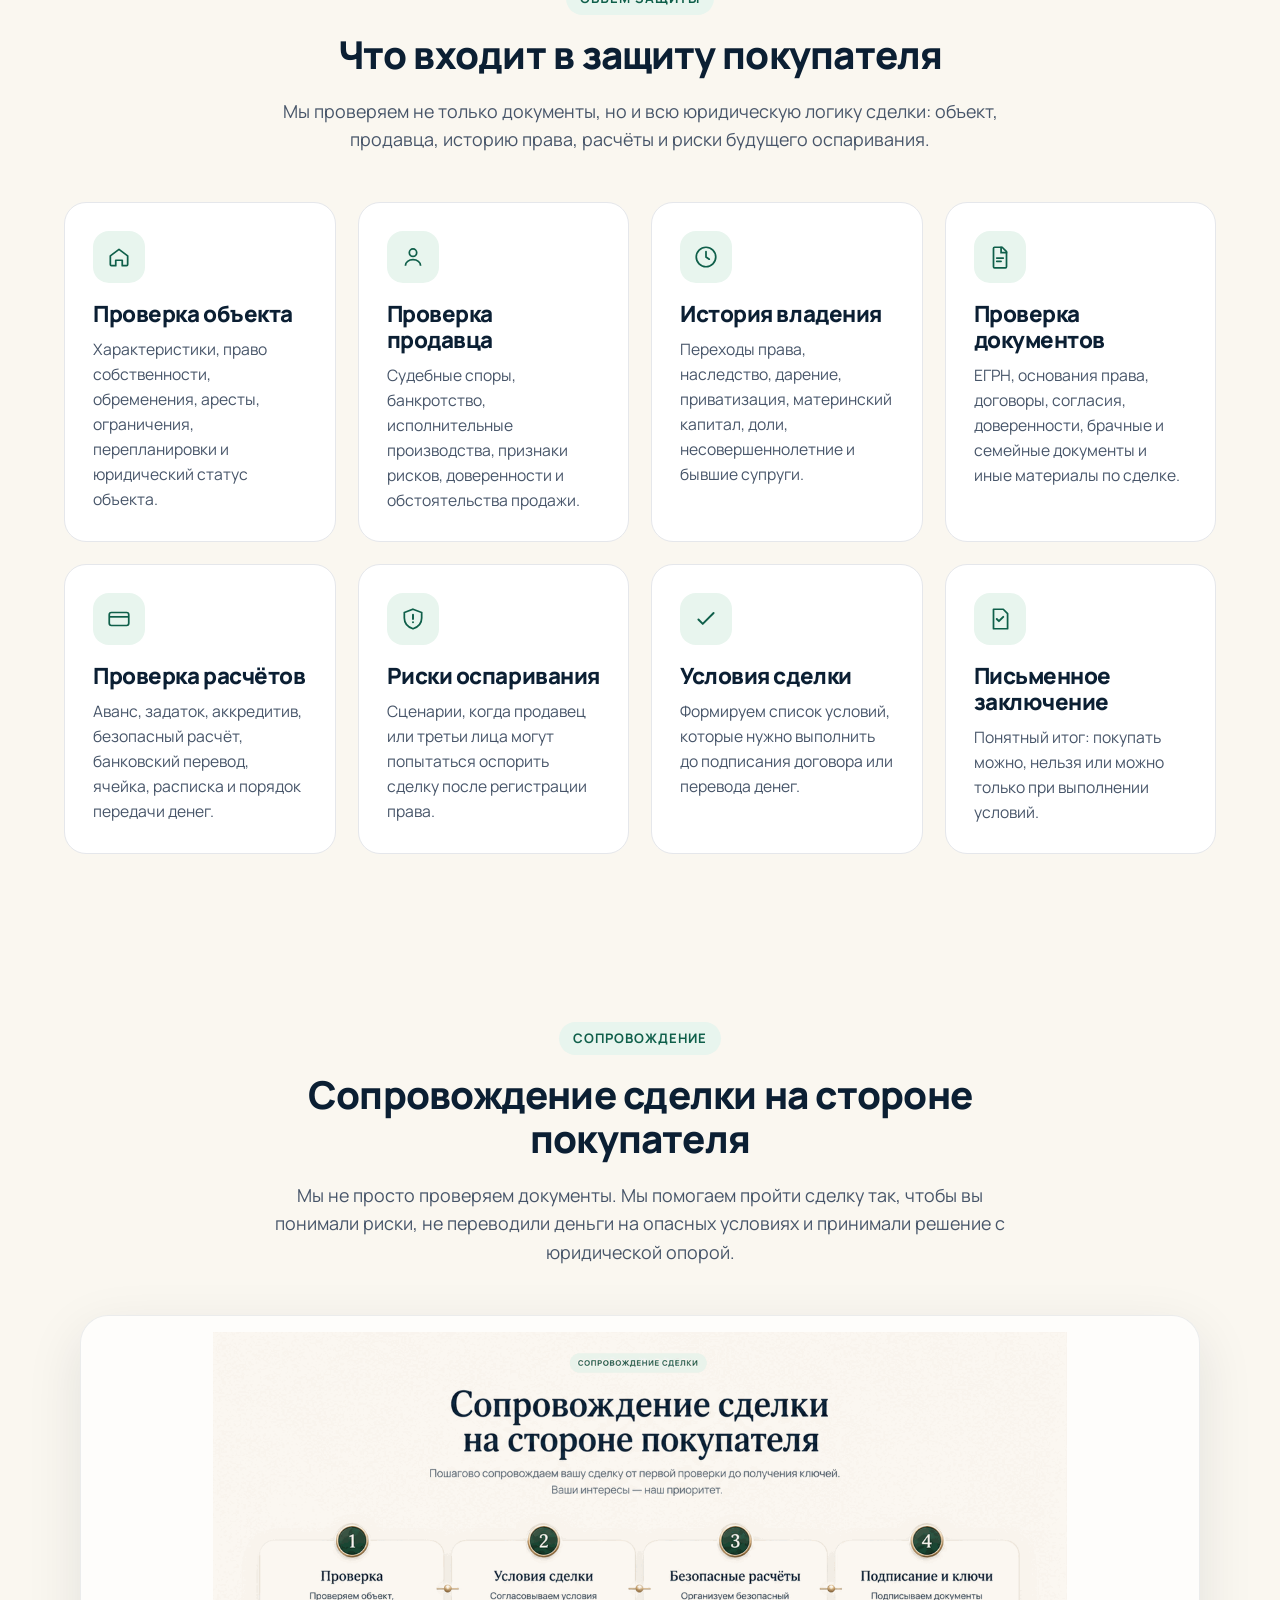
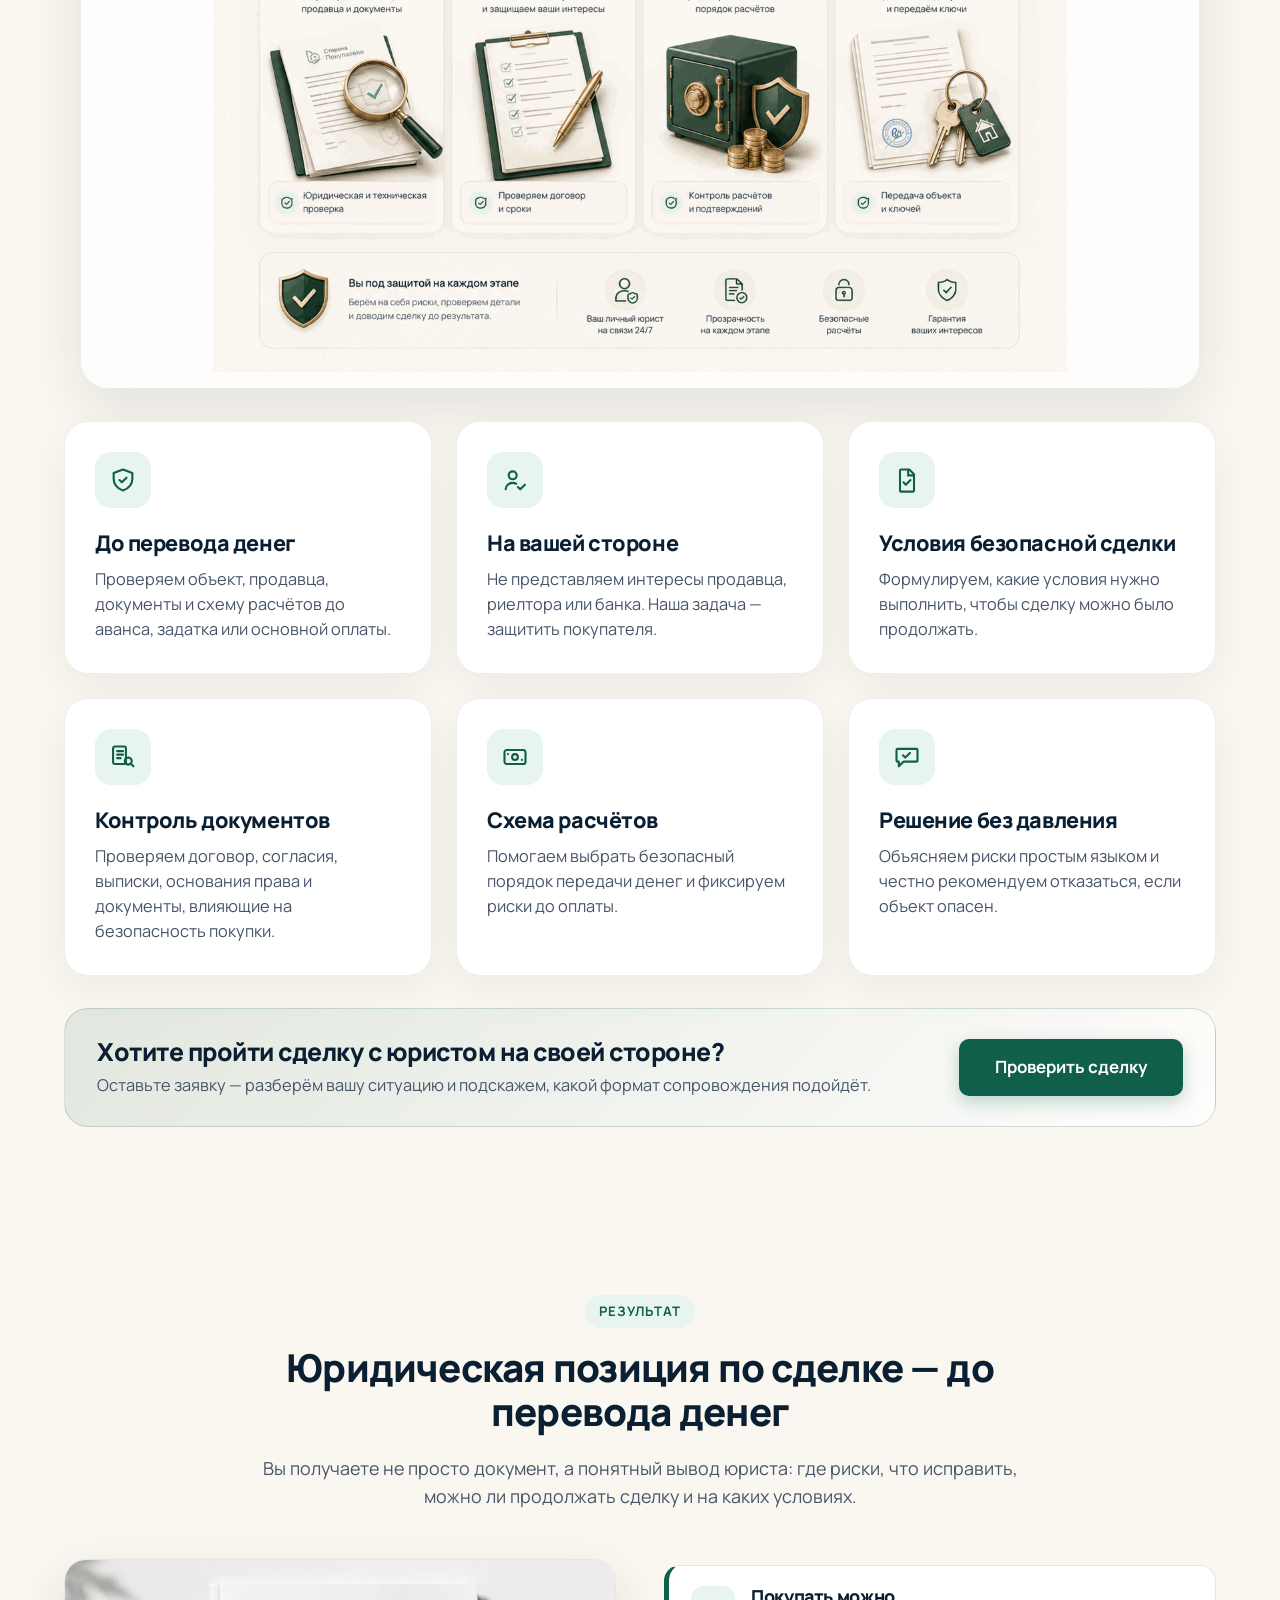
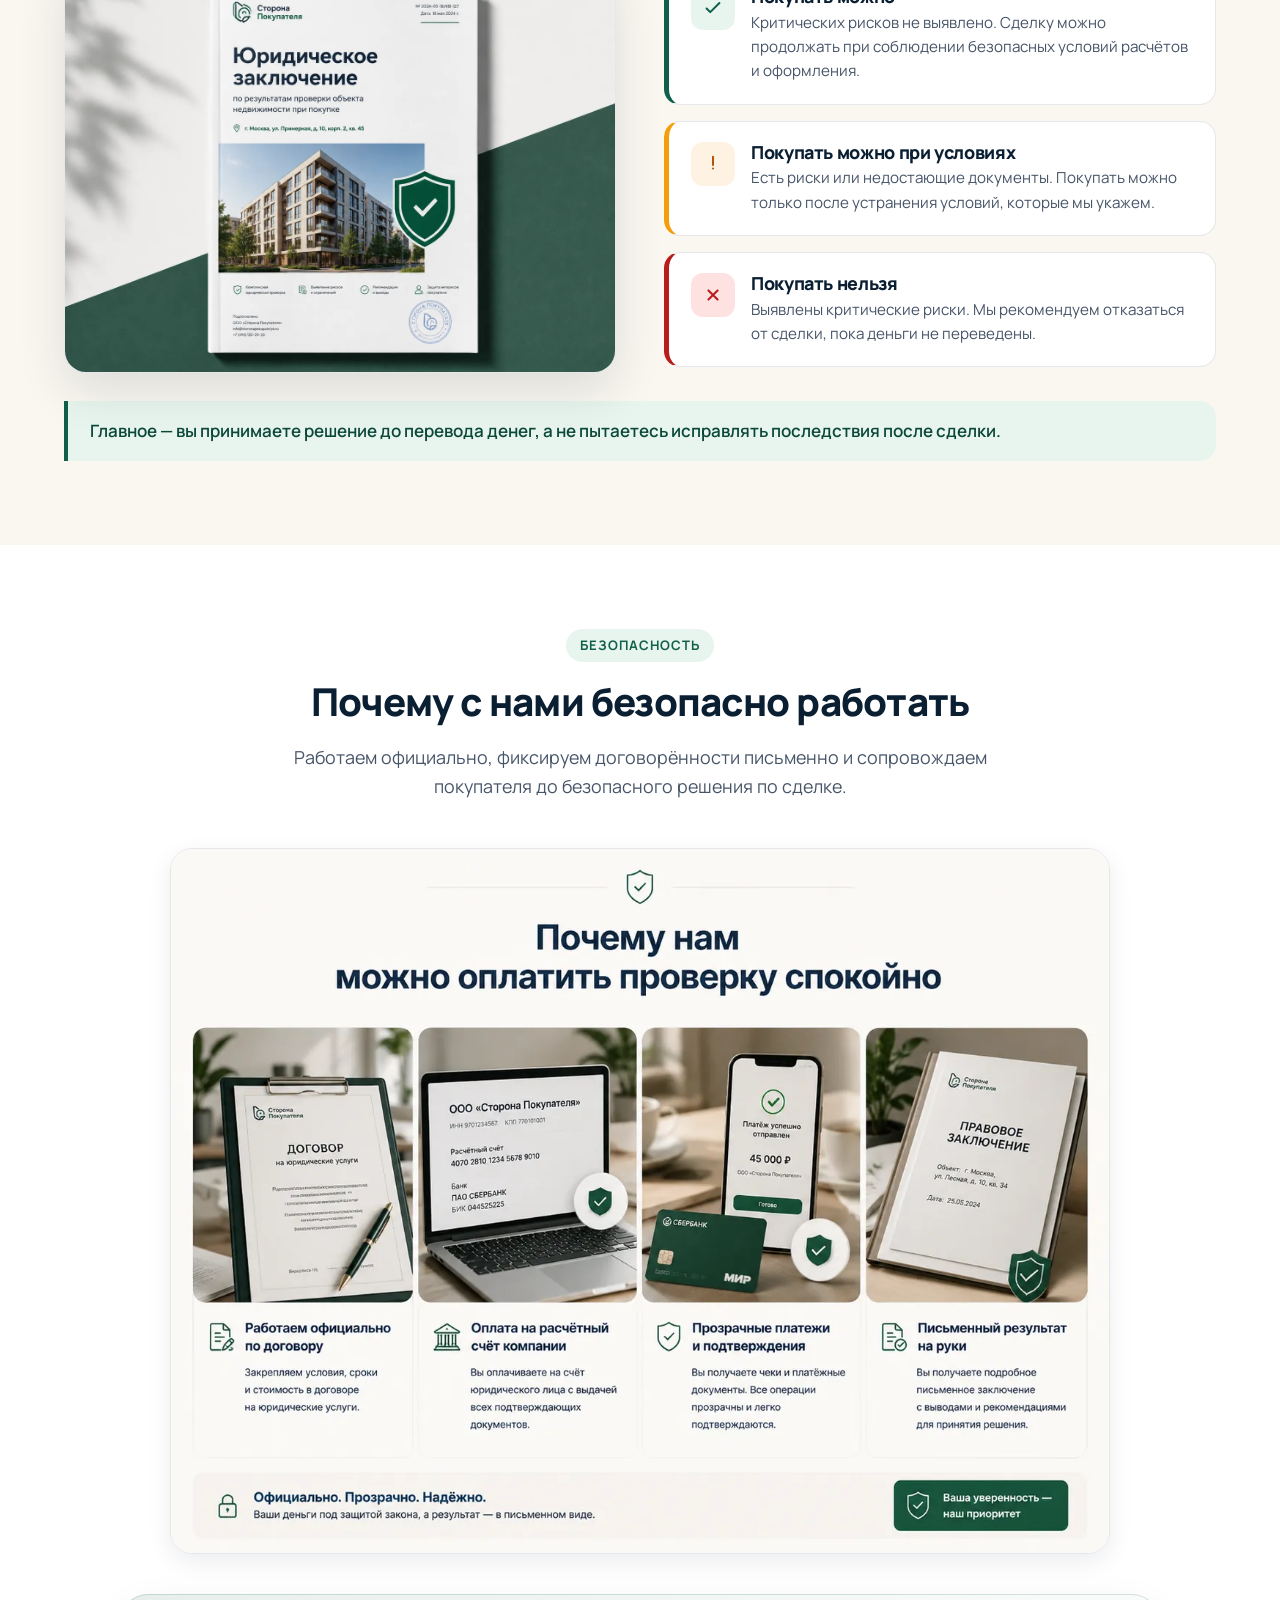
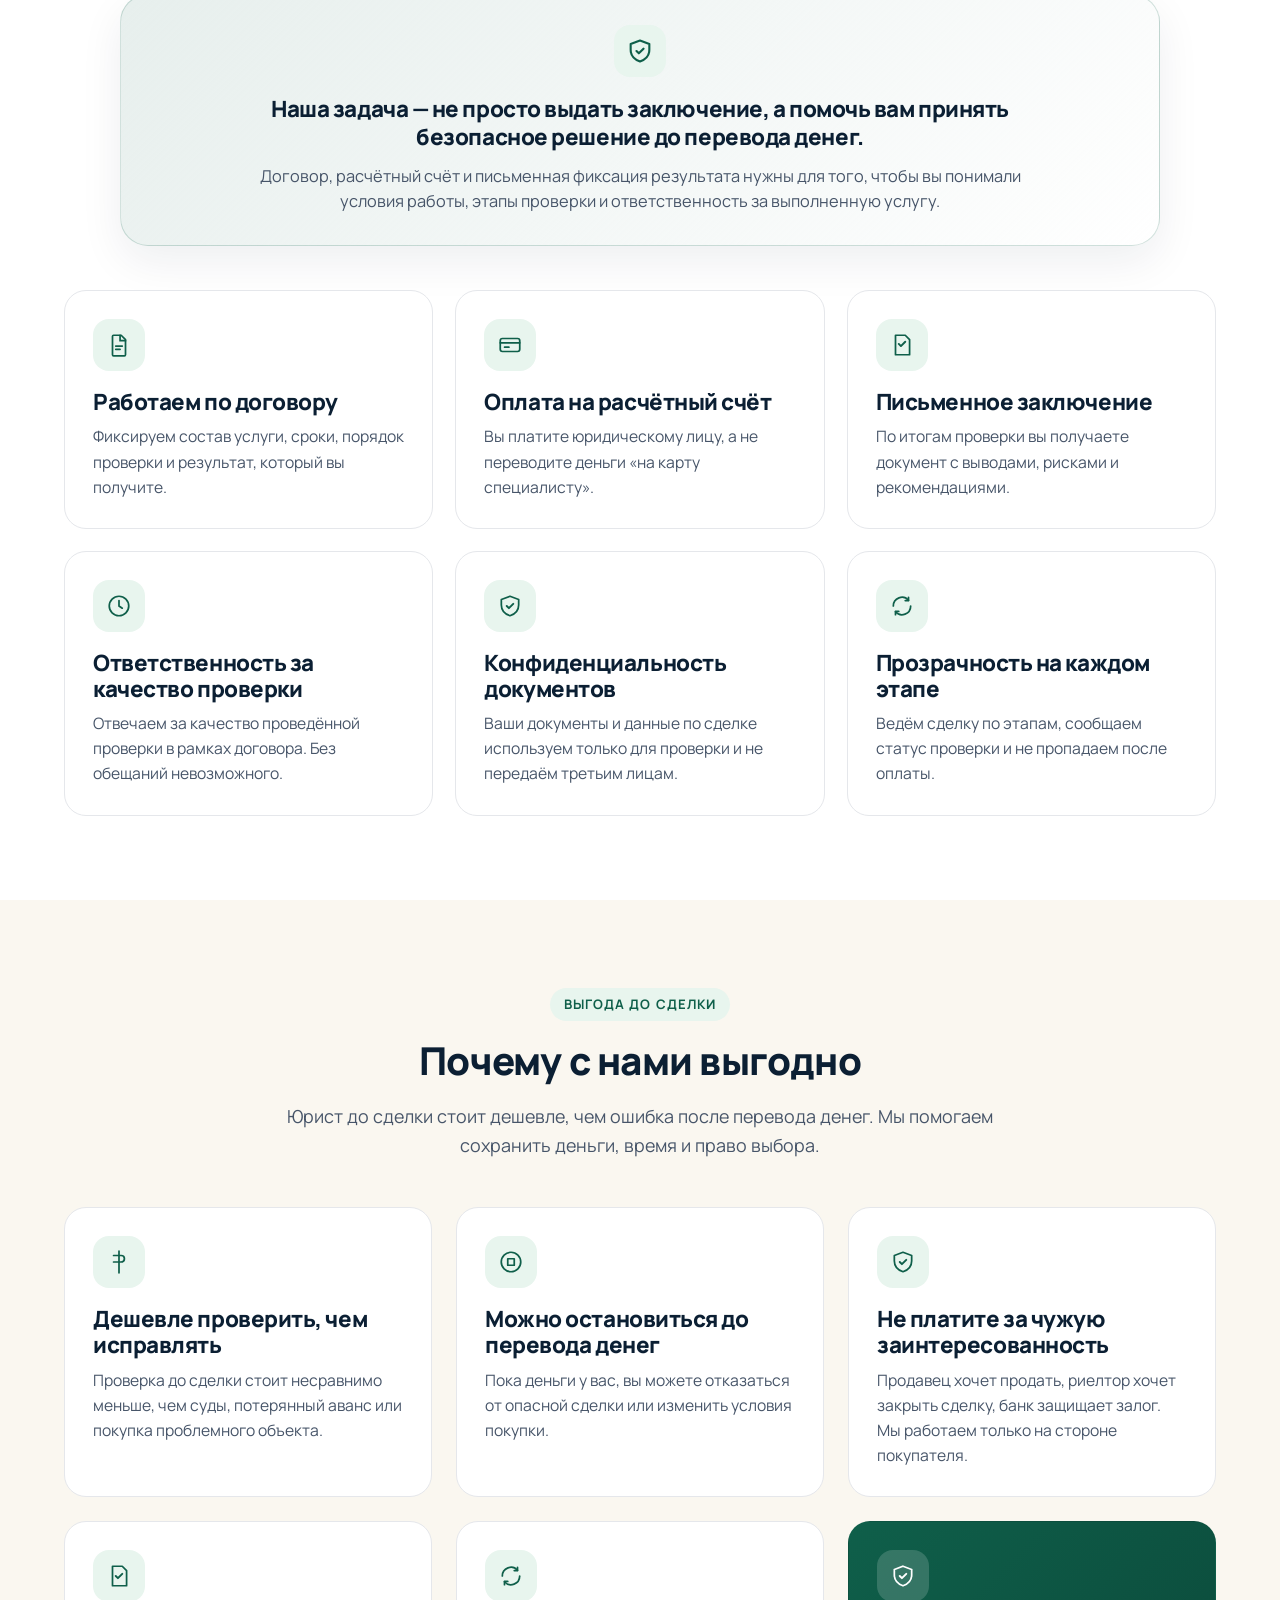
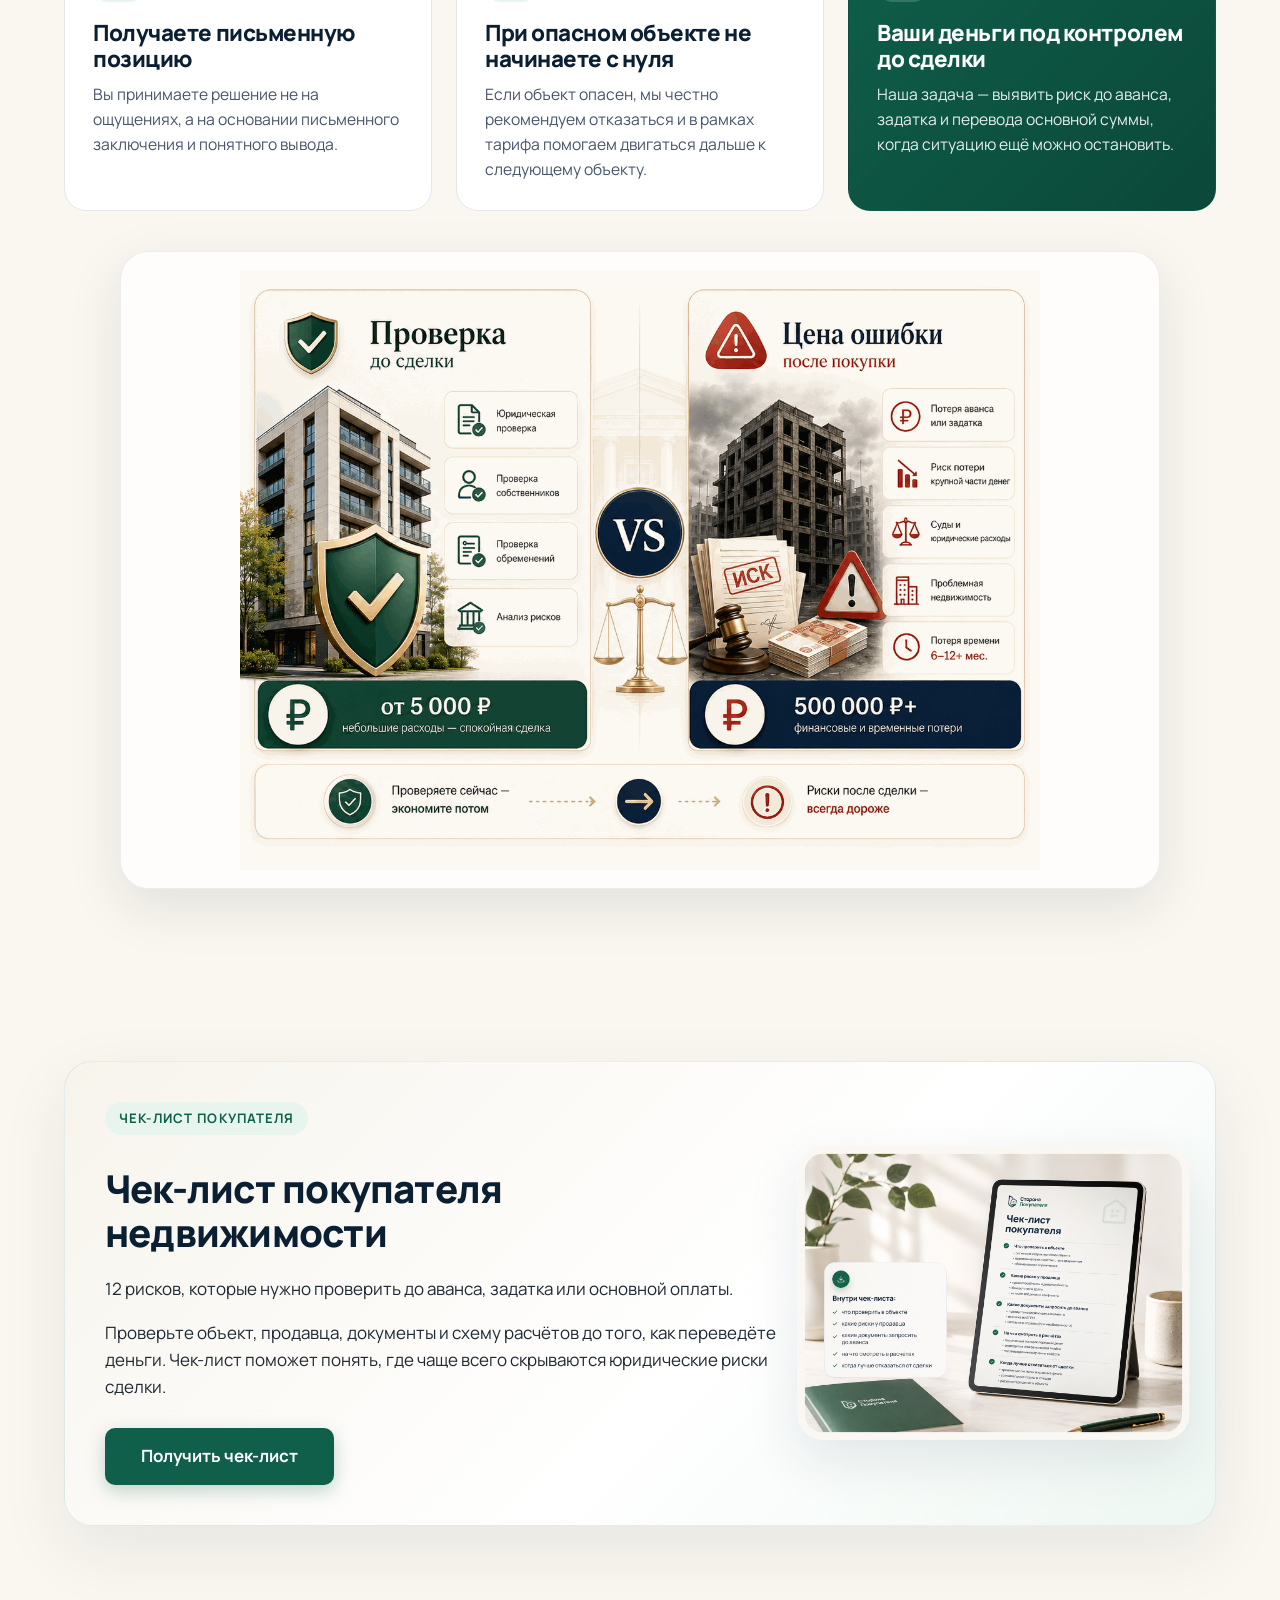
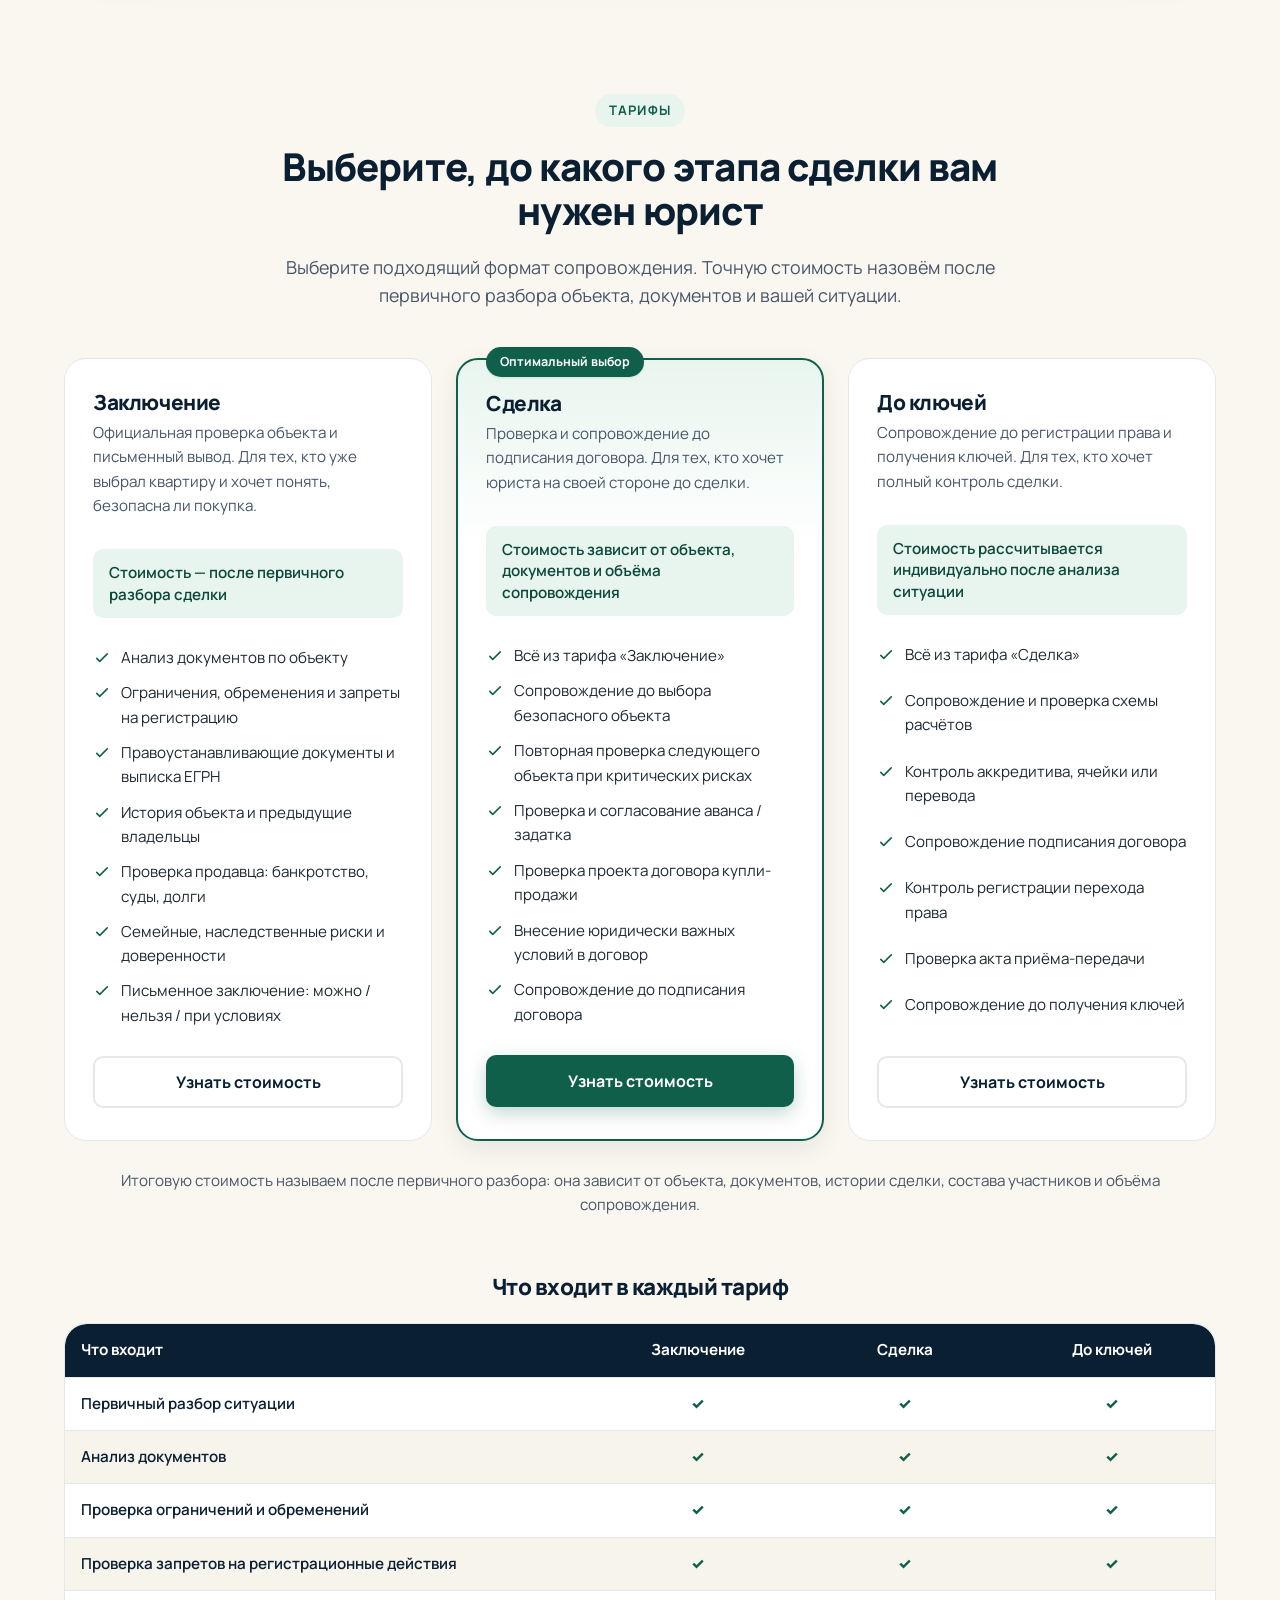
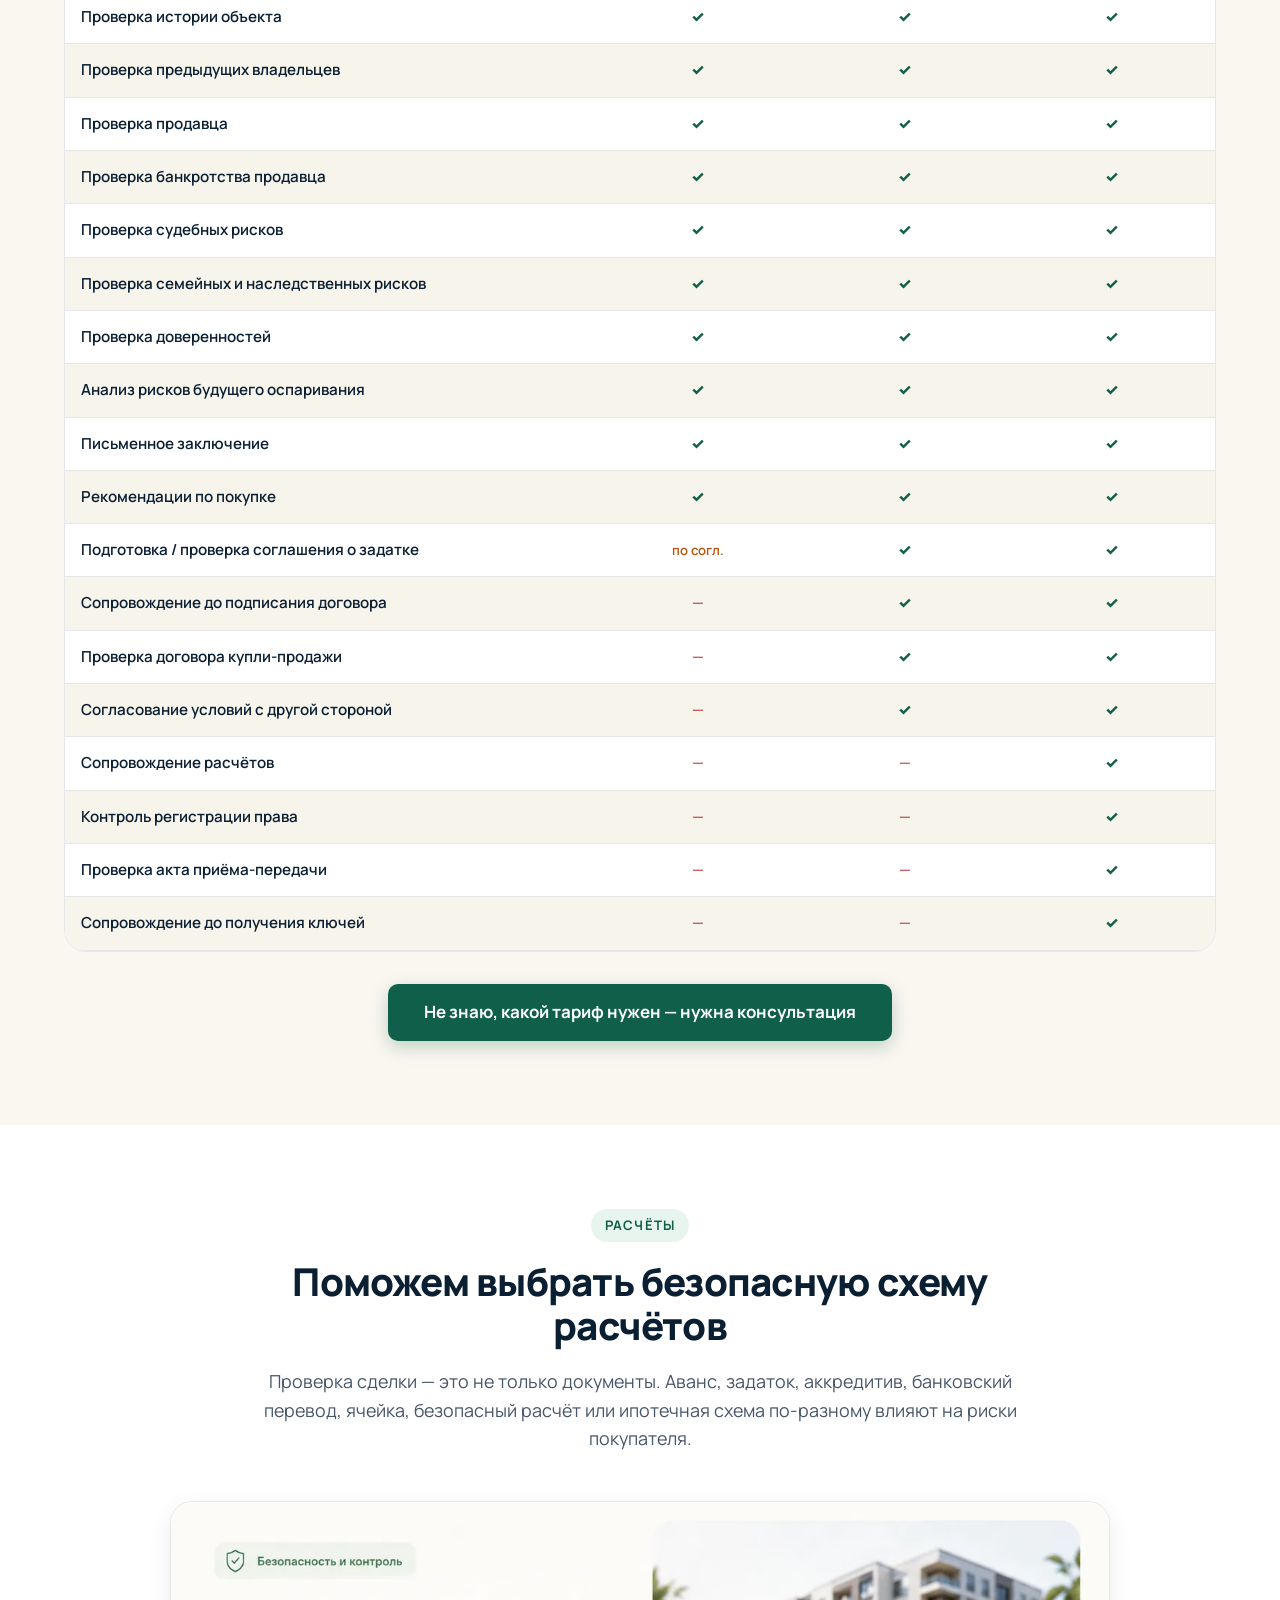
==== commit 1159bf58: "Update index.html" ====
--- a/index.html
+++ b/index.html
@@ -142,8 +142,8 @@
         </p>
 
         <p style="margin-top: 16px; color: var(--navy); font-weight: 700;">
-          Мы не просто делаем отчёт. Мы рядом с вами на протяжении сделки, чтобы вы не перевели деньги туда, где есть опасность.
-        </p>
+  Мы рядом с вами на протяжении всей сделки: берём на себя юридическую проверку, вопросы безопасности, документы, расчёты и риски, чтобы вы могли спокойно принимать решение и не переводить деньги туда, где есть опасность.
+</p>
 
         <div style="margin-top: 28px;">
           <button class="btn btn--primary btn--lg" type="button"
@@ -169,7 +169,7 @@
 
         <div style="margin-top: 18px; background: #ffffff; border-radius: 20px; padding: 18px 20px; border: 1px solid rgba(19, 43, 70, 0.08);">
           <div style="font-weight: 800; color: var(--navy);">Инсар Валиахметов</div>
-          <div style="margin-top: 4px; color: var(--muted);">основатель «Стороны Покупателя»</div>
+          <div style="margin-top: 4px; color: var(--muted);">Основатель и Директор юридической компании «Сторона Покупателя»</div>
         </div>
       </div>
 
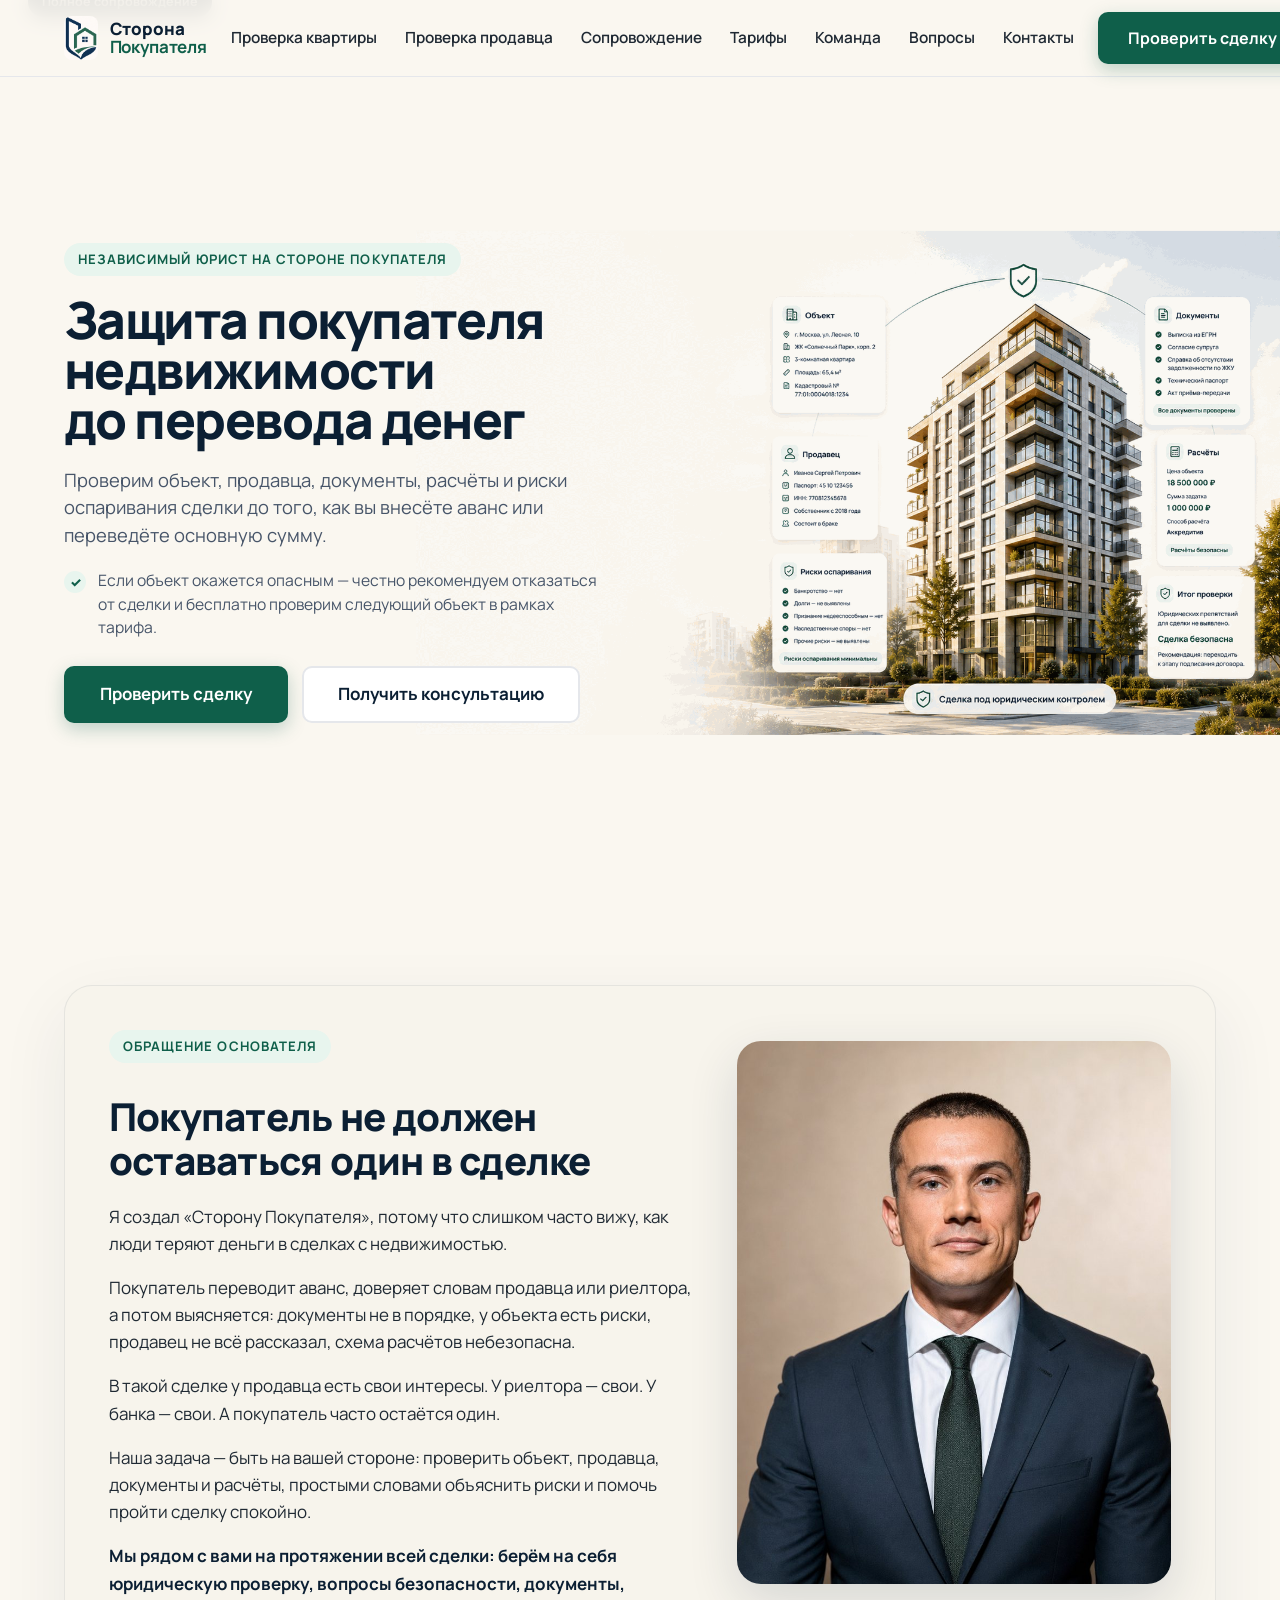
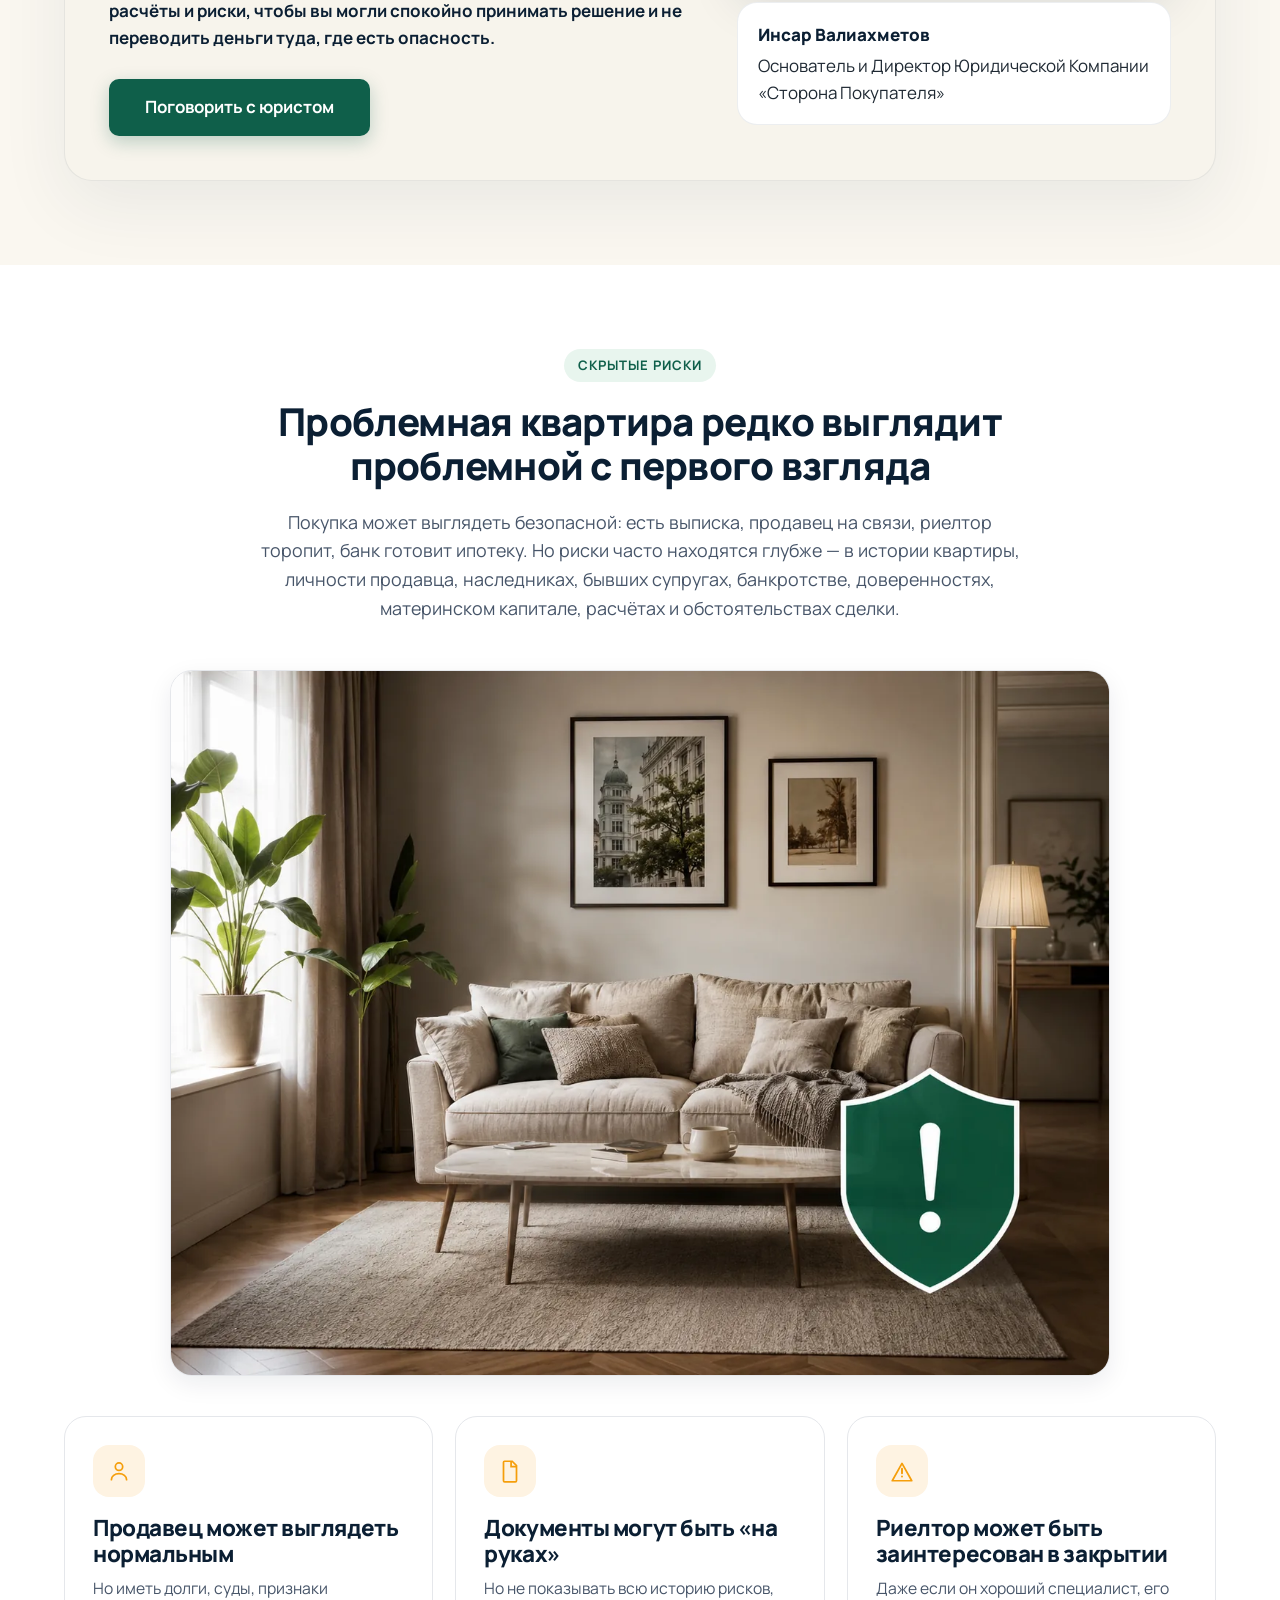
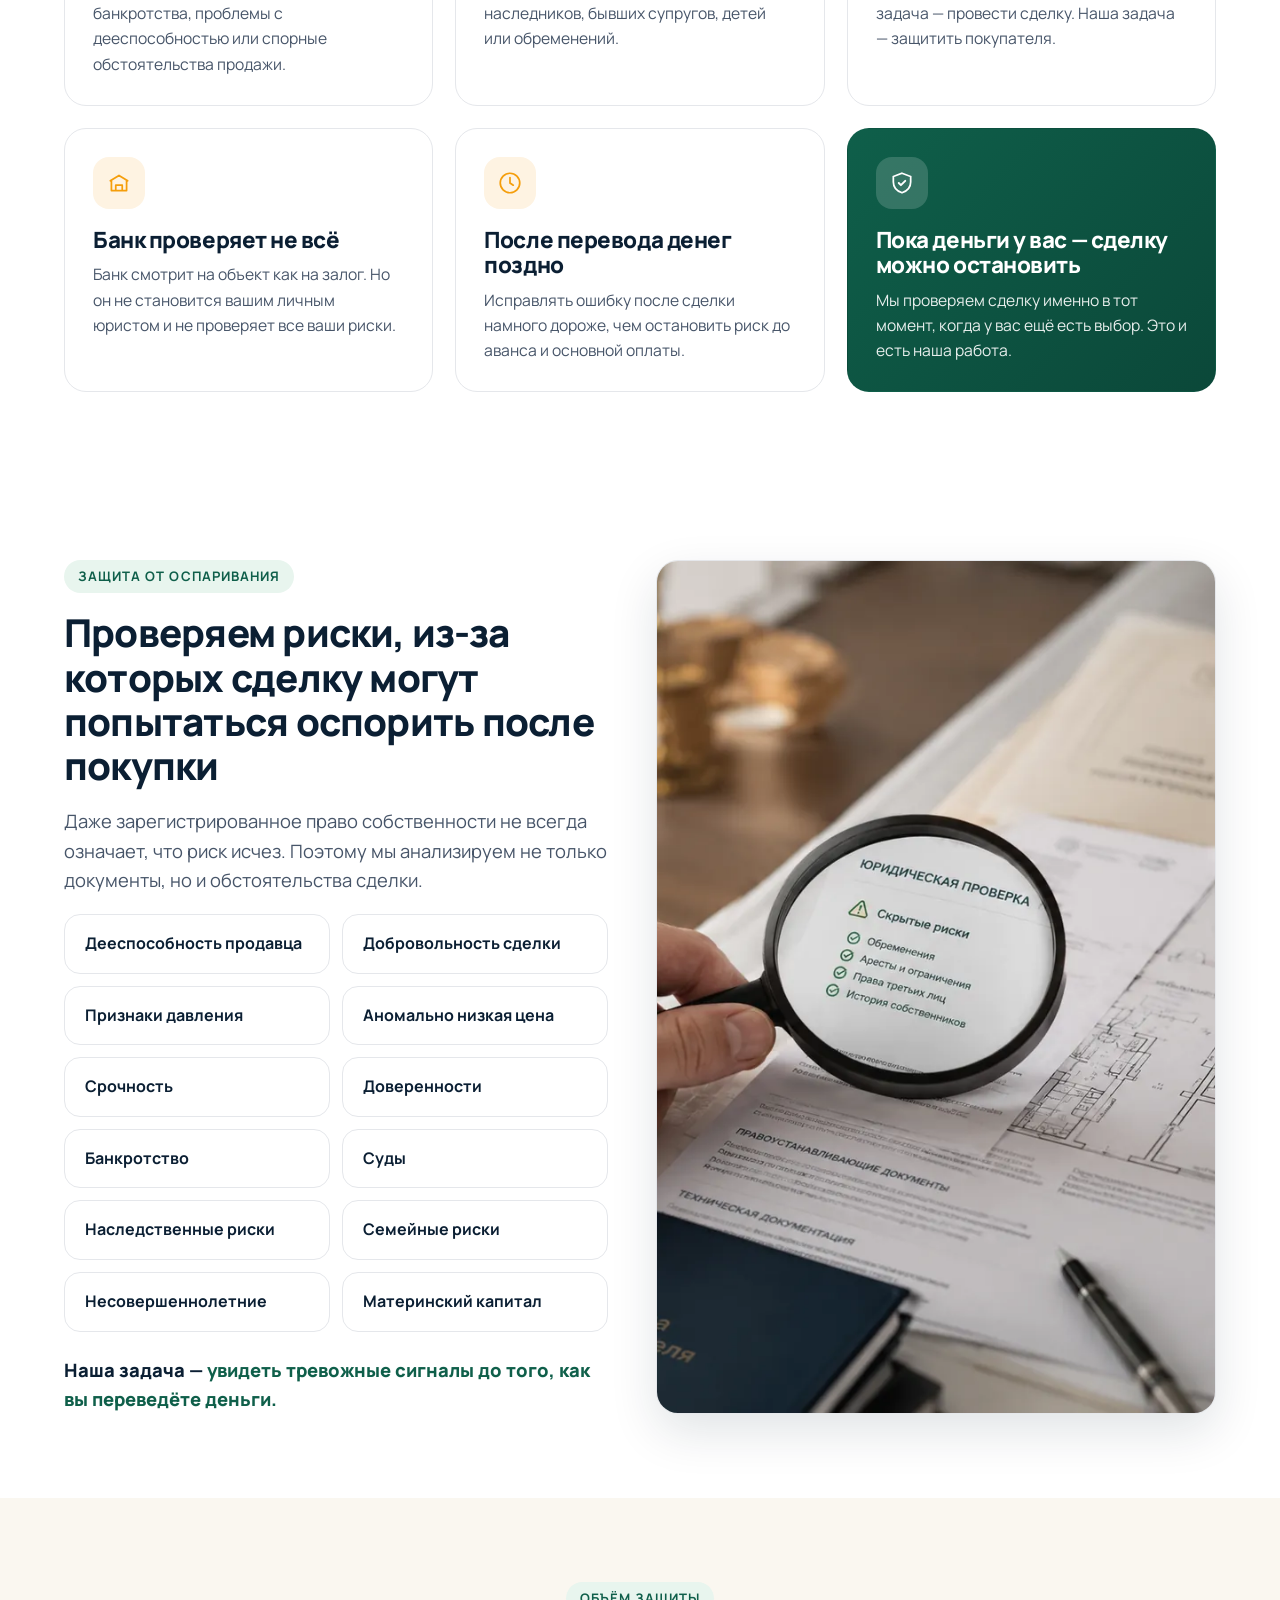
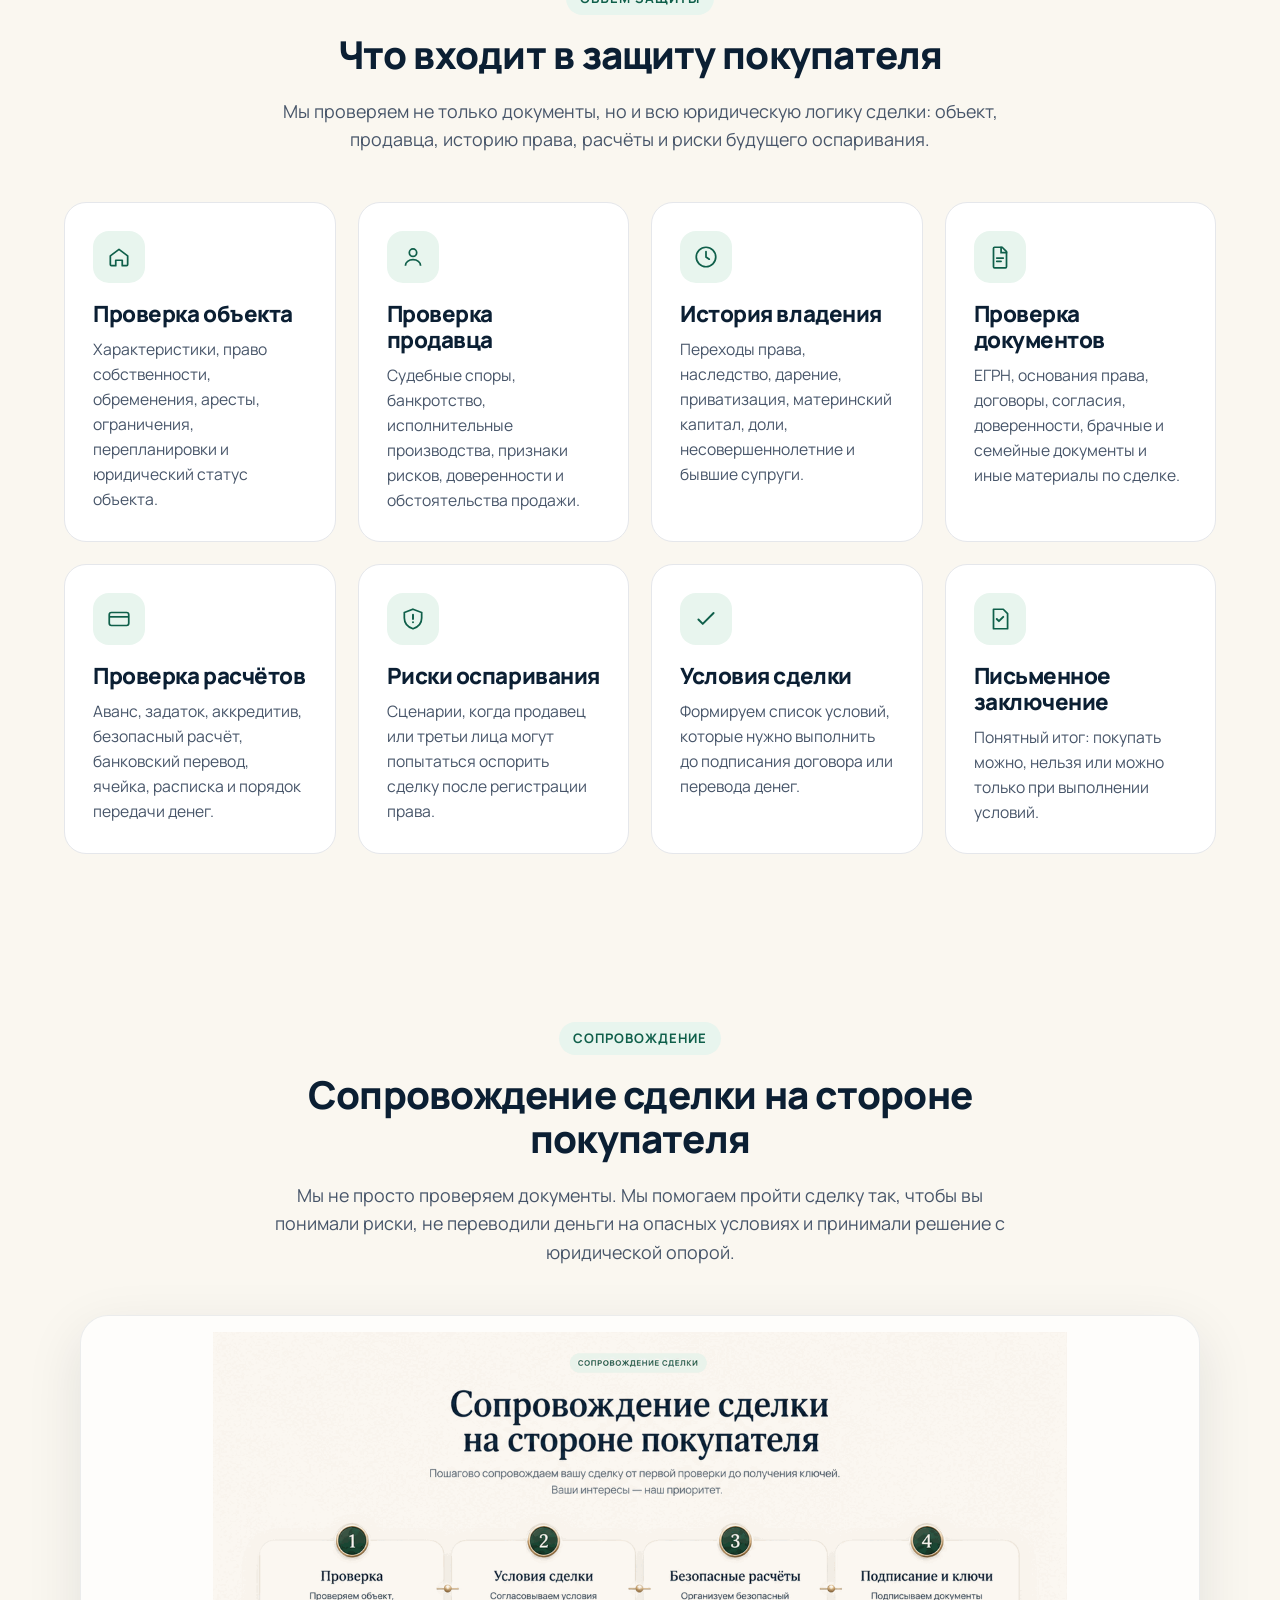
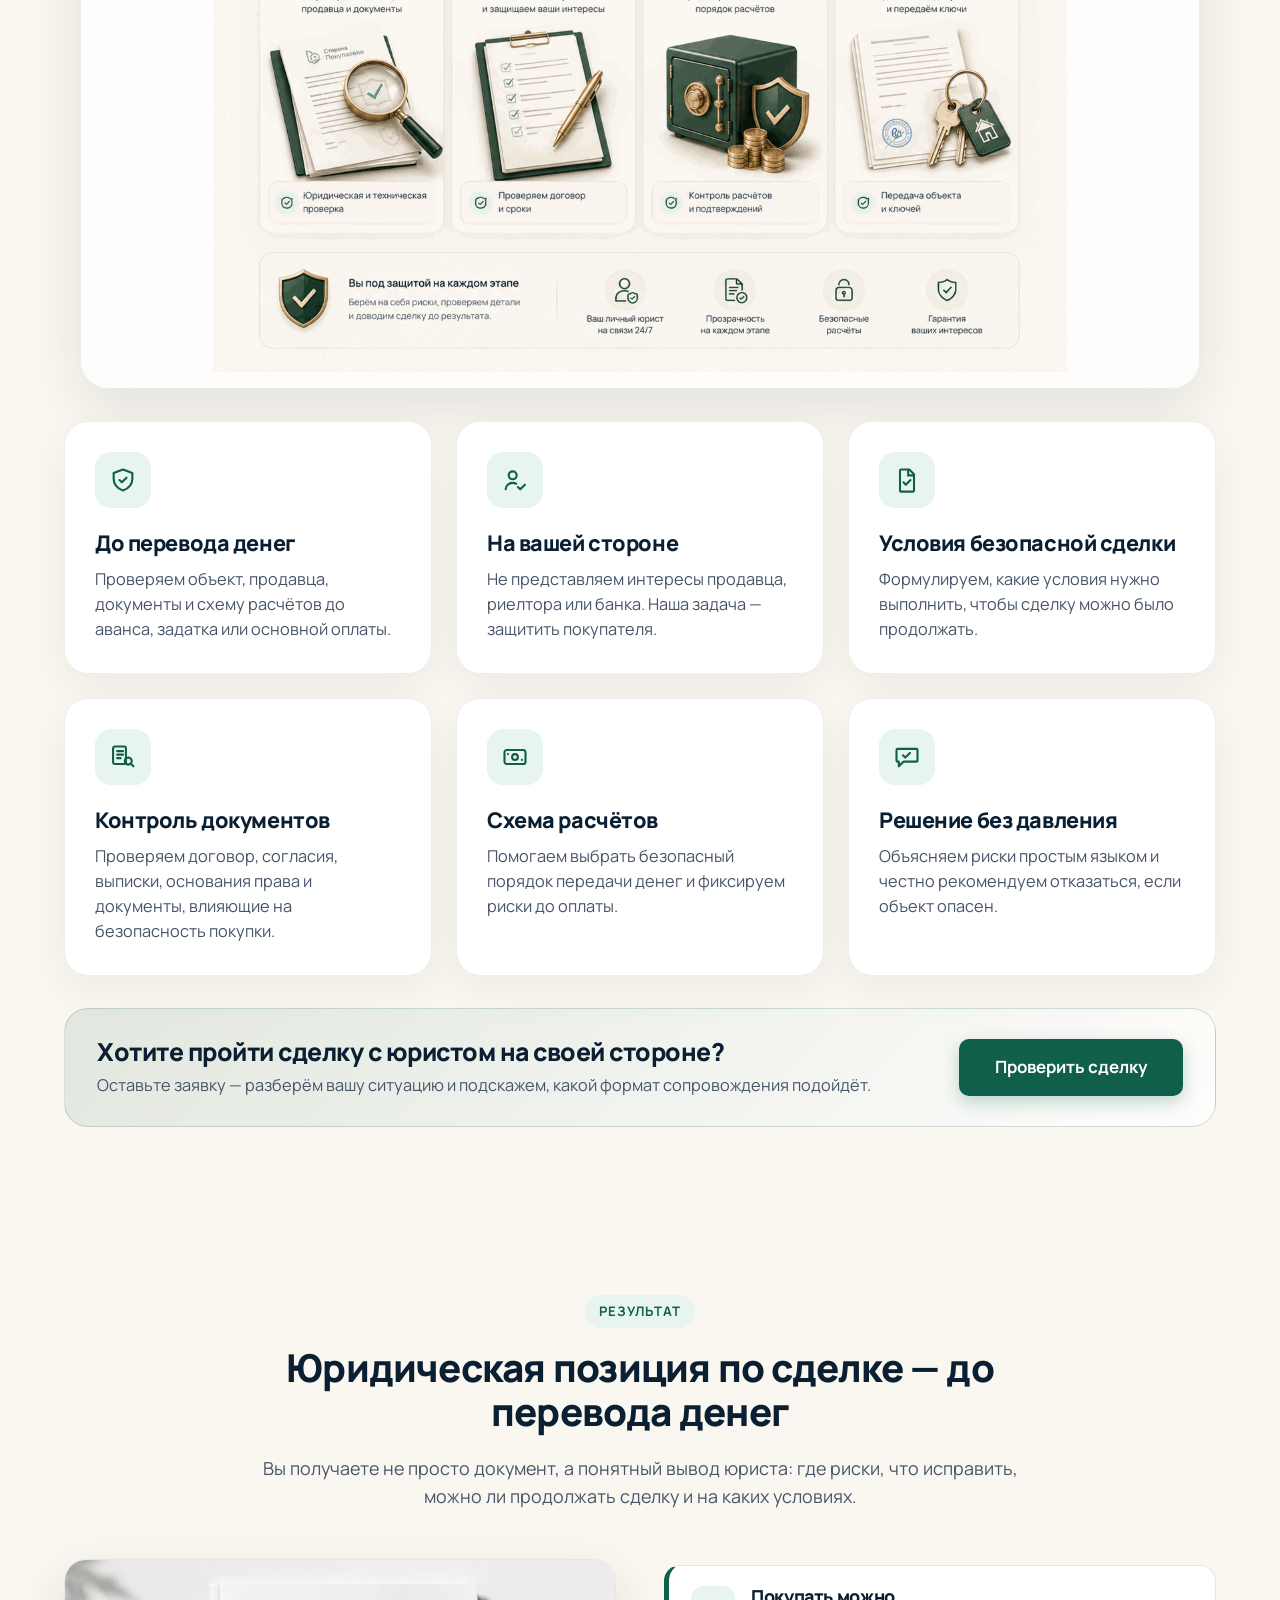
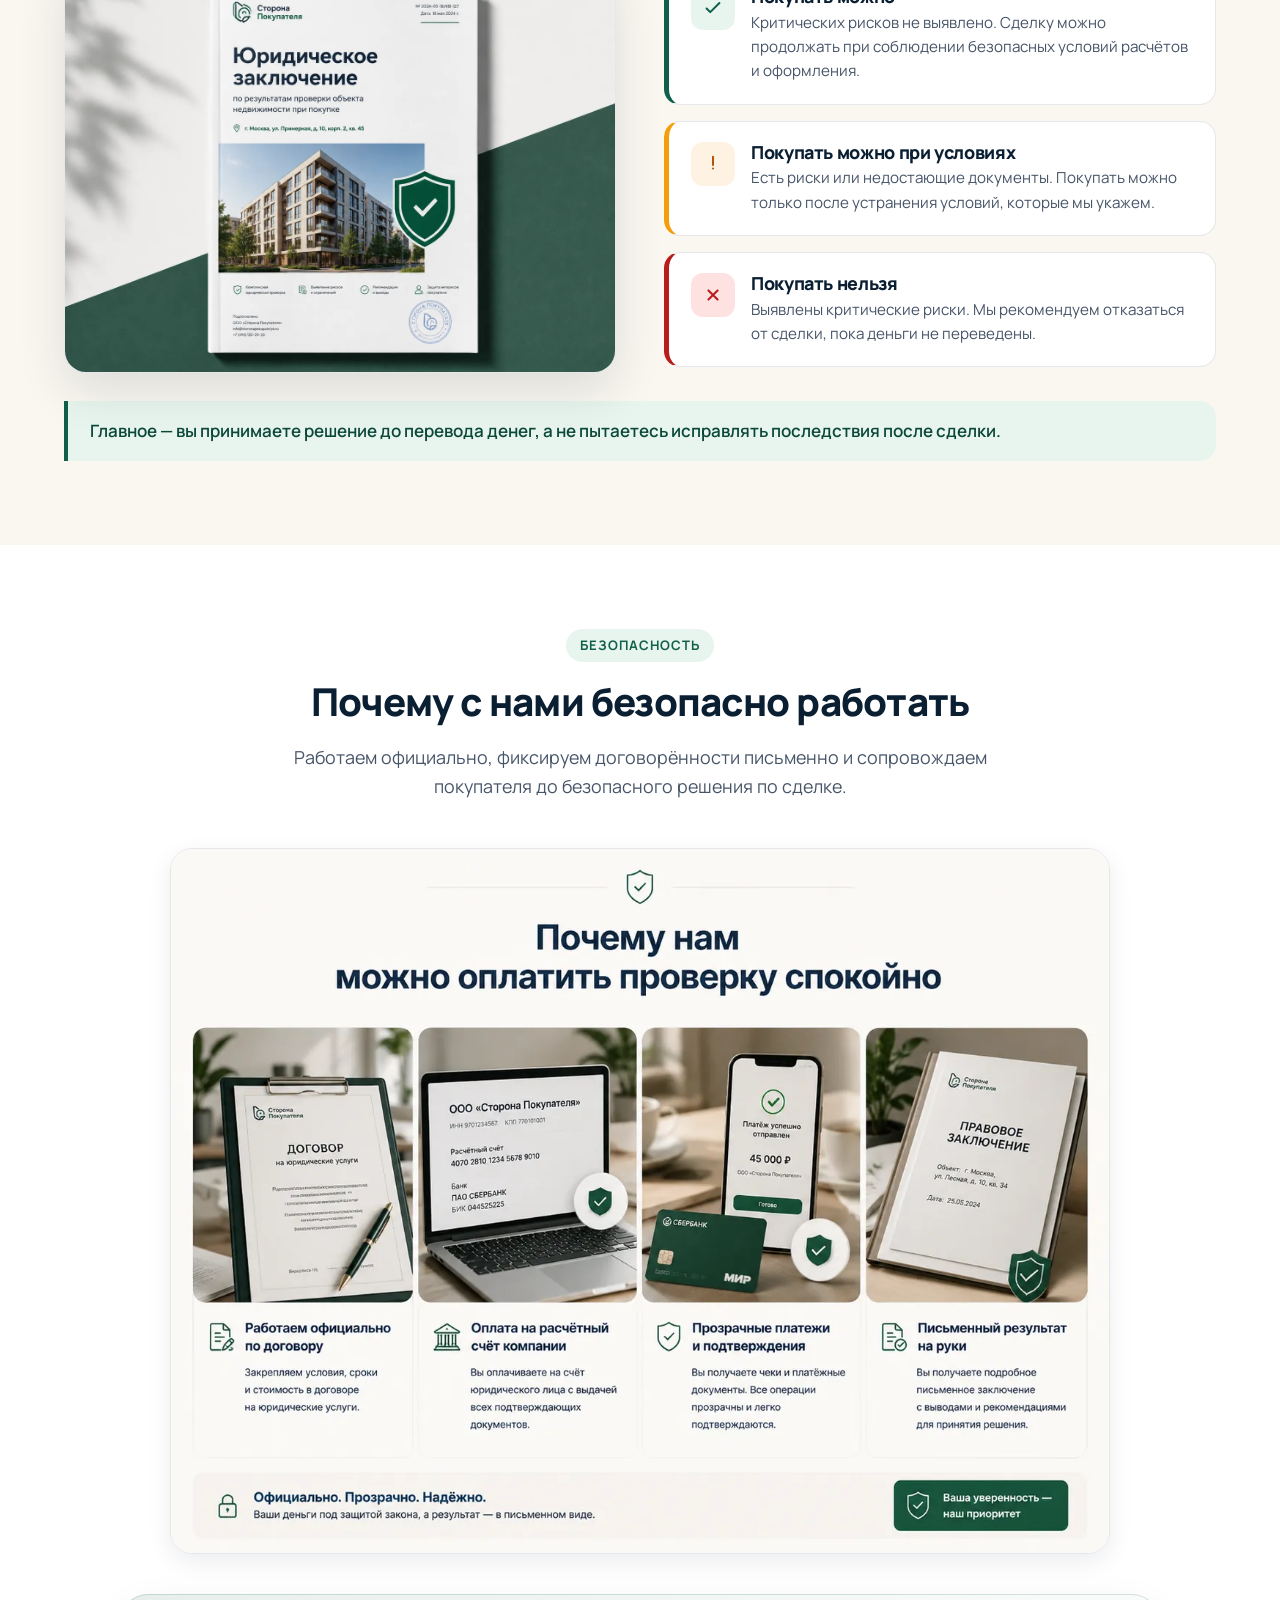
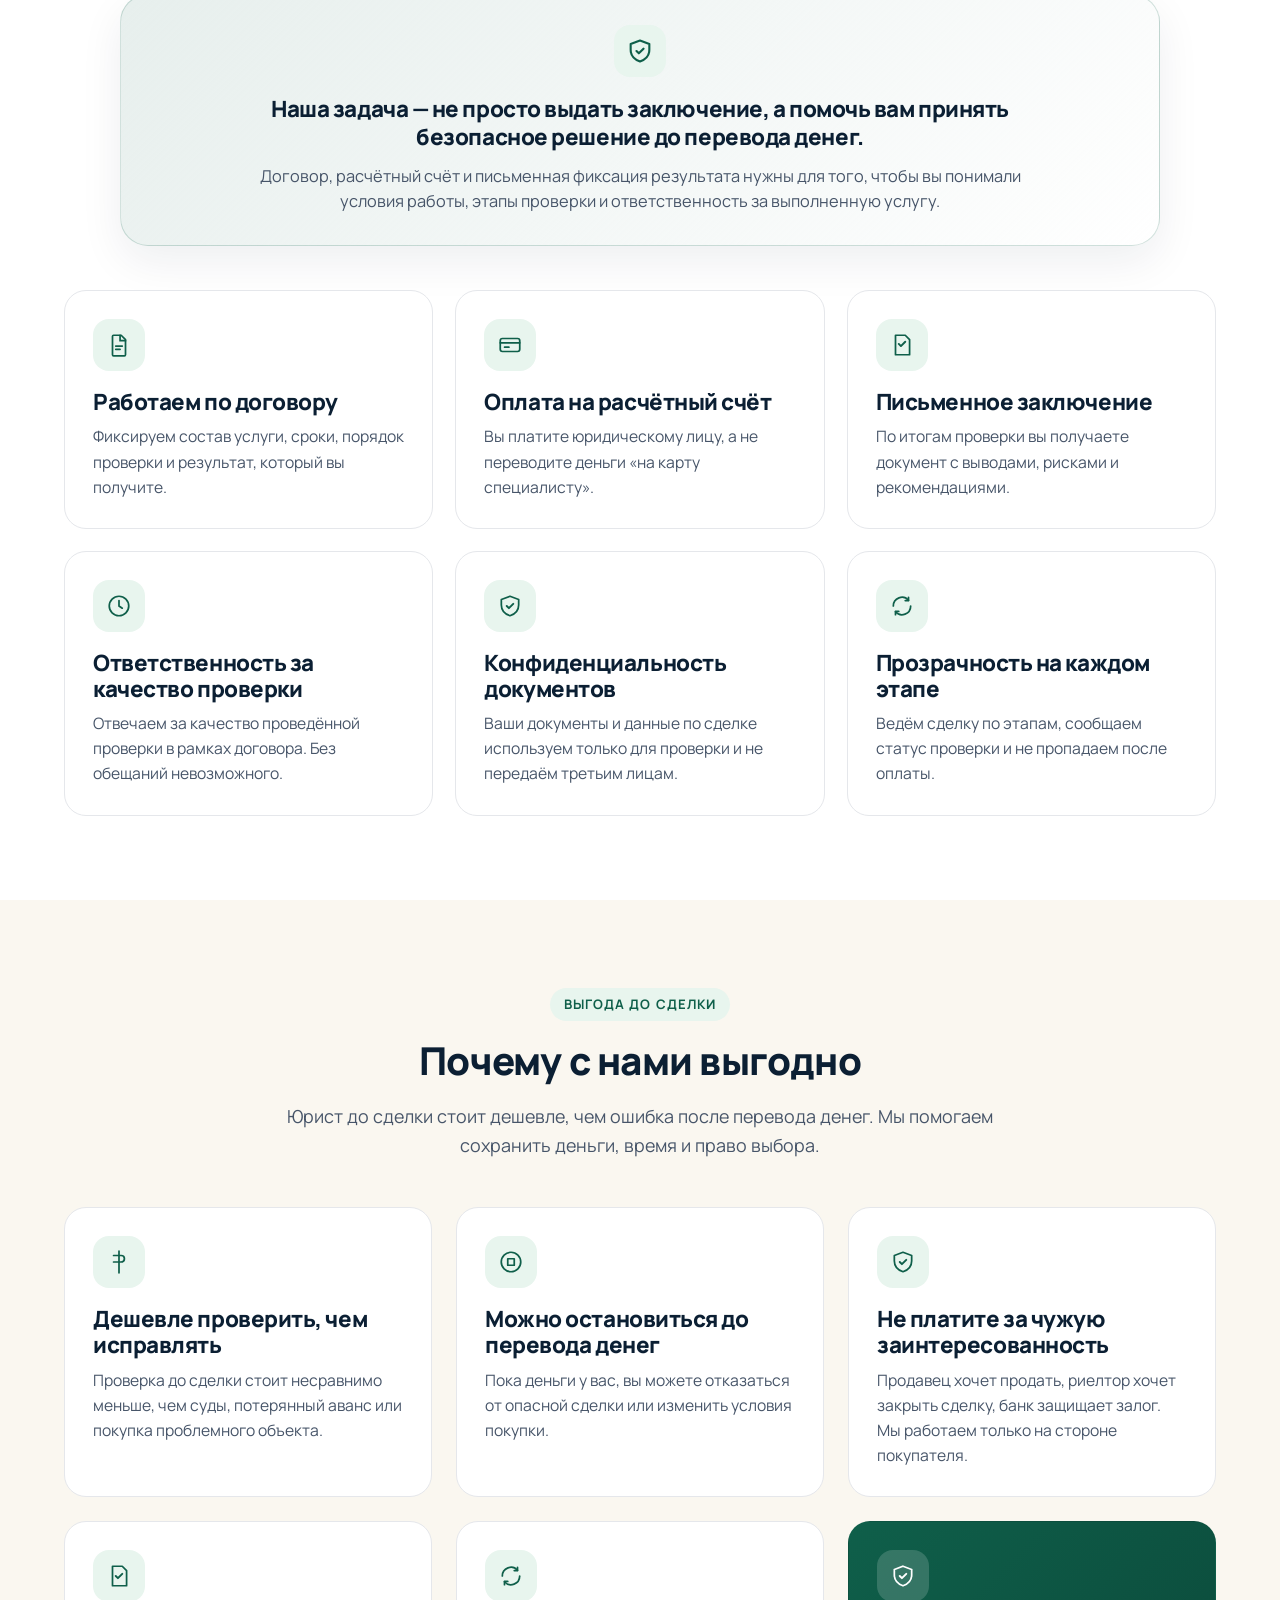
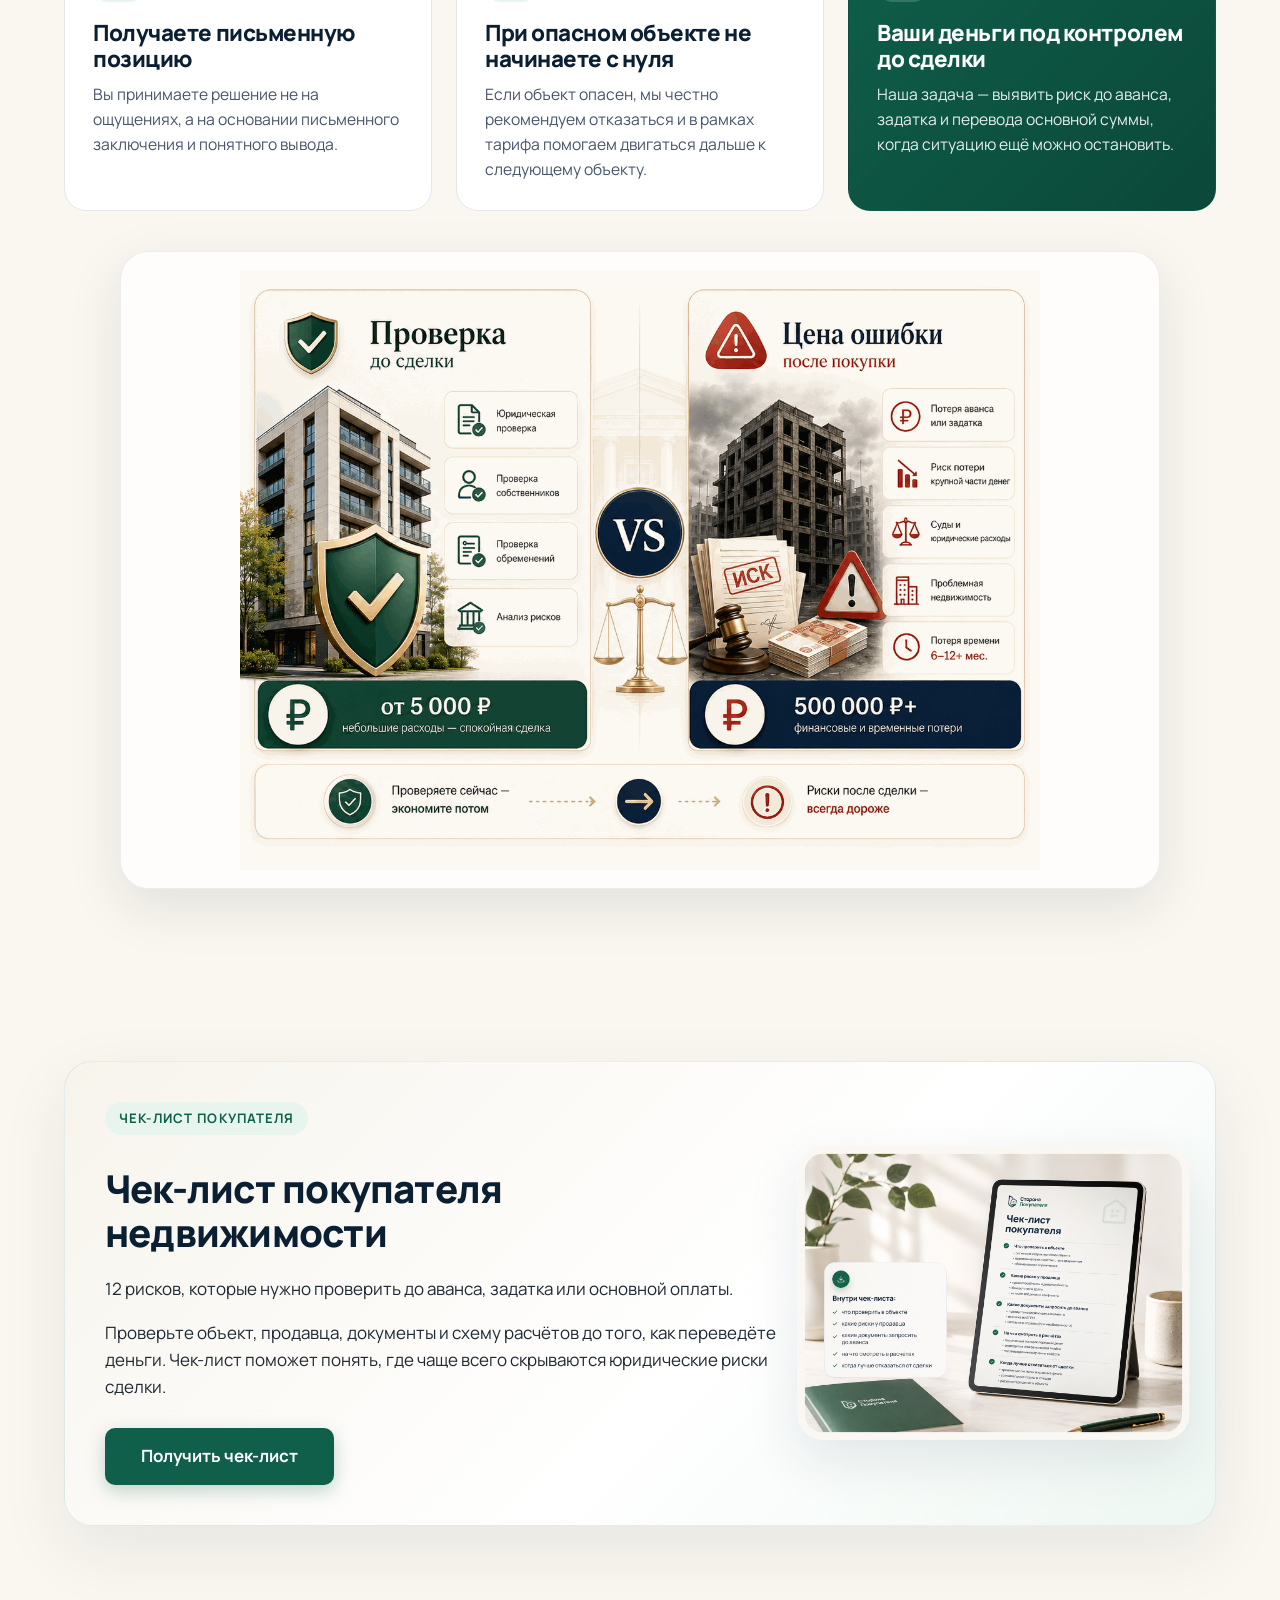
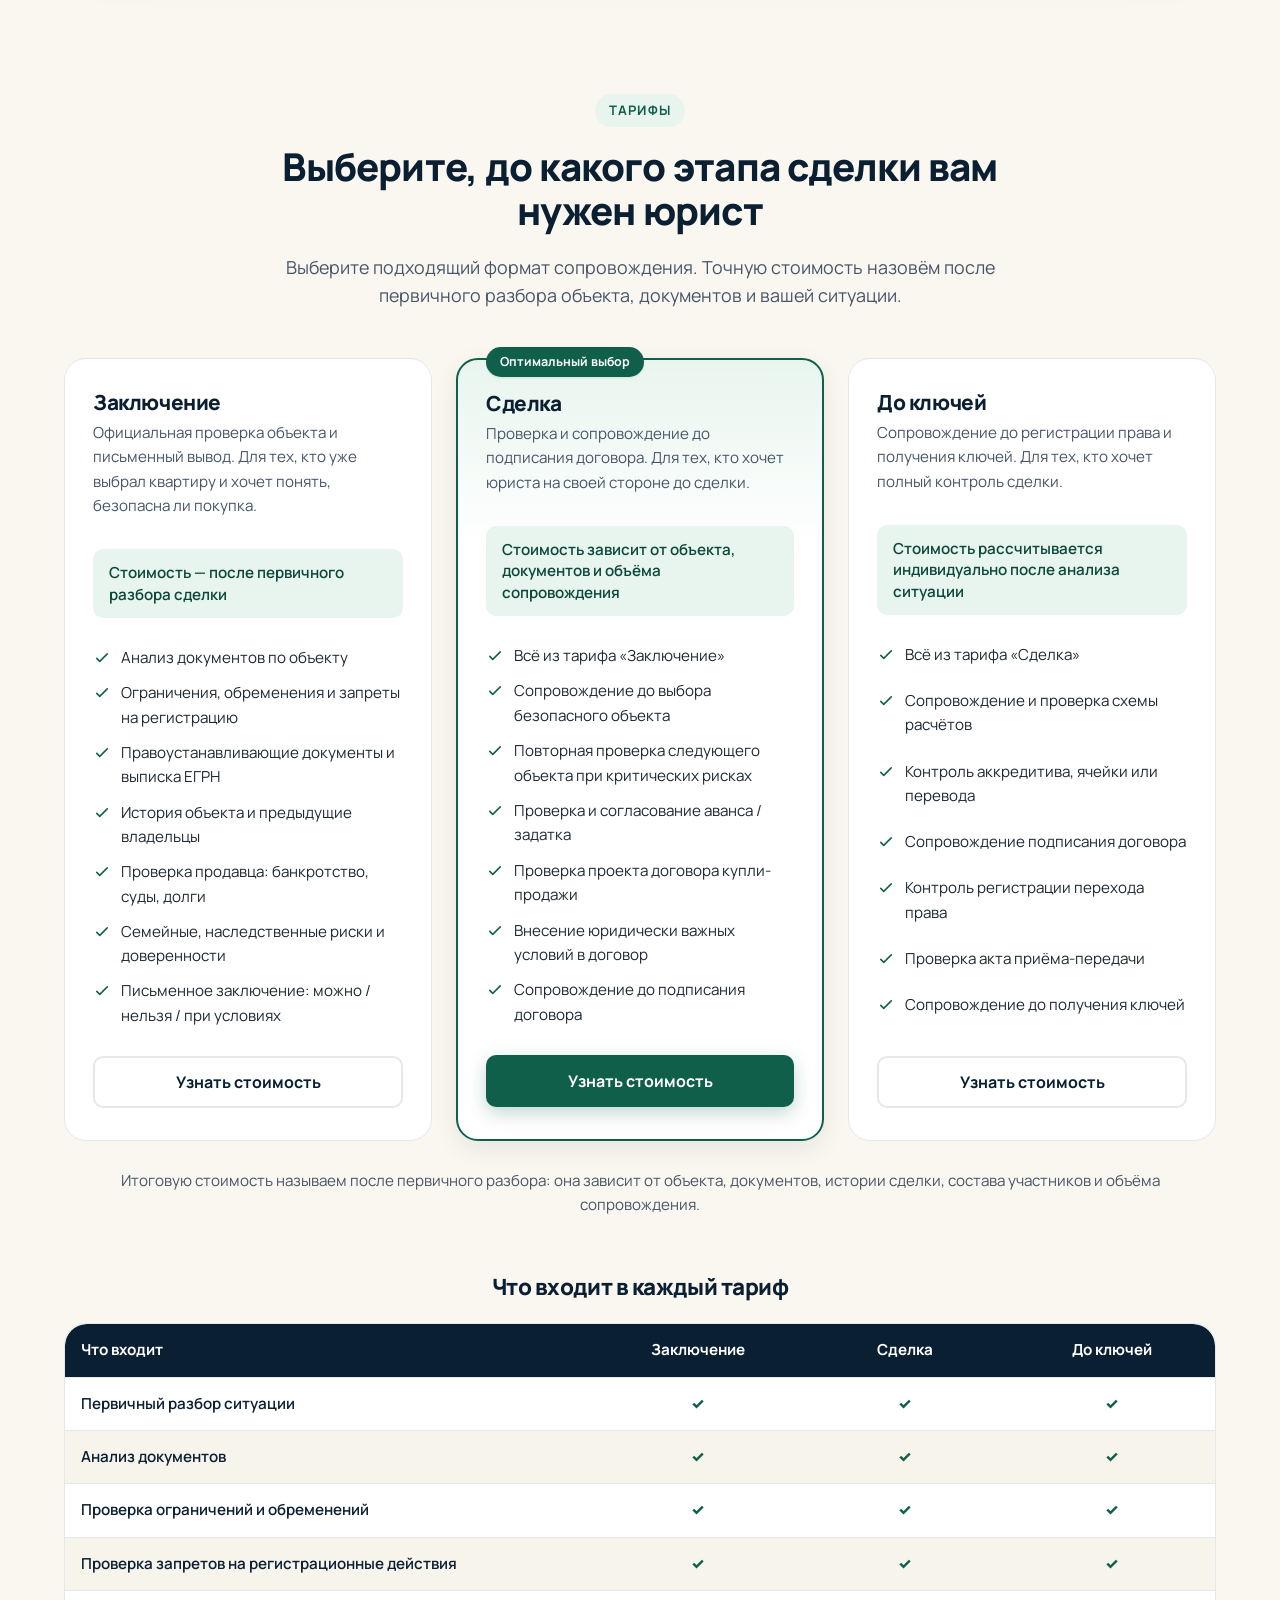
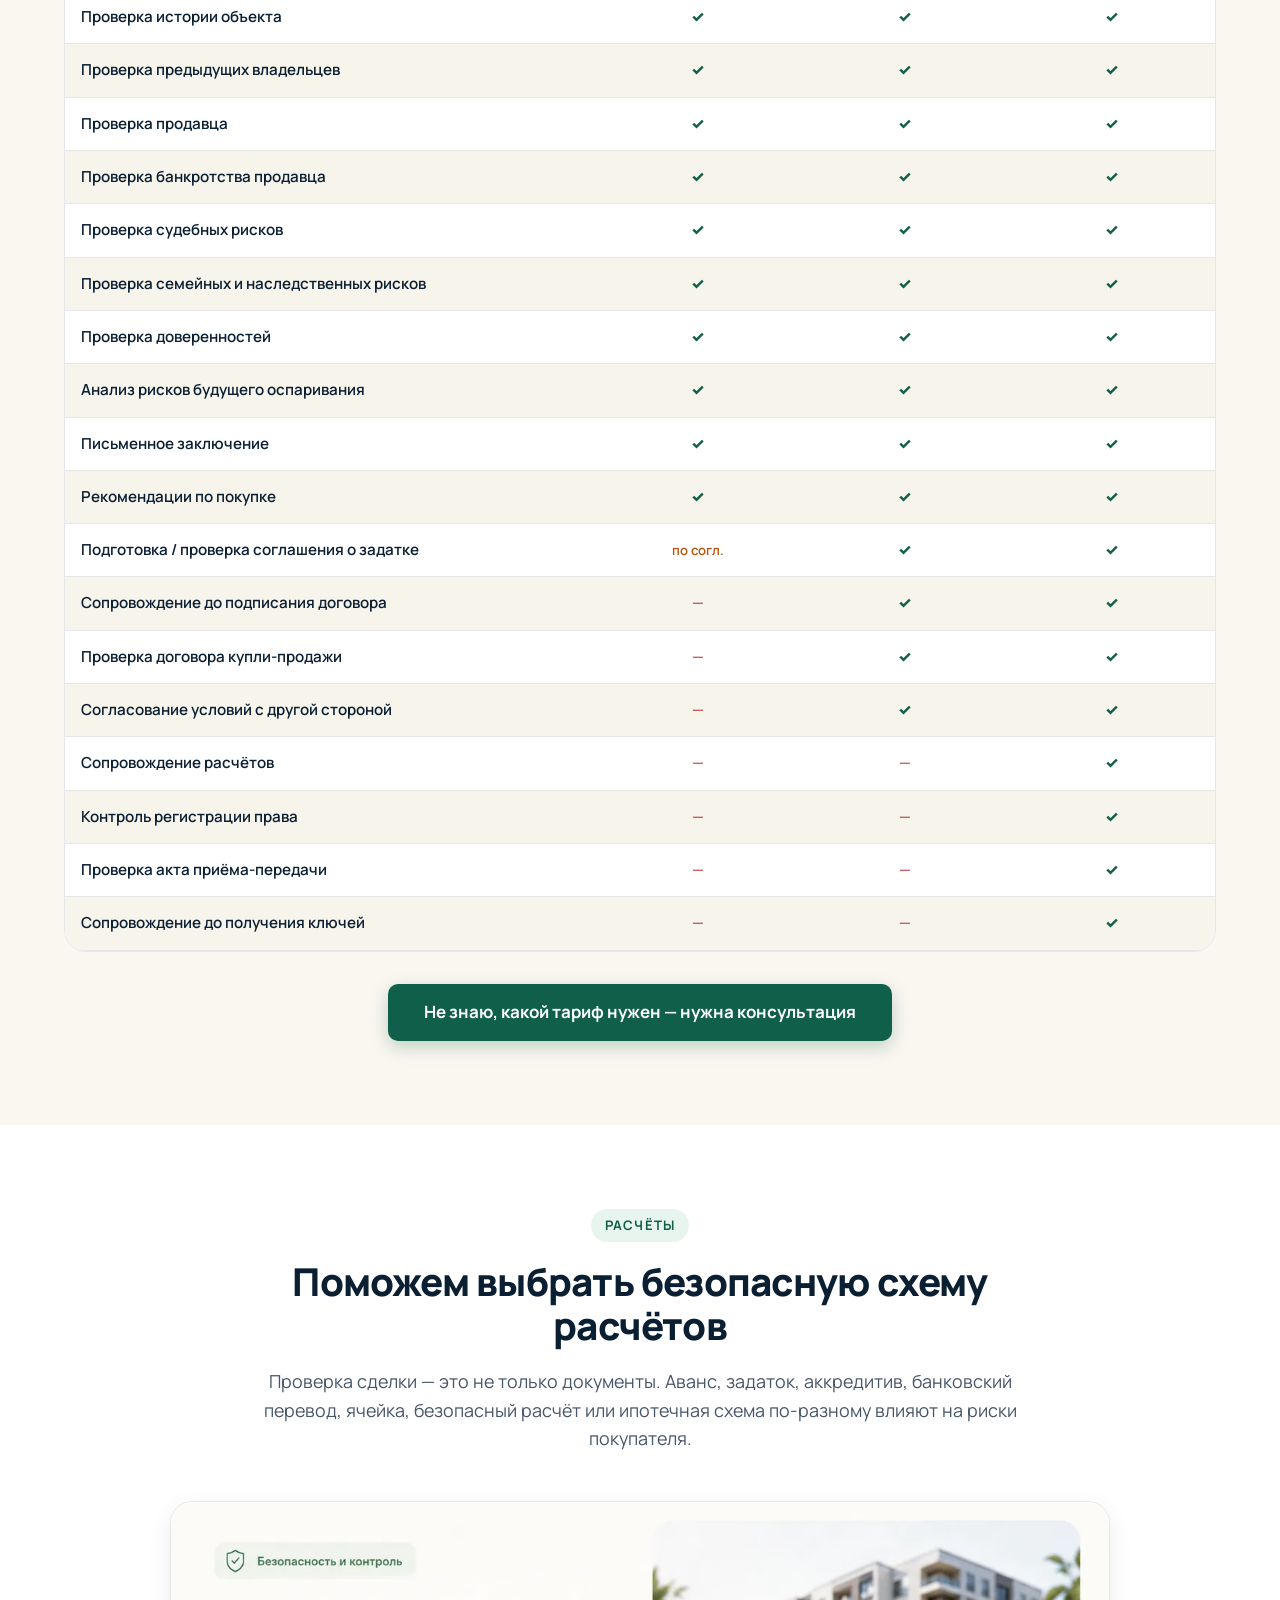
==== commit 93ff55c3: "Update index.html" ====
--- a/index.html
+++ b/index.html
@@ -169,7 +169,7 @@
 
         <div style="margin-top: 18px; background: #ffffff; border-radius: 20px; padding: 18px 20px; border: 1px solid rgba(19, 43, 70, 0.08);">
           <div style="font-weight: 800; color: var(--navy);">Инсар Валиахметов</div>
-          <div style="margin-top: 4px; color: var(--muted);">Основатель и Директор юридической компании «Сторона Покупателя»</div>
+          <div style="margin-top: 4px; color: var(--muted);">Основатель и Директор Юридической Компании «Сторона Покупателя»</div>
         </div>
       </div>
 
